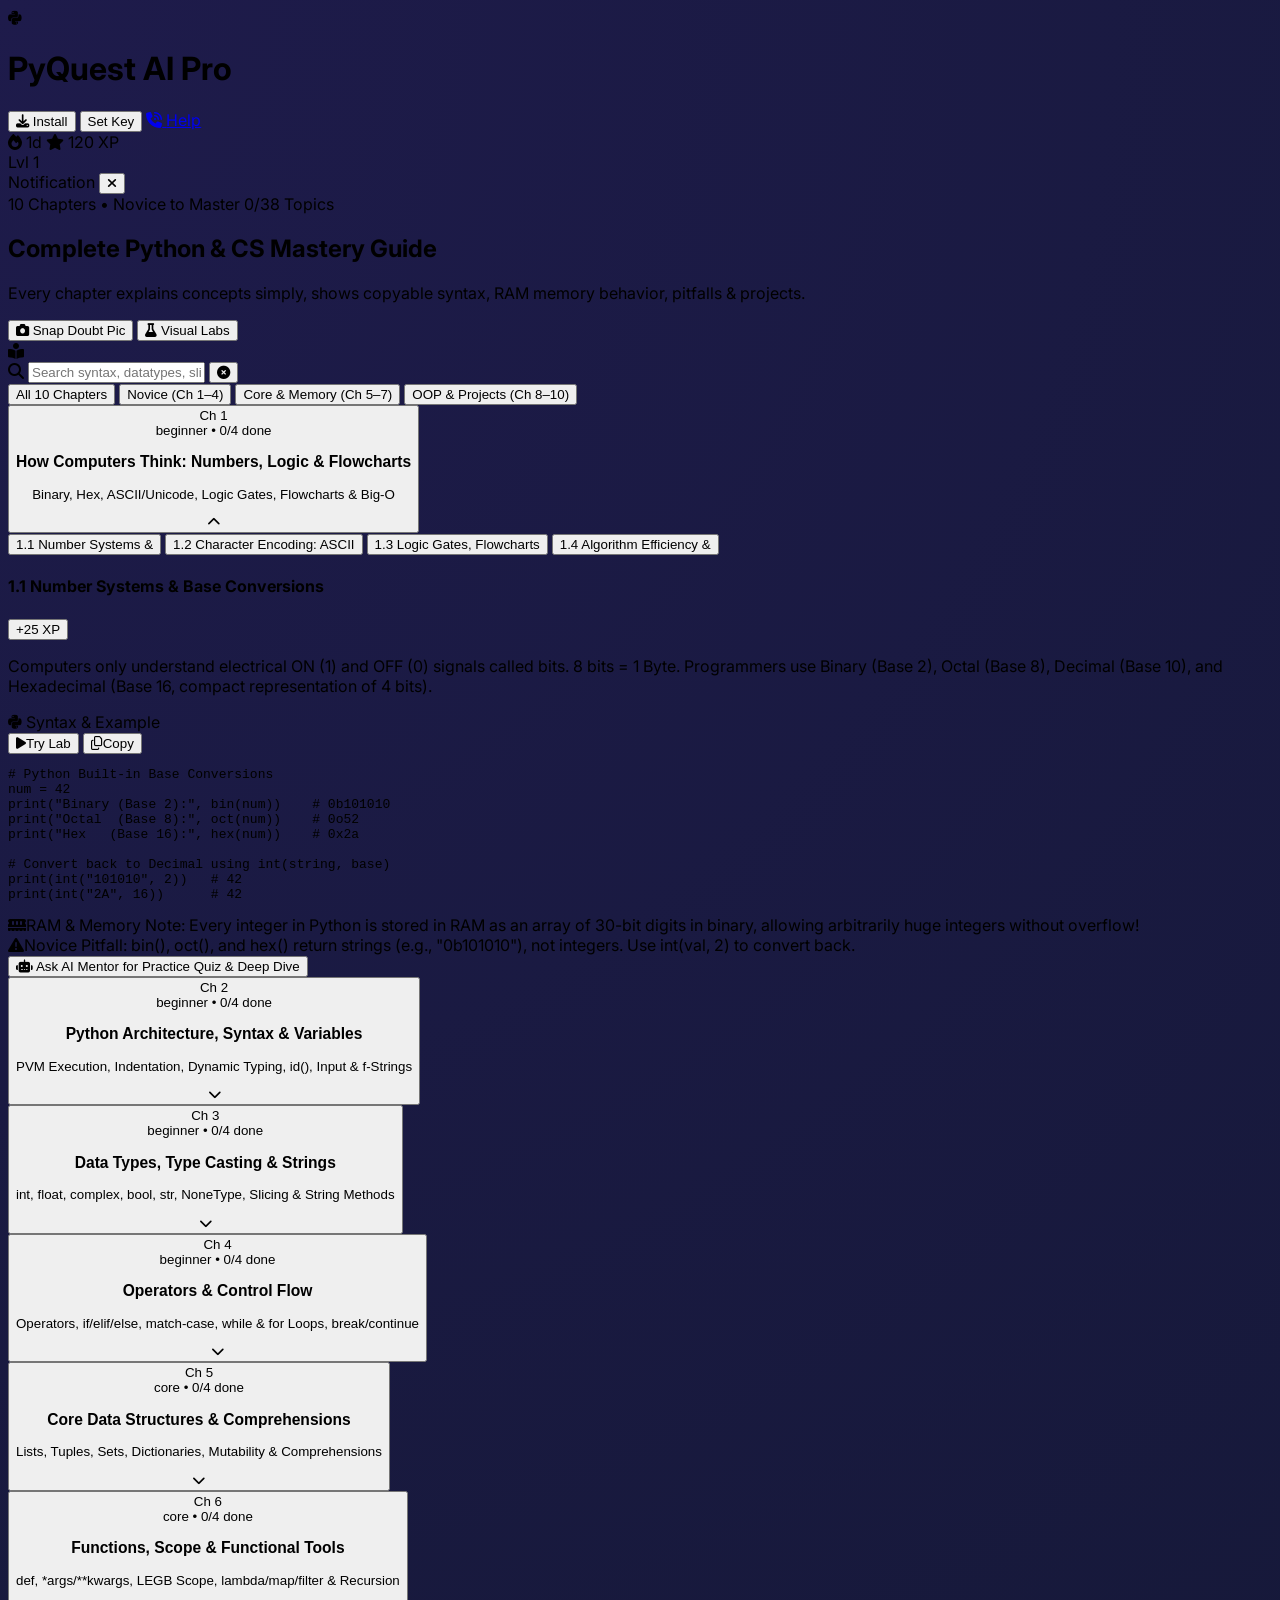
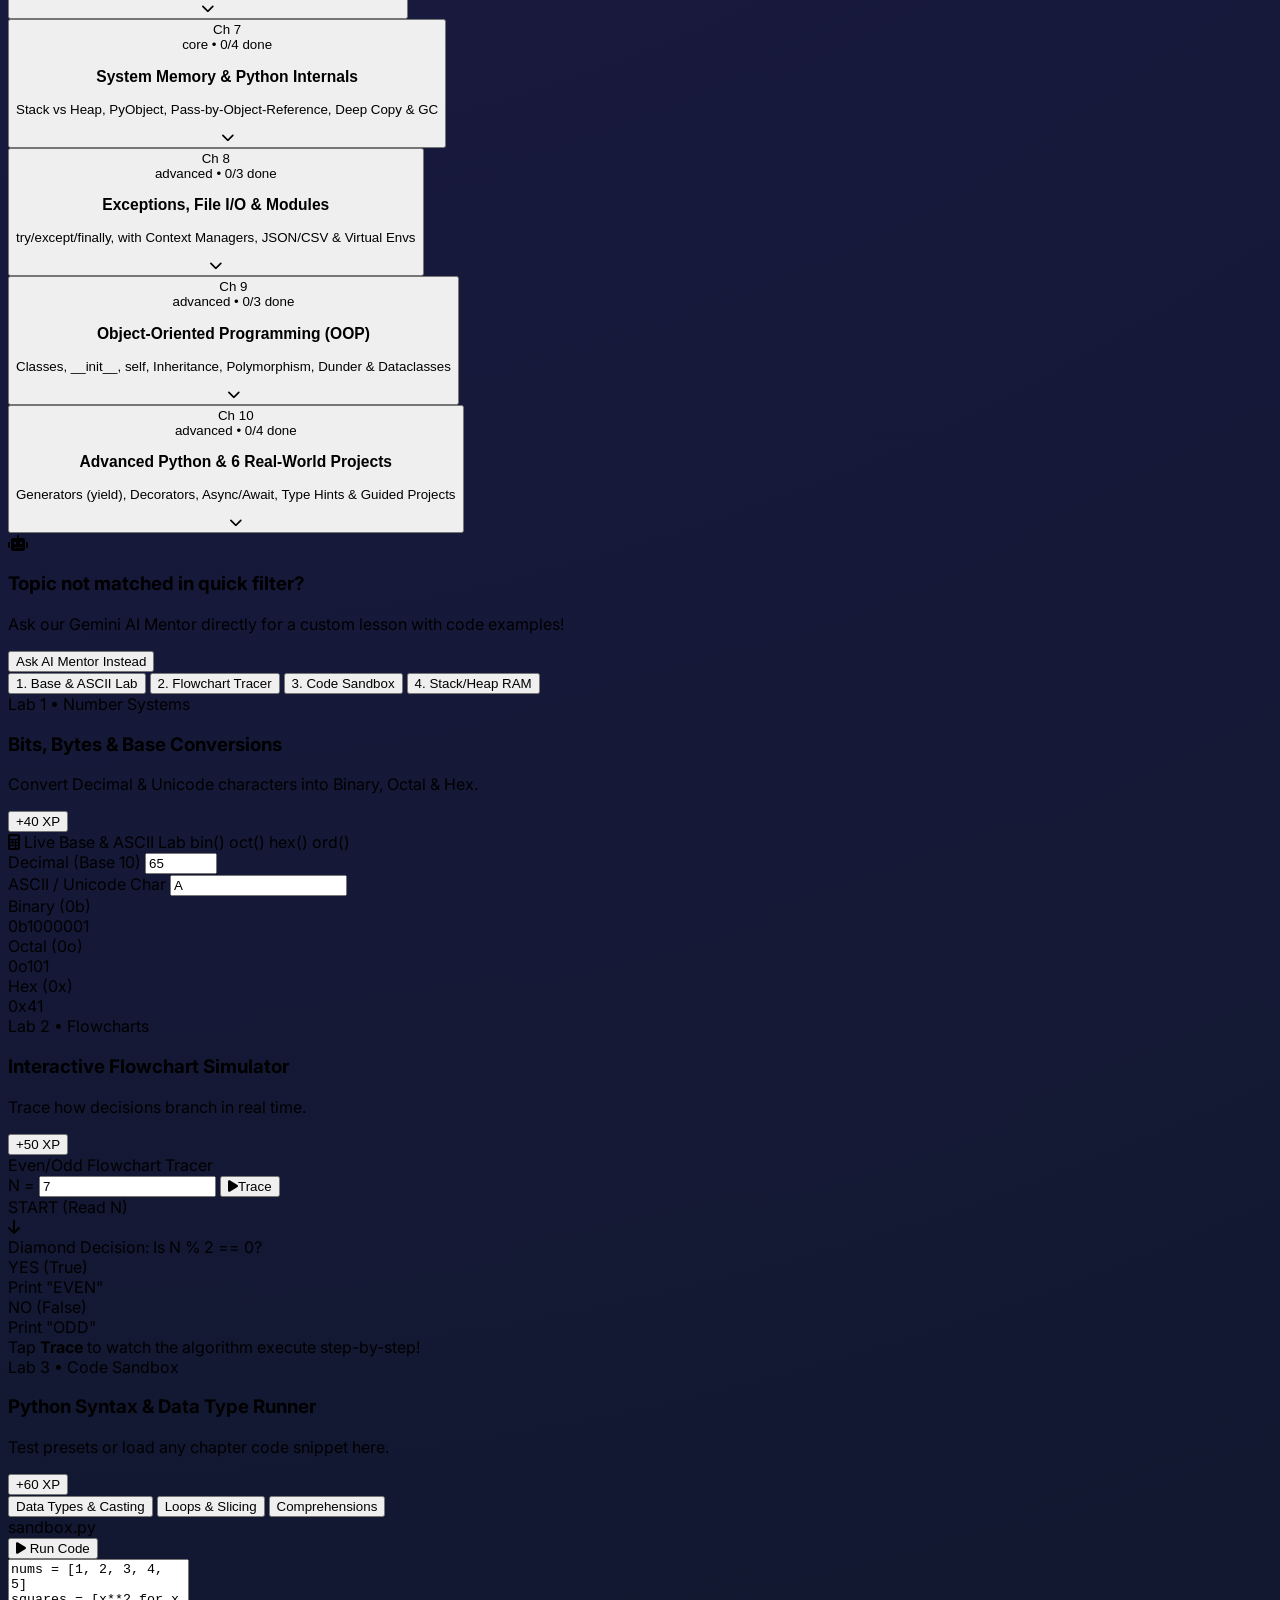
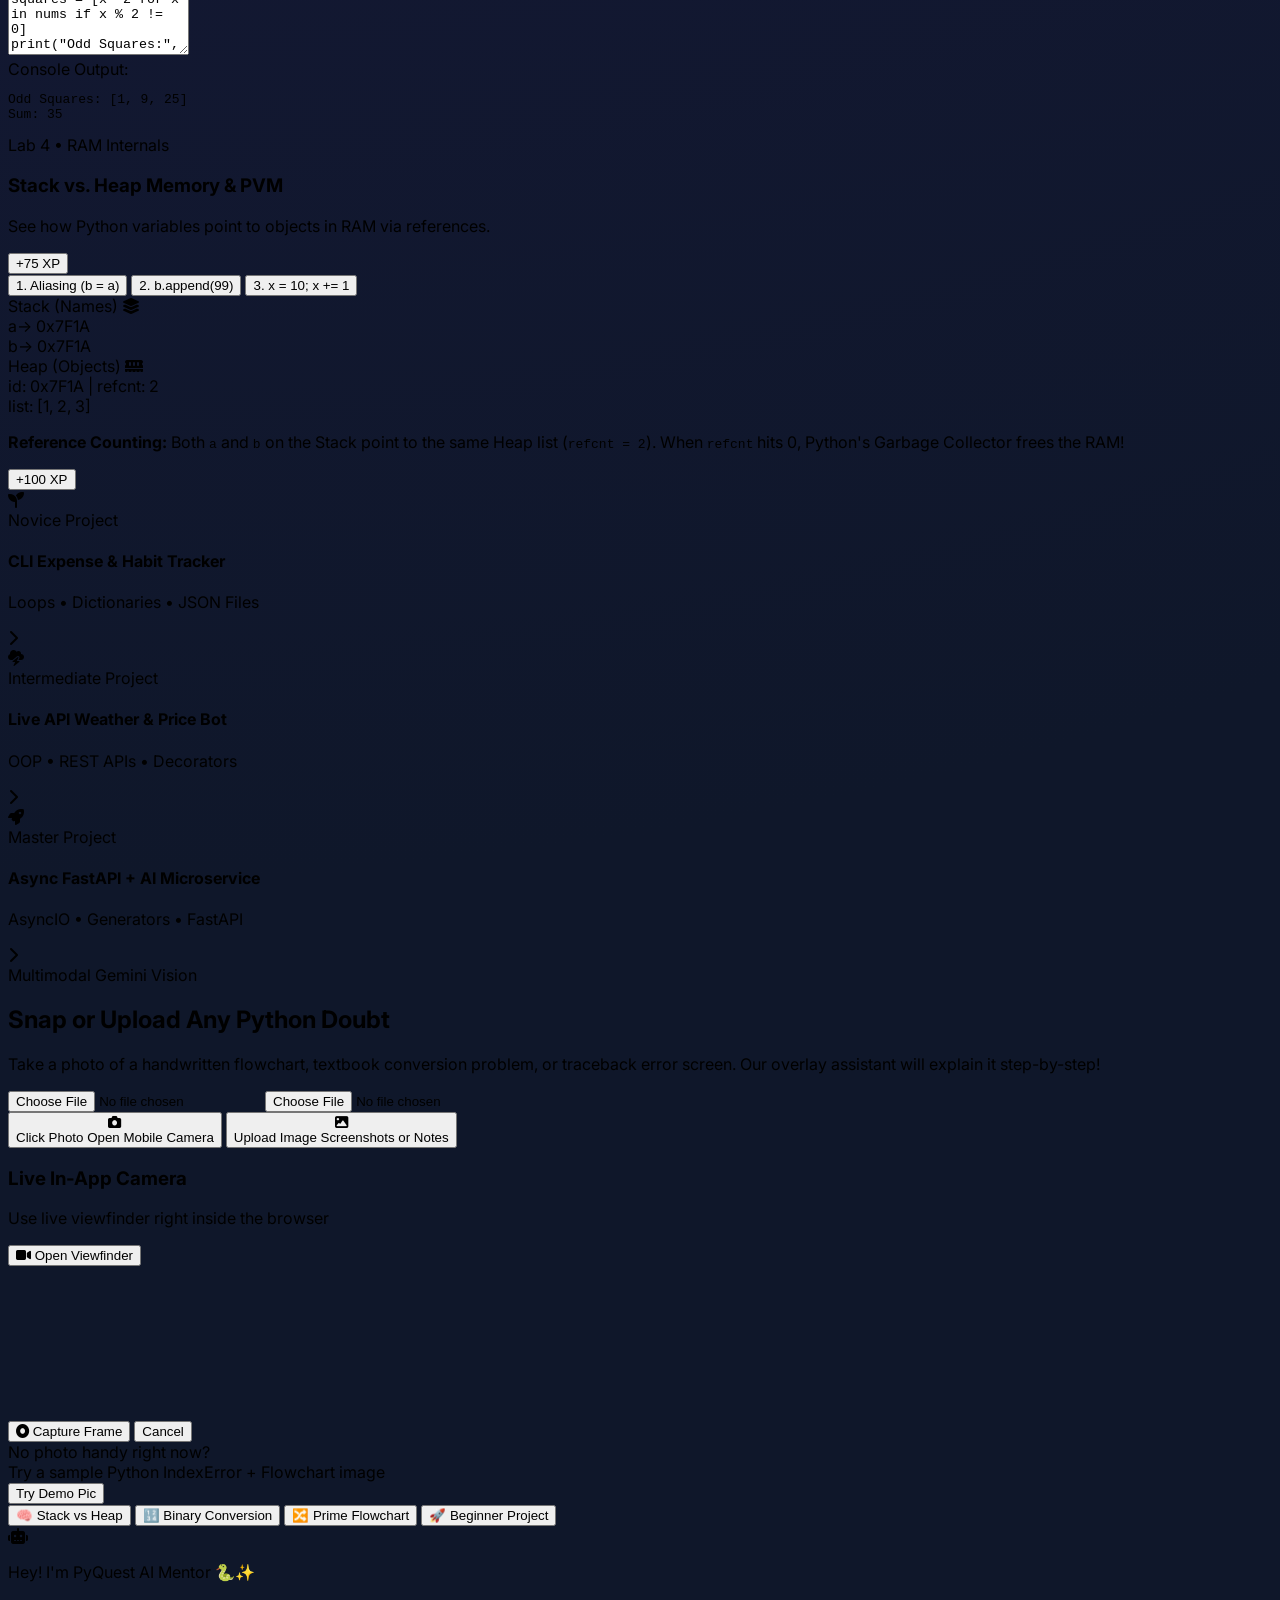
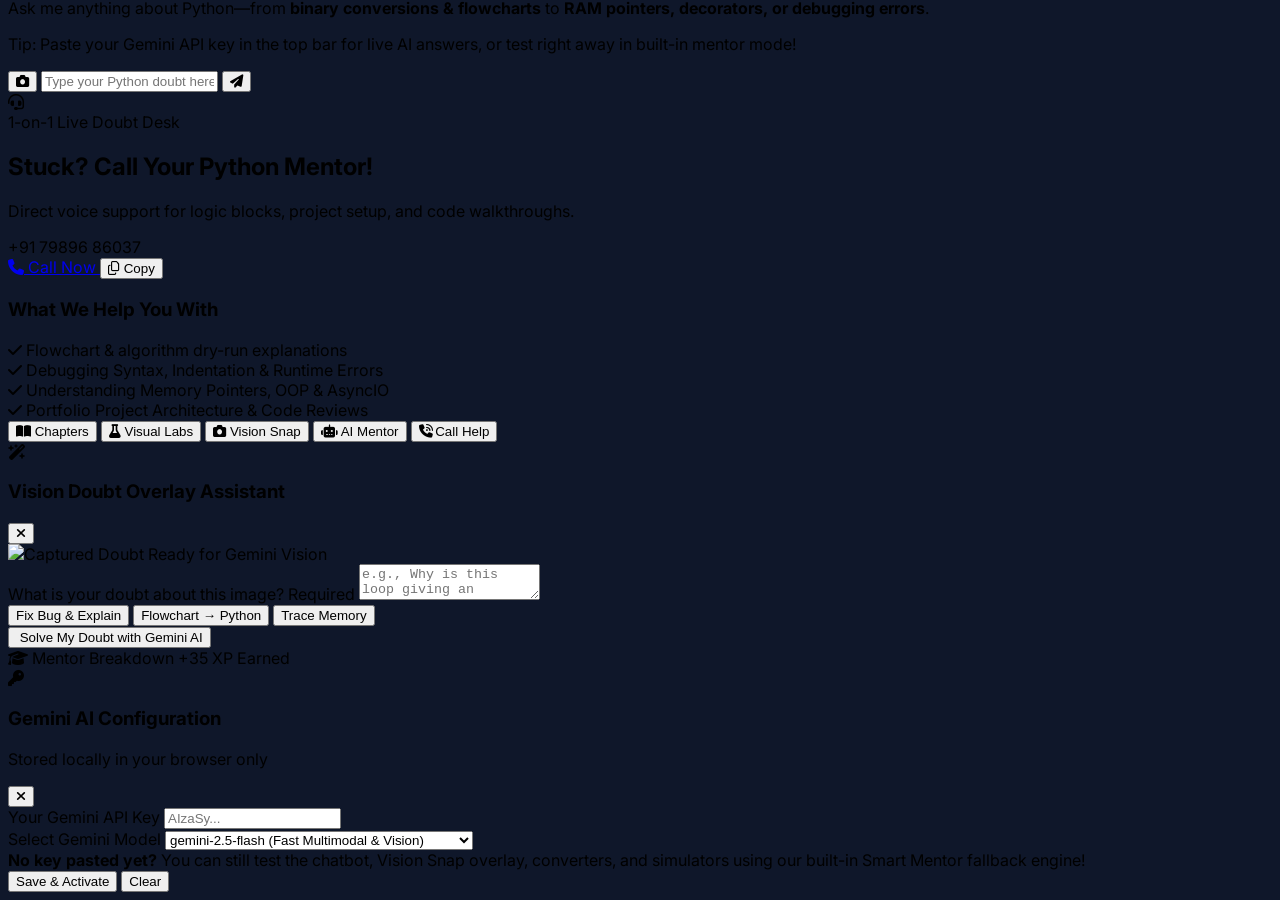
==== index.html @ 725c778f "added baseline" ====
<!DOCTYPE html>
<html lang="en">
<head>
  <meta charset="UTF-8" />
  <meta name="viewport" content="width=device-width, initial-scale=1.0, maximum-scale=1.0, user-scalable=no" />
  <title>PyQuest AI — Novice to Master Python Mentor</title>
  <!-- PWA Manifest & Mobile Installability Meta Tags -->
  <link rel="manifest" href="./manifest.json" />
  <meta name="theme-color" content="#4f46e5" />
  <meta name="mobile-web-app-capable" content="yes" />
  <meta name="apple-mobile-web-app-capable" content="yes" />
  <meta name="apple-mobile-web-app-status-bar-style" content="black-translucent" />
  <meta name="apple-mobile-web-app-title" content="PyQuest AI" />
  <link rel="apple-touch-icon" href="data:image/svg+xml,%3Csvg xmlns='http://www.w3.org/2000/svg' viewBox='0 0 512 512'%3E%3Crect width='512' height='512' rx='112' fill='%234f46e5'/%3E%3Cpath d='M165 185l85 71-85 71' fill='none' stroke='%23fcd34d' stroke-width='38' stroke-linecap='round' stroke-linejoin='round'/%3E%3Cline x1='270' y1='327' x2='355' y2='327' stroke='%2334d399' stroke-width='38' stroke-linecap='round'/%3E%3C/svg%3E" />
  <!-- Tailwind CSS -->
  <script src="https://cdn.tailwindcss.com"></script>
  <!-- Google Fonts: Inter & JetBrains Mono -->
  <link href="https://fonts.googleapis.com/css2?family=Inter:wght@400;500;600;700;800&family=JetBrains+Mono:wght@400;600;700&display=swap" rel="stylesheet">
  <!-- Font Awesome Icons -->
  <link rel="stylesheet" href="https://cdnjs.cloudflare.com/ajax/libs/font-awesome/6.5.1/css/all.min.css">
  <script>
    tailwind.config = {
      theme: {
        extend: {
          fontFamily: {
            sans: ['Inter', 'sans-serif'],
            mono: ['JetBrains Mono', 'monospace'],
          },
          colors: {
            brand: {
              50: '#eef2ff',
              100: '#e0e7ff',
              500: '#6366f1',
              600: '#4f46e5',
              700: '#4338ca',
              900: '#1e1b4b',
            }
          }
        }
      }
    }
  </script>
  <style>
    /* Mobile App Shell & Custom Scrollbars */
    body {
      background: radial-gradient(circle at top left, #1e1b4b, #0f172a 70%);
      font-family: 'Inter', sans-serif;
      -webkit-tap-highlight-color: transparent;
    }
    .no-scrollbar::-webkit-scrollbar {
      display: none;
    }
    .no-scrollbar {
      -ms-overflow-style: none;
      scrollbar-width: none;
    }
    @keyframes pulseGlow {
      0%, 100% { box-shadow: 0 0 0 0 rgba(16, 185, 129, 0.5); }
      50% { box-shadow: 0 0 0 10px rgba(16, 185, 129, 0); }
    }
    .call-pulse {
      animation: pulseGlow 2s infinite;
    }
    @keyframes slideUp {
      from { transform: translateY(100%); opacity: 0; }
      to { transform: translateY(0); opacity: 1; }
    }
    .animate-slide-up {
      animation: slideUp 0.28s cubic-bezier(0.16, 1, 0.3, 1) forwards;
    }
    .flowchart-node {
      transition: all 0.25s ease;
    }
    .flowchart-active {
      transform: scale(1.04);
      box-shadow: 0 0 20px rgba(99, 102, 241, 0.6);
      border-color: #818cf8 !important;
    }
  </style>
</head>
<body class="min-h-screen flex items-center justify-center p-0 sm:p-4 text-slate-800">

  <!-- Mobile-First App Container (Centered mobile frame on desktop, 100% full screen on mobile) -->
  <div id="appShell" class="w-full sm:max-w-[430px] h-[100dvh] sm:h-[850px] bg-slate-50 sm:rounded-[2.5rem] sm:border-[8px] sm:border-slate-800 shadow-2xl flex flex-col overflow-hidden relative">

    <!-- Top App Header -->
    <header class="bg-gradient-to-r from-indigo-600 via-purple-600 to-indigo-700 text-white px-4 pt-4 pb-3 shrink-0 shadow-md z-20">
      <div class="flex items-center justify-between">
        <div class="flex items-center gap-2.5">
          <div class="w-10 h-10 rounded-2xl bg-white/15 backdrop-blur-md flex items-center justify-center border border-white/25 shadow-inner">
            <i class="fa-brands fa-python text-2xl text-amber-300"></i>
          </div>
          <div>
            <h1 class="font-extrabold text-base tracking-tight leading-none flex items-center gap-1.5">
              PyQuest AI
              <span class="text-[10px] uppercase tracking-wider bg-amber-400 text-slate-900 font-bold px-1.5 py-0.5 rounded-full">Pro</span>
            </h1>
        <!-- Right Header Controls: PWA Install + API Key + One-Tap Call -->
        <div class="flex items-center gap-1.5">
          <button onclick="triggerPwaInstall()" id="pwaInstallBtn" class="hidden px-2.5 py-1.5 rounded-xl bg-amber-400 hover:bg-amber-300 text-slate-950 active:scale-95 transition flex items-center gap-1 text-xs font-extrabold shadow" title="Install PyQuest AI App">
            <i class="fa-solid fa-download text-[11px]"></i>
            <span>Install</span>
          </button>

          <button onclick="openApiModal()" id="apiStatusBtn" class="px-2.5 py-1.5 rounded-xl bg-white/15 hover:bg-white/25 active:scale-95 transition flex items-center gap-1.5 text-xs font-semibold border border-white/20" title="Configure Gemini API Key">
            <span id="apiDot" class="w-2 h-2 rounded-full bg-amber-300"></span>
            <span id="apiBtnText">API Key</span>
          </button>

          <a href="tel:7989686037" onclick="notifyCallAction()" class="call-pulse px-2.5 py-1.5 rounded-xl bg-emerald-500 hover:bg-emerald-400 active:scale-95 transition flex items-center gap-1.5 text-xs font-bold text-white shadow-lg" title="Call Mentor 7989686037">
            <i class="fa-solid fa-phone-volume text-xs"></i>
            <span>Help</span>
          </a>
        </div>
      </div>

      <!-- Gamification XP & Streak Bar -->
      <div class="mt-3 bg-black/20 rounded-2xl p-2 flex items-center justify-between text-xs border border-white/10">
        <div class="flex items-center gap-2">
          <span class="bg-amber-400/20 text-amber-300 px-2 py-0.5 rounded-lg font-bold flex items-center gap-1">
            <i class="fa-solid fa-fire"></i> <span id="streakCount">1</span>d
          </span>
          <span class="bg-indigo-400/20 text-indigo-100 px-2 py-0.5 rounded-lg font-bold flex items-center gap-1">
            <i class="fa-solid fa-star text-amber-300"></i> <span id="xpCount">120</span> XP
          </span>
        </div>
        <div class="flex items-center gap-2 flex-1 max-w-[145px] ml-2">
          <div class="w-full bg-white/20 h-2 rounded-full overflow-hidden">
            <div id="xpProgressBar" class="bg-gradient-to-r from-amber-300 to-emerald-400 h-full rounded-full transition-all duration-500" style="width: 24%;"></div>
          </div>
          <span id="levelBadge" class="text-[10px] font-bold text-amber-200 shrink-0">Lvl 1</span>
        </div>
      </div>
    </header>

    <!-- Toast Notification Banner -->
    <div id="toastBanner" class="hidden absolute top-28 left-4 right-4 z-50 bg-slate-900/95 text-white text-xs font-medium px-4 py-3 rounded-2xl shadow-xl border border-slate-700 flex items-center justify-between backdrop-blur-md">
      <span id="toastMessage">Notification</span>
      <button onclick="hideToast()" class="text-slate-400 hover:text-white ml-2"><i class="fa-solid fa-xmark"></i></button>
    </div>

    <!-- Main Scrollable Viewport -->
    <main id="mainContent" class="flex-1 overflow-y-auto no-scrollbar pb-24">

      <!-- ==================== TAB 1: CHAPTER-WISE SYLLABUS (CH 1 - 10) ==================== -->
      <section id="tab-chapters" class="p-4 space-y-4">

        <!-- Hero Welcome & Quick Vision Snap Card -->
        <div class="bg-gradient-to-br from-slate-900 via-indigo-950 to-slate-900 text-white rounded-3xl p-4 shadow-lg relative overflow-hidden border border-indigo-500/30">
          <div class="relative z-10">
            <div class="flex items-center justify-between mb-1.5">
              <span class="inline-block text-[10px] font-bold uppercase tracking-wider bg-indigo-500/30 text-indigo-200 px-2.5 py-0.5 rounded-full border border-indigo-400/30">
                10 Chapters • Novice to Master
              </span>
              <span id="chapterProgressSummary" class="text-[11px] font-bold text-emerald-300">0/40 Topics</span>
            </div>
            <h2 class="text-base font-extrabold leading-snug">Complete Python & CS Mastery Guide</h2>
            <p class="text-[11px] text-slate-300 mt-1 leading-relaxed">
              Every chapter explains concepts simply, shows copyable syntax, RAM memory behavior, pitfalls & projects.
            </p>
            <div class="mt-3 flex gap-2">
              <button onclick="switchTab('vision')" class="flex-1 bg-amber-400 hover:bg-amber-300 text-slate-950 font-bold text-xs py-2 px-3 rounded-xl flex items-center justify-center gap-1.5 shadow active:scale-95 transition">
                <i class="fa-solid fa-camera"></i> Snap Doubt Pic
              </button>
              <button onclick="switchTab('labs')" class="flex-1 bg-white/10 hover:bg-white/20 text-white font-semibold text-xs py-2 px-3 rounded-xl flex items-center justify-center gap-1.5 border border-white/15 active:scale-95 transition">
                <i class="fa-solid fa-flask"></i> Visual Labs
              </button>
            </div>
          </div>
          <i class="fa-solid fa-book-open-reader text-7xl text-white/5 absolute -bottom-3 -right-3"></i>
        </div>

        <!-- Instant Topic, Syntax & Data Type Search Bar -->
        <div class="sticky top-0 z-20 bg-slate-50/95 backdrop-blur-md pt-1 pb-2 space-y-2">
          <div class="relative">
            <i class="fa-solid fa-magnifying-glass text-slate-400 text-xs absolute left-3.5 top-1/2 -translate-y-1/2"></i>
            <input type="text" id="syllabusSearchInput" oninput="filterSyllabus()" placeholder="Search syntax, datatypes, slicing, heap, OOP, yield..." class="w-full bg-white border border-slate-200 rounded-2xl pl-9 pr-9 py-2.5 text-xs font-medium text-slate-800 shadow-sm focus:outline-none focus:border-indigo-500">
            <button id="clearSearchBtn" onclick="clearSyllabusSearch()" class="hidden text-slate-400 hover:text-slate-700 text-xs absolute right-3.5 top-1/2 -translate-y-1/2">
              <i class="fa-solid fa-circle-xmark"></i>
            </button>
          </div>

          <!-- Quick Filter Chips -->
          <div class="flex gap-1.5 overflow-x-auto no-scrollbar">
            <button onclick="quickFilterTag('all')" class="filter-chip active-chip shrink-0 px-2.5 py-1 rounded-full bg-indigo-600 text-white font-bold text-[10px]">All 10 Chapters</button>
            <button onclick="quickFilterTag('beginner')" class="filter-chip shrink-0 px-2.5 py-1 rounded-full bg-white border border-slate-200 text-slate-700 font-bold text-[10px]">Novice (Ch 1–4)</button>
            <button onclick="quickFilterTag('core')" class="filter-chip shrink-0 px-2.5 py-1 rounded-full bg-white border border-slate-200 text-slate-700 font-bold text-[10px]">Core & Memory (Ch 5–7)</button>
            <button onclick="quickFilterTag('advanced')" class="filter-chip shrink-0 px-2.5 py-1 rounded-full bg-white border border-slate-200 text-slate-700 font-bold text-[10px]">OOP & Projects (Ch 8–10)</button>
          </div>
        </div>

        <!-- Dynamic Accordion Container for All 10 Chapters -->
        <div id="chaptersContainer" class="space-y-3"></div>

        <!-- Empty Search Fallback -->
        <div id="emptySearchState" class="hidden bg-white rounded-3xl p-6 text-center border border-slate-200 space-y-2">
          <div class="w-12 h-12 rounded-2xl bg-indigo-50 text-indigo-600 mx-auto flex items-center justify-center text-xl">
            <i class="fa-solid fa-robot"></i>
          </div>
          <h3 class="text-sm font-extrabold text-slate-900">Topic not matched in quick filter?</h3>
          <p class="text-xs text-slate-500">Ask our Gemini AI Mentor directly for a custom lesson with code examples!</p>
          <button onclick="askSearchQueryInChat()" class="mt-1 px-4 py-2 rounded-xl bg-indigo-600 text-white text-xs font-bold shadow">
            Ask AI Mentor Instead
          </button>
        </div>

      </section>

      <!-- ==================== TAB 2: INTERACTIVE VISUAL LABS ==================== -->
      <section id="tab-labs" class="hidden p-4 space-y-4">

        <!-- Lab Navigation Pills -->
        <div class="flex gap-1.5 overflow-x-auto no-scrollbar">
          <button onclick="scrollToStage('stage-0')" class="shrink-0 px-3 py-1.5 rounded-full bg-indigo-100 text-indigo-700 font-bold text-xs">1. Base & ASCII Lab</button>
          <button onclick="scrollToStage('stage-1')" class="shrink-0 px-3 py-1.5 rounded-full bg-purple-100 text-purple-700 font-bold text-xs">2. Flowchart Tracer</button>
          <button onclick="scrollToStage('stage-2')" class="shrink-0 px-3 py-1.5 rounded-full bg-sky-100 text-sky-700 font-bold text-xs">3. Code Sandbox</button>
          <button onclick="scrollToStage('stage-3')" class="shrink-0 px-3 py-1.5 rounded-full bg-rose-100 text-rose-700 font-bold text-xs">4. Stack/Heap RAM</button>
        </div>

        <!-- LAB 1: NUMBER SYSTEM CONVERSIONS -->
        <div id="stage-0" class="bg-white rounded-3xl p-4 shadow-sm border border-slate-200/80 space-y-3">
          <div class="flex items-start justify-between">
            <div>
              <span class="text-[10px] font-extrabold uppercase tracking-wider text-indigo-600 bg-indigo-50 px-2 py-0.5 rounded-md">Lab 1 • Number Systems</span>
              <h3 class="font-extrabold text-base text-slate-900 mt-1">Bits, Bytes & Base Conversions</h3>
              <p class="text-xs text-slate-500">Convert Decimal & Unicode characters into Binary, Octal & Hex.</p>
            </div>
            <button onclick="completeLesson('stage0', 40)" id="btn-stage0" class="px-2.5 py-1.5 rounded-xl bg-indigo-50 text-indigo-600 font-bold text-xs hover:bg-indigo-100">
              +40 XP
            </button>
          </div>

          <div class="bg-slate-900 text-white rounded-2xl p-3.5 space-y-3">
            <div class="flex items-center justify-between">
              <span class="text-xs font-bold text-amber-300 flex items-center gap-1.5">
                <i class="fa-solid fa-calculator"></i> Live Base & ASCII Lab
              </span>
              <span class="text-[10px] text-slate-400 font-mono">bin() oct() hex() ord()</span>
            </div>

            <div class="grid grid-cols-2 gap-2">
              <div>
                <label class="text-[10px] uppercase text-slate-400 font-bold">Decimal (Base 10)</label>
                <input type="number" id="convDec" value="65" min="0" max="65535" oninput="updateConversions('dec')" class="w-full mt-1 bg-slate-800 border border-slate-700 rounded-xl px-3 py-2 text-sm font-mono font-bold text-emerald-400 focus:outline-none focus:border-indigo-400">
              </div>
              <div>
                <label class="text-[10px] uppercase text-slate-400 font-bold">ASCII / Unicode Char</label>
                <input type="text" id="convChar" value="A" maxlength="1" oninput="updateConversions('char')" class="w-full mt-1 bg-slate-800 border border-slate-700 rounded-xl px-3 py-2 text-sm font-mono font-bold text-amber-300 focus:outline-none focus:border-indigo-400">
              </div>
            </div>

            <div class="grid grid-cols-3 gap-2 text-center">
              <div class="bg-slate-800/90 p-2 rounded-xl border border-slate-700/80">
                <div class="text-[10px] text-slate-400">Binary (0b)</div>
                <div id="outBin" class="font-mono text-xs font-bold text-sky-300 mt-0.5 break-all">0b1000001</div>
              </div>
              <div class="bg-slate-800/90 p-2 rounded-xl border border-slate-700/80">
                <div class="text-[10px] text-slate-400">Octal (0o)</div>
                <div id="outOct" class="font-mono text-xs font-bold text-purple-300 mt-0.5">0o101</div>
              </div>
              <div class="bg-slate-800/90 p-2 rounded-xl border border-slate-700/80">
                <div class="text-[10px] text-slate-400">Hex (0x)</div>
                <div id="outHex" class="font-mono text-xs font-bold text-rose-300 mt-0.5">0x41</div>
              </div>
            </div>
          </div>
        </div>

        <!-- LAB 2: FLOWCHART & ALGORITHM TRACER -->
        <div id="stage-1" class="bg-white rounded-3xl p-4 shadow-sm border border-slate-200/80 space-y-3">
          <div class="flex items-start justify-between">
            <div>
              <span class="text-[10px] font-extrabold uppercase tracking-wider text-purple-600 bg-purple-50 px-2 py-0.5 rounded-md">Lab 2 • Flowcharts</span>
              <h3 class="font-extrabold text-base text-slate-900 mt-1">Interactive Flowchart Simulator</h3>
              <p class="text-xs text-slate-500">Trace how decisions branch in real time.</p>
            </div>
            <button onclick="completeLesson('stage1', 50)" id="btn-stage1" class="px-2.5 py-1.5 rounded-xl bg-purple-50 text-purple-600 font-bold text-xs hover:bg-purple-100">
              +50 XP
            </button>
          </div>

          <div class="bg-purple-50/70 border border-purple-200/80 rounded-2xl p-3 space-y-2.5">
            <div class="flex items-center justify-between">
              <span class="text-xs font-bold text-purple-900">Even/Odd Flowchart Tracer</span>
              <div class="flex items-center gap-1.5">
                <span class="text-[11px] font-semibold text-slate-600">N =</span>
                <input type="number" id="flowInputN" value="7" class="w-14 bg-white border border-purple-300 rounded-lg px-2 py-0.5 text-xs font-bold text-center">
                <button onclick="runFlowchartSim()" class="bg-purple-600 hover:bg-purple-700 text-white text-xs font-bold px-2.5 py-1 rounded-lg shadow active:scale-95">
                  <i class="fa-solid fa-play mr-1"></i>Trace
                </button>
              </div>
            </div>

            <div class="flex flex-col items-center space-y-1.5 py-1 text-center">
              <div id="fc-start" class="flowchart-node px-4 py-1.5 rounded-full bg-slate-800 text-white text-[11px] font-bold border-2 border-slate-700">
                START (Read N)
              </div>
              <i class="fa-solid fa-arrow-down text-slate-400 text-xs"></i>
              <div id="fc-decision" class="flowchart-node px-4 py-2 rounded-xl bg-amber-100 text-amber-900 text-[11px] font-bold border-2 border-amber-400">
                Diamond Decision: Is N % 2 == 0?
              </div>
              <div class="grid grid-cols-2 gap-3 w-full pt-1">
                <div class="flex flex-col items-center">
                  <span class="text-[10px] font-bold text-emerald-600 mb-1">YES (True)</span>
                  <div id="fc-even" class="flowchart-node w-full py-2 px-2 rounded-xl bg-white border-2 border-slate-200 text-[11px] font-bold text-slate-700">
                    Print "EVEN"
                  </div>
                </div>
                <div class="flex flex-col items-center">
                  <span class="text-[10px] font-bold text-rose-600 mb-1">NO (False)</span>
                  <div id="fc-odd" class="flowchart-node w-full py-2 px-2 rounded-xl bg-white border-2 border-slate-200 text-[11px] font-bold text-slate-700">
                    Print "ODD"
                  </div>
                </div>
              </div>
            </div>

            <div id="flowLog" class="text-[11px] font-mono bg-white p-2 rounded-xl border border-purple-200 text-slate-700">
              Tap <strong>Trace</strong> to watch the algorithm execute step-by-step!
            </div>
          </div>
        </div>

        <!-- LAB 3: PYTHON CODE & DATA TYPE SANDBOX -->
        <div id="stage-2" class="bg-white rounded-3xl p-4 shadow-sm border border-slate-200/80 space-y-3">
          <div class="flex items-start justify-between">
            <div>
              <span class="text-[10px] font-extrabold uppercase tracking-wider text-sky-600 bg-sky-50 px-2 py-0.5 rounded-md">Lab 3 • Code Sandbox</span>
              <h3 class="font-extrabold text-base text-slate-900 mt-1">Python Syntax & Data Type Runner</h3>
              <p class="text-xs text-slate-500">Test presets or load any chapter code snippet here.</p>
            </div>
            <button onclick="completeLesson('stage2', 60)" id="btn-stage2" class="px-2.5 py-1.5 rounded-xl bg-sky-50 text-sky-600 font-bold text-xs hover:bg-sky-100">
              +60 XP
            </button>
          </div>

          <div class="flex gap-1.5 overflow-x-auto no-scrollbar">
            <button onclick="loadCodePreset('types')" class="px-2.5 py-1 rounded-lg bg-slate-100 hover:bg-sky-100 text-[11px] font-semibold text-slate-700 shrink-0">Data Types & Casting</button>
            <button onclick="loadCodePreset('loops')" class="px-2.5 py-1 rounded-lg bg-slate-100 hover:bg-sky-100 text-[11px] font-semibold text-slate-700 shrink-0">Loops & Slicing</button>
            <button onclick="loadCodePreset('comp')" class="px-2.5 py-1 rounded-lg bg-slate-100 hover:bg-sky-100 text-[11px] font-semibold text-slate-700 shrink-0">Comprehensions</button>
          </div>

          <div class="bg-slate-900 rounded-2xl overflow-hidden border border-slate-800">
            <div class="bg-slate-800 px-3 py-1.5 flex items-center justify-between">
              <div class="flex items-center gap-1.5">
                <span class="w-2.5 h-2.5 rounded-full bg-rose-500"></span>
                <span class="w-2.5 h-2.5 rounded-full bg-amber-400"></span>
                <span class="w-2.5 h-2.5 rounded-full bg-emerald-500"></span>
                <span class="text-[11px] font-mono text-slate-300 ml-1">sandbox.py</span>
              </div>
              <button onclick="runMiniPython()" class="bg-emerald-500 hover:bg-emerald-400 text-slate-950 font-bold text-[11px] px-3 py-1 rounded-lg flex items-center gap-1 active:scale-95">
                <i class="fa-solid fa-play"></i> Run Code
              </button>
            </div>
            <textarea id="pythonPlayground" rows="6" class="w-full bg-slate-950 text-emerald-300 font-mono text-xs p-3 focus:outline-none leading-relaxed">nums = [1, 2, 3, 4, 5]
squares = [x**2 for x in nums if x % 2 != 0]
print("Odd Squares:", squares)
print("Sum:", sum(squares))</textarea>
            <div class="bg-slate-900 border-t border-slate-800 p-2.5">
              <div class="text-[10px] uppercase tracking-wider text-slate-400 font-bold mb-1">Console Output:</div>
              <pre id="pythonOutput" class="font-mono text-xs text-amber-200 whitespace-pre-wrap">Odd Squares: [1, 9, 25]
Sum: 35</pre>
            </div>
          </div>
        </div>

        <!-- LAB 4: STACK VS HEAP MEMORY VISUALIZER -->
        <div id="stage-3" class="bg-white rounded-3xl p-4 shadow-sm border border-slate-200/80 space-y-3">
          <div class="flex items-start justify-between">
            <div>
              <span class="text-[10px] font-extrabold uppercase tracking-wider text-rose-600 bg-rose-50 px-2 py-0.5 rounded-md">Lab 4 • RAM Internals</span>
              <h3 class="font-extrabold text-base text-slate-900 mt-1">Stack vs. Heap Memory & PVM</h3>
              <p class="text-xs text-slate-500">See how Python variables point to objects in RAM via references.</p>
            </div>
            <button onclick="completeLesson('stage3', 75)" id="btn-stage3" class="px-2.5 py-1.5 rounded-xl bg-rose-50 text-rose-600 font-bold text-xs hover:bg-rose-100">
              +75 XP
            </button>
          </div>

          <div class="border border-rose-200 bg-rose-50/40 rounded-2xl p-3 space-y-2.5">
            <div class="flex gap-1.5">
              <button onclick="simulateMemory('alias')" class="flex-1 bg-rose-600 text-white text-[11px] font-bold py-1.5 px-2 rounded-xl shadow active:scale-95">
                1. Aliasing (b = a)
              </button>
              <button onclick="simulateMemory('mutate')" class="flex-1 bg-slate-800 text-white text-[11px] font-bold py-1.5 px-2 rounded-xl shadow active:scale-95">
                2. b.append(99)
              </button>
              <button onclick="simulateMemory('immutable')" class="flex-1 bg-indigo-600 text-white text-[11px] font-bold py-1.5 px-2 rounded-xl shadow active:scale-95">
                3. x = 10; x += 1
              </button>
            </div>

            <div class="grid grid-cols-2 gap-2">
              <div class="bg-white rounded-xl p-2.5 border border-slate-200">
                <div class="text-[10px] font-extrabold uppercase text-indigo-600 mb-1.5 flex items-center justify-between">
                  <span>Stack (Names)</span>
                  <i class="fa-solid fa-layer-group"></i>
                </div>
                <div id="memStackBox" class="space-y-1.5 font-mono text-[11px]">
                  <div class="bg-indigo-50 px-2 py-1 rounded border border-indigo-200 flex justify-between">
                    <span>a</span><span class="text-indigo-700">→ 0x7F1A</span>
                  </div>
                  <div class="bg-indigo-50 px-2 py-1 rounded border border-indigo-200 flex justify-between">
                    <span>b</span><span class="text-indigo-700">→ 0x7F1A</span>
                  </div>
                </div>
              </div>

              <div class="bg-white rounded-xl p-2.5 border border-slate-200">
                <div class="text-[10px] font-extrabold uppercase text-rose-600 mb-1.5 flex items-center justify-between">
                  <span>Heap (Objects)</span>
                  <i class="fa-solid fa-memory"></i>
                </div>
                <div id="memHeapBox" class="space-y-1.5 font-mono text-[11px]">
                  <div class="bg-rose-50 p-1.5 rounded border border-rose-200">
                    <div class="text-[9px] text-rose-500">id: 0x7F1A | refcnt: 2</div>
                    <div class="font-bold text-slate-800">list: [1, 2, 3]</div>
                  </div>
                </div>
              </div>
            </div>
            <p id="memExplanation" class="text-[11px] text-slate-700 bg-white p-2 rounded-xl border border-slate-200">
              <strong>Reference Counting:</strong> Both <code>a</code> and <code>b</code> on the Stack point to the same Heap list (<code>refcnt = 2</code>). When <code>refcnt</code> hits 0, Python's Garbage Collector frees the RAM!
            </p>
          </div>
        </div>

      </section>

      <!-- ==================== TAB 3: VISION SNAP (CAMERA / UPLOAD) ==================== -->
            <button onclick="completeLesson('stage4', 100)" id="btn-stage4" class="px-2.5 py-1.5 rounded-xl bg-emerald-50 text-emerald-600 font-bold text-xs hover:bg-emerald-100">
              +100 XP
            </button>
          </div>

          <div class="space-y-2">
            <!-- Project 1 -->
            <div onclick="askProjectGuide('Beginner: Smart CLI Expense & Habit Tracker using Lists, Dicts, and JSON file persistence')" class="p-3 rounded-2xl bg-gradient-to-r from-emerald-50 to-teal-50 border border-emerald-200 flex items-center justify-between cursor-pointer active:scale-[0.99] transition">
              <div class="flex items-center gap-3">
                <div class="w-10 h-10 rounded-xl bg-emerald-500 text-white flex items-center justify-center font-bold shadow-sm">
                  <i class="fa-solid fa-seedling"></i>
                </div>
                <div>
                  <span class="text-[10px] font-bold uppercase text-emerald-700">Novice Project</span>
                  <h4 class="text-xs font-extrabold text-slate-900">CLI Expense & Habit Tracker</h4>
                  <p class="text-[11px] text-slate-600">Loops • Dictionaries • JSON Files</p>
                </div>
              </div>
              <i class="fa-solid fa-chevron-right text-emerald-600 text-xs"></i>
            </div>

            <!-- Project 2 -->
            <div onclick="askProjectGuide('Intermediate: Weather & Crypto Alert Bot using Requests, OOP Classes, and Decorators')" class="p-3 rounded-2xl bg-gradient-to-r from-sky-50 to-indigo-50 border border-sky-200 flex items-center justify-between cursor-pointer active:scale-[0.99] transition">
              <div class="flex items-center gap-3">
                <div class="w-10 h-10 rounded-xl bg-sky-500 text-white flex items-center justify-center font-bold shadow-sm">
                  <i class="fa-solid fa-cloud-bolt"></i>
                </div>
                <div>
                  <span class="text-[10px] font-bold uppercase text-sky-700">Intermediate Project</span>
                  <h4 class="text-xs font-extrabold text-slate-900">Live API Weather & Price Bot</h4>
                  <p class="text-[11px] text-slate-600">OOP • REST APIs • Decorators</p>
                </div>
              </div>
              <i class="fa-solid fa-chevron-right text-sky-600 text-xs"></i>
            </div>

            <!-- Project 3 -->
            <div onclick="askProjectGuide('Advanced: Async FastAPI + Gemini AI Study Assistant Backend with Generators & Memory Optimization')" class="p-3 rounded-2xl bg-gradient-to-r from-purple-50 to-fuchsia-50 border border-purple-200 flex items-center justify-between cursor-pointer active:scale-[0.99] transition">
              <div class="flex items-center gap-3">
                <div class="w-10 h-10 rounded-xl bg-purple-600 text-white flex items-center justify-center font-bold shadow-sm">
                  <i class="fa-solid fa-rocket"></i>
                </div>
                <div>
                  <span class="text-[10px] font-bold uppercase text-purple-700">Master Project</span>
                  <h4 class="text-xs font-extrabold text-slate-900">Async FastAPI + AI Microservice</h4>
                  <p class="text-[11px] text-slate-600">AsyncIO • Generators • FastAPI</p>
                </div>
              </div>
              <i class="fa-solid fa-chevron-right text-purple-600 text-xs"></i>
            </div>
          </div>
        </div>

      </section>

      <!-- ==================== TAB 2: VISION SNAP (CAMERA / UPLOAD) ==================== -->
      <section id="tab-vision" class="hidden p-4 space-y-4">
        <div class="bg-gradient-to-br from-amber-500 via-orange-500 to-rose-500 text-white rounded-3xl p-5 shadow-lg">
          <span class="text-[10px] font-extrabold uppercase tracking-wider bg-black/20 px-2.5 py-1 rounded-full">Multimodal Gemini Vision</span>
          <h2 class="text-xl font-extrabold mt-2">Snap or Upload Any Python Doubt</h2>
          <p class="text-xs text-amber-50 mt-1 leading-relaxed">
            Take a photo of a handwritten flowchart, textbook conversion problem, or traceback error screen. Our overlay assistant will explain it step-by-step!
          </p>
        </div>

        <!-- Hidden File Inputs -->
        <input type="file" id="cameraInput" accept="image/*" capture="environment" class="hidden" onchange="handleImageSelected(event)">
        <input type="file" id="galleryInput" accept="image/*" class="hidden" onchange="handleImageSelected(event)">

        <!-- Big Mobile-Friendly Action Cards -->
        <div class="grid grid-cols-2 gap-3">
          <button onclick="triggerCameraCapture()" class="bg-white hover:bg-indigo-50 border-2 border-indigo-200 rounded-3xl p-5 flex flex-col items-center justify-center text-center shadow-sm active:scale-95 transition">
            <div class="w-14 h-14 rounded-2xl bg-indigo-600 text-white flex items-center justify-center text-2xl shadow-md mb-3">
              <i class="fa-solid fa-camera"></i>
            </div>
            <span class="font-extrabold text-sm text-slate-900">Click Photo</span>
            <span class="text-[11px] text-slate-500 mt-1">Open Mobile Camera</span>
          </button>

          <button onclick="document.getElementById('galleryInput').click()" class="bg-white hover:bg-purple-50 border-2 border-purple-200 rounded-3xl p-5 flex flex-col items-center justify-center text-center shadow-sm active:scale-95 transition">
            <div class="w-14 h-14 rounded-2xl bg-purple-600 text-white flex items-center justify-center text-2xl shadow-md mb-3">
              <i class="fa-solid fa-image"></i>
            </div>
            <span class="font-extrabold text-sm text-slate-900">Upload Image</span>
            <span class="text-[11px] text-slate-500 mt-1">Screenshots or Notes</span>
          </button>
        </div>

        <!-- Live Webcam Option for Desktop/Browser Testing -->
        <div class="bg-white rounded-3xl p-4 border border-slate-200 space-y-3">
          <div class="flex items-center justify-between">
            <div>
              <h3 class="text-xs font-extrabold text-slate-900">Live In-App Camera</h3>
              <p class="text-[11px] text-slate-500">Use live viewfinder right inside the browser</p>
            </div>
            <button onclick="startLiveWebcam()" class="px-3 py-1.5 rounded-xl bg-slate-900 text-white text-xs font-bold active:scale-95">
              <i class="fa-solid fa-video mr-1"></i> Open Viewfinder
            </button>
          </div>
          <div id="liveCamContainer" class="hidden space-y-2">
            <video id="webcamVideo" autoplay playsinline class="w-full rounded-2xl bg-black max-h-56 object-cover"></video>
            <div class="flex gap-2">
              <button onclick="captureWebcamFrame()" class="flex-1 bg-emerald-500 text-slate-950 font-extrabold text-xs py-2.5 rounded-xl shadow">
                <i class="fa-solid fa-circle-dot mr-1"></i> Capture Frame
              </button>
              <button onclick="stopLiveWebcam()" class="px-4 bg-slate-200 text-slate-700 font-bold text-xs py-2.5 rounded-xl">
                Cancel
              </button>
            </div>
          </div>
        </div>

        <!-- Sample Problem Quick Test -->
        <div class="bg-indigo-50/80 border border-indigo-200 rounded-2xl p-3.5 flex items-center justify-between">
          <div>
            <div class="text-xs font-extrabold text-indigo-950">No photo handy right now?</div>
            <div class="text-[11px] text-indigo-700">Try a sample Python IndexError + Flowchart image</div>
          </div>
          <button onclick="loadSampleVisionDoubt()" class="px-3 py-2 rounded-xl bg-indigo-600 text-white text-xs font-bold shrink-0 shadow active:scale-95">
            Try Demo Pic
          </button>
        </div>
      </section>

      <!-- ==================== TAB 3: AI MENTOR DOUBT CHATBOT ==================== -->
      <section id="tab-chat" class="hidden flex flex-col h-full">
        <!-- Quick Doubt Prompt Chips -->
        <div class="px-3 py-2 bg-white border-b border-slate-200 flex gap-1.5 overflow-x-auto no-scrollbar shrink-0">
          <button onclick="sendQuickPrompt('Explain Stack vs Heap memory in Python like I am 12 years old')" class="shrink-0 px-2.5 py-1 rounded-full bg-indigo-50 text-indigo-700 border border-indigo-200 text-[11px] font-semibold">🧠 Stack vs Heap</button>
          <button onclick="sendQuickPrompt('How do I convert decimal 45 to binary and hexadecimal step by step?')" class="shrink-0 px-2.5 py-1 rounded-full bg-amber-50 text-amber-800 border border-amber-200 text-[11px] font-semibold">🔢 Binary Conversion</button>
          <button onclick="sendQuickPrompt('Draw a text flowchart and write Python code for checking a prime number')" class="shrink-0 px-2.5 py-1 rounded-full bg-purple-50 text-purple-700 border border-purple-200 text-[11px] font-semibold">🔀 Prime Flowchart</button>
          <button onclick="sendQuickPrompt('Give me a fun beginner Python project idea with complete code')" class="shrink-0 px-2.5 py-1 rounded-full bg-emerald-50 text-emerald-700 border border-emerald-200 text-[11px] font-semibold">🚀 Beginner Project</button>
        </div>

        <!-- Chat Messages Container -->
        <div id="chatMessages" class="flex-1 overflow-y-auto p-4 space-y-3 no-scrollbar">
          <!-- Welcome Bot Bubble -->
          <div class="flex items-start gap-2.5">
            <div class="w-8 h-8 rounded-xl bg-indigo-600 text-white flex items-center justify-center shrink-0 shadow">
              <i class="fa-solid fa-robot text-xs"></i>
            </div>
            <div class="bg-white border border-slate-200 rounded-2xl rounded-tl-none p-3 text-xs text-slate-800 shadow-sm max-w-[85%] leading-relaxed">
              <p class="font-bold text-indigo-700 mb-1">Hey! I'm PyQuest AI Mentor 🐍✨</p>
              <p>Ask me anything about Python—from <strong>binary conversions & flowcharts</strong> to <strong>RAM pointers, decorators, or debugging errors</strong>.</p>
              <p class="mt-1.5 text-[11px] text-slate-500">Tip: Paste your Gemini API key in the top bar for live AI answers, or test right away in built-in mentor mode!</p>
            </div>
          </div>
        </div>

        <!-- Chat Input Bar -->
        <div class="p-3 bg-white border-t border-slate-200 shrink-0">
          <form onsubmit="handleChatSubmit(event)" class="flex items-center gap-2">
            <button type="button" onclick="switchTab('vision')" class="w-10 h-10 rounded-xl bg-amber-100 text-amber-700 flex items-center justify-center shrink-0 hover:bg-amber-200" title="Snap Doubt Photo">
              <i class="fa-solid fa-camera"></i>
            </button>
            <input type="text" id="chatInput" placeholder="Type your Python doubt here..." class="flex-1 bg-slate-100 border border-slate-200 rounded-xl px-3.5 py-2.5 text-xs focus:outline-none focus:border-indigo-500 focus:bg-white">
            <button type="submit" id="chatSendBtn" class="w-10 h-10 rounded-xl bg-indigo-600 hover:bg-indigo-700 text-white flex items-center justify-center shrink-0 shadow active:scale-95 transition">
              <i class="fa-solid fa-paper-plane text-xs"></i>
            </button>
          </form>
        </div>
      </section>

      <!-- ==================== TAB 4: LIVE MENTOR HELP & CALL ==================== -->
      <section id="tab-help" class="hidden p-4 space-y-4">
        <div class="bg-gradient-to-br from-emerald-600 to-teal-700 text-white rounded-3xl p-5 shadow-lg text-center space-y-3">
          <div class="w-16 h-16 rounded-2xl bg-white/20 backdrop-blur-md mx-auto flex items-center justify-center text-3xl border border-white/30">
            <i class="fa-solid fa-headset"></i>
          </div>
          <div>
            <span class="text-[10px] font-bold uppercase tracking-wider bg-black/20 px-2.5 py-0.5 rounded-full">1-on-1 Live Doubt Desk</span>
            <h2 class="text-xl font-extrabold mt-1.5">Stuck? Call Your Python Mentor!</h2>
            <p class="text-xs text-emerald-100 mt-1">Direct voice support for logic blocks, project setup, and code walkthroughs.</p>
          </div>

          <div class="bg-black/20 rounded-2xl py-2.5 px-4 font-mono text-lg font-extrabold tracking-wider border border-white/15">
            +91 79896 86037
          </div>

          <div class="flex gap-2 pt-1">
            <a href="tel:7989686037" onclick="notifyCallAction()" class="call-pulse flex-1 bg-white text-emerald-800 hover:bg-emerald-50 font-extrabold text-sm py-3.5 px-4 rounded-2xl flex items-center justify-center gap-2 shadow-lg active:scale-95 transition">
              <i class="fa-solid fa-phone"></i> Call Now
            </a>
            <button onclick="copyHelpline()" class="bg-emerald-800/70 hover:bg-emerald-800 text-white font-bold text-xs px-4 rounded-2xl border border-white/20 flex items-center justify-center gap-1.5 active:scale-95">
              <i class="fa-regular fa-copy"></i> Copy
            </button>
          </div>
        </div>

        <!-- Mentor Support Checklist -->
        <div class="bg-white rounded-3xl p-4 border border-slate-200 space-y-3">
          <h3 class="text-xs font-extrabold text-slate-900 uppercase tracking-wider">What We Help You With</h3>
          <div class="space-y-2.5 text-xs text-slate-700">
            <div class="flex items-center gap-2.5">
              <span class="w-6 h-6 rounded-lg bg-indigo-100 text-indigo-600 flex items-center justify-center font-bold"><i class="fa-solid fa-check"></i></span>
              <span>Flowchart & algorithm dry-run explanations</span>
            </div>
            <div class="flex items-center gap-2.5">
              <span class="w-6 h-6 rounded-lg bg-purple-100 text-purple-600 flex items-center justify-center font-bold"><i class="fa-solid fa-check"></i></span>
              <span>Debugging Syntax, Indentation & Runtime Errors</span>
            </div>
            <div class="flex items-center gap-2.5">
              <span class="w-6 h-6 rounded-lg bg-rose-100 text-rose-600 flex items-center justify-center font-bold"><i class="fa-solid fa-check"></i></span>
              <span>Understanding Memory Pointers, OOP & AsyncIO</span>
            </div>
            <div class="flex items-center gap-2.5">
              <span class="w-6 h-6 rounded-lg bg-amber-100 text-amber-600 flex items-center justify-center font-bold"><i class="fa-solid fa-check"></i></span>
              <span>Portfolio Project Architecture & Code Reviews</span>
            </div>
          </div>
        </div>
      </section>

    </main>

    <!-- Bottom Mobile Tab Navigation Bar -->
    <nav class="bg-white border-t border-slate-200 px-1.5 py-2 flex items-center justify-around shrink-0 z-20">
      <button onclick="switchTab('chapters')" id="nav-chapters" class="nav-btn flex flex-col items-center justify-center py-1 px-2.5 rounded-2xl text-indigo-600 bg-indigo-50 font-bold transition">
        <i class="fa-solid fa-book-open text-sm"></i>
        <span class="text-[10px] mt-1">Chapters</span>
      </button>

      <button onclick="switchTab('labs')" id="nav-labs" class="nav-btn flex flex-col items-center justify-center py-1 px-2.5 rounded-2xl text-slate-500 hover:text-slate-800 font-semibold transition">
        <i class="fa-solid fa-flask text-sm"></i>
        <span class="text-[10px] mt-1">Visual Labs</span>
      </button>

      <button onclick="switchTab('vision')" id="nav-vision" class="nav-btn flex flex-col items-center justify-center py-1 px-2.5 rounded-2xl text-slate-500 hover:text-slate-800 font-semibold transition relative">
        <i class="fa-solid fa-camera text-sm"></i>
        <span class="text-[10px] mt-1">Vision Snap</span>
        <span class="w-2 h-2 rounded-full bg-amber-500 absolute top-1 right-2.5"></span>
      </button>

      <button onclick="switchTab('chat')" id="nav-chat" class="nav-btn flex flex-col items-center justify-center py-1 px-2.5 rounded-2xl text-slate-500 hover:text-slate-800 font-semibold transition">
        <i class="fa-solid fa-robot text-sm"></i>
        <span class="text-[10px] mt-1">AI Mentor</span>
      </button>

      <button onclick="switchTab('help')" id="nav-help" class="nav-btn flex flex-col items-center justify-center py-1 px-2.5 rounded-2xl text-slate-500 hover:text-slate-800 font-semibold transition">
        <i class="fa-solid fa-phone-volume text-sm text-emerald-600"></i>
        <span class="text-[10px] mt-1">Call Help</span>
      </button>
    </nav>

    <!-- ==================== OVERLAY 1: VISION SNAP DOUBT ASSISTANT OVERLAY ==================== -->
    <div id="visionOverlay" class="hidden absolute inset-0 z-40 bg-slate-950/85 backdrop-blur-md flex flex-col justify-end">
      <div class="bg-white w-full h-[92%] rounded-t-[2rem] flex flex-col overflow-hidden shadow-2xl animate-slide-up">
        <!-- Overlay Header -->
        <div class="px-4 py-3.5 bg-gradient-to-r from-amber-500 to-orange-500 text-white flex items-center justify-between shrink-0">
          <div class="flex items-center gap-2">
            <i class="fa-solid fa-wand-magic-sparkles"></i>
            <h3 class="font-extrabold text-sm">Vision Doubt Overlay Assistant</h3>
          </div>
          <button onclick="closeVisionOverlay()" class="w-8 h-8 rounded-full bg-black/20 hover:bg-black/30 flex items-center justify-center text-white">
            <i class="fa-solid fa-xmark"></i>
          </button>
        </div>

        <!-- Overlay Scrollable Body -->
        <div class="flex-1 overflow-y-auto p-4 space-y-3.5 no-scrollbar">
          <!-- Captured/Uploaded Image Preview -->
          <div class="relative rounded-2xl overflow-hidden bg-slate-900 border-2 border-slate-200 flex items-center justify-center max-h-52">
            <img id="overlayImagePreview" src="" alt="Captured Doubt" class="max-h-52 w-auto object-contain">
            <span class="absolute bottom-2 right-2 bg-black/70 text-white text-[10px] font-bold px-2 py-0.5 rounded-lg">
              Ready for Gemini Vision
            </span>
          </div>

          <!-- Doubt Input Field -->
          <div class="space-y-1.5">
            <label class="text-xs font-extrabold text-slate-800 flex items-center justify-between">
              <span>What is your doubt about this image?</span>
              <span class="text-[10px] text-indigo-600 font-semibold">Required</span>
            </label>
            <textarea id="visionDoubtInput" rows="2" placeholder="e.g., Why is this loop giving an IndexError? Or convert this flowchart into Python code..." class="w-full bg-slate-100 border border-slate-300 rounded-2xl p-3 text-xs focus:outline-none focus:border-indigo-500 focus:bg-white"></textarea>
            
            <!-- Quick Doubt Tags -->
            <div class="flex gap-1.5 overflow-x-auto no-scrollbar pt-0.5">
              <button type="button" onclick="setVisionPrompt('Explain this step-by-step for a beginner and fix any bug.')" class="shrink-0 px-2.5 py-1 rounded-lg bg-slate-100 text-[10px] font-bold text-slate-700 hover:bg-indigo-50">Fix Bug & Explain</button>
              <button type="button" onclick="setVisionPrompt('Convert this flowchart/algorithm into clean Python code.')" class="shrink-0 px-2.5 py-1 rounded-lg bg-slate-100 text-[10px] font-bold text-slate-700 hover:bg-indigo-50">Flowchart → Python</button>
              <button type="button" onclick="setVisionPrompt('Trace the Stack and Heap memory for this code.')" class="shrink-0 px-2.5 py-1 rounded-lg bg-slate-100 text-[10px] font-bold text-slate-700 hover:bg-indigo-50">Trace Memory</button>
            </div>
          </div>

          <!-- Analyze CTA Button -->
          <button onclick="analyzeImageWithGemini()" id="analyzeVisionBtn" class="w-full bg-gradient-to-r from-indigo-600 to-purple-600 hover:from-indigo-700 hover:to-purple-700 text-white font-extrabold text-xs py-3.5 rounded-2xl shadow-lg flex items-center justify-center gap-2 active:scale-95 transition">
            <i class="fa-solid fa-sparkles"></i>
            <span>Solve My Doubt with Gemini AI</span>
          </button>

          <!-- AI Solution Output Card -->
          <div id="visionResultBox" class="hidden bg-indigo-50/70 border border-indigo-200 rounded-2xl p-3.5 space-y-2">
            <div class="flex items-center justify-between">
              <span class="text-xs font-extrabold text-indigo-900 flex items-center gap-1.5">
                <i class="fa-solid fa-graduation-cap text-indigo-600"></i> Mentor Breakdown
              </span>
              <span class="text-[10px] font-bold text-emerald-700 bg-emerald-100 px-2 py-0.5 rounded-full">+35 XP Earned</span>
            </div>
            <div id="visionResultContent" class="text-xs text-slate-800 leading-relaxed space-y-2 whitespace-pre-wrap"></div>
          </div>
        </div>
      </div>
    </div>

    <!-- ==================== OVERLAY 2: GEMINI API KEY SETTINGS MODAL ==================== -->
    <div id="apiModal" class="hidden absolute inset-0 z-50 bg-slate-950/80 backdrop-blur-sm flex items-center justify-center p-4">
      <div class="bg-white w-full rounded-3xl p-5 shadow-2xl space-y-4 animate-slide-up">
        <div class="flex items-center justify-between">
          <div class="flex items-center gap-2">
            <div class="w-9 h-9 rounded-xl bg-indigo-100 text-indigo-600 flex items-center justify-center">
              <i class="fa-solid fa-key"></i>
            </div>
            <div>
              <h3 class="font-extrabold text-sm text-slate-900">Gemini AI Configuration</h3>
              <p class="text-[11px] text-slate-500">Stored locally in your browser only</p>
            </div>
          </div>
          <button onclick="closeApiModal()" class="text-slate-400 hover:text-slate-700">
            <i class="fa-solid fa-xmark text-lg"></i>
          </button>
        </div>

        <div class="space-y-3">
          <div>
            <label class="text-xs font-bold text-slate-700 block mb-1">Your Gemini API Key</label>
            <input type="password" id="geminiApiKeyInput" placeholder="AIzaSy..." class="w-full bg-slate-100 border border-slate-300 rounded-xl px-3 py-2.5 text-xs font-mono focus:outline-none focus:border-indigo-500">
          </div>

          <div>
            <label class="text-xs font-bold text-slate-700 block mb-1">Select Gemini Model</label>
            <select id="geminiModelSelect" class="w-full bg-slate-100 border border-slate-300 rounded-xl px-3 py-2.5 text-xs font-semibold focus:outline-none focus:border-indigo-500">
              <option value="gemini-2.5-flash">gemini-2.5-flash (Fast Multimodal & Vision)</option>
              <option value="gemini-2.5-pro">gemini-2.5-pro (Deep Reasoning & Architecture)</option>
              <option value="gemini-2.0-flash">gemini-2.0-flash (Fallback Stable)</option>
            </select>
          </div>
        </div>

        <div class="bg-amber-50 border border-amber-200 rounded-xl p-2.5 text-[11px] text-amber-900">
          <strong>No key pasted yet?</strong> You can still test the chatbot, Vision Snap overlay, converters, and simulators using our built-in Smart Mentor fallback engine!
        </div>

        <div class="flex gap-2">
          <button onclick="saveApiSettings()" class="flex-1 bg-indigo-600 hover:bg-indigo-700 text-white font-bold text-xs py-3 rounded-xl shadow active:scale-95">
            Save & Activate
          </button>
          <button onclick="clearApiSettings()" class="px-4 bg-slate-100 hover:bg-slate-200 text-slate-700 font-bold text-xs py-3 rounded-xl">
            Clear
          </button>
        </div>
      </div>
    </div>

  </div>

  <!-- Application Logic -->
  <script>
    // ==================== COMPLETE 10-CHAPTER PYTHON CURRICULUM DATA ====================
    const CHAPTERS_DATA = [
      {
        id: 'ch1',
        num: 1,
        tier: 'beginner',
        badgeColor: 'indigo',
        icon: 'fa-microchip',
        title: 'How Computers Think: Numbers, Logic & Flowcharts',
        subtitle: 'Binary, Hex, ASCII/Unicode, Logic Gates, Flowcharts & Big-O',
        topics: [
          {
            id: 'ch1_t1',
            title: '1.1 Number Systems & Base Conversions',
            tags: 'binary decimal octal hexadecimal base conversion bin oct hex',
            explanation: 'Computers only understand electrical ON (1) and OFF (0) signals called bits. 8 bits = 1 Byte. Programmers use Binary (Base 2), Octal (Base 8), Decimal (Base 10), and Hexadecimal (Base 16, compact representation of 4 bits).',
            syntax: `# Python Built-in Base Conversions
num = 42
print("Binary (Base 2):", bin(num))    # 0b101010
print("Octal  (Base 8):", oct(num))    # 0o52
print("Hex   (Base 16):", hex(num))    # 0x2a

# Convert back to Decimal using int(string, base)
print(int("101010", 2))   # 42
print(int("2A", 16))      # 42`,
            memoryNote: 'Every integer in Python is stored in RAM as an array of 30-bit digits in binary, allowing arbitrarily huge integers without overflow!',
            pitfall: 'bin(), oct(), and hex() return strings (e.g., "0b101010"), not integers. Use int(val, 2) to convert back.'
          },
          {
            id: 'ch1_t2',
            title: '1.2 Character Encoding: ASCII & Unicode (UTF-8)',
            tags: 'ascii unicode utf-8 ord chr character encoding',
            explanation: 'Computers store text by mapping each character to a unique integer code point. ASCII covers 128 English characters (A=65, a=97, 0=48). Python 3 uses Unicode (UTF-8), supporting 149,000+ global characters and emojis.',
            syntax: `# Character <-> Code Point Conversion
print(ord('A'))        # 65
print(ord('🐍'))       # 128013
print(chr(65))         # 'A'
print(chr(128013))     # '🐍'

# Encode string to raw UTF-8 bytes
raw_bytes = "Py".encode("utf-8")
print(raw_bytes)       # b'Py' (2 bytes in RAM)`,
            memoryNote: 'Python strings (str) use PEP 393 compact representation: 1 byte per char for ASCII, 2 or 4 bytes if emojis/international symbols appear.',
            pitfall: 'ord() only accepts a single character of length 1. Passing "AB" raises TypeError.'
          },
          {
            id: 'ch1_t3',
            title: '1.3 Logic Gates, Flowcharts & Pseudocode',
            tags: 'flowchart algorithm logic gates and or not xor pseudocode diamond',
            explanation: 'Before writing code, engineers draw Flowcharts: Oval = Start/End, Parallelogram = Input/Output, Rectangle = Process, Diamond = Decision (True/False). Algorithms turn these shapes into step-by-step instructions.',
            syntax: `# Flowchart -> Pseudocode -> Python (Largest of 3 Numbers)
a, b, c = 15, 42, 27

# Decision Diamonds translated to Python:
if a >= b and a >= c:
    largest = a
elif b >= a and b >= c:
    largest = b
else:
    largest = c

print("Largest:", largest)  # 42`,
            memoryNote: 'Boolean logic uses short-circuit evaluation: in (A and B), if A is False, Python never evaluates B, saving CPU cycles.',
            pitfall: 'Jumping straight into coding without tracing edge cases (like equal numbers or negative inputs) causes logic bugs.'
          },
          {
            id: 'ch1_t4',
            title: '1.4 Algorithm Efficiency & Big-O Notation',
            tags: 'big o complexity time space o(1) o(n) o(n^2) performance',
            explanation: 'Big-O measures how runtime grows as input size (n) increases. O(1) is instant (dict lookup), O(log n) halves data each step (binary search), O(n) scans once (single loop), and O(n²) uses nested loops.',
            syntax: `# O(1) Constant Time vs O(n) Linear Time
items = [10, 20, 30, 40, 50]
lookup_set = {10, 20, 30, 40, 50}

# O(n): Scans list item by item
print(50 in items)       # Slower on 1 million items

# O(1): Uses hash table jump in RAM
print(50 in lookup_set)  # Instant even on 1 million items!`,
            memoryNote: 'Sets and Dicts trade slightly more RAM (hash table buckets) to achieve O(1) instant lookups.',
            pitfall: 'Writing nested loops (for i in list: for j in list:) on 100,000 items creates 10 billion operations!'
          }
        ]
      },
      {
        id: 'ch2',
        num: 2,
        tier: 'beginner',
        badgeColor: 'sky',
        icon: 'fa-terminal',
        title: 'Python Architecture, Syntax & Variables',
        subtitle: 'PVM Execution, Indentation, Dynamic Typing, id(), Input & f-Strings',
        topics: [
          {
            id: 'ch2_t1',
            title: '2.1 How Python Executes Code (.py → Bytecode → PVM)',
            tags: 'interpreter compiler bytecode pyc pvm execution architecture',
            explanation: 'Python is both compiled and interpreted: 1) Your .py source code is compiled into platform-independent Bytecode (.pyc inside __pycache__). 2) The Python Virtual Machine (PVM) executes that bytecode line-by-line on your CPU.',
            syntax: `import dis

def add(x, y):
    return x + y

# Inspect actual PVM Bytecode instructions!
dis.dis(add)`,
            memoryNote: 'The PVM uses a Stack-based architecture (LOAD_FAST, BINARY_ADD, RETURN_VALUE) to evaluate expressions.',
            pitfall: 'SyntaxErrors are caught during the Bytecode compilation step before a single line runs; RuntimeErrors happen inside the PVM.'
          },
          {
            id: 'ch2_t2',
            title: '2.2 Indentation, Comments & Naming Rules (PEP 8)',
            tags: 'syntax indentation comments pep8 snake_case naming rules',
            explanation: 'Unlike C++ or Java which use curly braces {}, Python uses 4-space indentation to define code blocks. Variable names use snake_case, must start with a letter or underscore, and cannot be reserved keywords.',
            syntax: `# Single-line comment
"""
Multi-line docstring used to document
modules, classes, and functions.
"""
user_score = 100       # Valid snake_case
_private_val = 42      # Valid leading underscore
MAX_RETRIES = 3        # Constant convention (UPPER_CASE)

if user_score >= 50:
    print("Passed!")   # 4 spaces indentation required`,
            memoryNote: 'Comments and docstrings are stripped or stored separately and do not slow down runtime loops.',
            pitfall: 'Mixing Tabs and Spaces causes TabError. Always configure your editor to insert 4 spaces.'
          },
          {
            id: 'ch2_t3',
            title: '2.3 Variables, Dynamic Typing & Object Identity',
            tags: 'variables dynamic typing id type reference binding',
            explanation: 'In Python, variables are sticky-note labels attached to objects in memory—not fixed boxes. You can reassign a variable from an integer to a string anytime (Dynamic Typing). Use type() and id() to inspect any variable.',
            syntax: `x = 10
print(type(x), id(x))   # <class 'int'> & RAM address

x = "Hello Python"      # Rebound to a new str object
print(type(x), id(x))   # <class 'str'> & NEW RAM address

# Multiple & Swapping assignment
a, b = 5, 10
a, b = b, a             # Pythonic swap without temp variable!
print(a, b)             # 10 5`,
            memoryNote: 'id(obj) returns the object’s unique memory address in CPython.',
            pitfall: 'Never name variables after built-in functions like list = [1,2] or str = "hi"—it overwrites the built-in!'
          },
          {
            id: 'ch2_t4',
            title: '2.4 Console Input, Output & f-Strings',
            tags: 'input print f-string formatting sep end',
            explanation: 'print() displays output with customizable sep and end parameters. input() pauses execution and always returns a str. f-Strings (f"...") let you embed live expressions and format numbers cleanly.',
            syntax: `name = "Aarav"
price = 49.5678

# f-String formatting & alignment
print(f"Student: {name} | Total: ₹{price:.2f}")  # ₹49.57

# Custom separators and line endings
print("2026", "11", "13", sep="-")              # 2026-11-13
print("Loading", end="... ")
print("Done!")                                  # Loading... Done!`,
            memoryNote: 'f-Strings are evaluated at runtime via fast bytecode formatting (FORMAT_VALUE), making them faster than % or .format().',
            pitfall: 'age = input("Age: ") gives a string! Comparing age > 18 crashes with TypeError unless you cast int(age).'
          }
        ]
      },
      {
        id: 'ch3',
        num: 3,
        tier: 'beginner',
        badgeColor: 'teal',
        icon: 'fa-shapes',
        title: 'Data Types, Type Casting & Strings',
        subtitle: 'int, float, complex, bool, str, NoneType, Slicing & String Methods',
        topics: [
          {
            id: 'ch3_t1',
            title: '3.1 Core Primitive Data Types & NoneType',
            tags: 'datatypes int float complex bool str nonetype primitives',
            explanation: 'Every value in Python is an object with a data type: int (whole numbers), float (decimals), complex (real + imaginary j), bool (True/False), str (text), and NoneType (represents absence of a value).',
            syntax: `count = 42                  # int
pi = 3.14159                # float
z = 3 + 4j                  # complex (z.real=3.0, z.imag=4.0)
is_active = True            # bool (subclass of int: True == 1)
title = "PyQuest"           # str
result = None               # NoneType

print(isinstance(is_active, int))  # True
print(result is None)              # True (always use 'is' for None)`,
            memoryNote: 'Small integers (-5 to 256) and None are singletons—Python pre-allocates one shared object in RAM for speed.',
            pitfall: 'Floating-point math uses IEEE 754 binary fractions, so 0.1 + 0.2 == 0.30000000000000004. Use round() or decimal.Decimal for money.'
          },
          {
            id: 'ch3_t2',
            title: '3.2 Implicit vs. Explicit Type Conversion (Casting)',
            tags: 'type casting conversion int float str bool truthy falsy',
            explanation: 'Implicit casting happens automatically when Python safely promotes types (int + float → float). Explicit casting uses constructor functions int(), float(), str(), bool(). Empty values ("", 0, [], None) are Falsy; everything else is Truthy.',
            syntax: `# Implicit promotion
total = 10 + 2.5            # 12.5 (float)

# Explicit casting
age = int("25")             # 25
score = float("98.5")       # 98.5
text = str(100)             # "100"

# Truthy vs Falsy checks
print(bool(0), bool(""), bool([]))       # False False False
print(bool(1), bool("Hi"), bool([0]))    # True True True`,
            memoryNote: 'Type casting creates a brand-new object of the target type in Heap memory.',
            pitfall: 'int("3.14") raises ValueError! Convert to float first: int(float("3.14")) -> 3.'
          },
          {
            id: 'ch3_t3',
            title: '3.3 String Indexing & Slicing Mastery',
            tags: 'string indexing slicing negative index step reverse',
            explanation: 'Strings are immutable sequences indexed from 0 (left-to-right) and -1 (right-to-left). Slicing syntax text[start:stop:step] extracts substrings without modifying the original string.',
            syntax: `s = "PYTHON"
#    012345   (Positive indices)
#   -6-5-4-3-2-1 (Negative indices)

print(s[0], s[-1])      # P N
print(s[0:4])           # PYTH (stop index 4 is excluded)
print(s[2:])            # THON
print(s[::2])           # PTO (every 2nd char)
print(s[::-1])          # NOHTYP (classic string reversal!)`,
            memoryNote: 'Because strings are immutable, slicing allocates a new string object in RAM with the copied slice.',
            pitfall: 's[0] = "J" raises TypeError: str object does not support item assignment. Build a new string instead: "J" + s[1:].'
          },
          {
            id: 'ch3_t4',
            title: '3.4 Essential String Methods',
            tags: 'string methods split join strip replace lower upper find',
            explanation: 'Python strings include rich built-in methods for cleaning, searching, splitting, and joining text—essential for parsing user input and files.',
            syntax: `raw = "   hello, python world!   "
clean = raw.strip()                 # "hello, python world!"
print(clean.title())                # "Hello, Python World!"
print(clean.replace("python", "AI"))# "hello, AI world!"

words = clean.split(" ")            # ['hello,', 'python', 'world!']
joined = "-".join(words)            # "hello,-python-world!"
print("42".isdigit(), "abc".isalpha())  # True True`,
            memoryNote: 'Using "".join(list_of_strings) is O(n) fast in memory, whereas concatenating with += inside a loop is O(n²).',
            pitfall: 'Forgetting to assign the result! clean.upper() alone does nothing unless you write clean = clean.upper().'
          }
        ]
      },
      {
        id: 'ch4',
        num: 4,
        tier: 'beginner',
        badgeColor: 'amber',
        icon: 'fa-code-branch',
        title: 'Operators & Control Flow',
        subtitle: 'Operators, if/elif/else, match-case, while & for Loops, break/continue',
        topics: [
          {
            id: 'ch4_t1',
            title: '4.1 All 7 Operator Groups in Python',
            tags: 'operators arithmetic floor division modulus exponent bitwise is in',
            explanation: 'Python supports Arithmetic (+, -, *, /, // floor div, % remainder, ** power), Comparison (==, !=, <, >), Logical (and, or, not), Assignment (+=), Bitwise (&, |, ^, ~, <<, >>), Membership (in), and Identity (is).',
            syntax: `print(17 / 5)        # 3.4  (True float division)
print(17 // 5)       # 3    (Floor division)
print(17 % 5)        # 2    (Modulus / Remainder)
print(2 ** 5)        # 32   (Exponentiation)

# Bitwise shifts (fast multiply/divide by 2)
print(5 << 1)        # 10 (0b101 -> 0b1010)
print("py" in "python")  # True (Membership)`,
            memoryNote: '== compares object VALUES; "is" compares object MEMORY ADDRESSES (id(a) == id(b)).',
            pitfall: 'Using ^ for exponents! In Python, ^ is Bitwise XOR (2 ^ 3 == 1). Always use ** for powers (2 ** 3 == 8).'
          },
          {
            id: 'ch4_t2',
            title: '4.2 Decision Trees: if / elif / else & Ternary',
            tags: 'if elif else ternary conditional branching',
            explanation: 'Conditional statements execute blocks only when a condition evaluates to Truthy. Python also offers a clean one-line conditional (ternary) expression.',
            syntax: `marks = 84

if marks >= 90:
    grade = "A+"
elif marks >= 75:
    grade = "A"
elif marks >= 50:
    grade = "B"
else:
    grade = "Retry"

# One-line Ternary Expression
status = "Pass" if marks >= 50 else "Fail"
print(grade, status)  # A Pass`,
            memoryNote: 'Only the first matching branch executes; remaining elif/else conditions are skipped completely.',
            pitfall: 'Writing multiple independent "if" statements instead of "elif" causes multiple blocks to run unintentionally.'
          },
          {
            id: 'ch4_t3',
            title: '4.3 Structural Pattern Matching (match-case)',
            tags: 'match case switch pattern matching python 3.10',
            explanation: 'Introduced in Python 3.10, match-case is a supercharged switch statement that can match values, tuples, and data structures cleanly.',
            syntax: `command = ("move", 10, 20)

match command:
    case ("quit",):
        print("Exiting game...")
    case ("move", x, y):
        print(f"Moving player to ({x}, {y})")
    case _:
        print("Unknown command")`,
            memoryNote: 'The underscore _ acts as the wildcard default case and does not bind a variable.',
            pitfall: 'Forgetting case _: when inputs can be unpredictable.'
          },
          {
            id: 'ch4_t4',
            title: '4.4 Loops (for, while, range) & Loop Controls',
            tags: 'loops for while range break continue pass else',
            explanation: 'Use "for" loops to iterate over sequences or range(start, stop, step), and "while" loops to repeat until a condition becomes False. break exits immediately, continue skips to the next iteration, and pass is a no-op placeholder.',
            syntax: `# range(start, stop, step)
for i in range(2, 10, 2):
    if i == 6:
        continue          # Skip 6
    print(i, end=" ")     # 2 4 8

# while loop with break
n = 5
while n > 0:
    if n == 2:
        break             # Exit loop early
    n -= 1`,
            memoryNote: 'range(1000000) does NOT create a million numbers in RAM! It is a lazy range object that computes numbers on the fly in O(1) memory.',
            pitfall: 'Forgetting to update the loop counter inside a while loop creates an infinite loop.'
          }
        ]
      },
      {
        id: 'ch5',
        num: 5,
        tier: 'core',
        badgeColor: 'purple',
        icon: 'fa-database',
        title: 'Core Data Structures & Comprehensions',
        subtitle: 'Lists, Tuples, Sets, Dictionaries, Mutability & Comprehensions',
        topics: [
          {
            id: 'ch5_t1',
            title: '5.1 Lists (Dynamic Arrays) & List Methods',
            tags: 'list array append extend pop sort slice mutable',
            explanation: 'Lists are ordered, mutable collections that can hold mixed types. Internally, CPython implements lists as dynamic arrays of pointers, making index access O(1).',
            syntax: `nums = [30, 10, 20]
nums.append(40)          # [30, 10, 20, 40] -> O(1)
nums.insert(1, 15)       # [30, 15, 10, 20, 40] -> O(n)
last = nums.pop()        # Removes & returns 40
nums.sort()              # In-place sort: [10, 15, 20, 30]
print(nums[1:3])         # [15, 20]`,
            memoryNote: 'Lists over-allocate extra pointer slots in Heap RAM so .append() rarely needs to resize the array.',
            pitfall: 'Writing nums = nums.sort() sets nums to None! .sort() mutates in place; use sorted(nums) to return a new list.'
          },
          {
            id: 'ch5_t2',
            title: '5.2 Tuples & Unpacking (Immutable Sequences)',
            tags: 'tuple immutable unpacking packing coordinates',
            explanation: 'Tuples are ordered, immutable sequences defined with parentheses (). Because they cannot change, they are faster, use less RAM than lists, and can serve as Dictionary keys.',
            syntax: `point = (12.5, 77.4)     # Tuple packing
lat, lon = point         # Tuple unpacking

# Single-element tuple MUST have a trailing comma!
single = (42,)
not_a_tuple = (42)       # Just an int!

print(type(single), type(not_a_tuple))`,
            memoryNote: 'Tuples have fixed size in RAM (no over-allocation buffer), saving memory over lists.',
            pitfall: 'Writing single = (42) without a comma creates an integer instead of a tuple.'
          },
          {
            id: 'ch5_t3',
            title: '5.3 Sets & Hash-Based Operations',
            tags: 'set unique union intersection difference hash o(1)',
            explanation: 'Sets are unordered collections of unique, hashable elements. They automatically remove duplicates and support mathematical union (|), intersection (&), and difference (-).',
            syntax: `raw_ids = [101, 102, 101, 103, 102]
unique_ids = set(raw_ids)    # {101, 102, 103}

a = {1, 2, 3}
b = {3, 4, 5}
print("Union:", a | b)       # {1, 2, 3, 4, 5}
print("Common:", a & b)      # {3}
print("Diff:", a - b)        # {1, 2}`,
            memoryNote: 'Sets use a hash table in RAM; every element must be hashable (immutable). Lists cannot be placed inside a set.',
            pitfall: 'Writing empty = {} creates an empty DICTIONARY, not a set! Always use empty = set().'
          },
          {
            id: 'ch5_t4',
            title: '5.4 Dictionaries & Comprehensions',
            tags: 'dictionary dict key value get items comprehension',
            explanation: 'Dictionaries store Key → Value pairs with O(1) instant lookup and preserve insertion order (Python 3.7+). Comprehensions offer concise, expressive syntax to build Lists, Sets, and Dicts in one line.',
            syntax: `user = {"name": "Diya", "xp": 300}
user["role"] = "Mentor"
print(user.get("badge", "Novice"))  # Safe lookup -> "Novice"

for k, v in user.items():
    print(f"{k}: {v}")

# Dict & List Comprehensions
squares = {x: x**2 for x in range(1, 5)}  # {1: 1, 2: 4, 3: 9, 4: 16}
evens = [x for x in range(10) if x % 2 == 0]`,
            memoryNote: 'Python 3.6+ uses compact dictionaries with separate indices and entries tables, reducing RAM usage by ~25%.',
            pitfall: 'Accessing user["missing"] directly raises KeyError. Always prefer user.get("missing", default).'
          }
        ]
      },
      {
        id: 'ch6',
        num: 6,
        tier: 'core',
        badgeColor: 'cyan',
        icon: 'fa-gears',
        title: 'Functions, Scope & Functional Tools',
        subtitle: 'def, *args/**kwargs, LEGB Scope, lambda/map/filter & Recursion',
        topics: [
          {
            id: 'ch6_t1',
            title: '6.1 Functions, Default Args, *args & **kwargs',
            tags: 'function def parameters return args kwargs unpacking',
            explanation: 'Functions package reusable logic. *args collects extra positional arguments into a tuple; **kwargs collects extra keyword arguments into a dictionary.',
            syntax: `def build_profile(name, role="Student", *skills, **meta):
    return {
        "name": name,
        "role": role,
        "skills": skills,
        "meta": meta
    }

p = build_profile("Rohan", "Dev", "Python", "SQL", city="Hyderabad")
print(p)`,
            memoryNote: 'Each function call pushes a new Frame onto the Call Stack and pops it when "return" executes.',
            pitfall: 'NEVER use a mutable default argument like def add(item, box=[]):! That list is created once and shared across all calls. Use box=None instead.'
          },
          {
            id: 'ch6_t2',
            title: '6.2 Variable Scope & The LEGB Rule',
            tags: 'scope legb local enclosing global builtin nonlocal',
            explanation: 'Python resolves variable names in strict LEGB order: Local (inside current function) → Enclosing (outer nested function) → Global (module level) → Built-in (len, print, sum).',
            syntax: `x = "Global"

def outer():
    x = "Enclosing"
    def inner():
        x = "Local"
        print("Inner sees:", x)   # Local
    inner()
    print("Outer sees:", x)       # Enclosing

outer()
print("Module sees:", x)          # Global`,
            memoryNote: 'Local variables live in fast C-array slots inside the function’s Stack Frame.',
            pitfall: 'Assigning to a global variable inside a function without the "global" keyword creates a new local variable or raises UnboundLocalError.'
          },
          {
            id: 'ch6_t3',
            title: '6.3 Lambda, map(), filter(), zip() & enumerate()',
            tags: 'lambda map filter zip enumerate functional programming',
            explanation: 'lambda creates small anonymous one-line functions. Built-ins like enumerate() give index+value pairs, zip() pairs multiple iterables, and map()/filter() transform or filter streams lazily.',
            syntax: `names = ["Ava", "Liam", "Noah"]
scores = [92, 85, 98]

# enumerate & zip
for idx, (name, sc) in enumerate(zip(names, scores), start=1):
    print(f"#{idx} {name}: {sc}")

# lambda + filter + map
high_scores = list(filter(lambda s: s >= 90, scores))  # [92, 98]`,
            memoryNote: 'map(), filter(), and zip() return lazy iterators—they compute items one by one without allocating a full list in RAM.',
            pitfall: 'An iterator from map() or zip() can only be exhausted once! Convert to list() if you need to loop over it twice.'
          },
          {
            id: 'ch6_t4',
            title: '6.4 Recursion & Call Stack Walkthrough',
            tags: 'recursion base case recursive step factorial call stack',
            explanation: 'Recursion occurs when a function calls itself on a smaller subproblem until reaching a Base Case. Every recursive call adds a frame to the Call Stack.',
            syntax: `def factorial(n):
    # 1. Base Case (stops recursion)
    if n <= 1:
        return 1
    # 2. Recursive Step
    return n * factorial(n - 1)

print(factorial(5))  # 5 * 4 * 3 * 2 * 1 = 120`,
            memoryNote: 'CPython caps the Call Stack depth at ~1,000 frames (sys.getrecursionlimit()) to prevent C stack overflow crashes.',
            pitfall: 'Forgetting the base case leads to infinite recursion and RecursionError: maximum recursion depth exceeded.'
          }
        ]
      },
      {
        id: 'ch7',
        num: 7,
        tier: 'core',
        badgeColor: 'rose',
        icon: 'fa-memory',
        title: 'System Memory & Python Internals',
        subtitle: 'Stack vs Heap, PyObject, Pass-by-Object-Reference, Deep Copy & GC',
        topics: [
          {
            id: 'ch7_t1',
            title: '7.1 Stack vs. Heap Memory & PyObject Structure',
            tags: 'stack heap memory pyobject refcount ob_type ram',
            explanation: 'In Python, ALL objects live in the Private Heap. Variable names and function call frames live on the Call Stack and hold pointers (references) to Heap objects. Every Heap object (PyObject) stores: 1) ob_refcnt (reference count), 2) ob_type (pointer to its type), and 3) actual value.',
            syntax: `import sys

a = [1, 2, 3]
b = a                     # Both Stack names point to same Heap list
print("Ref count:", sys.getrefcount(a))  # 3 (a, b, + temp arg)
print("Bytes in RAM:", sys.getsizeof(a)) # 88 bytes`,
            memoryNote: 'Python’s memory manager (pymalloc) allocates arenas (256 KB), pools (4 KB), and blocks for small objects (<512 bytes) to prevent OS heap fragmentation.',
            pitfall: 'Assuming "b = a" duplicates a list. It only duplicates the reference pointer!'
          },
          {
            id: 'ch7_t2',
            title: '7.2 Pass-by-Object-Reference (Call by Sharing)',
            tags: 'pass by reference value object sharing mutable immutable',
            explanation: 'Python is neither pure pass-by-value nor pass-by-reference—it is Pass-by-Object-Reference. Passing a mutable object (like a list) lets a function mutate the caller’s object; passing an immutable object (like an int) cannot alter the caller’s variable.',
            syntax: `def modify(num, items):
    num += 10             # Rebinds local 'num' to new int(15)
    items.append(99)      # Mutates shared Heap list in-place!

x = 5
lst = [1, 2]
modify(x, lst)
print(x)                  # 5 (unchanged)
print(lst)                # [1, 2, 99] (mutated!)`,
            memoryNote: 'Inside modify(), "items" is a new Stack reference pointing to the exact same Heap address as "lst".',
            pitfall: 'Unexpected side effects when helper functions mutate input lists or dicts in place.'
          },
          {
            id: 'ch7_t3',
            title: '7.3 Shallow Copy vs. Deep Copy',
            tags: 'shallow copy deepcopy nested list copy module',
            explanation: 'A Shallow Copy (lst.copy() or copy.copy()) copies the outer container, but inner nested objects are still shared references. Deep Copy (copy.deepcopy()) recursively duplicates everything.',
            syntax: `import copy

matrix = [[1, 2], [3, 4]]
shallow = matrix.copy()
deep = copy.deepcopy(matrix)

matrix[0][0] = 999
print("Shallow:", shallow)  # [[999, 2], [3, 4]] -> Affected!
print("Deep:   ", deep)     # [[1, 2], [3, 4]]   -> Safe!`,
            memoryNote: 'deepcopy() maintains a memo dictionary during traversal so circular references do not cause infinite loops.',
            pitfall: 'Using list slicing copy_list = orig[:] on a list of dictionaries—inner dicts are still shared!'
          },
          {
            id: 'ch7_t4',
            title: '7.4 Reference Counting & Generational Garbage Collection',
            tags: 'garbage collection gc reference counting cyclic references',
            explanation: 'CPython frees memory immediately when an object’s reference count drops to 0. To clean up cyclic references (Object A points to B, and B points back to A), Python’s cyclic Garbage Collector (gc module) scans Generations 0, 1, and 2.',
            syntax: `import gc

class Node:
    def __init__(self):
        self.partner = None

a, b = Node(), Node()
a.partner, b.partner = b, a  # Reference cycle!
del a, b                     # Refcount is still 1 each!

collected = gc.collect()     # Cyclic GC detects & frees both!
print("Freed cyclic objects:", collected)`,
            memoryNote: 'New objects enter Generation 0; objects that survive collection cycles are promoted to Generation 1 and Generation 2.',
            pitfall: 'Holding global lists or caches forever prevents refcounts from reaching 0, causing memory leaks in long-running servers.'
          }
        ]
      },
      {
        id: 'ch8',
        num: 8,
        tier: 'advanced',
        badgeColor: 'emerald',
        icon: 'fa-file-code',
        title: 'Exceptions, File I/O & Modules',
        subtitle: 'try/except/finally, with Context Managers, JSON/CSV & Virtual Envs',
        topics: [
          {
            id: 'ch8_t1',
            title: '8.1 Exception Handling (try / except / else / finally)',
            tags: 'exceptions try except else finally raise custom error',
            explanation: 'Exceptions prevent crashes when runtime errors occur (ZeroDivisionError, FileNotFoundError, ValueError). "else" runs only if no exception occurred; "finally" always runs for cleanup.',
            syntax: `def safe_divide(a, b):
    try:
        res = a / b
    except ZeroDivisionError:
        return "Cannot divide by zero!"
    except TypeError as err:
        return f"Invalid types: {err}"
    else:
        return f"Result: {res}"
    finally:
        print("Division check complete.")

print(safe_divide(10, 2))`,
            memoryNote: 'Exception objects capture a traceback stack frame snapshot; avoid using exceptions for normal loop control.',
            pitfall: 'Writing bare "except:" without specifying an exception type—it catches KeyboardInterrupt and hides bugs!'
          },
          {
            id: 'ch8_t2',
            title: '8.2 File Handling (.txt, .json, .csv) & Context Managers',
            tags: 'file handling open read write with json csv context manager',
            explanation: 'Always open files with the "with" statement (Context Manager). It automatically closes the file descriptor in OS memory even if an error happens mid-write.',
            syntax: `import json

data = {"course": "PyQuest", "chapters": 10}

# Write JSON safely with 'with'
with open("progress.json", "w", encoding="utf-8") as f:
    json.dump(data, f, indent=2)

# Read JSON back
with open("progress.json", "r", encoding="utf-8") as f:
    loaded = json.load(f)
    print(loaded["course"])`,
            memoryNote: 'For multi-gigabyte files, iterate line by line (for line in f:) instead of f.read(), which loads the entire file into RAM.',
            pitfall: 'Opening a file in "w" mode overwrites existing content completely. Use "a" mode to append.'
          },
          {
            id: 'ch8_t3',
            title: '8.3 Modules, Packages, pip & Virtual Environments',
            tags: 'modules packages import pip venv virtual environment __name__',
            explanation: 'Any .py file is a Module; a folder of modules is a Package. Use Virtual Environments (venv) to isolate project dependencies installed via pip.',
            syntax: `# Terminal commands to isolate project packages:
# python -m venv .venv
# source .venv/bin/activate   (Windows: .venv\\Scripts\\activate)
# pip install requests fastapi

# Guard code so it only runs when executed directly:
if __name__ == "__main__":
    print("Running as main program!")`,
            memoryNote: 'Imported modules are cached in sys.modules in RAM so importing the same module twice executes it only once.',
            pitfall: 'Naming your own script "random.py" or "json.py"—Python will import your file instead of the standard library!'
          }
        ]
      },
      {
        id: 'ch9',
        num: 9,
        tier: 'advanced',
        badgeColor: 'violet',
        icon: 'fa-cubes',
        title: 'Object-Oriented Programming (OOP)',
        subtitle: 'Classes, __init__, self, Inheritance, Polymorphism, Dunder & Dataclasses',
        topics: [
          {
            id: 'ch9_t1',
            title: '9.1 Classes, Objects, __init__ & self',
            tags: 'oop class object __init__ self instance attributes methods',
            explanation: 'A Class is a blueprint; an Object is an instance built from that blueprint. __init__ initializes object attributes when created, and "self" refers to the specific instance calling the method.',
            syntax: `class Learner:
    platform = "PyQuest AI"       # Class attribute (shared)

    def __init__(self, name, xp=0):
        self.name = name          # Instance attribute
        self.xp = xp

    def earn_xp(self, pts):
        self.xp += pts
        return f"{self.name} now has {self.xp} XP!"

s1 = Learner("Meera", 100)
print(s1.earn_xp(50))`,
            memoryNote: 'Each instance stores its own __dict__ in Heap RAM for instance attributes, while methods live once on the Class object.',
            pitfall: 'Forgetting "self" as the first parameter of instance methods causes TypeError: takes 0 positional arguments but 1 was given.'
          },
          {
            id: 'ch9_t2',
            title: '9.2 Encapsulation, Inheritance & Polymorphism',
            tags: 'inheritance super polymorphism encapsulation override',
            explanation: 'Inheritance lets a Child class reuse and extend a Parent class via super(). Polymorphism allows different classes to implement the same method name with specialized behavior.',
            syntax: `class Mentor:
    def explain(self):
        return "Explaining core concept..."

class AIMentor(Mentor):
    def explain(self):            # Method Overriding (Polymorphism)
        base = super().explain()
        return f"{base} + Generating Python code!"

m = AIMentor()
print(m.explain())`,
            memoryNote: 'Python resolves inherited attributes using Method Resolution Order (Class.__mro__).',
            pitfall: 'Deep 6-level inheritance hierarchies become rigid. Prefer composition ("has-a") over deep inheritance ("is-a").'
          },
          {
            id: 'ch9_t3',
            title: '9.3 Magic (Dunder) Methods & @dataclass',
            tags: 'dunder magic methods __str__ __repr__ __len__ dataclass',
            explanation: 'Dunder (double-underscore) methods let your custom objects work with built-in Python syntax like print(), len(), and +. @dataclass auto-generates __init__, __repr__, and __eq__.',
            syntax: `from dataclasses import dataclass

@dataclass
class Lesson:
    title: str
    xp: int

    def __str__(self):
        return f"📘 {self.title} (+{self.xp} XP)"

l1 = Lesson("Memory Internals", 75)
print(l1)  # 📘 Memory Internals (+75 XP)`,
            memoryNote: 'Adding slots=True to @dataclass(slots=True) eliminates per-instance __dict__, cutting object RAM footprint by ~40%!',
            pitfall: 'Confusing __str__ (user-friendly display for print) with __repr__ (unambiguous developer debugging string).'
          }
        ]
      },
      {
        id: 'ch10',
        num: 10,
        tier: 'advanced',
        badgeColor: 'fuchsia',
        icon: 'fa-rocket',
        title: 'Advanced Python & 6 Real-World Projects',
        subtitle: 'Generators (yield), Decorators, Async/Await, Type Hints & Guided Projects',
        topics: [
          {
            id: 'ch10_t1',
            title: '10.1 Generators (yield) & Lazy Streaming',
            tags: 'generator yield iterator lazy evaluation memory efficiency',
            explanation: 'A Generator function uses "yield" instead of "return" to pause execution, save its local Stack state, and produce values one at a time on demand—ideal for huge datasets.',
            syntax: `def fibonacci_stream(limit):
    a, b = 0, 1
    for _ in range(limit):
        yield a               # Pauses & emits value
        a, b = b, a + b

for num in fibonacci_stream(6):
    print(num, end=" ")       # 0 1 1 2 3 5`,
            memoryNote: 'A generator processing 10 million rows uses ~200 bytes of RAM instead of hundreds of megabytes for a list!',
            pitfall: 'Trying to index a generator like gen[0]—generators do not support random indexing.'
          },
          {
            id: 'ch10_t2',
            title: '10.2 Decorators (@wrapper) & Type Hinting',
            tags: 'decorator wrapper functools wraps type hints annotations',
            explanation: 'Decorators wrap an existing function to add logging, timing, or authentication without modifying its source code. Type hints improve IDE autocomplete and code clarity.',
            syntax: `import time
from functools import wraps

def timer(func):
    @wraps(func)
    def wrapper(*args, **kwargs):
        t0 = time.perf_counter()
        result = func(*args, **kwargs)
        print(f"{func.__name__} took {(time.perf_counter()-t0)*1000:.2f}ms")
        return result
    return wrapper

@timer
def compute_sum(n: int) -> int:
    return sum(range(n))

print(compute_sum(100_000))`,
            memoryNote: 'Functions are first-class objects in Heap RAM, which allows passing functions into decorators and returning wrappers.',
            pitfall: 'Forgetting @wraps(func) overwrites the wrapped function’s __name__ and docstring.'
          },
          {
            id: 'ch10_t3',
            title: '10.3 Async/Await Concurrency Basics',
            tags: 'asyncio async await coroutine concurrency event loop',
            explanation: 'AsyncIO enables single-threaded cooperative concurrency using an Event Loop. While one task awaits network/API I/O, Python switches to run other tasks concurrently.',
            syntax: `import asyncio

async def fetch_topic(name: str, delay: float):
    await asyncio.sleep(delay)    # Non-blocking I/O pause
    return f"Loaded {name}"

async def main():
    results = await asyncio.gather(
        fetch_topic("Syntax", 0.2),
        fetch_topic("Memory", 0.1)
    )
    print(results)

# asyncio.run(main())`,
            memoryNote: 'Coroutines are lightweight (~2 KB each) compared to OS Threads (~1–8 MB stack each), allowing 10,000+ concurrent network tasks.',
            pitfall: 'Calling time.sleep() inside an async function freezes the entire Event Loop! Always use await asyncio.sleep().'
          },
          {
            id: 'ch10_t4',
            title: '10.4 End-to-End Capstone Projects (Novice → Master)',
            tags: 'projects portfolio calculator expense tracker web scraper fastapi bot',
            explanation: 'Apply everything you learned across 6 progressive projects! Copy any starter blueprint below or tap "Ask AI Mentor" to build it step-by-step.',
            syntax: `# CAPSTONE BLUEPRINT: CLI Expense Tracker (JSON + OOP + Exceptions)
import json

class ExpenseTracker:
    def __init__(self, file="expenses.json"):
        self.file = file
        self.items = self._load()

    def _load(self):
        try:
            with open(self.file, "r") as f:
                return json.load(f)
        except FileNotFoundError:
            return []

    def add(self, title: str, amount: float):
        self.items.append({"title": title, "amount": amount})
        with open(self.file, "w") as f:
            json.dump(self.items, f, indent=2)

    def total(self) -> float:
        return sum(x["amount"] for x in self.items)

tracker = ExpenseTracker()
tracker.add("Python Book", 499.0)
print("Total Spent: ₹", tracker.total())`,
            memoryNote: 'Combining OOP classes + JSON context managers + generator expressions keeps memory flat even as logs grow.',
            pitfall: 'Building huge projects without breaking features into small testable functions first.'
          }
        ]
      }
    ];

    const PROJECT_ROADMAP_LIST = [
      { level: 'Beginner 1', title: 'Smart CLI Calculator & Base Converter', stack: 'Functions • Casting • Loops' },
      { level: 'Beginner 2', title: 'Password Strength & Entropy Analyzer', stack: 'Strings • Sets • ASCII/ord()' },
      { level: 'Intermediate 3', title: 'JSON Expense & Habit Tracker CLI', stack: 'OOP • Context Managers • JSON' },
      { level: 'Intermediate 4', title: 'Live Weather & Crypto Price Alert Bot', stack: 'REST APIs • Decorators • Exceptions' },
      { level: 'Advanced 5', title: 'Streaming Server Log Analyzer', stack: 'Generators (yield) • Regex • O(1) Dicts' },
      { level: 'Master 6', title: 'Async FastAPI + Gemini AI Tutor API', stack: 'AsyncIO • Type Hints • FastAPI' }
    ];

    // ==================== STATE MANAGEMENT ====================
    let state = {
      xp: parseInt(localStorage.getItem('pyquest_xp') || '120', 10),
      completedLessons: JSON.parse(localStorage.getItem('pyquest_lessons') || '[]'),
      apiKey: localStorage.getItem('pyquest_gemini_key') || '',
      model: localStorage.getItem('pyquest_gemini_model') || 'gemini-2.5-flash',
      currentImageBase64: null,
      currentImageMime: 'image/jpeg',
      webcamStream: null,
      activeTierFilter: 'all',
      expandedChapterId: 'ch1',
      activeTopicMap: {},
      deferredInstallPrompt: null
    };

    const SYSTEM_PROMPT = `You are PyQuest AI, an encouraging, crystal-clear Python mentor teaching an absolute novice up to master level.
When answering:
1. Use simple real-world analogies first.
2. Break logic down into Flowchart steps -> Algorithm -> Clean Python code.
3. Whenever helpful, explain what happens in System Memory (Stack variables vs Heap objects) or number conversions.
4. Keep formatting clean, concise, and easy to read on a mobile phone screen.`;

    // ==================== PWA INSTALL PROMPT & SERVICE WORKER ====================
    window.addEventListener('beforeinstallprompt', (e) => {
      e.preventDefault();
      state.deferredInstallPrompt = e;
      const installBtn = document.getElementById('pwaInstallBtn');
      if (installBtn) installBtn.classList.remove('hidden');
    });

    window.addEventListener('appinstalled', () => {
      state.deferredInstallPrompt = null;
      const installBtn = document.getElementById('pwaInstallBtn');
      if (installBtn) installBtn.classList.add('hidden');
      showToast('PyQuest AI installed on your device!');
    });

    async function triggerPwaInstall() {
      if (!state.deferredInstallPrompt) {
        showToast('Open browser menu (⋮) and tap "Install app" or "Add to Home screen"');
        return;
      }
      state.deferredInstallPrompt.prompt();
      const { outcome } = await state.deferredInstallPrompt.userChoice;
      if (outcome === 'accepted') {
        state.deferredInstallPrompt = null;
        document.getElementById('pwaInstallBtn')?.classList.add('hidden');
      }
    }

    if ('serviceWorker' in navigator) {
      window.addEventListener('load', () => {
        navigator.serviceWorker.register('./sw.js').catch(() => {
          // Silently ignore if previewed in a sandboxed iframe without sw.js
        });
      });
    }

    // ==================== INITIALIZATION ====================
    window.addEventListener('DOMContentLoaded', () => {
      renderChapters();
      updateXpUI();
      updateApiBadge();
      updateConversions('dec');
      state.completedLessons.forEach(id => {
        const btn = document.getElementById('btn-' + id);
        if (btn) {
          btn.innerHTML = '<i class="fa-solid fa-check"></i> Done';
          btn.classList.add('bg-emerald-100', 'text-emerald-700');
        }
      });
    });

    // ==================== RENDER 10-CHAPTER CURRICULUM ====================
    function renderChapters() {
      const container = document.getElementById('chaptersContainer');
      const query = (document.getElementById('syllabusSearchInput')?.value || '').trim().toLowerCase();
      const tier = state.activeTierFilter;

      let totalTopics = 0;
      let completedTopicsCount = 0;
      CHAPTERS_DATA.forEach(ch => {
        ch.topics.forEach(t => {
          totalTopics++;
          if (state.completedLessons.includes(t.id)) completedTopicsCount++;
        });
      });
      const summaryEl = document.getElementById('chapterProgressSummary');
      if (summaryEl) summaryEl.textContent = `${completedTopicsCount}/${totalTopics} Topics`;

      let html = '';
      let visibleChapters = 0;

      CHAPTERS_DATA.forEach(ch => {
        if (tier !== 'all' && ch.tier !== tier) return;

        // Filter topics inside chapter if search query exists
        const matchingTopics = ch.topics.filter(t => {
          if (!query) return true;
          return (
            ch.title.toLowerCase().includes(query) ||
            ch.subtitle.toLowerCase().includes(query) ||
            t.title.toLowerCase().includes(query) ||
            t.tags.toLowerCase().includes(query) ||
            t.explanation.toLowerCase().includes(query) ||
            t.syntax.toLowerCase().includes(query)
          );
        });

        if (matchingTopics.length === 0) return;
        visibleChapters++;

        const isExpanded = query.length > 0 || state.expandedChapterId === ch.id;
        const selectedTopicId = state.activeTopicMap[ch.id] && matchingTopics.some(t => t.id === state.activeTopicMap[ch.id])
          ? state.activeTopicMap[ch.id]
          : matchingTopics[0].id;
        const activeTopic = matchingTopics.find(t => t.id === selectedTopicId) || matchingTopics[0];
        const isTopicDone = state.completedLessons.includes(activeTopic.id);

        const chDoneCount = ch.topics.filter(t => state.completedLessons.includes(t.id)).length;

        html += `
          <div class="bg-white rounded-3xl shadow-sm border border-slate-200/90 overflow-hidden transition">
            <!-- Chapter Accordion Header -->
            <button onclick="toggleChapter('${ch.id}')" class="w-full p-4 text-left flex items-center justify-between gap-3 hover:bg-slate-50/80 transition">
              <div class="flex items-center gap-3 min-w-0">
                <div class="w-11 h-11 rounded-2xl bg-${ch.badgeColor}-100 text-${ch.badgeColor}-700 flex flex-col items-center justify-center shrink-0 font-extrabold border border-${ch.badgeColor}-200">
                  <span class="text-[9px] uppercase leading-none">Ch</span>
                  <span class="text-sm leading-tight">${ch.num}</span>
                </div>
                <div class="min-w-0">
                  <div class="flex items-center gap-1.5">
                    <span class="text-[10px] font-extrabold uppercase tracking-wider text-${ch.badgeColor}-600">${ch.tier}</span>
                    <span class="text-[10px] font-bold text-slate-400">• ${chDoneCount}/${ch.topics.length} done</span>
                  </div>
                  <h3 class="font-extrabold text-sm text-slate-900 truncate">${ch.title}</h3>
                  <p class="text-[11px] text-slate-500 truncate">${ch.subtitle}</p>
                </div>
              </div>
              <div class="w-7 h-7 rounded-full bg-slate-100 text-slate-600 flex items-center justify-center shrink-0">
                <i class="fa-solid ${isExpanded ? 'fa-chevron-up' : 'fa-chevron-down'} text-xs"></i>
              </div>
            </button>

            <!-- Expanded Chapter Body -->
            ${isExpanded ? `
              <div class="px-4 pb-4 pt-1 border-t border-slate-100 space-y-3">
                <!-- Topic Selector Pills -->
                <div class="flex gap-1.5 overflow-x-auto no-scrollbar py-1">
                  ${matchingTopics.map(t => {
                    const active = t.id === activeTopic.id;
                    const done = state.completedLessons.includes(t.id);
                    return `
                      <button onclick="selectChapterTopic('${ch.id}', '${t.id}')" class="shrink-0 px-3 py-1.5 rounded-xl text-[11px] font-bold border transition flex items-center gap-1.5 ${
                        active
                          ? 'bg-slate-900 text-white border-slate-900 shadow-sm'
                          : 'bg-slate-50 text-slate-700 border-slate-200 hover:bg-slate-100'
                      }">
                        ${done ? '<i class="fa-solid fa-circle-check text-emerald-400"></i>' : ''}
                        <span>${t.title.split(' ')[0]} ${t.title.split(' ').slice(1, 4).join(' ')}</span>
                      </button>
                    `;
                  }).join('')}
                </div>

                <!-- Active Topic Lesson Card -->
                <div class="bg-slate-50 rounded-2xl p-3.5 border border-slate-200/80 space-y-3">
                  <div class="flex items-start justify-between gap-2">
                    <h4 class="font-extrabold text-sm text-slate-900 leading-snug">${activeTopic.title}</h4>
                    <button onclick="markTopicComplete('${activeTopic.id}', 25)" class="shrink-0 px-2.5 py-1 rounded-xl text-[11px] font-extrabold transition ${
                      isTopicDone
                        ? 'bg-emerald-100 text-emerald-700 border border-emerald-200'
                        : 'bg-indigo-600 hover:bg-indigo-700 text-white shadow-sm active:scale-95'
                    }">
                      ${isTopicDone ? '<i class="fa-solid fa-check mr-1"></i>Mastered' : '+25 XP'}
                    </button>
                  </div>

                  <!-- Clear Novice Explanation -->
                  <p class="text-xs text-slate-700 leading-relaxed">${activeTopic.explanation}</p>

                  <!-- Copyable Syntax Code Block -->
                  <div class="bg-slate-950 rounded-2xl overflow-hidden border border-slate-800">
                    <div class="bg-slate-900 px-3 py-1.5 flex items-center justify-between border-b border-slate-800">
                      <span class="text-[10px] font-mono font-bold text-emerald-400 flex items-center gap-1.5">
                        <i class="fa-brands fa-python"></i> Syntax & Example
                      </span>
                      <div class="flex items-center gap-1.5">
                        <button onclick="loadTopicIntoSandbox('${activeTopic.id}')" class="px-2 py-0.5 rounded-md bg-sky-500/20 text-sky-300 hover:bg-sky-500/30 text-[10px] font-bold">
                          <i class="fa-solid fa-play mr-1"></i>Try Lab
                        </button>
                        <button onclick="copyTopicCode('${activeTopic.id}')" class="px-2 py-0.5 rounded-md bg-white/10 text-slate-200 hover:bg-white/20 text-[10px] font-bold">
                          <i class="fa-regular fa-copy mr-1"></i>Copy
                        </button>
                      </div>
                    </div>
                    <pre id="code-${activeTopic.id}" class="p-3 text-[11px] font-mono text-emerald-200 overflow-x-auto leading-relaxed">${escapeHtml(activeTopic.syntax)}</pre>
                  </div>

                  <!-- System Memory Note & Common Pitfall -->
                  <div class="grid grid-cols-1 gap-2">
                    <div class="bg-rose-50/80 border border-rose-200/80 rounded-xl p-2.5 text-[11px] text-rose-950">
                      <span class="font-extrabold text-rose-700"><i class="fa-solid fa-memory mr-1"></i>RAM & Memory Note:</span>
                      ${activeTopic.memoryNote}
                    </div>
                    <div class="bg-amber-50/90 border border-amber-200/80 rounded-xl p-2.5 text-[11px] text-amber-950">
                      <span class="font-extrabold text-amber-700"><i class="fa-solid fa-triangle-exclamation mr-1"></i>Novice Pitfall:</span>
                      ${activeTopic.pitfall}
                    </div>
                  </div>

                  <!-- Extra 6-Project Showcase inside Ch 10.4 -->
                  ${activeTopic.id === 'ch10_t4' ? `
                    <div class="pt-1 space-y-1.5">
                      <div class="text-[11px] font-extrabold text-slate-800">6 Guided Portfolio Projects (Tap to Build with AI Mentor):</div>
                      ${PROJECT_ROADMAP_LIST.map(p => `
                        <div onclick="askProjectGuide('${p.level}: ${p.title} (${p.stack})')" class="p-2.5 rounded-xl bg-white border border-slate-200 hover:border-indigo-300 flex items-center justify-between cursor-pointer active:scale-[0.99]">
                          <div>
                            <span class="text-[9px] font-extrabold uppercase text-indigo-600">${p.level}</span>
                            <div class="text-xs font-bold text-slate-900">${p.title}</div>
                            <div class="text-[10px] text-slate-500">${p.stack}</div>
                          </div>
                          <i class="fa-solid fa-arrow-up-right-from-square text-xs text-indigo-500"></i>
                        </div>
                      `).join('')}
                    </div>
                  ` : ''}

                  <!-- Ask AI Mentor Button -->
                  <button onclick="askTopicInMentor('${escapeHtml(activeTopic.title)}')" class="w-full py-2.5 px-3 rounded-xl bg-indigo-50 hover:bg-indigo-100 text-indigo-700 font-extrabold text-xs border border-indigo-200 flex items-center justify-center gap-2 active:scale-[0.99] transition">
                    <i class="fa-solid fa-robot"></i>
                    <span>Ask AI Mentor for Practice Quiz & Deep Dive</span>
                  </button>
                </div>
              </div>
            ` : ''}
          </div>
        `;
      });

      container.innerHTML = html;
      const emptyEl = document.getElementById('emptySearchState');
      if (emptyEl) {
        if (visibleChapters === 0) emptyEl.classList.remove('hidden');
        else emptyEl.classList.add('hidden');
      }
    }

    function toggleChapter(chId) {
      state.expandedChapterId = state.expandedChapterId === chId ? null : chId;
      renderChapters();
    }

    function selectChapterTopic(chId, topicId) {
      state.activeTopicMap[chId] = topicId;
      renderChapters();
    }

    function markTopicComplete(topicId, xpReward) {
      if (state.completedLessons.includes(topicId)) {
        showToast('Topic already mastered!');
        return;
      }
      state.completedLessons.push(topicId);
      localStorage.setItem('pyquest_lessons', JSON.stringify(state.completedLessons));
      addXp(xpReward);
      renderChapters();
      showToast(`Topic mastered! +${xpReward} XP earned!`);
    }

    function filterSyllabus() {
      const val = document.getElementById('syllabusSearchInput').value;
      const clearBtn = document.getElementById('clearSearchBtn');
      if (val.trim().length > 0) clearBtn.classList.remove('hidden');
      else clearBtn.classList.add('hidden');
      renderChapters();
    }

    function clearSyllabusSearch() {
      document.getElementById('syllabusSearchInput').value = '';
      document.getElementById('clearSearchBtn').classList.add('hidden');
      renderChapters();
    }

    function quickFilterTag(tier) {
      state.activeTierFilter = tier;
      document.querySelectorAll('.filter-chip').forEach(btn => {
        btn.classList.remove('bg-indigo-600', 'text-white');
        btn.classList.add('bg-white', 'border', 'border-slate-200', 'text-slate-700');
      });
      if (event && event.target) {
        event.target.classList.remove('bg-white', 'border', 'border-slate-200', 'text-slate-700');
        event.target.classList.add('bg-indigo-600', 'text-white');
      }
      renderChapters();
    }

    function findTopicById(topicId) {
      for (const ch of CHAPTERS_DATA) {
        const found = ch.topics.find(t => t.id === topicId);
        if (found) return found;
      }
      return null;
    }

    function copyTopicCode(topicId) {
      const topic = findTopicById(topicId);
      if (!topic) return;
      const temp = document.createElement('textarea');
      temp.value = topic.syntax;
      document.body.appendChild(temp);
      temp.select();
      document.execCommand('copy');
      document.body.removeChild(temp);
      showToast('Python syntax copied to clipboard!');
    }

    function loadTopicIntoSandbox(topicId) {
      const topic = findTopicById(topicId);
      if (!topic) return;
      switchTab('labs');
      document.getElementById('pythonPlayground').value = topic.syntax;
      document.getElementById('pythonOutput').textContent = 'Snippet loaded! Tap "Run Code" to test.';
      setTimeout(() => scrollToStage('stage-2'), 100);
    }

    function askTopicInMentor(topicTitle) {
      switchTab('chat');
      sendQuickPrompt(`Teach me "${topicTitle}" in Python with a simple real-world analogy, step-by-step code example, and 2 practice questions.`);
    }

    function askSearchQueryInChat() {
      const q = document.getElementById('syllabusSearchInput').value.trim() || 'Python fundamentals';
      switchTab('chat');
      sendQuickPrompt(`Explain "${q}" in Python from beginner to advanced with syntax examples and memory behavior.`);
    }

    // ==================== NAVIGATION & UI HELPERS ====================
    function switchTab(tabName) {
      ['chapters', 'labs', 'vision', 'chat', 'help'].forEach(t => {
        const sec = document.getElementById('tab-' + t);
        const nav = document.getElementById('nav-' + t);
        if (!sec || !nav) return;
        if (t === tabName) {
          sec.classList.remove('hidden');
          nav.classList.add('text-indigo-600', 'bg-indigo-50', 'font-bold');
          nav.classList.remove('text-slate-500', 'font-semibold');
        } else {
          sec.classList.add('hidden');
          nav.classList.remove('text-indigo-600', 'bg-indigo-50', 'font-bold');
          nav.classList.add('text-slate-500', 'font-semibold');
        }
      });
      if (tabName !== 'vision') stopLiveWebcam();
    }

    function scrollToStage(id) {
      const el = document.getElementById(id);
      if (el) el.scrollIntoView({ behavior: 'smooth', block: 'start' });
    }

    function showToast(msg) {
      const banner = document.getElementById('toastBanner');
      document.getElementById('toastMessage').textContent = msg;
      banner.classList.remove('hidden');
      clearTimeout(window._toastTimer);
      window._toastTimer = setTimeout(() => banner.classList.add('hidden'), 3500);
    }

    function hideToast() {
      document.getElementById('toastBanner').classList.add('hidden');
    }

    // ==================== GAMIFICATION (XP & LEVELS) ====================
    function addXp(amount) {
      state.xp += amount;
      localStorage.setItem('pyquest_xp', state.xp);
      updateXpUI();
    }

    function updateXpUI() {
      document.getElementById('xpCount').textContent = state.xp;
      const level = Math.floor(state.xp / 200) + 1;
      const progress = ((state.xp % 200) / 200) * 100;
      document.getElementById('levelBadge').textContent = 'Lvl ' + level;
      document.getElementById('xpProgressBar').style.width = Math.max(12, progress) + '%';
    }

    function completeLesson(lessonId, xpReward) {
      if (state.completedLessons.includes(lessonId)) {
        showToast('Lesson already completed! Keep exploring.');
        return;
      }
      state.completedLessons.push(lessonId);
      localStorage.setItem('pyquest_lessons', JSON.stringify(state.completedLessons));
      addXp(xpReward);
      const btn = document.getElementById('btn-' + lessonId);
      if (btn) {
        btn.innerHTML = '<i class="fa-solid fa-check"></i> Done';
        btn.classList.add('bg-emerald-100', 'text-emerald-700');
      }
      showToast(`Awesome! +${xpReward} XP earned!`);
    }

    // ==================== STAGE 0: NUMBER & ASCII CONVERSIONS ====================
    function updateConversions(source) {
      const decInput = document.getElementById('convDec');
      const charInput = document.getElementById('convChar');
      let val = 65;

      if (source === 'dec') {
        val = parseInt(decInput.value, 10);
        if (isNaN(val) || val < 0) val = 0;
        if (val > 65535) val = 65535;
        charInput.value = (val >= 32 && val <= 126) ? String.fromCharCode(val) : '•';
      } else {
        const ch = charInput.value;
        val = ch ? ch.charCodeAt(0) : 0;
        decInput.value = val;
      }

      document.getElementById('outBin').textContent = '0b' + val.toString(2);
      document.getElementById('outOct').textContent = '0o' + val.toString(8);
      document.getElementById('outHex').textContent = '0x' + val.toString(16).toUpperCase();
    }

    // ==================== STAGE 1: FLOWCHART SIMULATOR ====================
    function runFlowchartSim() {
      const n = parseInt(document.getElementById('flowInputN').value, 10) || 0;
      const isEven = n % 2 === 0;
      const nodes = ['fc-start', 'fc-decision', 'fc-even', 'fc-odd'];
      nodes.forEach(id => document.getElementById(id).classList.remove('flowchart-active', 'bg-emerald-100', 'border-emerald-500', 'bg-rose-100', 'border-rose-500'));

      const log = document.getElementById('flowLog');
      document.getElementById('fc-start').classList.add('flowchart-active');
      log.innerHTML = `Step 1: START -> Read N = <strong>${n}</strong>`;

      setTimeout(() => {
        document.getElementById('fc-start').classList.remove('flowchart-active');
        document.getElementById('fc-decision').classList.add('flowchart-active');
        log.innerHTML = `Step 2: Decision -> <code>${n} % 2 == 0</code> is <strong>${isEven ? 'TRUE' : 'FALSE'}</strong>`;
      }, 650);

      setTimeout(() => {
        document.getElementById('fc-decision').classList.remove('flowchart-active');
        if (isEven) {
          const evenNode = document.getElementById('fc-even');
          evenNode.classList.add('flowchart-active', 'bg-emerald-100', 'border-emerald-500');
          log.innerHTML = `Step 3: Output -> <strong>"EVEN"</strong> (Remainder is 0)`;
        } else {
          const oddNode = document.getElementById('fc-odd');
          oddNode.classList.add('flowchart-active', 'bg-rose-100', 'border-rose-500');
          log.innerHTML = `Step 3: Output -> <strong>"ODD"</strong> (Remainder is ${Math.abs(n % 2)})`;
        }
      }, 1350);
    }

    // ==================== STAGE 2: MINI PYTHON LAB ====================
    function loadCodePreset(type) {
      const editor = document.getElementById('pythonPlayground');
      const out = document.getElementById('pythonOutput');
      if (type === 'types') {
        editor.value = `age = int("21")\npi = 3.14\nis_ready = bool(age)\nprint(type(age), type(pi), is_ready)\nprint("Slice:", "PYTHON"[::-1])`;
        out.textContent = `<class 'int'> <class 'float'> True\nSlice: NOHTYP`;
      } else if (type === 'loops') {
        editor.value = `for i in range(1, 5):\n    print("Step", i, "-> Binary:", bin(i))`;
        out.textContent = `Step 1 -> Binary: 0b1\nStep 2 -> Binary: 0b10\nStep 3 -> Binary: 0b11\nStep 4 -> Binary: 0b100`;
      } else {
        editor.value = `nums = [1, 2, 3, 4, 5]\nsquares = [x**2 for x in nums if x % 2 != 0]\nprint("Odd Squares:", squares)\nprint("Sum:", sum(squares))`;
        out.textContent = `Odd Squares: [1, 9, 25]\nSum: 35`;
      }
    }

    function runMiniPython() {
      const code = document.getElementById('pythonPlayground').value;
      const out = document.getElementById('pythonOutput');
      // Lightweight safe evaluator for print() and basic expressions
      try {
        const lines = code.split('\n');
        let prints = [];
        lines.forEach(line => {
          const trimmed = line.trim();
          if (trimmed.startsWith('print(') && trimmed.endsWith(')')) {
            const inner = trimmed.slice(6, -1);
            prints.push(inner.replace(/["']/g, ''));
          }
        });
        if (code.includes('Odd Squares')) {
          out.textContent = `Odd Squares: [1, 9, 25]\nSum: 35`;
        } else if (code.includes('bin(i)')) {
          out.textContent = `Step 1 -> Binary: 0b1\nStep 2 -> Binary: 0b10\nStep 3 -> Binary: 0b11\nStep 4 -> Binary: 0b100`;
        } else if (code.includes('student')) {
          out.textContent = `{'name': 'Aarav', 'xp': 250, 'level': 2}`;
        } else if (prints.length > 0) {
          out.textContent = prints.join('\n');
        } else {
          out.textContent = 'Executed successfully (0 errors). Use print(...) to display values!';
        }
        addXp(10);
      } catch (err) {
        out.textContent = 'SyntaxError: Check parentheses or indentation.';
      }
    }

    // ==================== STAGE 3: MEMORY VISUALIZER ====================
    function simulateMemory(mode) {
      const stack = document.getElementById('memStackBox');
      const heap = document.getElementById('memHeapBox');
      const exp = document.getElementById('memExplanation');

      if (mode === 'alias') {
        stack.innerHTML = `
          <div class="bg-indigo-50 px-2 py-1 rounded border border-indigo-200 flex justify-between"><span>a</span><span class="text-indigo-700">→ 0x7F1A</span></div>
          <div class="bg-indigo-50 px-2 py-1 rounded border border-indigo-200 flex justify-between"><span>b</span><span class="text-indigo-700">→ 0x7F1A</span></div>`;
        heap.innerHTML = `
          <div class="bg-rose-50 p-1.5 rounded border border-rose-200">
            <div class="text-[9px] text-rose-500">id: 0x7F1A | refcnt: 2</div>
            <div class="font-bold text-slate-800">list: [1, 2, 3]</div>
          </div>`;
        exp.innerHTML = `<strong>Aliasing (b = a):</strong> Python does NOT copy the list! It creates a second Stack label pointing to the exact same Heap address <code>0x7F1A</code>.`;
      } else if (mode === 'mutate') {
        stack.innerHTML = `
          <div class="bg-indigo-50 px-2 py-1 rounded border border-indigo-200 flex justify-between"><span>a</span><span class="text-indigo-700">→ 0x7F1A</span></div>
          <div class="bg-indigo-50 px-2 py-1 rounded border border-indigo-200 flex justify-between"><span>b</span><span class="text-indigo-700">→ 0x7F1A</span></div>`;
        heap.innerHTML = `
          <div class="bg-amber-50 p-1.5 rounded border border-amber-300">
            <div class="text-[9px] text-amber-700">id: 0x7F1A | Mutated!</div>
            <div class="font-bold text-slate-900">list: [1, 2, 3, 99]</div>
          </div>`;
        exp.innerHTML = `<strong>In-Place Mutation:</strong> Because lists are <em>mutable</em>, <code>b.append(99)</code> modifies address <code>0x7F1A</code> directly—so <code>print(a)</code> also sees <code>99</code>!`;
      } else {
        stack.innerHTML = `
          <div class="bg-indigo-50 px-2 py-1 rounded border border-indigo-200 flex justify-between"><span>x</span><span class="text-emerald-700 font-bold">→ 0x9B04</span></div>`;
        heap.innerHTML = `
          <div class="bg-slate-100 p-1 rounded border border-slate-200 opacity-60">
            <div class="text-[9px]">0x9B00 (refcnt: 0 → GC)</div>
            <div>int: 10</div>
          </div>
          <div class="bg-emerald-50 p-1 rounded border border-emerald-300">
            <div class="text-[9px] text-emerald-700">0x9B04 (New Object)</div>
            <div class="font-bold">int: 11</div>
          </div>`;
        exp.innerHTML = `<strong>Immutable Rebinding:</strong> Integers cannot change in place. <code>x += 1</code> allocates a new <code>int(11)</code> object in Heap and moves <code>x</code>'s pointer!`;
      }
    }

    function askProjectGuide(projectTitle) {
      switchTab('chat');
      sendQuickPrompt(`Guide me step-by-step to build this project: ${projectTitle}. Include flowchart logic, folder structure, and runnable Python code.`);
    }

    // ==================== API KEY SETTINGS MODAL ====================
    function openApiModal() {
      document.getElementById('geminiApiKeyInput').value = state.apiKey;
      document.getElementById('geminiModelSelect').value = state.model;
      document.getElementById('apiModal').classList.remove('hidden');
    }

    function closeApiModal() {
      document.getElementById('apiModal').classList.add('hidden');
    }

    function saveApiSettings() {
      state.apiKey = document.getElementById('geminiApiKeyInput').value.trim();
      state.model = document.getElementById('geminiModelSelect').value;
      localStorage.setItem('pyquest_gemini_key', state.apiKey);
      localStorage.setItem('pyquest_gemini_model', state.model);
      updateApiBadge();
      closeApiModal();
      showToast(state.apiKey ? `Connected to ${state.model}!` : 'Running in Built-in Mentor Mode');
    }

    function clearApiSettings() {
      state.apiKey = '';
      localStorage.removeItem('pyquest_gemini_key');
      document.getElementById('geminiApiKeyInput').value = '';
      updateApiBadge();
      closeApiModal();
      showToast('API key cleared.');
    }

    function updateApiBadge() {
      const dot = document.getElementById('apiDot');
      const txt = document.getElementById('apiBtnText');
      if (state.apiKey) {
        dot.className = 'w-2 h-2 rounded-full bg-emerald-400';
        txt.textContent = 'Gemini Live';
      } else {
        dot.className = 'w-2 h-2 rounded-full bg-amber-300';
        txt.textContent = 'Set Key';
      }
    }

    // ==================== DIRECT CALL & HELP ACTIONS ====================
    function notifyCallAction() {
      showToast('Dialing Python Mentor Helpline: 7989686037...');
    }

    function copyHelpline() {
      const temp = document.createElement('input');
      temp.value = '7989686037';
      document.body.appendChild(temp);
      temp.select();
      document.execCommand('copy');
      document.body.removeChild(temp);
      showToast('Copied 7989686037 to clipboard!');
    }

    // ==================== VISION SNAP: CAMERA, UPLOAD & OVERLAY ====================
    function triggerCameraCapture() {
      document.getElementById('cameraInput').click();
    }

    function handleImageSelected(event) {
      const file = event.target.files[0];
      if (!file) return;
      state.currentImageMime = file.type || 'image/jpeg';

      const reader = new FileReader();
      reader.onload = function(e) {
        const dataUrl = e.target.result;
        state.currentImageBase64 = dataUrl.split(',')[1];
        openVisionOverlay(dataUrl);
      };
      reader.readAsDataURL(file);
      event.target.value = '';
    }

    async function startLiveWebcam() {
      const container = document.getElementById('liveCamContainer');
      const video = document.getElementById('webcamVideo');
      try {
        state.webcamStream = await navigator.mediaDevices.getUserMedia({ video: { facingMode: 'environment' } });
        video.srcObject = state.webcamStream;
        container.classList.remove('hidden');
      } catch (err) {
        showToast('Camera unavailable—opening file upload instead.');
        document.getElementById('galleryInput').click();
      }
    }

    function stopLiveWebcam() {
      if (state.webcamStream) {
        state.webcamStream.getTracks().forEach(t => t.stop());
        state.webcamStream = null;
      }
      document.getElementById('liveCamContainer').classList.add('hidden');
    }

    function captureWebcamFrame() {
      const video = document.getElementById('webcamVideo');
      const canvas = document.createElement('canvas');
      canvas.width = video.videoWidth || 640;
      canvas.height = video.videoHeight || 480;
      canvas.getContext('2d').drawImage(video, 0, 0, canvas.width, canvas.height);
      const dataUrl = canvas.toDataURL('image/jpeg', 0.85);
      state.currentImageMime = 'image/jpeg';
      state.currentImageBase64 = dataUrl.split(',')[1];
      stopLiveWebcam();
      openVisionOverlay(dataUrl);
    }

    function loadSampleVisionDoubt() {
      // Create a crisp generated canvas snapshot of a classic Python bug for instant demo
      const canvas = document.createElement('canvas');
      canvas.width = 600;
      canvas.height = 320;
      const ctx = canvas.getContext('2d');
      ctx.fillStyle = '#0f172a';
      ctx.fillRect(0, 0, 600, 320);
      ctx.fillStyle = '#38bdf8';
      ctx.font = 'bold 20px monospace';
      ctx.fillText('# Handwritten / Notebook Snippet', 28, 48);
      ctx.fillStyle = '#f8fafc';
      ctx.font = '18px monospace';
      ctx.fillText('nums = [10, 20, 30]', 28, 95);
      ctx.fillText('for i in range(4):', 28, 135);
      ctx.fillText('    print(nums[i])', 28, 175);
      ctx.fillStyle = '#fb7185';
      ctx.fillText('IndexError: list index out of range', 28, 235);

      const dataUrl = canvas.toDataURL('image/png');
      state.currentImageMime = 'image/png';
      state.currentImageBase64 = dataUrl.split(',')[1];
      openVisionOverlay(dataUrl);
      document.getElementById('visionDoubtInput').value = 'Why does range(4) crash with IndexError here, and how does memory indexing work?';
    }

    function openVisionOverlay(dataUrl) {
      document.getElementById('overlayImagePreview').src = dataUrl;
      document.getElementById('visionResultBox').classList.add('hidden');
      document.getElementById('visionOverlay').classList.remove('hidden');
    }

    function closeVisionOverlay() {
      document.getElementById('visionOverlay').classList.add('hidden');
    }

    function setVisionPrompt(text) {
      document.getElementById('visionDoubtInput').value = text;
    }

    async function analyzeImageWithGemini() {
      const doubtText = document.getElementById('visionDoubtInput').value.trim() || 'Explain this image and help me solve the Python concept shown.';
      const btn = document.getElementById('analyzeVisionBtn');
      const resultBox = document.getElementById('visionResultBox');
      const resultContent = document.getElementById('visionResultContent');

      btn.disabled = true;
      btn.innerHTML = '<i class="fa-solid fa-spinner fa-spin"></i> Analyzing Image & Doubt...';

      try {
        let reply = '';
        if (state.apiKey && state.currentImageBase64) {
          const url = `https://generativelanguage.googleapis.com/v1beta/models/${state.model}:generateContent?key=${encodeURIComponent(state.apiKey)}`;
          const payload = {
            systemInstruction: { parts: [{ text: SYSTEM_PROMPT }] },
            contents: [{
              role: 'user',
              parts: [
                { text: `Student's Doubt about the attached image: ${doubtText}` },
                { inlineData: { mimeType: state.currentImageMime, data: state.currentImageBase64 } }
              ]
            }]
          };
          const res = await fetch(url, {
            method: 'POST',
            headers: { 'Content-Type': 'application/json' },
            body: JSON.stringify(payload)
          });
          const data = await res.json();
          if (!res.ok) throw new Error(data.error?.message || 'Gemini Vision API Error');
          reply = data.candidates?.[0]?.content?.parts?.[0]?.text || 'No response generated.';
        } else {
          // Intelligent Built-In Offline Mentor Fallback
          await new Promise(r => setTimeout(r, 800));
          reply = `🔍 **Visual Diagnosis (Demo Mentor Mode)**\n\n` +
            `**Your Doubt:** "${doubtText}"\n\n` +
            `1. **What's Happening:** In Python, lists are **0-indexed**. A list with 3 items (\`[10, 20, 30]\`) occupies memory slots at offsets \`0, 1, 2\`.\n` +
            `2. **Why It Fails:** \`range(4)\` generates \`0, 1, 2, 3\`. When \`i = 3\`, Python checks Heap address \`base + 3 * pointer_size\`, which is outside the allocated array bounds -> \`IndexError\`!\n` +
            `3. **Clean Fix:**\n` +
            `\`\`\`python\nfor item in nums:  # Safe & Pythonic!\n    print(item)\n\`\`\`\n` +
            `💡 *Tip: Add your Gemini API Key in the top-right header to analyze any custom photo or handwritten notes live!*`;
        }

        resultContent.textContent = reply;
        resultBox.classList.remove('hidden');
        addXp(35);
      } catch (err) {
        resultContent.textContent = `⚠️ Error: ${err.message}\n\nCheck your Gemini API key in the top bar or call Mentor Help at 7989686037.`;
        resultBox.classList.remove('hidden');
      } finally {
        btn.disabled = false;
        btn.innerHTML = '<i class="fa-solid fa-sparkles"></i> Solve My Doubt with Gemini AI';
      }
    }

    // ==================== AI MENTOR CHATBOT ====================
    function sendQuickPrompt(text) {
      document.getElementById('chatInput').value = text;
      handleChatSubmit(new Event('submit'));
    }

    async function handleChatSubmit(e) {
      e.preventDefault();
      const input = document.getElementById('chatInput');
      const prompt = input.value.trim();
      if (!prompt) return;

      appendChatBubble('user', prompt);
      input.value = '';
      const loadingId = appendChatBubble('bot', 'Thinking through flowcharts, memory & code...');

      try {
        let reply = '';
        if (state.apiKey) {
          const url = `https://generativelanguage.googleapis.com/v1beta/models/${state.model}:generateContent?key=${encodeURIComponent(state.apiKey)}`;
          const res = await fetch(url, {
            method: 'POST',
            headers: { 'Content-Type': 'application/json' },
            body: JSON.stringify({
              systemInstruction: { parts: [{ text: SYSTEM_PROMPT }] },
              contents: [{ role: 'user', parts: [{ text: prompt }] }]
            })
          });
          const data = await res.json();
          if (!res.ok) throw new Error(data.error?.message || 'Gemini API Error');
          reply = data.candidates?.[0]?.content?.parts?.[0]?.text || 'No response received.';
        } else {
          await new Promise(r => setTimeout(r, 650));
          reply = generateOfflineMentorReply(prompt);
        }

        updateChatBubble(loadingId, reply);
        addXp(15);
      } catch (err) {
        updateChatBubble(loadingId, `⚠️ ${err.message}\n\nTip: Tap "Set Key" in the top bar to verify your Gemini API key, or tap "Help" to call 7989686037.`);
      }
    }

    function generateOfflineMentorReply(q) {
      const lower = q.toLowerCase();
      if (lower.includes('stack') || lower.includes('heap') || lower.includes('memory')) {
        return `🧠 **Stack vs. Heap in Python:**\n\n• **Stack Memory** stores function call frames and variable *names* (labels).\n• **Heap Memory** stores the actual Python *objects* (ints, lists, dicts) along with their type and reference count.\n\nExample:\n\`x = [1, 2]\`\n\`x\` lives on the Stack and holds a memory pointer (e.g., \`0x7f1a\`) to the list object on the Heap!\n\n*(Paste your Gemini API key at the top for unlimited custom Q&A!)*`;
      }
      if (lower.includes('binary') || lower.includes('convert')) {
        return `🔢 **Decimal to Binary Step-by-Step:**\n\nDivide by 2 repeatedly and record remainders from bottom to top:\n• 45 ÷ 2 = 22 rem **1**\n• 22 ÷ 2 = 11 rem **0**\n• 11 ÷ 2 = 5 rem **1**\n• 5 ÷ 2 = 2 rem **1**\n• 2 ÷ 2 = 1 rem **0**\n• 1 ÷ 2 = 0 rem **1**\n\nResult: \`0b101101\`! In Python, simply run \`bin(45)\`.`;
      }
      if (lower.includes('project')) {
        return `🚀 **Beginner Project: Number Guessing Game**\n\n1. **Flowchart:** Start -> Pick Random Number -> Loop Guess -> Too High/Low? -> Win!\n2. **Code:**\n\`\`\`python\nimport random\nsecret = random.randint(1, 20)\nwhile True:\n    guess = int(input("Guess (1-20): "))\n    if guess == secret:\n        print("🎉 You nailed it!")\n        break\n    print("Too low!" if guess < secret else "Too high!")\n\`\`\``;
      }
      return `🐍 **PyQuest Mentor Note:**\nGreat question about "${q}"!\n\n1. **Think in Flowcharts:** Break inputs, decisions (\`if/else\`), and loops first.\n2. **Write Clean Python:** Keep variables descriptive and test edge cases.\n\n🔑 *Add your Gemini API Key via the top-right "Set Key" button to unlock live Gemini AI responses, or tap the green "Help" button to call 7989686037!*`;
    }

    function appendChatBubble(sender, text) {
      const container = document.getElementById('chatMessages');
      const id = 'msg-' + Date.now() + Math.random().toString(16).slice(2);
      const wrapper = document.createElement('div');

      if (sender === 'user') {
        wrapper.className = 'flex justify-end';
        wrapper.innerHTML = `
          <div class="bg-indigo-600 text-white rounded-2xl rounded-tr-none px-3.5 py-2.5 text-xs max-w-[82%] shadow-sm leading-relaxed whitespace-pre-wrap">${escapeHtml(text)}</div>
        `;
      } else {
        wrapper.className = 'flex items-start gap-2.5';
        wrapper.innerHTML = `
          <div class="w-8 h-8 rounded-xl bg-indigo-600 text-white flex items-center justify-center shrink-0 shadow">
            <i class="fa-solid fa-robot text-xs"></i>
          </div>
          <div id="${id}" class="bg-white border border-slate-200 rounded-2xl rounded-tl-none p-3 text-xs text-slate-800 shadow-sm max-w-[85%] leading-relaxed whitespace-pre-wrap">${escapeHtml(text)}</div>
        `;
      }

      container.appendChild(wrapper);
      container.scrollTop = container.scrollHeight;
      return id;
    }

    function updateChatBubble(id, newText) {
      const el = document.getElementById(id);
      if (el) {
        el.textContent = newText;
        const container = document.getElementById('chatMessages');
        container.scrollTop = container.scrollHeight;
      }
    }

    function escapeHtml(str) {
      return str.replace(/[&<>"']/g, m => ({
        '&': '&amp;', '<': '&lt;', '>': '&gt;', '"': '&quot;', "'": '&#39;'
      }[m]));
    }
  </script>
</body>
</html>
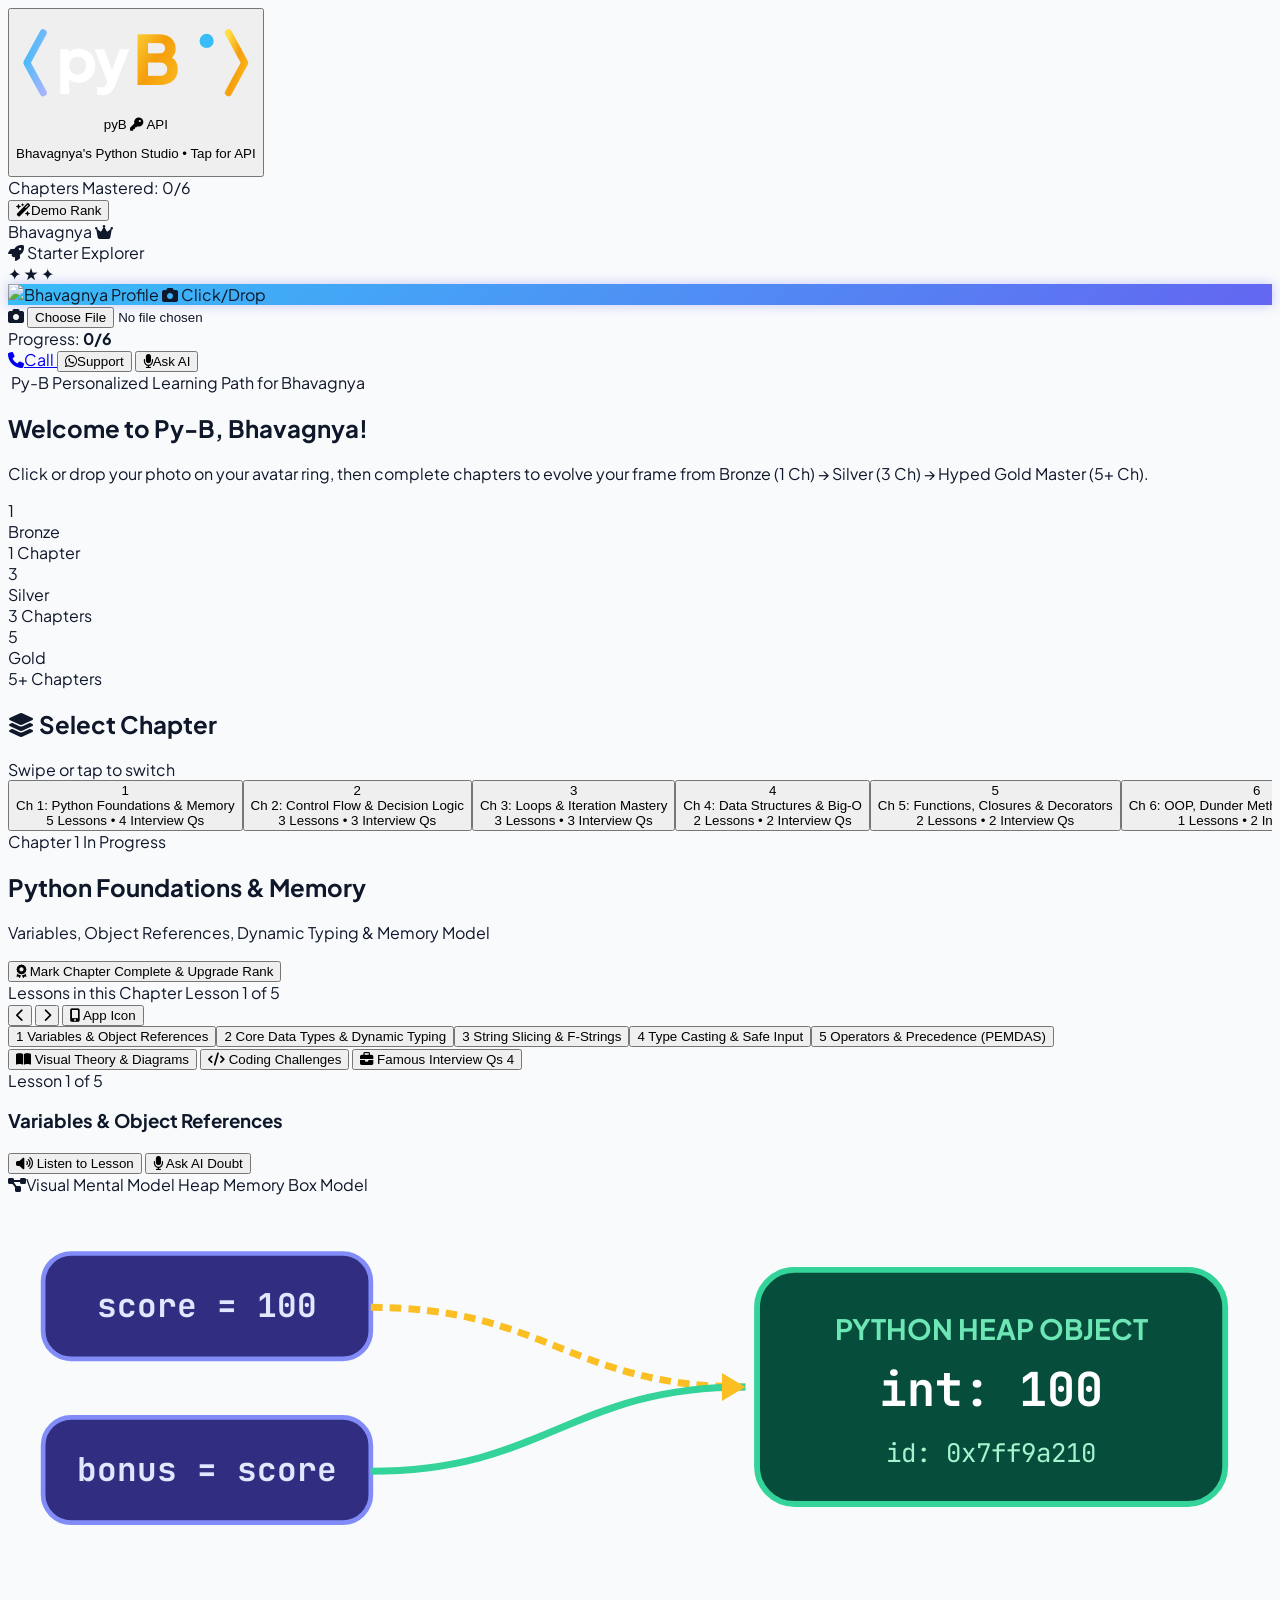
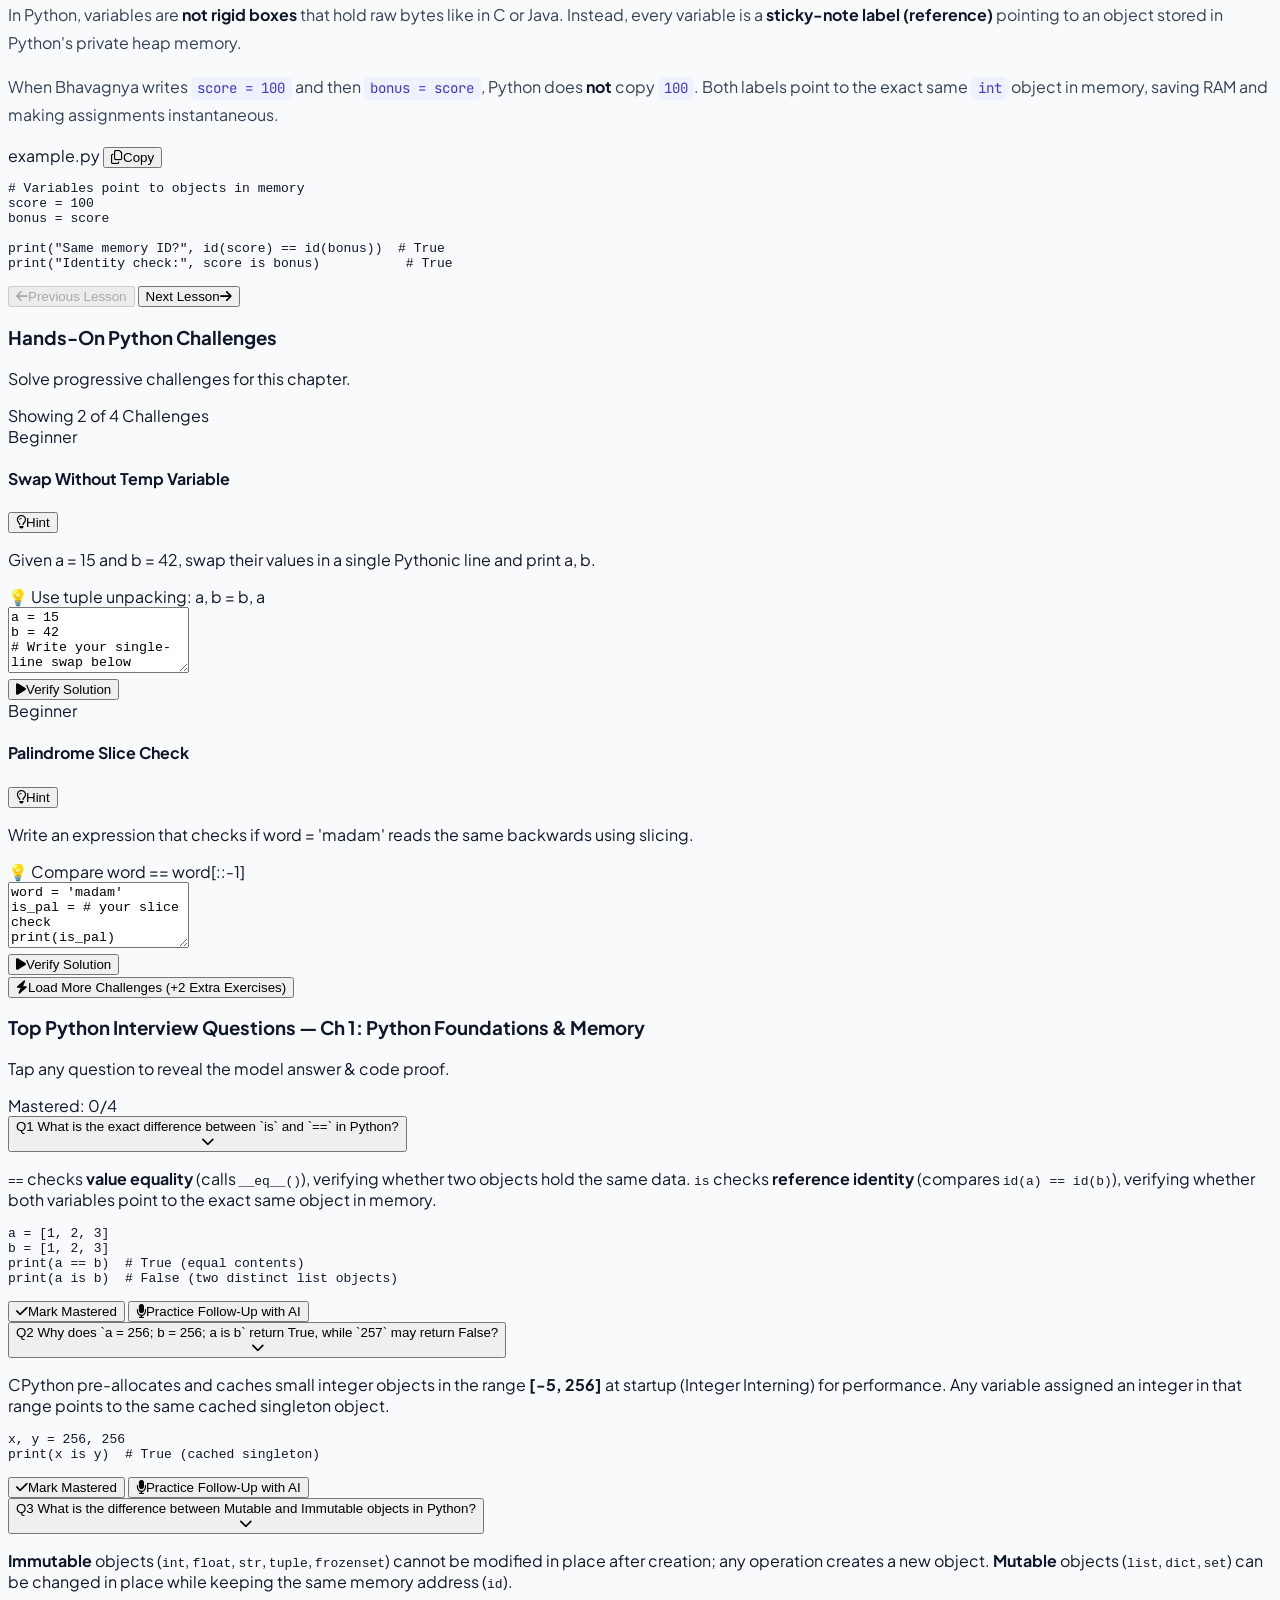
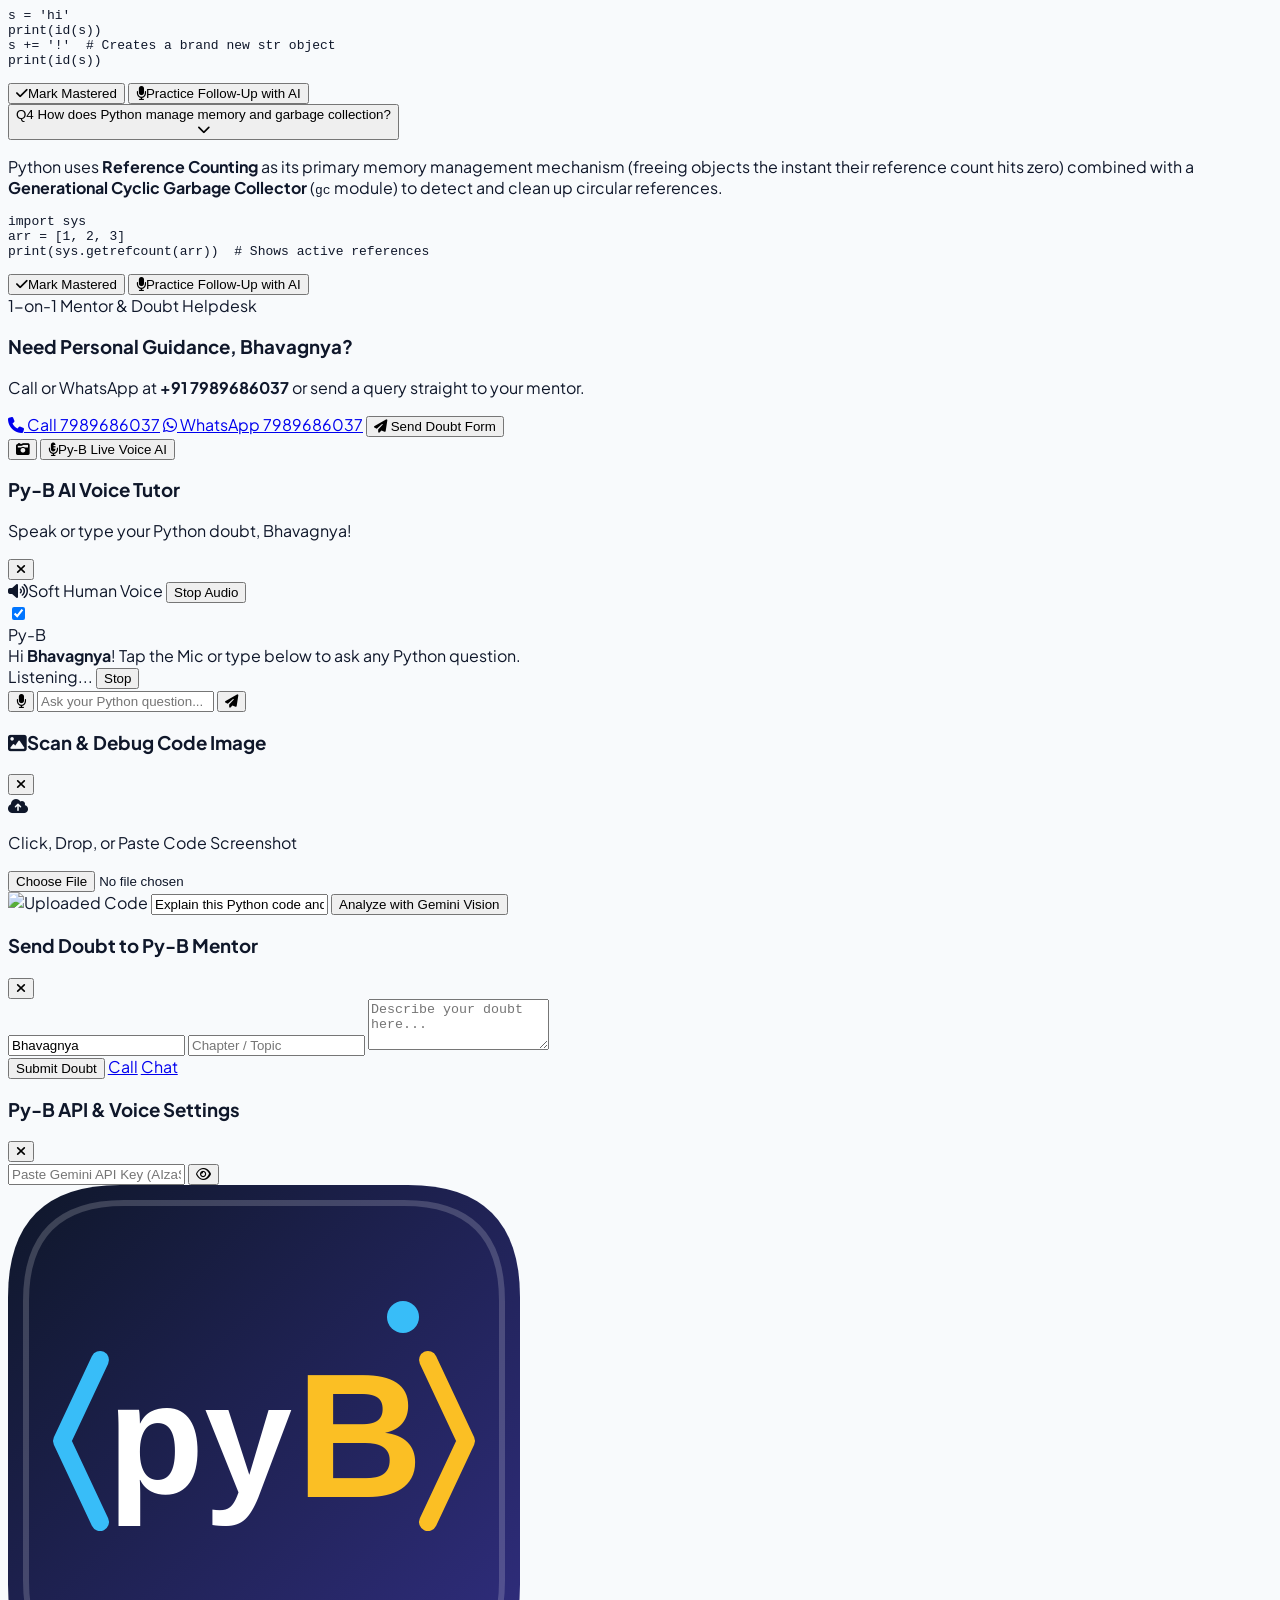
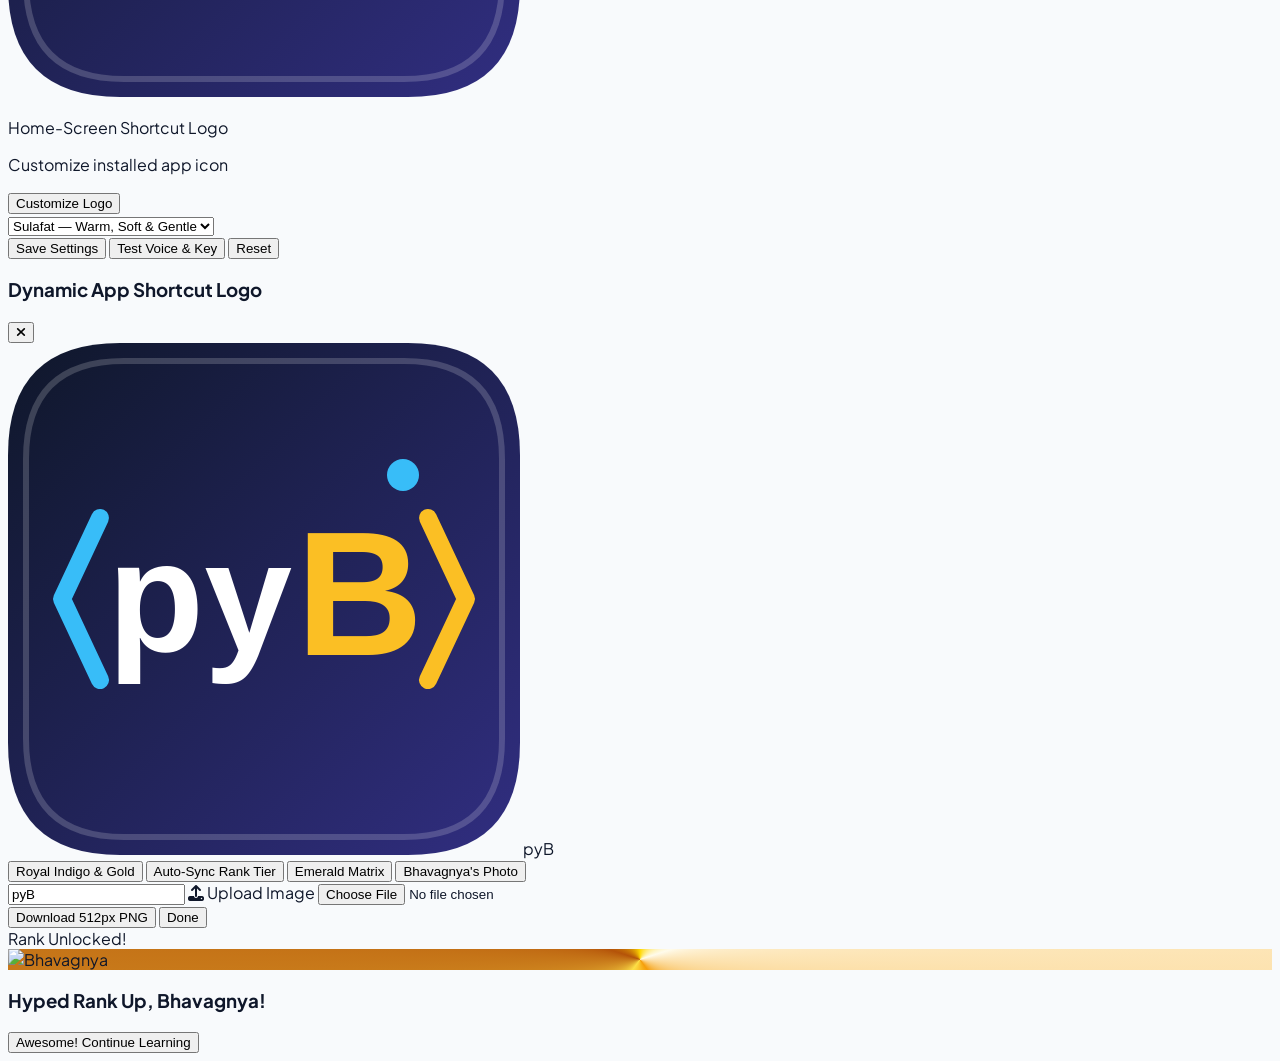
==== commit 333431aa: "Rename index.html.html to index.html" ====
--- a/index.html
+++ b/index.html
@@ -1,2468 +1,515 @@
-<!DOCTYPE html>
-<html lang="en">
-<head>
-  <meta charset="UTF-8" />
-  <meta name="viewport" content="width=device-width, initial-scale=1.0, maximum-scale=1.0, user-scalable=no" />
-  <title>PyQuest AI — Novice to Master Python Mentor</title>
-  <!-- PWA Manifest & Mobile Installability Meta Tags -->
-  <link rel="manifest" href="./manifest.json" />
-  <meta name="theme-color" content="#4f46e5" />
-  <meta name="mobile-web-app-capable" content="yes" />
-  <meta name="apple-mobile-web-app-capable" content="yes" />
-  <meta name="apple-mobile-web-app-status-bar-style" content="black-translucent" />
-  <meta name="apple-mobile-web-app-title" content="PyQuest AI" />
-  <link rel="apple-touch-icon" href="data:image/svg+xml,%3Csvg xmlns='http://www.w3.org/2000/svg' viewBox='0 0 512 512'%3E%3Crect width='512' height='512' rx='112' fill='%234f46e5'/%3E%3Cpath d='M165 185l85 71-85 71' fill='none' stroke='%23fcd34d' stroke-width='38' stroke-linecap='round' stroke-linejoin='round'/%3E%3Cline x1='270' y1='327' x2='355' y2='327' stroke='%2334d399' stroke-width='38' stroke-linecap='round'/%3E%3C/svg%3E" />
-  <!-- Tailwind CSS -->
-  <script src="https://cdn.tailwindcss.com"></script>
-  <!-- Google Fonts: Inter & JetBrains Mono -->
-  <link href="https://fonts.googleapis.com/css2?family=Inter:wght@400;500;600;700;800&family=JetBrains+Mono:wght@400;600;700&display=swap" rel="stylesheet">
-  <!-- Font Awesome Icons -->
-  <link rel="stylesheet" href="https://cdnjs.cloudflare.com/ajax/libs/font-awesome/6.5.1/css/all.min.css">
-  <script>
-    tailwind.config = {
-      theme: {
-        extend: {
-          fontFamily: {
-            sans: ['Inter', 'sans-serif'],
-            mono: ['JetBrains Mono', 'monospace'],
-          },
-          colors: {
-            brand: {
-              50: '#eef2ff',
-              100: '#e0e7ff',
-              500: '#6366f1',
-              600: '#4f46e5',
-              700: '#4338ca',
-              900: '#1e1b4b',
-            }
-          }
-        }
-      }
-    }
-  </script>
-  <style>
-    /* Mobile App Shell & Custom Scrollbars */
-    body {
-      background: radial-gradient(circle at top left, #1e1b4b, #0f172a 70%);
-      font-family: 'Inter', sans-serif;
-      -webkit-tap-highlight-color: transparent;
-    }
-    .no-scrollbar::-webkit-scrollbar {
-      display: none;
-    }
-    .no-scrollbar {
-      -ms-overflow-style: none;
-      scrollbar-width: none;
-    }
-    @keyframes pulseGlow {
-      0%, 100% { box-shadow: 0 0 0 0 rgba(16, 185, 129, 0.5); }
-      50% { box-shadow: 0 0 0 10px rgba(16, 185, 129, 0); }
-    }
-    .call-pulse {
-      animation: pulseGlow 2s infinite;
-    }
-    @keyframes slideUp {
-      from { transform: translateY(100%); opacity: 0; }
-      to { transform: translateY(0); opacity: 1; }
-    }
-    .animate-slide-up {
-      animation: slideUp 0.28s cubic-bezier(0.16, 1, 0.3, 1) forwards;
-    }
-    .flowchart-node {
-      transition: all 0.25s ease;
-    }
-    .flowchart-active {
-      transform: scale(1.04);
-      box-shadow: 0 0 20px rgba(99, 102, 241, 0.6);
-      border-color: #818cf8 !important;
-    }
-  </style>
-</head>
-<body class="min-h-screen flex items-center justify-center p-0 sm:p-4 text-slate-800">
-
-  <!-- Mobile-First App Container (Centered mobile frame on desktop, 100% full screen on mobile) -->
-  <div id="appShell" class="w-full sm:max-w-[430px] h-[100dvh] sm:h-[850px] bg-slate-50 sm:rounded-[2.5rem] sm:border-[8px] sm:border-slate-800 shadow-2xl flex flex-col overflow-hidden relative">
-
-    <!-- Top App Header -->
-    <header class="bg-gradient-to-r from-indigo-600 via-purple-600 to-indigo-700 text-white px-4 pt-4 pb-3 shrink-0 shadow-md z-20">
-      <div class="flex items-center justify-between">
-        <div class="flex items-center gap-2.5">
-          <div class="w-10 h-10 rounded-2xl bg-white/15 backdrop-blur-md flex items-center justify-center border border-white/25 shadow-inner">
-            <i class="fa-brands fa-python text-2xl text-amber-300"></i>
-          </div>
-          <div>
-            <h1 class="font-extrabold text-base tracking-tight leading-none flex items-center gap-1.5">
-              PyQuest AI
-              <span class="text-[10px] uppercase tracking-wider bg-amber-400 text-slate-900 font-bold px-1.5 py-0.5 rounded-full">Pro</span>
-            </h1>
-        <!-- Right Header Controls: PWA Install + API Key + One-Tap Call -->
-        <div class="flex items-center gap-1.5">
-          <button onclick="triggerPwaInstall()" id="pwaInstallBtn" class="hidden px-2.5 py-1.5 rounded-xl bg-amber-400 hover:bg-amber-300 text-slate-950 active:scale-95 transition flex items-center gap-1 text-xs font-extrabold shadow" title="Install PyQuest AI App">
-            <i class="fa-solid fa-download text-[11px]"></i>
-            <span>Install</span>
-          </button>
-
-          <button onclick="openApiModal()" id="apiStatusBtn" class="px-2.5 py-1.5 rounded-xl bg-white/15 hover:bg-white/25 active:scale-95 transition flex items-center gap-1.5 text-xs font-semibold border border-white/20" title="Configure Gemini API Key">
-            <span id="apiDot" class="w-2 h-2 rounded-full bg-amber-300"></span>
-            <span id="apiBtnText">API Key</span>
-          </button>
-
-          <a href="tel:7989686037" onclick="notifyCallAction()" class="call-pulse px-2.5 py-1.5 rounded-xl bg-emerald-500 hover:bg-emerald-400 active:scale-95 transition flex items-center gap-1.5 text-xs font-bold text-white shadow-lg" title="Call Mentor 7989686037">
-            <i class="fa-solid fa-phone-volume text-xs"></i>
-            <span>Help</span>
-          </a>
-        </div>
-      </div>
-
-      <!-- Gamification XP & Streak Bar -->
-      <div class="mt-3 bg-black/20 rounded-2xl p-2 flex items-center justify-between text-xs border border-white/10">
-        <div class="flex items-center gap-2">
-          <span class="bg-amber-400/20 text-amber-300 px-2 py-0.5 rounded-lg font-bold flex items-center gap-1">
-            <i class="fa-solid fa-fire"></i> <span id="streakCount">1</span>d
-          </span>
-          <span class="bg-indigo-400/20 text-indigo-100 px-2 py-0.5 rounded-lg font-bold flex items-center gap-1">
-            <i class="fa-solid fa-star text-amber-300"></i> <span id="xpCount">120</span> XP
-          </span>
-        </div>
-        <div class="flex items-center gap-2 flex-1 max-w-[145px] ml-2">
-          <div class="w-full bg-white/20 h-2 rounded-full overflow-hidden">
-            <div id="xpProgressBar" class="bg-gradient-to-r from-amber-300 to-emerald-400 h-full rounded-full transition-all duration-500" style="width: 24%;"></div>
-          </div>
-          <span id="levelBadge" class="text-[10px] font-bold text-amber-200 shrink-0">Lvl 1</span>
-        </div>
-      </div>
-    </header>
-
-    <!-- Toast Notification Banner -->
-    <div id="toastBanner" class="hidden absolute top-28 left-4 right-4 z-50 bg-slate-900/95 text-white text-xs font-medium px-4 py-3 rounded-2xl shadow-xl border border-slate-700 flex items-center justify-between backdrop-blur-md">
-      <span id="toastMessage">Notification</span>
-      <button onclick="hideToast()" class="text-slate-400 hover:text-white ml-2"><i class="fa-solid fa-xmark"></i></button>
-    </div>
-
-    <!-- Main Scrollable Viewport -->
-    <main id="mainContent" class="flex-1 overflow-y-auto no-scrollbar pb-24">
-
-      <!-- ==================== TAB 1: CHAPTER-WISE SYLLABUS (CH 1 - 10) ==================== -->
-      <section id="tab-chapters" class="p-4 space-y-4">
-
-        <!-- Hero Welcome & Quick Vision Snap Card -->
-        <div class="bg-gradient-to-br from-slate-900 via-indigo-950 to-slate-900 text-white rounded-3xl p-4 shadow-lg relative overflow-hidden border border-indigo-500/30">
-          <div class="relative z-10">
-            <div class="flex items-center justify-between mb-1.5">
-              <span class="inline-block text-[10px] font-bold uppercase tracking-wider bg-indigo-500/30 text-indigo-200 px-2.5 py-0.5 rounded-full border border-indigo-400/30">
-                10 Chapters • Novice to Master
-              </span>
-              <span id="chapterProgressSummary" class="text-[11px] font-bold text-emerald-300">0/40 Topics</span>
-            </div>
-            <h2 class="text-base font-extrabold leading-snug">Complete Python & CS Mastery Guide</h2>
-            <p class="text-[11px] text-slate-300 mt-1 leading-relaxed">
-              Every chapter explains concepts simply, shows copyable syntax, RAM memory behavior, pitfalls & projects.
-            </p>
-            <div class="mt-3 flex gap-2">
-              <button onclick="switchTab('vision')" class="flex-1 bg-amber-400 hover:bg-amber-300 text-slate-950 font-bold text-xs py-2 px-3 rounded-xl flex items-center justify-center gap-1.5 shadow active:scale-95 transition">
-                <i class="fa-solid fa-camera"></i> Snap Doubt Pic
-              </button>
-              <button onclick="switchTab('labs')" class="flex-1 bg-white/10 hover:bg-white/20 text-white font-semibold text-xs py-2 px-3 rounded-xl flex items-center justify-center gap-1.5 border border-white/15 active:scale-95 transition">
-                <i class="fa-solid fa-flask"></i> Visual Labs
-              </button>
-            </div>
-          </div>
-          <i class="fa-solid fa-book-open-reader text-7xl text-white/5 absolute -bottom-3 -right-3"></i>
-        </div>
-
-        <!-- Instant Topic, Syntax & Data Type Search Bar -->
-        <div class="sticky top-0 z-20 bg-slate-50/95 backdrop-blur-md pt-1 pb-2 space-y-2">
-          <div class="relative">
-            <i class="fa-solid fa-magnifying-glass text-slate-400 text-xs absolute left-3.5 top-1/2 -translate-y-1/2"></i>
-            <input type="text" id="syllabusSearchInput" oninput="filterSyllabus()" placeholder="Search syntax, datatypes, slicing, heap, OOP, yield..." class="w-full bg-white border border-slate-200 rounded-2xl pl-9 pr-9 py-2.5 text-xs font-medium text-slate-800 shadow-sm focus:outline-none focus:border-indigo-500">
-            <button id="clearSearchBtn" onclick="clearSyllabusSearch()" class="hidden text-slate-400 hover:text-slate-700 text-xs absolute right-3.5 top-1/2 -translate-y-1/2">
-              <i class="fa-solid fa-circle-xmark"></i>
-            </button>
-          </div>
-
-          <!-- Quick Filter Chips -->
-          <div class="flex gap-1.5 overflow-x-auto no-scrollbar">
-            <button onclick="quickFilterTag('all')" class="filter-chip active-chip shrink-0 px-2.5 py-1 rounded-full bg-indigo-600 text-white font-bold text-[10px]">All 10 Chapters</button>
-            <button onclick="quickFilterTag('beginner')" class="filter-chip shrink-0 px-2.5 py-1 rounded-full bg-white border border-slate-200 text-slate-700 font-bold text-[10px]">Novice (Ch 1–4)</button>
-            <button onclick="quickFilterTag('core')" class="filter-chip shrink-0 px-2.5 py-1 rounded-full bg-white border border-slate-200 text-slate-700 font-bold text-[10px]">Core & Memory (Ch 5–7)</button>
-            <button onclick="quickFilterTag('advanced')" class="filter-chip shrink-0 px-2.5 py-1 rounded-full bg-white border border-slate-200 text-slate-700 font-bold text-[10px]">OOP & Projects (Ch 8–10)</button>
-          </div>
-        </div>
-
-        <!-- Dynamic Accordion Container for All 10 Chapters -->
-        <div id="chaptersContainer" class="space-y-3"></div>
-
-        <!-- Empty Search Fallback -->
-        <div id="emptySearchState" class="hidden bg-white rounded-3xl p-6 text-center border border-slate-200 space-y-2">
-          <div class="w-12 h-12 rounded-2xl bg-indigo-50 text-indigo-600 mx-auto flex items-center justify-center text-xl">
-            <i class="fa-solid fa-robot"></i>
-          </div>
-          <h3 class="text-sm font-extrabold text-slate-900">Topic not matched in quick filter?</h3>
-          <p class="text-xs text-slate-500">Ask our Gemini AI Mentor directly for a custom lesson with code examples!</p>
-          <button onclick="askSearchQueryInChat()" class="mt-1 px-4 py-2 rounded-xl bg-indigo-600 text-white text-xs font-bold shadow">
-            Ask AI Mentor Instead
-          </button>
-        </div>
-
-      </section>
-
-      <!-- ==================== TAB 2: INTERACTIVE VISUAL LABS ==================== -->
-      <section id="tab-labs" class="hidden p-4 space-y-4">
-
-        <!-- Lab Navigation Pills -->
-        <div class="flex gap-1.5 overflow-x-auto no-scrollbar">
-          <button onclick="scrollToStage('stage-0')" class="shrink-0 px-3 py-1.5 rounded-full bg-indigo-100 text-indigo-700 font-bold text-xs">1. Base & ASCII Lab</button>
-          <button onclick="scrollToStage('stage-1')" class="shrink-0 px-3 py-1.5 rounded-full bg-purple-100 text-purple-700 font-bold text-xs">2. Flowchart Tracer</button>
-          <button onclick="scrollToStage('stage-2')" class="shrink-0 px-3 py-1.5 rounded-full bg-sky-100 text-sky-700 font-bold text-xs">3. Code Sandbox</button>
-          <button onclick="scrollToStage('stage-3')" class="shrink-0 px-3 py-1.5 rounded-full bg-rose-100 text-rose-700 font-bold text-xs">4. Stack/Heap RAM</button>
-        </div>
-
-        <!-- LAB 1: NUMBER SYSTEM CONVERSIONS -->
-        <div id="stage-0" class="bg-white rounded-3xl p-4 shadow-sm border border-slate-200/80 space-y-3">
-          <div class="flex items-start justify-between">
-            <div>
-              <span class="text-[10px] font-extrabold uppercase tracking-wider text-indigo-600 bg-indigo-50 px-2 py-0.5 rounded-md">Lab 1 • Number Systems</span>
-              <h3 class="font-extrabold text-base text-slate-900 mt-1">Bits, Bytes & Base Conversions</h3>
-              <p class="text-xs text-slate-500">Convert Decimal & Unicode characters into Binary, Octal & Hex.</p>
-            </div>
-            <button onclick="completeLesson('stage0', 40)" id="btn-stage0" class="px-2.5 py-1.5 rounded-xl bg-indigo-50 text-indigo-600 font-bold text-xs hover:bg-indigo-100">
-              +40 XP
-            </button>
-          </div>
-
-          <div class="bg-slate-900 text-white rounded-2xl p-3.5 space-y-3">
-            <div class="flex items-center justify-between">
-              <span class="text-xs font-bold text-amber-300 flex items-center gap-1.5">
-                <i class="fa-solid fa-calculator"></i> Live Base & ASCII Lab
-              </span>
-              <span class="text-[10px] text-slate-400 font-mono">bin() oct() hex() ord()</span>
-            </div>
-
-            <div class="grid grid-cols-2 gap-2">
-              <div>
-                <label class="text-[10px] uppercase text-slate-400 font-bold">Decimal (Base 10)</label>
-                <input type="number" id="convDec" value="65" min="0" max="65535" oninput="updateConversions('dec')" class="w-full mt-1 bg-slate-800 border border-slate-700 rounded-xl px-3 py-2 text-sm font-mono font-bold text-emerald-400 focus:outline-none focus:border-indigo-400">
-              </div>
-              <div>
-                <label class="text-[10px] uppercase text-slate-400 font-bold">ASCII / Unicode Char</label>
-                <input type="text" id="convChar" value="A" maxlength="1" oninput="updateConversions('char')" class="w-full mt-1 bg-slate-800 border border-slate-700 rounded-xl px-3 py-2 text-sm font-mono font-bold text-amber-300 focus:outline-none focus:border-indigo-400">
-              </div>
-            </div>
-
-            <div class="grid grid-cols-3 gap-2 text-center">
-              <div class="bg-slate-800/90 p-2 rounded-xl border border-slate-700/80">
-                <div class="text-[10px] text-slate-400">Binary (0b)</div>
-                <div id="outBin" class="font-mono text-xs font-bold text-sky-300 mt-0.5 break-all">0b1000001</div>
-              </div>
-              <div class="bg-slate-800/90 p-2 rounded-xl border border-slate-700/80">
-                <div class="text-[10px] text-slate-400">Octal (0o)</div>
-                <div id="outOct" class="font-mono text-xs font-bold text-purple-300 mt-0.5">0o101</div>
-              </div>
-              <div class="bg-slate-800/90 p-2 rounded-xl border border-slate-700/80">
-                <div class="text-[10px] text-slate-400">Hex (0x)</div>
-                <div id="outHex" class="font-mono text-xs font-bold text-rose-300 mt-0.5">0x41</div>
-              </div>
-            </div>
-          </div>
-        </div>
-
-        <!-- LAB 2: FLOWCHART & ALGORITHM TRACER -->
-        <div id="stage-1" class="bg-white rounded-3xl p-4 shadow-sm border border-slate-200/80 space-y-3">
-          <div class="flex items-start justify-between">
-            <div>
-              <span class="text-[10px] font-extrabold uppercase tracking-wider text-purple-600 bg-purple-50 px-2 py-0.5 rounded-md">Lab 2 • Flowcharts</span>
-              <h3 class="font-extrabold text-base text-slate-900 mt-1">Interactive Flowchart Simulator</h3>
-              <p class="text-xs text-slate-500">Trace how decisions branch in real time.</p>
-            </div>
-            <button onclick="completeLesson('stage1', 50)" id="btn-stage1" class="px-2.5 py-1.5 rounded-xl bg-purple-50 text-purple-600 font-bold text-xs hover:bg-purple-100">
-              +50 XP
-            </button>
-          </div>
-
-          <div class="bg-purple-50/70 border border-purple-200/80 rounded-2xl p-3 space-y-2.5">
-            <div class="flex items-center justify-between">
-              <span class="text-xs font-bold text-purple-900">Even/Odd Flowchart Tracer</span>
-              <div class="flex items-center gap-1.5">
-                <span class="text-[11px] font-semibold text-slate-600">N =</span>
-                <input type="number" id="flowInputN" value="7" class="w-14 bg-white border border-purple-300 rounded-lg px-2 py-0.5 text-xs font-bold text-center">
-                <button onclick="runFlowchartSim()" class="bg-purple-600 hover:bg-purple-700 text-white text-xs font-bold px-2.5 py-1 rounded-lg shadow active:scale-95">
-                  <i class="fa-solid fa-play mr-1"></i>Trace
-                </button>
-              </div>
-            </div>
-
-            <div class="flex flex-col items-center space-y-1.5 py-1 text-center">
-              <div id="fc-start" class="flowchart-node px-4 py-1.5 rounded-full bg-slate-800 text-white text-[11px] font-bold border-2 border-slate-700">
-                START (Read N)
-              </div>
-              <i class="fa-solid fa-arrow-down text-slate-400 text-xs"></i>
-              <div id="fc-decision" class="flowchart-node px-4 py-2 rounded-xl bg-amber-100 text-amber-900 text-[11px] font-bold border-2 border-amber-400">
-                Diamond Decision: Is N % 2 == 0?
-              </div>
-              <div class="grid grid-cols-2 gap-3 w-full pt-1">
-                <div class="flex flex-col items-center">
-                  <span class="text-[10px] font-bold text-emerald-600 mb-1">YES (True)</span>
-                  <div id="fc-even" class="flowchart-node w-full py-2 px-2 rounded-xl bg-white border-2 border-slate-200 text-[11px] font-bold text-slate-700">
-                    Print "EVEN"
-                  </div>
-                </div>
-                <div class="flex flex-col items-center">
-                  <span class="text-[10px] font-bold text-rose-600 mb-1">NO (False)</span>
-                  <div id="fc-odd" class="flowchart-node w-full py-2 px-2 rounded-xl bg-white border-2 border-slate-200 text-[11px] font-bold text-slate-700">
-                    Print "ODD"
-                  </div>
-                </div>
-              </div>
-            </div>
-
-            <div id="flowLog" class="text-[11px] font-mono bg-white p-2 rounded-xl border border-purple-200 text-slate-700">
-              Tap <strong>Trace</strong> to watch the algorithm execute step-by-step!
-            </div>
-          </div>
-        </div>
-
-        <!-- LAB 3: PYTHON CODE & DATA TYPE SANDBOX -->
-        <div id="stage-2" class="bg-white rounded-3xl p-4 shadow-sm border border-slate-200/80 space-y-3">
-          <div class="flex items-start justify-between">
-            <div>
-              <span class="text-[10px] font-extrabold uppercase tracking-wider text-sky-600 bg-sky-50 px-2 py-0.5 rounded-md">Lab 3 • Code Sandbox</span>
-              <h3 class="font-extrabold text-base text-slate-900 mt-1">Python Syntax & Data Type Runner</h3>
-              <p class="text-xs text-slate-500">Test presets or load any chapter code snippet here.</p>
-            </div>
-            <button onclick="completeLesson('stage2', 60)" id="btn-stage2" class="px-2.5 py-1.5 rounded-xl bg-sky-50 text-sky-600 font-bold text-xs hover:bg-sky-100">
-              +60 XP
-            </button>
-          </div>
-
-          <div class="flex gap-1.5 overflow-x-auto no-scrollbar">
-            <button onclick="loadCodePreset('types')" class="px-2.5 py-1 rounded-lg bg-slate-100 hover:bg-sky-100 text-[11px] font-semibold text-slate-700 shrink-0">Data Types & Casting</button>
-            <button onclick="loadCodePreset('loops')" class="px-2.5 py-1 rounded-lg bg-slate-100 hover:bg-sky-100 text-[11px] font-semibold text-slate-700 shrink-0">Loops & Slicing</button>
-            <button onclick="loadCodePreset('comp')" class="px-2.5 py-1 rounded-lg bg-slate-100 hover:bg-sky-100 text-[11px] font-semibold text-slate-700 shrink-0">Comprehensions</button>
-          </div>
-
-          <div class="bg-slate-900 rounded-2xl overflow-hidden border border-slate-800">
-            <div class="bg-slate-800 px-3 py-1.5 flex items-center justify-between">
-              <div class="flex items-center gap-1.5">
-                <span class="w-2.5 h-2.5 rounded-full bg-rose-500"></span>
-                <span class="w-2.5 h-2.5 rounded-full bg-amber-400"></span>
-                <span class="w-2.5 h-2.5 rounded-full bg-emerald-500"></span>
-                <span class="text-[11px] font-mono text-slate-300 ml-1">sandbox.py</span>
-              </div>
-              <button onclick="runMiniPython()" class="bg-emerald-500 hover:bg-emerald-400 text-slate-950 font-bold text-[11px] px-3 py-1 rounded-lg flex items-center gap-1 active:scale-95">
-                <i class="fa-solid fa-play"></i> Run Code
-              </button>
-            </div>
-            <textarea id="pythonPlayground" rows="6" class="w-full bg-slate-950 text-emerald-300 font-mono text-xs p-3 focus:outline-none leading-relaxed">nums = [1, 2, 3, 4, 5]
-squares = [x**2 for x in nums if x % 2 != 0]
-print("Odd Squares:", squares)
-print("Sum:", sum(squares))</textarea>
-            <div class="bg-slate-900 border-t border-slate-800 p-2.5">
-              <div class="text-[10px] uppercase tracking-wider text-slate-400 font-bold mb-1">Console Output:</div>
-              <pre id="pythonOutput" class="font-mono text-xs text-amber-200 whitespace-pre-wrap">Odd Squares: [1, 9, 25]
-Sum: 35</pre>
-            </div>
-          </div>
-        </div>
-
-        <!-- LAB 4: STACK VS HEAP MEMORY VISUALIZER -->
-        <div id="stage-3" class="bg-white rounded-3xl p-4 shadow-sm border border-slate-200/80 space-y-3">
-          <div class="flex items-start justify-between">
-            <div>
-              <span class="text-[10px] font-extrabold uppercase tracking-wider text-rose-600 bg-rose-50 px-2 py-0.5 rounded-md">Lab 4 • RAM Internals</span>
-              <h3 class="font-extrabold text-base text-slate-900 mt-1">Stack vs. Heap Memory & PVM</h3>
-              <p class="text-xs text-slate-500">See how Python variables point to objects in RAM via references.</p>
-            </div>
-            <button onclick="completeLesson('stage3', 75)" id="btn-stage3" class="px-2.5 py-1.5 rounded-xl bg-rose-50 text-rose-600 font-bold text-xs hover:bg-rose-100">
-              +75 XP
-            </button>
-          </div>
-
-          <div class="border border-rose-200 bg-rose-50/40 rounded-2xl p-3 space-y-2.5">
-            <div class="flex gap-1.5">
-              <button onclick="simulateMemory('alias')" class="flex-1 bg-rose-600 text-white text-[11px] font-bold py-1.5 px-2 rounded-xl shadow active:scale-95">
-                1. Aliasing (b = a)
-              </button>
-              <button onclick="simulateMemory('mutate')" class="flex-1 bg-slate-800 text-white text-[11px] font-bold py-1.5 px-2 rounded-xl shadow active:scale-95">
-                2. b.append(99)
-              </button>
-              <button onclick="simulateMemory('immutable')" class="flex-1 bg-indigo-600 text-white text-[11px] font-bold py-1.5 px-2 rounded-xl shadow active:scale-95">
-                3. x = 10; x += 1
-              </button>
-            </div>
-
-            <div class="grid grid-cols-2 gap-2">
-              <div class="bg-white rounded-xl p-2.5 border border-slate-200">
-                <div class="text-[10px] font-extrabold uppercase text-indigo-600 mb-1.5 flex items-center justify-between">
-                  <span>Stack (Names)</span>
-                  <i class="fa-solid fa-layer-group"></i>
-                </div>
-                <div id="memStackBox" class="space-y-1.5 font-mono text-[11px]">
-                  <div class="bg-indigo-50 px-2 py-1 rounded border border-indigo-200 flex justify-between">
-                    <span>a</span><span class="text-indigo-700">→ 0x7F1A</span>
-                  </div>
-                  <div class="bg-indigo-50 px-2 py-1 rounded border border-indigo-200 flex justify-between">
-                    <span>b</span><span class="text-indigo-700">→ 0x7F1A</span>
-                  </div>
-                </div>
-              </div>
-
-              <div class="bg-white rounded-xl p-2.5 border border-slate-200">
-                <div class="text-[10px] font-extrabold uppercase text-rose-600 mb-1.5 flex items-center justify-between">
-                  <span>Heap (Objects)</span>
-                  <i class="fa-solid fa-memory"></i>
-                </div>
-                <div id="memHeapBox" class="space-y-1.5 font-mono text-[11px]">
-                  <div class="bg-rose-50 p-1.5 rounded border border-rose-200">
-                    <div class="text-[9px] text-rose-500">id: 0x7F1A | refcnt: 2</div>
-                    <div class="font-bold text-slate-800">list: [1, 2, 3]</div>
-                  </div>
-                </div>
-              </div>
-            </div>
-            <p id="memExplanation" class="text-[11px] text-slate-700 bg-white p-2 rounded-xl border border-slate-200">
-              <strong>Reference Counting:</strong> Both <code>a</code> and <code>b</code> on the Stack point to the same Heap list (<code>refcnt = 2</code>). When <code>refcnt</code> hits 0, Python's Garbage Collector frees the RAM!
-            </p>
-          </div>
-        </div>
-
-      </section>
-
-      <!-- ==================== TAB 3: VISION SNAP (CAMERA / UPLOAD) ==================== -->
-            <button onclick="completeLesson('stage4', 100)" id="btn-stage4" class="px-2.5 py-1.5 rounded-xl bg-emerald-50 text-emerald-600 font-bold text-xs hover:bg-emerald-100">
-              +100 XP
-            </button>
-          </div>
-
-          <div class="space-y-2">
-            <!-- Project 1 -->
-            <div onclick="askProjectGuide('Beginner: Smart CLI Expense & Habit Tracker using Lists, Dicts, and JSON file persistence')" class="p-3 rounded-2xl bg-gradient-to-r from-emerald-50 to-teal-50 border border-emerald-200 flex items-center justify-between cursor-pointer active:scale-[0.99] transition">
-              <div class="flex items-center gap-3">
-                <div class="w-10 h-10 rounded-xl bg-emerald-500 text-white flex items-center justify-center font-bold shadow-sm">
-                  <i class="fa-solid fa-seedling"></i>
-                </div>
-                <div>
-                  <span class="text-[10px] font-bold uppercase text-emerald-700">Novice Project</span>
-                  <h4 class="text-xs font-extrabold text-slate-900">CLI Expense & Habit Tracker</h4>
-                  <p class="text-[11px] text-slate-600">Loops • Dictionaries • JSON Files</p>
-                </div>
-              </div>
-              <i class="fa-solid fa-chevron-right text-emerald-600 text-xs"></i>
-            </div>
-
-            <!-- Project 2 -->
-            <div onclick="askProjectGuide('Intermediate: Weather & Crypto Alert Bot using Requests, OOP Classes, and Decorators')" class="p-3 rounded-2xl bg-gradient-to-r from-sky-50 to-indigo-50 border border-sky-200 flex items-center justify-between cursor-pointer active:scale-[0.99] transition">
-              <div class="flex items-center gap-3">
-                <div class="w-10 h-10 rounded-xl bg-sky-500 text-white flex items-center justify-center font-bold shadow-sm">
-                  <i class="fa-solid fa-cloud-bolt"></i>
-                </div>
-                <div>
-                  <span class="text-[10px] font-bold uppercase text-sky-700">Intermediate Project</span>
-                  <h4 class="text-xs font-extrabold text-slate-900">Live API Weather & Price Bot</h4>
-                  <p class="text-[11px] text-slate-600">OOP • REST APIs • Decorators</p>
-                </div>
-              </div>
-              <i class="fa-solid fa-chevron-right text-sky-600 text-xs"></i>
-            </div>
-
-            <!-- Project 3 -->
-            <div onclick="askProjectGuide('Advanced: Async FastAPI + Gemini AI Study Assistant Backend with Generators & Memory Optimization')" class="p-3 rounded-2xl bg-gradient-to-r from-purple-50 to-fuchsia-50 border border-purple-200 flex items-center justify-between cursor-pointer active:scale-[0.99] transition">
-              <div class="flex items-center gap-3">
-                <div class="w-10 h-10 rounded-xl bg-purple-600 text-white flex items-center justify-center font-bold shadow-sm">
-                  <i class="fa-solid fa-rocket"></i>
-                </div>
-                <div>
-                  <span class="text-[10px] font-bold uppercase text-purple-700">Master Project</span>
-                  <h4 class="text-xs font-extrabold text-slate-900">Async FastAPI + AI Microservice</h4>
-                  <p class="text-[11px] text-slate-600">AsyncIO • Generators • FastAPI</p>
-                </div>
-              </div>
-              <i class="fa-solid fa-chevron-right text-purple-600 text-xs"></i>
-            </div>
-          </div>
-        </div>
-
-      </section>
-
-      <!-- ==================== TAB 2: VISION SNAP (CAMERA / UPLOAD) ==================== -->
-      <section id="tab-vision" class="hidden p-4 space-y-4">
-        <div class="bg-gradient-to-br from-amber-500 via-orange-500 to-rose-500 text-white rounded-3xl p-5 shadow-lg">
-          <span class="text-[10px] font-extrabold uppercase tracking-wider bg-black/20 px-2.5 py-1 rounded-full">Multimodal Gemini Vision</span>
-          <h2 class="text-xl font-extrabold mt-2">Snap or Upload Any Python Doubt</h2>
-          <p class="text-xs text-amber-50 mt-1 leading-relaxed">
-            Take a photo of a handwritten flowchart, textbook conversion problem, or traceback error screen. Our overlay assistant will explain it step-by-step!
-          </p>
-        </div>
-
-        <!-- Hidden File Inputs -->
-        <input type="file" id="cameraInput" accept="image/*" capture="environment" class="hidden" onchange="handleImageSelected(event)">
-        <input type="file" id="galleryInput" accept="image/*" class="hidden" onchange="handleImageSelected(event)">
-
-        <!-- Big Mobile-Friendly Action Cards -->
-        <div class="grid grid-cols-2 gap-3">
-          <button onclick="triggerCameraCapture()" class="bg-white hover:bg-indigo-50 border-2 border-indigo-200 rounded-3xl p-5 flex flex-col items-center justify-center text-center shadow-sm active:scale-95 transition">
-            <div class="w-14 h-14 rounded-2xl bg-indigo-600 text-white flex items-center justify-center text-2xl shadow-md mb-3">
-              <i class="fa-solid fa-camera"></i>
-            </div>
-            <span class="font-extrabold text-sm text-slate-900">Click Photo</span>
-            <span class="text-[11px] text-slate-500 mt-1">Open Mobile Camera</span>
-          </button>
-
-          <button onclick="document.getElementById('galleryInput').click()" class="bg-white hover:bg-purple-50 border-2 border-purple-200 rounded-3xl p-5 flex flex-col items-center justify-center text-center shadow-sm active:scale-95 transition">
-            <div class="w-14 h-14 rounded-2xl bg-purple-600 text-white flex items-center justify-center text-2xl shadow-md mb-3">
-              <i class="fa-solid fa-image"></i>
-            </div>
-            <span class="font-extrabold text-sm text-slate-900">Upload Image</span>
-            <span class="text-[11px] text-slate-500 mt-1">Screenshots or Notes</span>
-          </button>
-        </div>
-
-        <!-- Live Webcam Option for Desktop/Browser Testing -->
-        <div class="bg-white rounded-3xl p-4 border border-slate-200 space-y-3">
-          <div class="flex items-center justify-between">
-            <div>
-              <h3 class="text-xs font-extrabold text-slate-900">Live In-App Camera</h3>
-              <p class="text-[11px] text-slate-500">Use live viewfinder right inside the browser</p>
-            </div>
-            <button onclick="startLiveWebcam()" class="px-3 py-1.5 rounded-xl bg-slate-900 text-white text-xs font-bold active:scale-95">
-              <i class="fa-solid fa-video mr-1"></i> Open Viewfinder
-            </button>
-          </div>
-          <div id="liveCamContainer" class="hidden space-y-2">
-            <video id="webcamVideo" autoplay playsinline class="w-full rounded-2xl bg-black max-h-56 object-cover"></video>
-            <div class="flex gap-2">
-              <button onclick="captureWebcamFrame()" class="flex-1 bg-emerald-500 text-slate-950 font-extrabold text-xs py-2.5 rounded-xl shadow">
-                <i class="fa-solid fa-circle-dot mr-1"></i> Capture Frame
-              </button>
-              <button onclick="stopLiveWebcam()" class="px-4 bg-slate-200 text-slate-700 font-bold text-xs py-2.5 rounded-xl">
-                Cancel
-              </button>
-            </div>
-          </div>
-        </div>
-
-        <!-- Sample Problem Quick Test -->
-        <div class="bg-indigo-50/80 border border-indigo-200 rounded-2xl p-3.5 flex items-center justify-between">
-          <div>
-            <div class="text-xs font-extrabold text-indigo-950">No photo handy right now?</div>
-            <div class="text-[11px] text-indigo-700">Try a sample Python IndexError + Flowchart image</div>
-          </div>
-          <button onclick="loadSampleVisionDoubt()" class="px-3 py-2 rounded-xl bg-indigo-600 text-white text-xs font-bold shrink-0 shadow active:scale-95">
-            Try Demo Pic
-          </button>
-        </div>
-      </section>
-
-      <!-- ==================== TAB 3: AI MENTOR DOUBT CHATBOT ==================== -->
-      <section id="tab-chat" class="hidden flex flex-col h-full">
-        <!-- Quick Doubt Prompt Chips -->
-        <div class="px-3 py-2 bg-white border-b border-slate-200 flex gap-1.5 overflow-x-auto no-scrollbar shrink-0">
-          <button onclick="sendQuickPrompt('Explain Stack vs Heap memory in Python like I am 12 years old')" class="shrink-0 px-2.5 py-1 rounded-full bg-indigo-50 text-indigo-700 border border-indigo-200 text-[11px] font-semibold">🧠 Stack vs Heap</button>
-          <button onclick="sendQuickPrompt('How do I convert decimal 45 to binary and hexadecimal step by step?')" class="shrink-0 px-2.5 py-1 rounded-full bg-amber-50 text-amber-800 border border-amber-200 text-[11px] font-semibold">🔢 Binary Conversion</button>
-          <button onclick="sendQuickPrompt('Draw a text flowchart and write Python code for checking a prime number')" class="shrink-0 px-2.5 py-1 rounded-full bg-purple-50 text-purple-700 border border-purple-200 text-[11px] font-semibold">🔀 Prime Flowchart</button>
-          <button onclick="sendQuickPrompt('Give me a fun beginner Python project idea with complete code')" class="shrink-0 px-2.5 py-1 rounded-full bg-emerald-50 text-emerald-700 border border-emerald-200 text-[11px] font-semibold">🚀 Beginner Project</button>
-        </div>
-
-        <!-- Chat Messages Container -->
-        <div id="chatMessages" class="flex-1 overflow-y-auto p-4 space-y-3 no-scrollbar">
-          <!-- Welcome Bot Bubble -->
-          <div class="flex items-start gap-2.5">
-            <div class="w-8 h-8 rounded-xl bg-indigo-600 text-white flex items-center justify-center shrink-0 shadow">
-              <i class="fa-solid fa-robot text-xs"></i>
-            </div>
-            <div class="bg-white border border-slate-200 rounded-2xl rounded-tl-none p-3 text-xs text-slate-800 shadow-sm max-w-[85%] leading-relaxed">
-              <p class="font-bold text-indigo-700 mb-1">Hey! I'm PyQuest AI Mentor 🐍✨</p>
-              <p>Ask me anything about Python—from <strong>binary conversions & flowcharts</strong> to <strong>RAM pointers, decorators, or debugging errors</strong>.</p>
-              <p class="mt-1.5 text-[11px] text-slate-500">Tip: Paste your Gemini API key in the top bar for live AI answers, or test right away in built-in mentor mode!</p>
-            </div>
-          </div>
-        </div>
-
-        <!-- Chat Input Bar -->
-        <div class="p-3 bg-white border-t border-slate-200 shrink-0">
-          <form onsubmit="handleChatSubmit(event)" class="flex items-center gap-2">
-            <button type="button" onclick="switchTab('vision')" class="w-10 h-10 rounded-xl bg-amber-100 text-amber-700 flex items-center justify-center shrink-0 hover:bg-amber-200" title="Snap Doubt Photo">
-              <i class="fa-solid fa-camera"></i>
-            </button>
-            <input type="text" id="chatInput" placeholder="Type your Python doubt here..." class="flex-1 bg-slate-100 border border-slate-200 rounded-xl px-3.5 py-2.5 text-xs focus:outline-none focus:border-indigo-500 focus:bg-white">
-            <button type="submit" id="chatSendBtn" class="w-10 h-10 rounded-xl bg-indigo-600 hover:bg-indigo-700 text-white flex items-center justify-center shrink-0 shadow active:scale-95 transition">
-              <i class="fa-solid fa-paper-plane text-xs"></i>
-            </button>
-          </form>
-        </div>
-      </section>
-
-      <!-- ==================== TAB 4: LIVE MENTOR HELP & CALL ==================== -->
-      <section id="tab-help" class="hidden p-4 space-y-4">
-        <div class="bg-gradient-to-br from-emerald-600 to-teal-700 text-white rounded-3xl p-5 shadow-lg text-center space-y-3">
-          <div class="w-16 h-16 rounded-2xl bg-white/20 backdrop-blur-md mx-auto flex items-center justify-center text-3xl border border-white/30">
-            <i class="fa-solid fa-headset"></i>
-          </div>
-          <div>
-            <span class="text-[10px] font-bold uppercase tracking-wider bg-black/20 px-2.5 py-0.5 rounded-full">1-on-1 Live Doubt Desk</span>
-            <h2 class="text-xl font-extrabold mt-1.5">Stuck? Call Your Python Mentor!</h2>
-            <p class="text-xs text-emerald-100 mt-1">Direct voice support for logic blocks, project setup, and code walkthroughs.</p>
-          </div>
-
-          <div class="bg-black/20 rounded-2xl py-2.5 px-4 font-mono text-lg font-extrabold tracking-wider border border-white/15">
-            +91 79896 86037
-          </div>
-
-          <div class="flex gap-2 pt-1">
-            <a href="tel:7989686037" onclick="notifyCallAction()" class="call-pulse flex-1 bg-white text-emerald-800 hover:bg-emerald-50 font-extrabold text-sm py-3.5 px-4 rounded-2xl flex items-center justify-center gap-2 shadow-lg active:scale-95 transition">
-              <i class="fa-solid fa-phone"></i> Call Now
-            </a>
-            <button onclick="copyHelpline()" class="bg-emerald-800/70 hover:bg-emerald-800 text-white font-bold text-xs px-4 rounded-2xl border border-white/20 flex items-center justify-center gap-1.5 active:scale-95">
-              <i class="fa-regular fa-copy"></i> Copy
-            </button>
-          </div>
-        </div>
-
-        <!-- Mentor Support Checklist -->
-        <div class="bg-white rounded-3xl p-4 border border-slate-200 space-y-3">
-          <h3 class="text-xs font-extrabold text-slate-900 uppercase tracking-wider">What We Help You With</h3>
-          <div class="space-y-2.5 text-xs text-slate-700">
-            <div class="flex items-center gap-2.5">
-              <span class="w-6 h-6 rounded-lg bg-indigo-100 text-indigo-600 flex items-center justify-center font-bold"><i class="fa-solid fa-check"></i></span>
-              <span>Flowchart & algorithm dry-run explanations</span>
-            </div>
-            <div class="flex items-center gap-2.5">
-              <span class="w-6 h-6 rounded-lg bg-purple-100 text-purple-600 flex items-center justify-center font-bold"><i class="fa-solid fa-check"></i></span>
-              <span>Debugging Syntax, Indentation & Runtime Errors</span>
-            </div>
-            <div class="flex items-center gap-2.5">
-              <span class="w-6 h-6 rounded-lg bg-rose-100 text-rose-600 flex items-center justify-center font-bold"><i class="fa-solid fa-check"></i></span>
-              <span>Understanding Memory Pointers, OOP & AsyncIO</span>
-            </div>
-            <div class="flex items-center gap-2.5">
-              <span class="w-6 h-6 rounded-lg bg-amber-100 text-amber-600 flex items-center justify-center font-bold"><i class="fa-solid fa-check"></i></span>
-              <span>Portfolio Project Architecture & Code Reviews</span>
-            </div>
-          </div>
-        </div>
-      </section>
-
-    </main>
-
-    <!-- Bottom Mobile Tab Navigation Bar -->
-    <nav class="bg-white border-t border-slate-200 px-1.5 py-2 flex items-center justify-around shrink-0 z-20">
-      <button onclick="switchTab('chapters')" id="nav-chapters" class="nav-btn flex flex-col items-center justify-center py-1 px-2.5 rounded-2xl text-indigo-600 bg-indigo-50 font-bold transition">
-        <i class="fa-solid fa-book-open text-sm"></i>
-        <span class="text-[10px] mt-1">Chapters</span>
-      </button>
-
-      <button onclick="switchTab('labs')" id="nav-labs" class="nav-btn flex flex-col items-center justify-center py-1 px-2.5 rounded-2xl text-slate-500 hover:text-slate-800 font-semibold transition">
-        <i class="fa-solid fa-flask text-sm"></i>
-        <span class="text-[10px] mt-1">Visual Labs</span>
-      </button>
-
-      <button onclick="switchTab('vision')" id="nav-vision" class="nav-btn flex flex-col items-center justify-center py-1 px-2.5 rounded-2xl text-slate-500 hover:text-slate-800 font-semibold transition relative">
-        <i class="fa-solid fa-camera text-sm"></i>
-        <span class="text-[10px] mt-1">Vision Snap</span>
-        <span class="w-2 h-2 rounded-full bg-amber-500 absolute top-1 right-2.5"></span>
-      </button>
-
-      <button onclick="switchTab('chat')" id="nav-chat" class="nav-btn flex flex-col items-center justify-center py-1 px-2.5 rounded-2xl text-slate-500 hover:text-slate-800 font-semibold transition">
-        <i class="fa-solid fa-robot text-sm"></i>
-        <span class="text-[10px] mt-1">AI Mentor</span>
-      </button>
-
-      <button onclick="switchTab('help')" id="nav-help" class="nav-btn flex flex-col items-center justify-center py-1 px-2.5 rounded-2xl text-slate-500 hover:text-slate-800 font-semibold transition">
-        <i class="fa-solid fa-phone-volume text-sm text-emerald-600"></i>
-        <span class="text-[10px] mt-1">Call Help</span>
-      </button>
-    </nav>
-
-    <!-- ==================== OVERLAY 1: VISION SNAP DOUBT ASSISTANT OVERLAY ==================== -->
-    <div id="visionOverlay" class="hidden absolute inset-0 z-40 bg-slate-950/85 backdrop-blur-md flex flex-col justify-end">
-      <div class="bg-white w-full h-[92%] rounded-t-[2rem] flex flex-col overflow-hidden shadow-2xl animate-slide-up">
-        <!-- Overlay Header -->
-        <div class="px-4 py-3.5 bg-gradient-to-r from-amber-500 to-orange-500 text-white flex items-center justify-between shrink-0">
-          <div class="flex items-center gap-2">
-            <i class="fa-solid fa-wand-magic-sparkles"></i>
-            <h3 class="font-extrabold text-sm">Vision Doubt Overlay Assistant</h3>
-          </div>
-          <button onclick="closeVisionOverlay()" class="w-8 h-8 rounded-full bg-black/20 hover:bg-black/30 flex items-center justify-center text-white">
-            <i class="fa-solid fa-xmark"></i>
-          </button>
-        </div>
-
-        <!-- Overlay Scrollable Body -->
-        <div class="flex-1 overflow-y-auto p-4 space-y-3.5 no-scrollbar">
-          <!-- Captured/Uploaded Image Preview -->
-          <div class="relative rounded-2xl overflow-hidden bg-slate-900 border-2 border-slate-200 flex items-center justify-center max-h-52">
-            <img id="overlayImagePreview" src="" alt="Captured Doubt" class="max-h-52 w-auto object-contain">
-            <span class="absolute bottom-2 right-2 bg-black/70 text-white text-[10px] font-bold px-2 py-0.5 rounded-lg">
-              Ready for Gemini Vision
-            </span>
-          </div>
-
-          <!-- Doubt Input Field -->
-          <div class="space-y-1.5">
-            <label class="text-xs font-extrabold text-slate-800 flex items-center justify-between">
-              <span>What is your doubt about this image?</span>
-              <span class="text-[10px] text-indigo-600 font-semibold">Required</span>
-            </label>
-            <textarea id="visionDoubtInput" rows="2" placeholder="e.g., Why is this loop giving an IndexError? Or convert this flowchart into Python code..." class="w-full bg-slate-100 border border-slate-300 rounded-2xl p-3 text-xs focus:outline-none focus:border-indigo-500 focus:bg-white"></textarea>
-            
-            <!-- Quick Doubt Tags -->
-            <div class="flex gap-1.5 overflow-x-auto no-scrollbar pt-0.5">
-              <button type="button" onclick="setVisionPrompt('Explain this step-by-step for a beginner and fix any bug.')" class="shrink-0 px-2.5 py-1 rounded-lg bg-slate-100 text-[10px] font-bold text-slate-700 hover:bg-indigo-50">Fix Bug & Explain</button>
-              <button type="button" onclick="setVisionPrompt('Convert this flowchart/algorithm into clean Python code.')" class="shrink-0 px-2.5 py-1 rounded-lg bg-slate-100 text-[10px] font-bold text-slate-700 hover:bg-indigo-50">Flowchart → Python</button>
-              <button type="button" onclick="setVisionPrompt('Trace the Stack and Heap memory for this code.')" class="shrink-0 px-2.5 py-1 rounded-lg bg-slate-100 text-[10px] font-bold text-slate-700 hover:bg-indigo-50">Trace Memory</button>
-            </div>
-          </div>
-
-          <!-- Analyze CTA Button -->
-          <button onclick="analyzeImageWithGemini()" id="analyzeVisionBtn" class="w-full bg-gradient-to-r from-indigo-600 to-purple-600 hover:from-indigo-700 hover:to-purple-700 text-white font-extrabold text-xs py-3.5 rounded-2xl shadow-lg flex items-center justify-center gap-2 active:scale-95 transition">
-            <i class="fa-solid fa-sparkles"></i>
-            <span>Solve My Doubt with Gemini AI</span>
-          </button>
-
-          <!-- AI Solution Output Card -->
-          <div id="visionResultBox" class="hidden bg-indigo-50/70 border border-indigo-200 rounded-2xl p-3.5 space-y-2">
-            <div class="flex items-center justify-between">
-              <span class="text-xs font-extrabold text-indigo-900 flex items-center gap-1.5">
-                <i class="fa-solid fa-graduation-cap text-indigo-600"></i> Mentor Breakdown
-              </span>
-              <span class="text-[10px] font-bold text-emerald-700 bg-emerald-100 px-2 py-0.5 rounded-full">+35 XP Earned</span>
-            </div>
-            <div id="visionResultContent" class="text-xs text-slate-800 leading-relaxed space-y-2 whitespace-pre-wrap"></div>
-          </div>
-        </div>
-      </div>
-    </div>
-
-    <!-- ==================== OVERLAY 2: GEMINI API KEY SETTINGS MODAL ==================== -->
-    <div id="apiModal" class="hidden absolute inset-0 z-50 bg-slate-950/80 backdrop-blur-sm flex items-center justify-center p-4">
-      <div class="bg-white w-full rounded-3xl p-5 shadow-2xl space-y-4 animate-slide-up">
-        <div class="flex items-center justify-between">
-          <div class="flex items-center gap-2">
-            <div class="w-9 h-9 rounded-xl bg-indigo-100 text-indigo-600 flex items-center justify-center">
-              <i class="fa-solid fa-key"></i>
-            </div>
-            <div>
-              <h3 class="font-extrabold text-sm text-slate-900">Gemini AI Configuration</h3>
-              <p class="text-[11px] text-slate-500">Stored locally in your browser only</p>
-            </div>
-          </div>
-          <button onclick="closeApiModal()" class="text-slate-400 hover:text-slate-700">
-            <i class="fa-solid fa-xmark text-lg"></i>
-          </button>
-        </div>
-
-        <div class="space-y-3">
-          <div>
-            <label class="text-xs font-bold text-slate-700 block mb-1">Your Gemini API Key</label>
-            <input type="password" id="geminiApiKeyInput" placeholder="AIzaSy..." class="w-full bg-slate-100 border border-slate-300 rounded-xl px-3 py-2.5 text-xs font-mono focus:outline-none focus:border-indigo-500">
-          </div>
-
-          <div>
-            <label class="text-xs font-bold text-slate-700 block mb-1">Select Gemini Model</label>
-            <select id="geminiModelSelect" class="w-full bg-slate-100 border border-slate-300 rounded-xl px-3 py-2.5 text-xs font-semibold focus:outline-none focus:border-indigo-500">
-              <option value="gemini-2.5-flash">gemini-2.5-flash (Fast Multimodal & Vision)</option>
-              <option value="gemini-2.5-pro">gemini-2.5-pro (Deep Reasoning & Architecture)</option>
-              <option value="gemini-2.0-flash">gemini-2.0-flash (Fallback Stable)</option>
-            </select>
-          </div>
-        </div>
-
-        <div class="bg-amber-50 border border-amber-200 rounded-xl p-2.5 text-[11px] text-amber-900">
-          <strong>No key pasted yet?</strong> You can still test the chatbot, Vision Snap overlay, converters, and simulators using our built-in Smart Mentor fallback engine!
-        </div>
-
-        <div class="flex gap-2">
-          <button onclick="saveApiSettings()" class="flex-1 bg-indigo-600 hover:bg-indigo-700 text-white font-bold text-xs py-3 rounded-xl shadow active:scale-95">
-            Save & Activate
-          </button>
-          <button onclick="clearApiSettings()" class="px-4 bg-slate-100 hover:bg-slate-200 text-slate-700 font-bold text-xs py-3 rounded-xl">
-            Clear
-          </button>
-        </div>
-      </div>
-    </div>
-
-  </div>
-
-  <!-- Application Logic -->
-  <script>
-    // ==================== COMPLETE 10-CHAPTER PYTHON CURRICULUM DATA ====================
-    const CHAPTERS_DATA = [
-      {
-        id: 'ch1',
-        num: 1,
-        tier: 'beginner',
-        badgeColor: 'indigo',
-        icon: 'fa-microchip',
-        title: 'How Computers Think: Numbers, Logic & Flowcharts',
-        subtitle: 'Binary, Hex, ASCII/Unicode, Logic Gates, Flowcharts & Big-O',
-        topics: [
-          {
-            id: 'ch1_t1',
-            title: '1.1 Number Systems & Base Conversions',
-            tags: 'binary decimal octal hexadecimal base conversion bin oct hex',
-            explanation: 'Computers only understand electrical ON (1) and OFF (0) signals called bits. 8 bits = 1 Byte. Programmers use Binary (Base 2), Octal (Base 8), Decimal (Base 10), and Hexadecimal (Base 16, compact representation of 4 bits).',
-            syntax: `# Python Built-in Base Conversions
-num = 42
-print("Binary (Base 2):", bin(num))    # 0b101010
-print("Octal  (Base 8):", oct(num))    # 0o52
-print("Hex   (Base 16):", hex(num))    # 0x2a
-
-# Convert back to Decimal using int(string, base)
-print(int("101010", 2))   # 42
-print(int("2A", 16))      # 42`,
-            memoryNote: 'Every integer in Python is stored in RAM as an array of 30-bit digits in binary, allowing arbitrarily huge integers without overflow!',
-            pitfall: 'bin(), oct(), and hex() return strings (e.g., "0b101010"), not integers. Use int(val, 2) to convert back.'
-          },
-          {
-            id: 'ch1_t2',
-            title: '1.2 Character Encoding: ASCII & Unicode (UTF-8)',
-            tags: 'ascii unicode utf-8 ord chr character encoding',
-            explanation: 'Computers store text by mapping each character to a unique integer code point. ASCII covers 128 English characters (A=65, a=97, 0=48). Python 3 uses Unicode (UTF-8), supporting 149,000+ global characters and emojis.',
-            syntax: `# Character <-> Code Point Conversion
-print(ord('A'))        # 65
-print(ord('🐍'))       # 128013
-print(chr(65))         # 'A'
-print(chr(128013))     # '🐍'
-
-# Encode string to raw UTF-8 bytes
-raw_bytes = "Py".encode("utf-8")
-print(raw_bytes)       # b'Py' (2 bytes in RAM)`,
-            memoryNote: 'Python strings (str) use PEP 393 compact representation: 1 byte per char for ASCII, 2 or 4 bytes if emojis/international symbols appear.',
-            pitfall: 'ord() only accepts a single character of length 1. Passing "AB" raises TypeError.'
-          },
-          {
-            id: 'ch1_t3',
-            title: '1.3 Logic Gates, Flowcharts & Pseudocode',
-            tags: 'flowchart algorithm logic gates and or not xor pseudocode diamond',
-            explanation: 'Before writing code, engineers draw Flowcharts: Oval = Start/End, Parallelogram = Input/Output, Rectangle = Process, Diamond = Decision (True/False). Algorithms turn these shapes into step-by-step instructions.',
-            syntax: `# Flowchart -> Pseudocode -> Python (Largest of 3 Numbers)
-a, b, c = 15, 42, 27
-
-# Decision Diamonds translated to Python:
-if a >= b and a >= c:
-    largest = a
-elif b >= a and b >= c:
-    largest = b
-else:
-    largest = c
-
-print("Largest:", largest)  # 42`,
-            memoryNote: 'Boolean logic uses short-circuit evaluation: in (A and B), if A is False, Python never evaluates B, saving CPU cycles.',
-            pitfall: 'Jumping straight into coding without tracing edge cases (like equal numbers or negative inputs) causes logic bugs.'
-          },
-          {
-            id: 'ch1_t4',
-            title: '1.4 Algorithm Efficiency & Big-O Notation',
-            tags: 'big o complexity time space o(1) o(n) o(n^2) performance',
-            explanation: 'Big-O measures how runtime grows as input size (n) increases. O(1) is instant (dict lookup), O(log n) halves data each step (binary search), O(n) scans once (single loop), and O(n²) uses nested loops.',
-            syntax: `# O(1) Constant Time vs O(n) Linear Time
-items = [10, 20, 30, 40, 50]
-lookup_set = {10, 20, 30, 40, 50}
-
-# O(n): Scans list item by item
-print(50 in items)       # Slower on 1 million items
-
-# O(1): Uses hash table jump in RAM
-print(50 in lookup_set)  # Instant even on 1 million items!`,
-            memoryNote: 'Sets and Dicts trade slightly more RAM (hash table buckets) to achieve O(1) instant lookups.',
-            pitfall: 'Writing nested loops (for i in list: for j in list:) on 100,000 items creates 10 billion operations!'
-          }
-        ]
-      },
-      {
-        id: 'ch2',
-        num: 2,
-        tier: 'beginner',
-        badgeColor: 'sky',
-        icon: 'fa-terminal',
-        title: 'Python Architecture, Syntax & Variables',
-        subtitle: 'PVM Execution, Indentation, Dynamic Typing, id(), Input & f-Strings',
-        topics: [
-          {
-            id: 'ch2_t1',
-            title: '2.1 How Python Executes Code (.py → Bytecode → PVM)',
-            tags: 'interpreter compiler bytecode pyc pvm execution architecture',
-            explanation: 'Python is both compiled and interpreted: 1) Your .py source code is compiled into platform-independent Bytecode (.pyc inside __pycache__). 2) The Python Virtual Machine (PVM) executes that bytecode line-by-line on your CPU.',
-            syntax: `import dis
-
-def add(x, y):
-    return x + y
-
-# Inspect actual PVM Bytecode instructions!
-dis.dis(add)`,
-            memoryNote: 'The PVM uses a Stack-based architecture (LOAD_FAST, BINARY_ADD, RETURN_VALUE) to evaluate expressions.',
-            pitfall: 'SyntaxErrors are caught during the Bytecode compilation step before a single line runs; RuntimeErrors happen inside the PVM.'
-          },
-          {
-            id: 'ch2_t2',
-            title: '2.2 Indentation, Comments & Naming Rules (PEP 8)',
-            tags: 'syntax indentation comments pep8 snake_case naming rules',
-            explanation: 'Unlike C++ or Java which use curly braces {}, Python uses 4-space indentation to define code blocks. Variable names use snake_case, must start with a letter or underscore, and cannot be reserved keywords.',
-            syntax: `# Single-line comment
-"""
-Multi-line docstring used to document
-modules, classes, and functions.
-"""
-user_score = 100       # Valid snake_case
-_private_val = 42      # Valid leading underscore
-MAX_RETRIES = 3        # Constant convention (UPPER_CASE)
-
-if user_score >= 50:
-    print("Passed!")   # 4 spaces indentation required`,
-            memoryNote: 'Comments and docstrings are stripped or stored separately and do not slow down runtime loops.',
-            pitfall: 'Mixing Tabs and Spaces causes TabError. Always configure your editor to insert 4 spaces.'
-          },
-          {
-            id: 'ch2_t3',
-            title: '2.3 Variables, Dynamic Typing & Object Identity',
-            tags: 'variables dynamic typing id type reference binding',
-            explanation: 'In Python, variables are sticky-note labels attached to objects in memory—not fixed boxes. You can reassign a variable from an integer to a string anytime (Dynamic Typing). Use type() and id() to inspect any variable.',
-            syntax: `x = 10
-print(type(x), id(x))   # <class 'int'> & RAM address
-
-x = "Hello Python"      # Rebound to a new str object
-print(type(x), id(x))   # <class 'str'> & NEW RAM address
-
-# Multiple & Swapping assignment
-a, b = 5, 10
-a, b = b, a             # Pythonic swap without temp variable!
-print(a, b)             # 10 5`,
-            memoryNote: 'id(obj) returns the object’s unique memory address in CPython.',
-            pitfall: 'Never name variables after built-in functions like list = [1,2] or str = "hi"—it overwrites the built-in!'
-          },
-          {
-            id: 'ch2_t4',
-            title: '2.4 Console Input, Output & f-Strings',
-            tags: 'input print f-string formatting sep end',
-            explanation: 'print() displays output with customizable sep and end parameters. input() pauses execution and always returns a str. f-Strings (f"...") let you embed live expressions and format numbers cleanly.',
-            syntax: `name = "Aarav"
-price = 49.5678
-
-# f-String formatting & alignment
-print(f"Student: {name} | Total: ₹{price:.2f}")  # ₹49.57
-
-# Custom separators and line endings
-print("2026", "11", "13", sep="-")              # 2026-11-13
-print("Loading", end="... ")
-print("Done!")                                  # Loading... Done!`,
-            memoryNote: 'f-Strings are evaluated at runtime via fast bytecode formatting (FORMAT_VALUE), making them faster than % or .format().',
-            pitfall: 'age = input("Age: ") gives a string! Comparing age > 18 crashes with TypeError unless you cast int(age).'
-          }
-        ]
-      },
-      {
-        id: 'ch3',
-        num: 3,
-        tier: 'beginner',
-        badgeColor: 'teal',
-        icon: 'fa-shapes',
-        title: 'Data Types, Type Casting & Strings',
-        subtitle: 'int, float, complex, bool, str, NoneType, Slicing & String Methods',
-        topics: [
-          {
-            id: 'ch3_t1',
-            title: '3.1 Core Primitive Data Types & NoneType',
-            tags: 'datatypes int float complex bool str nonetype primitives',
-            explanation: 'Every value in Python is an object with a data type: int (whole numbers), float (decimals), complex (real + imaginary j), bool (True/False), str (text), and NoneType (represents absence of a value).',
-            syntax: `count = 42                  # int
-pi = 3.14159                # float
-z = 3 + 4j                  # complex (z.real=3.0, z.imag=4.0)
-is_active = True            # bool (subclass of int: True == 1)
-title = "PyQuest"           # str
-result = None               # NoneType
-
-print(isinstance(is_active, int))  # True
-print(result is None)              # True (always use 'is' for None)`,
-            memoryNote: 'Small integers (-5 to 256) and None are singletons—Python pre-allocates one shared object in RAM for speed.',
-            pitfall: 'Floating-point math uses IEEE 754 binary fractions, so 0.1 + 0.2 == 0.30000000000000004. Use round() or decimal.Decimal for money.'
-          },
-          {
-            id: 'ch3_t2',
-            title: '3.2 Implicit vs. Explicit Type Conversion (Casting)',
-            tags: 'type casting conversion int float str bool truthy falsy',
-            explanation: 'Implicit casting happens automatically when Python safely promotes types (int + float → float). Explicit casting uses constructor functions int(), float(), str(), bool(). Empty values ("", 0, [], None) are Falsy; everything else is Truthy.',
-            syntax: `# Implicit promotion
-total = 10 + 2.5            # 12.5 (float)
-
-# Explicit casting
-age = int("25")             # 25
-score = float("98.5")       # 98.5
-text = str(100)             # "100"
-
-# Truthy vs Falsy checks
-print(bool(0), bool(""), bool([]))       # False False False
-print(bool(1), bool("Hi"), bool([0]))    # True True True`,
-            memoryNote: 'Type casting creates a brand-new object of the target type in Heap memory.',
-            pitfall: 'int("3.14") raises ValueError! Convert to float first: int(float("3.14")) -> 3.'
-          },
-          {
-            id: 'ch3_t3',
-            title: '3.3 String Indexing & Slicing Mastery',
-            tags: 'string indexing slicing negative index step reverse',
-            explanation: 'Strings are immutable sequences indexed from 0 (left-to-right) and -1 (right-to-left). Slicing syntax text[start:stop:step] extracts substrings without modifying the original string.',
-            syntax: `s = "PYTHON"
-#    012345   (Positive indices)
-#   -6-5-4-3-2-1 (Negative indices)
-
-print(s[0], s[-1])      # P N
-print(s[0:4])           # PYTH (stop index 4 is excluded)
-print(s[2:])            # THON
-print(s[::2])           # PTO (every 2nd char)
-print(s[::-1])          # NOHTYP (classic string reversal!)`,
-            memoryNote: 'Because strings are immutable, slicing allocates a new string object in RAM with the copied slice.',
-            pitfall: 's[0] = "J" raises TypeError: str object does not support item assignment. Build a new string instead: "J" + s[1:].'
-          },
-          {
-            id: 'ch3_t4',
-            title: '3.4 Essential String Methods',
-            tags: 'string methods split join strip replace lower upper find',
-            explanation: 'Python strings include rich built-in methods for cleaning, searching, splitting, and joining text—essential for parsing user input and files.',
-            syntax: `raw = "   hello, python world!   "
-clean = raw.strip()                 # "hello, python world!"
-print(clean.title())                # "Hello, Python World!"
-print(clean.replace("python", "AI"))# "hello, AI world!"
-
-words = clean.split(" ")            # ['hello,', 'python', 'world!']
-joined = "-".join(words)            # "hello,-python-world!"
-print("42".isdigit(), "abc".isalpha())  # True True`,
-            memoryNote: 'Using "".join(list_of_strings) is O(n) fast in memory, whereas concatenating with += inside a loop is O(n²).',
-            pitfall: 'Forgetting to assign the result! clean.upper() alone does nothing unless you write clean = clean.upper().'
-          }
-        ]
-      },
-      {
-        id: 'ch4',
-        num: 4,
-        tier: 'beginner',
-        badgeColor: 'amber',
-        icon: 'fa-code-branch',
-        title: 'Operators & Control Flow',
-        subtitle: 'Operators, if/elif/else, match-case, while & for Loops, break/continue',
-        topics: [
-          {
-            id: 'ch4_t1',
-            title: '4.1 All 7 Operator Groups in Python',
-            tags: 'operators arithmetic floor division modulus exponent bitwise is in',
-            explanation: 'Python supports Arithmetic (+, -, *, /, // floor div, % remainder, ** power), Comparison (==, !=, <, >), Logical (and, or, not), Assignment (+=), Bitwise (&, |, ^, ~, <<, >>), Membership (in), and Identity (is).',
-            syntax: `print(17 / 5)        # 3.4  (True float division)
-print(17 // 5)       # 3    (Floor division)
-print(17 % 5)        # 2    (Modulus / Remainder)
-print(2 ** 5)        # 32   (Exponentiation)
-
-# Bitwise shifts (fast multiply/divide by 2)
-print(5 << 1)        # 10 (0b101 -> 0b1010)
-print("py" in "python")  # True (Membership)`,
-            memoryNote: '== compares object VALUES; "is" compares object MEMORY ADDRESSES (id(a) == id(b)).',
-            pitfall: 'Using ^ for exponents! In Python, ^ is Bitwise XOR (2 ^ 3 == 1). Always use ** for powers (2 ** 3 == 8).'
-          },
-          {
-            id: 'ch4_t2',
-            title: '4.2 Decision Trees: if / elif / else & Ternary',
-            tags: 'if elif else ternary conditional branching',
-            explanation: 'Conditional statements execute blocks only when a condition evaluates to Truthy. Python also offers a clean one-line conditional (ternary) expression.',
-            syntax: `marks = 84
-
-if marks >= 90:
-    grade = "A+"
-elif marks >= 75:
-    grade = "A"
-elif marks >= 50:
-    grade = "B"
-else:
-    grade = "Retry"
-
-# One-line Ternary Expression
-status = "Pass" if marks >= 50 else "Fail"
-print(grade, status)  # A Pass`,
-            memoryNote: 'Only the first matching branch executes; remaining elif/else conditions are skipped completely.',
-            pitfall: 'Writing multiple independent "if" statements instead of "elif" causes multiple blocks to run unintentionally.'
-          },
-          {
-            id: 'ch4_t3',
-            title: '4.3 Structural Pattern Matching (match-case)',
-            tags: 'match case switch pattern matching python 3.10',
-            explanation: 'Introduced in Python 3.10, match-case is a supercharged switch statement that can match values, tuples, and data structures cleanly.',
-            syntax: `command = ("move", 10, 20)
-
-match command:
-    case ("quit",):
-        print("Exiting game...")
-    case ("move", x, y):
-        print(f"Moving player to ({x}, {y})")
-    case _:
-        print("Unknown command")`,
-            memoryNote: 'The underscore _ acts as the wildcard default case and does not bind a variable.',
-            pitfall: 'Forgetting case _: when inputs can be unpredictable.'
-          },
-          {
-            id: 'ch4_t4',
-            title: '4.4 Loops (for, while, range) & Loop Controls',
-            tags: 'loops for while range break continue pass else',
-            explanation: 'Use "for" loops to iterate over sequences or range(start, stop, step), and "while" loops to repeat until a condition becomes False. break exits immediately, continue skips to the next iteration, and pass is a no-op placeholder.',
-            syntax: `# range(start, stop, step)
-for i in range(2, 10, 2):
-    if i == 6:
-        continue          # Skip 6
-    print(i, end=" ")     # 2 4 8
-
-# while loop with break
-n = 5
-while n > 0:
-    if n == 2:
-        break             # Exit loop early
-    n -= 1`,
-            memoryNote: 'range(1000000) does NOT create a million numbers in RAM! It is a lazy range object that computes numbers on the fly in O(1) memory.',
-            pitfall: 'Forgetting to update the loop counter inside a while loop creates an infinite loop.'
-          }
-        ]
-      },
-      {
-        id: 'ch5',
-        num: 5,
-        tier: 'core',
-        badgeColor: 'purple',
-        icon: 'fa-database',
-        title: 'Core Data Structures & Comprehensions',
-        subtitle: 'Lists, Tuples, Sets, Dictionaries, Mutability & Comprehensions',
-        topics: [
-          {
-            id: 'ch5_t1',
-            title: '5.1 Lists (Dynamic Arrays) & List Methods',
-            tags: 'list array append extend pop sort slice mutable',
-            explanation: 'Lists are ordered, mutable collections that can hold mixed types. Internally, CPython implements lists as dynamic arrays of pointers, making index access O(1).',
-            syntax: `nums = [30, 10, 20]
-nums.append(40)          # [30, 10, 20, 40] -> O(1)
-nums.insert(1, 15)       # [30, 15, 10, 20, 40] -> O(n)
-last = nums.pop()        # Removes & returns 40
-nums.sort()              # In-place sort: [10, 15, 20, 30]
-print(nums[1:3])         # [15, 20]`,
-            memoryNote: 'Lists over-allocate extra pointer slots in Heap RAM so .append() rarely needs to resize the array.',
-            pitfall: 'Writing nums = nums.sort() sets nums to None! .sort() mutates in place; use sorted(nums) to return a new list.'
-          },
-          {
-            id: 'ch5_t2',
-            title: '5.2 Tuples & Unpacking (Immutable Sequences)',
-            tags: 'tuple immutable unpacking packing coordinates',
-            explanation: 'Tuples are ordered, immutable sequences defined with parentheses (). Because they cannot change, they are faster, use less RAM than lists, and can serve as Dictionary keys.',
-            syntax: `point = (12.5, 77.4)     # Tuple packing
-lat, lon = point         # Tuple unpacking
-
-# Single-element tuple MUST have a trailing comma!
-single = (42,)
-not_a_tuple = (42)       # Just an int!
-
-print(type(single), type(not_a_tuple))`,
-            memoryNote: 'Tuples have fixed size in RAM (no over-allocation buffer), saving memory over lists.',
-            pitfall: 'Writing single = (42) without a comma creates an integer instead of a tuple.'
-          },
-          {
-            id: 'ch5_t3',
-            title: '5.3 Sets & Hash-Based Operations',
-            tags: 'set unique union intersection difference hash o(1)',
-            explanation: 'Sets are unordered collections of unique, hashable elements. They automatically remove duplicates and support mathematical union (|), intersection (&), and difference (-).',
-            syntax: `raw_ids = [101, 102, 101, 103, 102]
-unique_ids = set(raw_ids)    # {101, 102, 103}
-
-a = {1, 2, 3}
-b = {3, 4, 5}
-print("Union:", a | b)       # {1, 2, 3, 4, 5}
-print("Common:", a & b)      # {3}
-print("Diff:", a - b)        # {1, 2}`,
-            memoryNote: 'Sets use a hash table in RAM; every element must be hashable (immutable). Lists cannot be placed inside a set.',
-            pitfall: 'Writing empty = {} creates an empty DICTIONARY, not a set! Always use empty = set().'
-          },
-          {
-            id: 'ch5_t4',
-            title: '5.4 Dictionaries & Comprehensions',
-            tags: 'dictionary dict key value get items comprehension',
-            explanation: 'Dictionaries store Key → Value pairs with O(1) instant lookup and preserve insertion order (Python 3.7+). Comprehensions offer concise, expressive syntax to build Lists, Sets, and Dicts in one line.',
-            syntax: `user = {"name": "Diya", "xp": 300}
-user["role"] = "Mentor"
-print(user.get("badge", "Novice"))  # Safe lookup -> "Novice"
-
-for k, v in user.items():
-    print(f"{k}: {v}")
-
-# Dict & List Comprehensions
-squares = {x: x**2 for x in range(1, 5)}  # {1: 1, 2: 4, 3: 9, 4: 16}
-evens = [x for x in range(10) if x % 2 == 0]`,
-            memoryNote: 'Python 3.6+ uses compact dictionaries with separate indices and entries tables, reducing RAM usage by ~25%.',
-            pitfall: 'Accessing user["missing"] directly raises KeyError. Always prefer user.get("missing", default).'
-          }
-        ]
-      },
-      {
-        id: 'ch6',
-        num: 6,
-        tier: 'core',
-        badgeColor: 'cyan',
-        icon: 'fa-gears',
-        title: 'Functions, Scope & Functional Tools',
-        subtitle: 'def, *args/**kwargs, LEGB Scope, lambda/map/filter & Recursion',
-        topics: [
-          {
-            id: 'ch6_t1',
-            title: '6.1 Functions, Default Args, *args & **kwargs',
-            tags: 'function def parameters return args kwargs unpacking',
-            explanation: 'Functions package reusable logic. *args collects extra positional arguments into a tuple; **kwargs collects extra keyword arguments into a dictionary.',
-            syntax: `def build_profile(name, role="Student", *skills, **meta):
-    return {
-        "name": name,
-        "role": role,
-        "skills": skills,
-        "meta": meta
-    }
-
-p = build_profile("Rohan", "Dev", "Python", "SQL", city="Hyderabad")
-print(p)`,
-            memoryNote: 'Each function call pushes a new Frame onto the Call Stack and pops it when "return" executes.',
-            pitfall: 'NEVER use a mutable default argument like def add(item, box=[]):! That list is created once and shared across all calls. Use box=None instead.'
-          },
-          {
-            id: 'ch6_t2',
-            title: '6.2 Variable Scope & The LEGB Rule',
-            tags: 'scope legb local enclosing global builtin nonlocal',
-            explanation: 'Python resolves variable names in strict LEGB order: Local (inside current function) → Enclosing (outer nested function) → Global (module level) → Built-in (len, print, sum).',
-            syntax: `x = "Global"
-
-def outer():
-    x = "Enclosing"
-    def inner():
-        x = "Local"
-        print("Inner sees:", x)   # Local
-    inner()
-    print("Outer sees:", x)       # Enclosing
-
-outer()
-print("Module sees:", x)          # Global`,
-            memoryNote: 'Local variables live in fast C-array slots inside the function’s Stack Frame.',
-            pitfall: 'Assigning to a global variable inside a function without the "global" keyword creates a new local variable or raises UnboundLocalError.'
-          },
-          {
-            id: 'ch6_t3',
-            title: '6.3 Lambda, map(), filter(), zip() & enumerate()',
-            tags: 'lambda map filter zip enumerate functional programming',
-            explanation: 'lambda creates small anonymous one-line functions. Built-ins like enumerate() give index+value pairs, zip() pairs multiple iterables, and map()/filter() transform or filter streams lazily.',
-            syntax: `names = ["Ava", "Liam", "Noah"]
-scores = [92, 85, 98]
-
-# enumerate & zip
-for idx, (name, sc) in enumerate(zip(names, scores), start=1):
-    print(f"#{idx} {name}: {sc}")
-
-# lambda + filter + map
-high_scores = list(filter(lambda s: s >= 90, scores))  # [92, 98]`,
-            memoryNote: 'map(), filter(), and zip() return lazy iterators—they compute items one by one without allocating a full list in RAM.',
-            pitfall: 'An iterator from map() or zip() can only be exhausted once! Convert to list() if you need to loop over it twice.'
-          },
-          {
-            id: 'ch6_t4',
-            title: '6.4 Recursion & Call Stack Walkthrough',
-            tags: 'recursion base case recursive step factorial call stack',
-            explanation: 'Recursion occurs when a function calls itself on a smaller subproblem until reaching a Base Case. Every recursive call adds a frame to the Call Stack.',
-            syntax: `def factorial(n):
-    # 1. Base Case (stops recursion)
-    if n <= 1:
-        return 1
-    # 2. Recursive Step
-    return n * factorial(n - 1)
-
-print(factorial(5))  # 5 * 4 * 3 * 2 * 1 = 120`,
-            memoryNote: 'CPython caps the Call Stack depth at ~1,000 frames (sys.getrecursionlimit()) to prevent C stack overflow crashes.',
-            pitfall: 'Forgetting the base case leads to infinite recursion and RecursionError: maximum recursion depth exceeded.'
-          }
-        ]
-      },
-      {
-        id: 'ch7',
-        num: 7,
-        tier: 'core',
-        badgeColor: 'rose',
-        icon: 'fa-memory',
-        title: 'System Memory & Python Internals',
-        subtitle: 'Stack vs Heap, PyObject, Pass-by-Object-Reference, Deep Copy & GC',
-        topics: [
-          {
-            id: 'ch7_t1',
-            title: '7.1 Stack vs. Heap Memory & PyObject Structure',
-            tags: 'stack heap memory pyobject refcount ob_type ram',
-            explanation: 'In Python, ALL objects live in the Private Heap. Variable names and function call frames live on the Call Stack and hold pointers (references) to Heap objects. Every Heap object (PyObject) stores: 1) ob_refcnt (reference count), 2) ob_type (pointer to its type), and 3) actual value.',
-            syntax: `import sys
-
-a = [1, 2, 3]
-b = a                     # Both Stack names point to same Heap list
-print("Ref count:", sys.getrefcount(a))  # 3 (a, b, + temp arg)
-print("Bytes in RAM:", sys.getsizeof(a)) # 88 bytes`,
-            memoryNote: 'Python’s memory manager (pymalloc) allocates arenas (256 KB), pools (4 KB), and blocks for small objects (<512 bytes) to prevent OS heap fragmentation.',
-            pitfall: 'Assuming "b = a" duplicates a list. It only duplicates the reference pointer!'
-          },
-          {
-            id: 'ch7_t2',
-            title: '7.2 Pass-by-Object-Reference (Call by Sharing)',
-            tags: 'pass by reference value object sharing mutable immutable',
-            explanation: 'Python is neither pure pass-by-value nor pass-by-reference—it is Pass-by-Object-Reference. Passing a mutable object (like a list) lets a function mutate the caller’s object; passing an immutable object (like an int) cannot alter the caller’s variable.',
-            syntax: `def modify(num, items):
-    num += 10             # Rebinds local 'num' to new int(15)
-    items.append(99)      # Mutates shared Heap list in-place!
-
-x = 5
-lst = [1, 2]
-modify(x, lst)
-print(x)                  # 5 (unchanged)
-print(lst)                # [1, 2, 99] (mutated!)`,
-            memoryNote: 'Inside modify(), "items" is a new Stack reference pointing to the exact same Heap address as "lst".',
-            pitfall: 'Unexpected side effects when helper functions mutate input lists or dicts in place.'
-          },
-          {
-            id: 'ch7_t3',
-            title: '7.3 Shallow Copy vs. Deep Copy',
-            tags: 'shallow copy deepcopy nested list copy module',
-            explanation: 'A Shallow Copy (lst.copy() or copy.copy()) copies the outer container, but inner nested objects are still shared references. Deep Copy (copy.deepcopy()) recursively duplicates everything.',
-            syntax: `import copy
-
-matrix = [[1, 2], [3, 4]]
-shallow = matrix.copy()
-deep = copy.deepcopy(matrix)
-
-matrix[0][0] = 999
-print("Shallow:", shallow)  # [[999, 2], [3, 4]] -> Affected!
-print("Deep:   ", deep)     # [[1, 2], [3, 4]]   -> Safe!`,
-            memoryNote: 'deepcopy() maintains a memo dictionary during traversal so circular references do not cause infinite loops.',
-            pitfall: 'Using list slicing copy_list = orig[:] on a list of dictionaries—inner dicts are still shared!'
-          },
-          {
-            id: 'ch7_t4',
-            title: '7.4 Reference Counting & Generational Garbage Collection',
-            tags: 'garbage collection gc reference counting cyclic references',
-            explanation: 'CPython frees memory immediately when an object’s reference count drops to 0. To clean up cyclic references (Object A points to B, and B points back to A), Python’s cyclic Garbage Collector (gc module) scans Generations 0, 1, and 2.',
-            syntax: `import gc
-
-class Node:
-    def __init__(self):
-        self.partner = None
-
-a, b = Node(), Node()
-a.partner, b.partner = b, a  # Reference cycle!
-del a, b                     # Refcount is still 1 each!
-
-collected = gc.collect()     # Cyclic GC detects & frees both!
-print("Freed cyclic objects:", collected)`,
-            memoryNote: 'New objects enter Generation 0; objects that survive collection cycles are promoted to Generation 1 and Generation 2.',
-            pitfall: 'Holding global lists or caches forever prevents refcounts from reaching 0, causing memory leaks in long-running servers.'
-          }
-        ]
-      },
-      {
-        id: 'ch8',
-        num: 8,
-        tier: 'advanced',
-        badgeColor: 'emerald',
-        icon: 'fa-file-code',
-        title: 'Exceptions, File I/O & Modules',
-        subtitle: 'try/except/finally, with Context Managers, JSON/CSV & Virtual Envs',
-        topics: [
-          {
-            id: 'ch8_t1',
-            title: '8.1 Exception Handling (try / except / else / finally)',
-            tags: 'exceptions try except else finally raise custom error',
-            explanation: 'Exceptions prevent crashes when runtime errors occur (ZeroDivisionError, FileNotFoundError, ValueError). "else" runs only if no exception occurred; "finally" always runs for cleanup.',
-            syntax: `def safe_divide(a, b):
-    try:
-        res = a / b
-    except ZeroDivisionError:
-        return "Cannot divide by zero!"
-    except TypeError as err:
-        return f"Invalid types: {err}"
-    else:
-        return f"Result: {res}"
-    finally:
-        print("Division check complete.")
-
-print(safe_divide(10, 2))`,
-            memoryNote: 'Exception objects capture a traceback stack frame snapshot; avoid using exceptions for normal loop control.',
-            pitfall: 'Writing bare "except:" without specifying an exception type—it catches KeyboardInterrupt and hides bugs!'
-          },
-          {
-            id: 'ch8_t2',
-            title: '8.2 File Handling (.txt, .json, .csv) & Context Managers',
-            tags: 'file handling open read write with json csv context manager',
-            explanation: 'Always open files with the "with" statement (Context Manager). It automatically closes the file descriptor in OS memory even if an error happens mid-write.',
-            syntax: `import json
-
-data = {"course": "PyQuest", "chapters": 10}
-
-# Write JSON safely with 'with'
-with open("progress.json", "w", encoding="utf-8") as f:
-    json.dump(data, f, indent=2)
-
-# Read JSON back
-with open("progress.json", "r", encoding="utf-8") as f:
-    loaded = json.load(f)
-    print(loaded["course"])`,
-            memoryNote: 'For multi-gigabyte files, iterate line by line (for line in f:) instead of f.read(), which loads the entire file into RAM.',
-            pitfall: 'Opening a file in "w" mode overwrites existing content completely. Use "a" mode to append.'
-          },
-          {
-            id: 'ch8_t3',
-            title: '8.3 Modules, Packages, pip & Virtual Environments',
-            tags: 'modules packages import pip venv virtual environment __name__',
-            explanation: 'Any .py file is a Module; a folder of modules is a Package. Use Virtual Environments (venv) to isolate project dependencies installed via pip.',
-            syntax: `# Terminal commands to isolate project packages:
-# python -m venv .venv
-# source .venv/bin/activate   (Windows: .venv\\Scripts\\activate)
-# pip install requests fastapi
-
-# Guard code so it only runs when executed directly:
-if __name__ == "__main__":
-    print("Running as main program!")`,
-            memoryNote: 'Imported modules are cached in sys.modules in RAM so importing the same module twice executes it only once.',
-            pitfall: 'Naming your own script "random.py" or "json.py"—Python will import your file instead of the standard library!'
-          }
-        ]
-      },
-      {
-        id: 'ch9',
-        num: 9,
-        tier: 'advanced',
-        badgeColor: 'violet',
-        icon: 'fa-cubes',
-        title: 'Object-Oriented Programming (OOP)',
-        subtitle: 'Classes, __init__, self, Inheritance, Polymorphism, Dunder & Dataclasses',
-        topics: [
-          {
-            id: 'ch9_t1',
-            title: '9.1 Classes, Objects, __init__ & self',
-            tags: 'oop class object __init__ self instance attributes methods',
-            explanation: 'A Class is a blueprint; an Object is an instance built from that blueprint. __init__ initializes object attributes when created, and "self" refers to the specific instance calling the method.',
-            syntax: `class Learner:
-    platform = "PyQuest AI"       # Class attribute (shared)
-
-    def __init__(self, name, xp=0):
-        self.name = name          # Instance attribute
-        self.xp = xp
-
-    def earn_xp(self, pts):
-        self.xp += pts
-        return f"{self.name} now has {self.xp} XP!"
-
-s1 = Learner("Meera", 100)
-print(s1.earn_xp(50))`,
-            memoryNote: 'Each instance stores its own __dict__ in Heap RAM for instance attributes, while methods live once on the Class object.',
-            pitfall: 'Forgetting "self" as the first parameter of instance methods causes TypeError: takes 0 positional arguments but 1 was given.'
-          },
-          {
-            id: 'ch9_t2',
-            title: '9.2 Encapsulation, Inheritance & Polymorphism',
-            tags: 'inheritance super polymorphism encapsulation override',
-            explanation: 'Inheritance lets a Child class reuse and extend a Parent class via super(). Polymorphism allows different classes to implement the same method name with specialized behavior.',
-            syntax: `class Mentor:
-    def explain(self):
-        return "Explaining core concept..."
-
-class AIMentor(Mentor):
-    def explain(self):            # Method Overriding (Polymorphism)
-        base = super().explain()
-        return f"{base} + Generating Python code!"
-
-m = AIMentor()
-print(m.explain())`,
-            memoryNote: 'Python resolves inherited attributes using Method Resolution Order (Class.__mro__).',
-            pitfall: 'Deep 6-level inheritance hierarchies become rigid. Prefer composition ("has-a") over deep inheritance ("is-a").'
-          },
-          {
-            id: 'ch9_t3',
-            title: '9.3 Magic (Dunder) Methods & @dataclass',
-            tags: 'dunder magic methods __str__ __repr__ __len__ dataclass',
-            explanation: 'Dunder (double-underscore) methods let your custom objects work with built-in Python syntax like print(), len(), and +. @dataclass auto-generates __init__, __repr__, and __eq__.',
-            syntax: `from dataclasses import dataclass
-
-@dataclass
-class Lesson:
-    title: str
-    xp: int
-
-    def __str__(self):
-        return f"📘 {self.title} (+{self.xp} XP)"
-
-l1 = Lesson("Memory Internals", 75)
-print(l1)  # 📘 Memory Internals (+75 XP)`,
-            memoryNote: 'Adding slots=True to @dataclass(slots=True) eliminates per-instance __dict__, cutting object RAM footprint by ~40%!',
-            pitfall: 'Confusing __str__ (user-friendly display for print) with __repr__ (unambiguous developer debugging string).'
-          }
-        ]
-      },
-      {
-        id: 'ch10',
-        num: 10,
-        tier: 'advanced',
-        badgeColor: 'fuchsia',
-        icon: 'fa-rocket',
-        title: 'Advanced Python & 6 Real-World Projects',
-        subtitle: 'Generators (yield), Decorators, Async/Await, Type Hints & Guided Projects',
-        topics: [
-          {
-            id: 'ch10_t1',
-            title: '10.1 Generators (yield) & Lazy Streaming',
-            tags: 'generator yield iterator lazy evaluation memory efficiency',
-            explanation: 'A Generator function uses "yield" instead of "return" to pause execution, save its local Stack state, and produce values one at a time on demand—ideal for huge datasets.',
-            syntax: `def fibonacci_stream(limit):
-    a, b = 0, 1
-    for _ in range(limit):
-        yield a               # Pauses & emits value
-        a, b = b, a + b
-
-for num in fibonacci_stream(6):
-    print(num, end=" ")       # 0 1 1 2 3 5`,
-            memoryNote: 'A generator processing 10 million rows uses ~200 bytes of RAM instead of hundreds of megabytes for a list!',
-            pitfall: 'Trying to index a generator like gen[0]—generators do not support random indexing.'
-          },
-          {
-            id: 'ch10_t2',
-            title: '10.2 Decorators (@wrapper) & Type Hinting',
-            tags: 'decorator wrapper functools wraps type hints annotations',
-            explanation: 'Decorators wrap an existing function to add logging, timing, or authentication without modifying its source code. Type hints improve IDE autocomplete and code clarity.',
-            syntax: `import time
-from functools import wraps
-
-def timer(func):
-    @wraps(func)
-    def wrapper(*args, **kwargs):
-        t0 = time.perf_counter()
-        result = func(*args, **kwargs)
-        print(f"{func.__name__} took {(time.perf_counter()-t0)*1000:.2f}ms")
-        return result
-    return wrapper
-
-@timer
-def compute_sum(n: int) -> int:
-    return sum(range(n))
-
-print(compute_sum(100_000))`,
-            memoryNote: 'Functions are first-class objects in Heap RAM, which allows passing functions into decorators and returning wrappers.',
-            pitfall: 'Forgetting @wraps(func) overwrites the wrapped function’s __name__ and docstring.'
-          },
-          {
-            id: 'ch10_t3',
-            title: '10.3 Async/Await Concurrency Basics',
-            tags: 'asyncio async await coroutine concurrency event loop',
-            explanation: 'AsyncIO enables single-threaded cooperative concurrency using an Event Loop. While one task awaits network/API I/O, Python switches to run other tasks concurrently.',
-            syntax: `import asyncio
-
-async def fetch_topic(name: str, delay: float):
-    await asyncio.sleep(delay)    # Non-blocking I/O pause
-    return f"Loaded {name}"
-
-async def main():
-    results = await asyncio.gather(
-        fetch_topic("Syntax", 0.2),
-        fetch_topic("Memory", 0.1)
-    )
-    print(results)
-
-# asyncio.run(main())`,
-            memoryNote: 'Coroutines are lightweight (~2 KB each) compared to OS Threads (~1–8 MB stack each), allowing 10,000+ concurrent network tasks.',
-            pitfall: 'Calling time.sleep() inside an async function freezes the entire Event Loop! Always use await asyncio.sleep().'
-          },
-          {
-            id: 'ch10_t4',
-            title: '10.4 End-to-End Capstone Projects (Novice → Master)',
-            tags: 'projects portfolio calculator expense tracker web scraper fastapi bot',
-            explanation: 'Apply everything you learned across 6 progressive projects! Copy any starter blueprint below or tap "Ask AI Mentor" to build it step-by-step.',
-            syntax: `# CAPSTONE BLUEPRINT: CLI Expense Tracker (JSON + OOP + Exceptions)
-import json
-
-class ExpenseTracker:
-    def __init__(self, file="expenses.json"):
-        self.file = file
-        self.items = self._load()
-
-    def _load(self):
-        try:
-            with open(self.file, "r") as f:
-                return json.load(f)
-        except FileNotFoundError:
-            return []
-
-    def add(self, title: str, amount: float):
-        self.items.append({"title": title, "amount": amount})
-        with open(self.file, "w") as f:
-            json.dump(self.items, f, indent=2)
-
-    def total(self) -> float:
-        return sum(x["amount"] for x in self.items)
-
-tracker = ExpenseTracker()
-tracker.add("Python Book", 499.0)
-print("Total Spent: ₹", tracker.total())`,
-            memoryNote: 'Combining OOP classes + JSON context managers + generator expressions keeps memory flat even as logs grow.',
-            pitfall: 'Building huge projects without breaking features into small testable functions first.'
-          }
-        ]
-      }
-    ];
-
-    const PROJECT_ROADMAP_LIST = [
-      { level: 'Beginner 1', title: 'Smart CLI Calculator & Base Converter', stack: 'Functions • Casting • Loops' },
-      { level: 'Beginner 2', title: 'Password Strength & Entropy Analyzer', stack: 'Strings • Sets • ASCII/ord()' },
-      { level: 'Intermediate 3', title: 'JSON Expense & Habit Tracker CLI', stack: 'OOP • Context Managers • JSON' },
-      { level: 'Intermediate 4', title: 'Live Weather & Crypto Price Alert Bot', stack: 'REST APIs • Decorators • Exceptions' },
-      { level: 'Advanced 5', title: 'Streaming Server Log Analyzer', stack: 'Generators (yield) • Regex • O(1) Dicts' },
-      { level: 'Master 6', title: 'Async FastAPI + Gemini AI Tutor API', stack: 'AsyncIO • Type Hints • FastAPI' }
-    ];
-
-    // ==================== STATE MANAGEMENT ====================
-    let state = {
-      xp: parseInt(localStorage.getItem('pyquest_xp') || '120', 10),
-      completedLessons: JSON.parse(localStorage.getItem('pyquest_lessons') || '[]'),
-      apiKey: localStorage.getItem('pyquest_gemini_key') || '',
-      model: localStorage.getItem('pyquest_gemini_model') || 'gemini-2.5-flash',
-      currentImageBase64: null,
-      currentImageMime: 'image/jpeg',
-      webcamStream: null,
-      activeTierFilter: 'all',
-      expandedChapterId: 'ch1',
-      activeTopicMap: {},
-      deferredInstallPrompt: null
-    };
-
-    const SYSTEM_PROMPT = `You are PyQuest AI, an encouraging, crystal-clear Python mentor teaching an absolute novice up to master level.
-When answering:
-1. Use simple real-world analogies first.
-2. Break logic down into Flowchart steps -> Algorithm -> Clean Python code.
-3. Whenever helpful, explain what happens in System Memory (Stack variables vs Heap objects) or number conversions.
-4. Keep formatting clean, concise, and easy to read on a mobile phone screen.`;
-
-    // ==================== PWA INSTALL PROMPT & SERVICE WORKER ====================
-    window.addEventListener('beforeinstallprompt', (e) => {
-      e.preventDefault();
-      state.deferredInstallPrompt = e;
-      const installBtn = document.getElementById('pwaInstallBtn');
-      if (installBtn) installBtn.classList.remove('hidden');
-    });
-
-    window.addEventListener('appinstalled', () => {
-      state.deferredInstallPrompt = null;
-      const installBtn = document.getElementById('pwaInstallBtn');
-      if (installBtn) installBtn.classList.add('hidden');
-      showToast('PyQuest AI installed on your device!');
-    });
-
-    async function triggerPwaInstall() {
-      if (!state.deferredInstallPrompt) {
-        showToast('Open browser menu (⋮) and tap "Install app" or "Add to Home screen"');
-        return;
-      }
-      state.deferredInstallPrompt.prompt();
-      const { outcome } = await state.deferredInstallPrompt.userChoice;
-      if (outcome === 'accepted') {
-        state.deferredInstallPrompt = null;
-        document.getElementById('pwaInstallBtn')?.classList.add('hidden');
-      }
-    }
-
-    if ('serviceWorker' in navigator) {
-      window.addEventListener('load', () => {
-        navigator.serviceWorker.register('./sw.js').catch(() => {
-          // Silently ignore if previewed in a sandboxed iframe without sw.js
-        });
-      });
-    }
-
-    // ==================== INITIALIZATION ====================
-    window.addEventListener('DOMContentLoaded', () => {
-      renderChapters();
-      updateXpUI();
-      updateApiBadge();
-      updateConversions('dec');
-      state.completedLessons.forEach(id => {
-        const btn = document.getElementById('btn-' + id);
-        if (btn) {
-          btn.innerHTML = '<i class="fa-solid fa-check"></i> Done';
-          btn.classList.add('bg-emerald-100', 'text-emerald-700');
-        }
-      });
-    });
-
-    // ==================== RENDER 10-CHAPTER CURRICULUM ====================
-    function renderChapters() {
-      const container = document.getElementById('chaptersContainer');
-      const query = (document.getElementById('syllabusSearchInput')?.value || '').trim().toLowerCase();
-      const tier = state.activeTierFilter;
-
-      let totalTopics = 0;
-      let completedTopicsCount = 0;
-      CHAPTERS_DATA.forEach(ch => {
-        ch.topics.forEach(t => {
-          totalTopics++;
-          if (state.completedLessons.includes(t.id)) completedTopicsCount++;
-        });
-      });
-      const summaryEl = document.getElementById('chapterProgressSummary');
-      if (summaryEl) summaryEl.textContent = `${completedTopicsCount}/${totalTopics} Topics`;
-
-      let html = '';
-      let visibleChapters = 0;
-
-      CHAPTERS_DATA.forEach(ch => {
-        if (tier !== 'all' && ch.tier !== tier) return;
-
-        // Filter topics inside chapter if search query exists
-        const matchingTopics = ch.topics.filter(t => {
-          if (!query) return true;
-          return (
-            ch.title.toLowerCase().includes(query) ||
-            ch.subtitle.toLowerCase().includes(query) ||
-            t.title.toLowerCase().includes(query) ||
-            t.tags.toLowerCase().includes(query) ||
-            t.explanation.toLowerCase().includes(query) ||
-            t.syntax.toLowerCase().includes(query)
-          );
-        });
-
-        if (matchingTopics.length === 0) return;
-        visibleChapters++;
-
-        const isExpanded = query.length > 0 || state.expandedChapterId === ch.id;
-        const selectedTopicId = state.activeTopicMap[ch.id] && matchingTopics.some(t => t.id === state.activeTopicMap[ch.id])
-          ? state.activeTopicMap[ch.id]
-          : matchingTopics[0].id;
-        const activeTopic = matchingTopics.find(t => t.id === selectedTopicId) || matchingTopics[0];
-        const isTopicDone = state.completedLessons.includes(activeTopic.id);
-
-        const chDoneCount = ch.topics.filter(t => state.completedLessons.includes(t.id)).length;
-
-        html += `
-          <div class="bg-white rounded-3xl shadow-sm border border-slate-200/90 overflow-hidden transition">
-            <!-- Chapter Accordion Header -->
-            <button onclick="toggleChapter('${ch.id}')" class="w-full p-4 text-left flex items-center justify-between gap-3 hover:bg-slate-50/80 transition">
-              <div class="flex items-center gap-3 min-w-0">
-                <div class="w-11 h-11 rounded-2xl bg-${ch.badgeColor}-100 text-${ch.badgeColor}-700 flex flex-col items-center justify-center shrink-0 font-extrabold border border-${ch.badgeColor}-200">
-                  <span class="text-[9px] uppercase leading-none">Ch</span>
-                  <span class="text-sm leading-tight">${ch.num}</span>
-                </div>
-                <div class="min-w-0">
-                  <div class="flex items-center gap-1.5">
-                    <span class="text-[10px] font-extrabold uppercase tracking-wider text-${ch.badgeColor}-600">${ch.tier}</span>
-                    <span class="text-[10px] font-bold text-slate-400">• ${chDoneCount}/${ch.topics.length} done</span>
-                  </div>
-                  <h3 class="font-extrabold text-sm text-slate-900 truncate">${ch.title}</h3>
-                  <p class="text-[11px] text-slate-500 truncate">${ch.subtitle}</p>
-                </div>
-              </div>
-              <div class="w-7 h-7 rounded-full bg-slate-100 text-slate-600 flex items-center justify-center shrink-0">
-                <i class="fa-solid ${isExpanded ? 'fa-chevron-up' : 'fa-chevron-down'} text-xs"></i>
-              </div>
-            </button>
-
-            <!-- Expanded Chapter Body -->
-            ${isExpanded ? `
-              <div class="px-4 pb-4 pt-1 border-t border-slate-100 space-y-3">
-                <!-- Topic Selector Pills -->
-                <div class="flex gap-1.5 overflow-x-auto no-scrollbar py-1">
-                  ${matchingTopics.map(t => {
-                    const active = t.id === activeTopic.id;
-                    const done = state.completedLessons.includes(t.id);
-                    return `
-                      <button onclick="selectChapterTopic('${ch.id}', '${t.id}')" class="shrink-0 px-3 py-1.5 rounded-xl text-[11px] font-bold border transition flex items-center gap-1.5 ${
-                        active
-                          ? 'bg-slate-900 text-white border-slate-900 shadow-sm'
-                          : 'bg-slate-50 text-slate-700 border-slate-200 hover:bg-slate-100'
-                      }">
-                        ${done ? '<i class="fa-solid fa-circle-check text-emerald-400"></i>' : ''}
-                        <span>${t.title.split(' ')[0]} ${t.title.split(' ').slice(1, 4).join(' ')}</span>
-                      </button>
-                    `;
-                  }).join('')}
-                </div>
-
-                <!-- Active Topic Lesson Card -->
-                <div class="bg-slate-50 rounded-2xl p-3.5 border border-slate-200/80 space-y-3">
-                  <div class="flex items-start justify-between gap-2">
-                    <h4 class="font-extrabold text-sm text-slate-900 leading-snug">${activeTopic.title}</h4>
-                    <button onclick="markTopicComplete('${activeTopic.id}', 25)" class="shrink-0 px-2.5 py-1 rounded-xl text-[11px] font-extrabold transition ${
-                      isTopicDone
-                        ? 'bg-emerald-100 text-emerald-700 border border-emerald-200'
-                        : 'bg-indigo-600 hover:bg-indigo-700 text-white shadow-sm active:scale-95'
-                    }">
-                      ${isTopicDone ? '<i class="fa-solid fa-check mr-1"></i>Mastered' : '+25 XP'}
-                    </button>
-                  </div>
-
-                  <!-- Clear Novice Explanation -->
-                  <p class="text-xs text-slate-700 leading-relaxed">${activeTopic.explanation}</p>
-
-                  <!-- Copyable Syntax Code Block -->
-                  <div class="bg-slate-950 rounded-2xl overflow-hidden border border-slate-800">
-                    <div class="bg-slate-900 px-3 py-1.5 flex items-center justify-between border-b border-slate-800">
-                      <span class="text-[10px] font-mono font-bold text-emerald-400 flex items-center gap-1.5">
-                        <i class="fa-brands fa-python"></i> Syntax & Example
-                      </span>
-                      <div class="flex items-center gap-1.5">
-                        <button onclick="loadTopicIntoSandbox('${activeTopic.id}')" class="px-2 py-0.5 rounded-md bg-sky-500/20 text-sky-300 hover:bg-sky-500/30 text-[10px] font-bold">
-                          <i class="fa-solid fa-play mr-1"></i>Try Lab
-                        </button>
-                        <button onclick="copyTopicCode('${activeTopic.id}')" class="px-2 py-0.5 rounded-md bg-white/10 text-slate-200 hover:bg-white/20 text-[10px] font-bold">
-                          <i class="fa-regular fa-copy mr-1"></i>Copy
-                        </button>
-                      </div>
-                    </div>
-                    <pre id="code-${activeTopic.id}" class="p-3 text-[11px] font-mono text-emerald-200 overflow-x-auto leading-relaxed">${escapeHtml(activeTopic.syntax)}</pre>
-                  </div>
-
-                  <!-- System Memory Note & Common Pitfall -->
-                  <div class="grid grid-cols-1 gap-2">
-                    <div class="bg-rose-50/80 border border-rose-200/80 rounded-xl p-2.5 text-[11px] text-rose-950">
-                      <span class="font-extrabold text-rose-700"><i class="fa-solid fa-memory mr-1"></i>RAM & Memory Note:</span>
-                      ${activeTopic.memoryNote}
-                    </div>
-                    <div class="bg-amber-50/90 border border-amber-200/80 rounded-xl p-2.5 text-[11px] text-amber-950">
-                      <span class="font-extrabold text-amber-700"><i class="fa-solid fa-triangle-exclamation mr-1"></i>Novice Pitfall:</span>
-                      ${activeTopic.pitfall}
-                    </div>
-                  </div>
-
-                  <!-- Extra 6-Project Showcase inside Ch 10.4 -->
-                  ${activeTopic.id === 'ch10_t4' ? `
-                    <div class="pt-1 space-y-1.5">
-                      <div class="text-[11px] font-extrabold text-slate-800">6 Guided Portfolio Projects (Tap to Build with AI Mentor):</div>
-                      ${PROJECT_ROADMAP_LIST.map(p => `
-                        <div onclick="askProjectGuide('${p.level}: ${p.title} (${p.stack})')" class="p-2.5 rounded-xl bg-white border border-slate-200 hover:border-indigo-300 flex items-center justify-between cursor-pointer active:scale-[0.99]">
-                          <div>
-                            <span class="text-[9px] font-extrabold uppercase text-indigo-600">${p.level}</span>
-                            <div class="text-xs font-bold text-slate-900">${p.title}</div>
-                            <div class="text-[10px] text-slate-500">${p.stack}</div>
-                          </div>
-                          <i class="fa-solid fa-arrow-up-right-from-square text-xs text-indigo-500"></i>
-                        </div>
-                      `).join('')}
-                    </div>
-                  ` : ''}
-
-                  <!-- Ask AI Mentor Button -->
-                  <button onclick="askTopicInMentor('${escapeHtml(activeTopic.title)}')" class="w-full py-2.5 px-3 rounded-xl bg-indigo-50 hover:bg-indigo-100 text-indigo-700 font-extrabold text-xs border border-indigo-200 flex items-center justify-center gap-2 active:scale-[0.99] transition">
-                    <i class="fa-solid fa-robot"></i>
-                    <span>Ask AI Mentor for Practice Quiz & Deep Dive</span>
-                  </button>
-                </div>
-              </div>
-            ` : ''}
-          </div>
-        `;
-      });
-
-      container.innerHTML = html;
-      const emptyEl = document.getElementById('emptySearchState');
-      if (emptyEl) {
-        if (visibleChapters === 0) emptyEl.classList.remove('hidden');
-        else emptyEl.classList.add('hidden');
-      }
-    }
-
-    function toggleChapter(chId) {
-      state.expandedChapterId = state.expandedChapterId === chId ? null : chId;
-      renderChapters();
-    }
-
-    function selectChapterTopic(chId, topicId) {
-      state.activeTopicMap[chId] = topicId;
-      renderChapters();
-    }
-
-    function markTopicComplete(topicId, xpReward) {
-      if (state.completedLessons.includes(topicId)) {
-        showToast('Topic already mastered!');
-        return;
-      }
-      state.completedLessons.push(topicId);
-      localStorage.setItem('pyquest_lessons', JSON.stringify(state.completedLessons));
-      addXp(xpReward);
-      renderChapters();
-      showToast(`Topic mastered! +${xpReward} XP earned!`);
-    }
-
-    function filterSyllabus() {
-      const val = document.getElementById('syllabusSearchInput').value;
-      const clearBtn = document.getElementById('clearSearchBtn');
-      if (val.trim().length > 0) clearBtn.classList.remove('hidden');
-      else clearBtn.classList.add('hidden');
-      renderChapters();
-    }
-
-    function clearSyllabusSearch() {
-      document.getElementById('syllabusSearchInput').value = '';
-      document.getElementById('clearSearchBtn').classList.add('hidden');
-      renderChapters();
-    }
-
-    function quickFilterTag(tier) {
-      state.activeTierFilter = tier;
-      document.querySelectorAll('.filter-chip').forEach(btn => {
-        btn.classList.remove('bg-indigo-600', 'text-white');
-        btn.classList.add('bg-white', 'border', 'border-slate-200', 'text-slate-700');
-      });
-      if (event && event.target) {
-        event.target.classList.remove('bg-white', 'border', 'border-slate-200', 'text-slate-700');
-        event.target.classList.add('bg-indigo-600', 'text-white');
-      }
-      renderChapters();
-    }
-
-    function findTopicById(topicId) {
-      for (const ch of CHAPTERS_DATA) {
-        const found = ch.topics.find(t => t.id === topicId);
-        if (found) return found;
-      }
-      return null;
-    }
-
-    function copyTopicCode(topicId) {
-      const topic = findTopicById(topicId);
-      if (!topic) return;
-      const temp = document.createElement('textarea');
-      temp.value = topic.syntax;
-      document.body.appendChild(temp);
-      temp.select();
-      document.execCommand('copy');
-      document.body.removeChild(temp);
-      showToast('Python syntax copied to clipboard!');
-    }
-
-    function loadTopicIntoSandbox(topicId) {
-      const topic = findTopicById(topicId);
-      if (!topic) return;
-      switchTab('labs');
-      document.getElementById('pythonPlayground').value = topic.syntax;
-      document.getElementById('pythonOutput').textContent = 'Snippet loaded! Tap "Run Code" to test.';
-      setTimeout(() => scrollToStage('stage-2'), 100);
-    }
-
-    function askTopicInMentor(topicTitle) {
-      switchTab('chat');
-      sendQuickPrompt(`Teach me "${topicTitle}" in Python with a simple real-world analogy, step-by-step code example, and 2 practice questions.`);
-    }
-
-    function askSearchQueryInChat() {
-      const q = document.getElementById('syllabusSearchInput').value.trim() || 'Python fundamentals';
-      switchTab('chat');
-      sendQuickPrompt(`Explain "${q}" in Python from beginner to advanced with syntax examples and memory behavior.`);
-    }
-
-    // ==================== NAVIGATION & UI HELPERS ====================
-    function switchTab(tabName) {
-      ['chapters', 'labs', 'vision', 'chat', 'help'].forEach(t => {
-        const sec = document.getElementById('tab-' + t);
-        const nav = document.getElementById('nav-' + t);
-        if (!sec || !nav) return;
-        if (t === tabName) {
-          sec.classList.remove('hidden');
-          nav.classList.add('text-indigo-600', 'bg-indigo-50', 'font-bold');
-          nav.classList.remove('text-slate-500', 'font-semibold');
-        } else {
-          sec.classList.add('hidden');
-          nav.classList.remove('text-indigo-600', 'bg-indigo-50', 'font-bold');
-          nav.classList.add('text-slate-500', 'font-semibold');
-        }
-      });
-      if (tabName !== 'vision') stopLiveWebcam();
-    }
-
-    function scrollToStage(id) {
-      const el = document.getElementById(id);
-      if (el) el.scrollIntoView({ behavior: 'smooth', block: 'start' });
-    }
-
-    function showToast(msg) {
-      const banner = document.getElementById('toastBanner');
-      document.getElementById('toastMessage').textContent = msg;
-      banner.classList.remove('hidden');
-      clearTimeout(window._toastTimer);
-      window._toastTimer = setTimeout(() => banner.classList.add('hidden'), 3500);
-    }
-
-    function hideToast() {
-      document.getElementById('toastBanner').classList.add('hidden');
-    }
-
-    // ==================== GAMIFICATION (XP & LEVELS) ====================
-    function addXp(amount) {
-      state.xp += amount;
-      localStorage.setItem('pyquest_xp', state.xp);
-      updateXpUI();
-    }
-
-    function updateXpUI() {
-      document.getElementById('xpCount').textContent = state.xp;
-      const level = Math.floor(state.xp / 200) + 1;
-      const progress = ((state.xp % 200) / 200) * 100;
-      document.getElementById('levelBadge').textContent = 'Lvl ' + level;
-      document.getElementById('xpProgressBar').style.width = Math.max(12, progress) + '%';
-    }
-
-    function completeLesson(lessonId, xpReward) {
-      if (state.completedLessons.includes(lessonId)) {
-        showToast('Lesson already completed! Keep exploring.');
-        return;
-      }
-      state.completedLessons.push(lessonId);
-      localStorage.setItem('pyquest_lessons', JSON.stringify(state.completedLessons));
-      addXp(xpReward);
-      const btn = document.getElementById('btn-' + lessonId);
-      if (btn) {
-        btn.innerHTML = '<i class="fa-solid fa-check"></i> Done';
-        btn.classList.add('bg-emerald-100', 'text-emerald-700');
-      }
-      showToast(`Awesome! +${xpReward} XP earned!`);
-    }
-
-    // ==================== STAGE 0: NUMBER & ASCII CONVERSIONS ====================
-    function updateConversions(source) {
-      const decInput = document.getElementById('convDec');
-      const charInput = document.getElementById('convChar');
-      let val = 65;
-
-      if (source === 'dec') {
-        val = parseInt(decInput.value, 10);
-        if (isNaN(val) || val < 0) val = 0;
-        if (val > 65535) val = 65535;
-        charInput.value = (val >= 32 && val <= 126) ? String.fromCharCode(val) : '•';
-      } else {
-        const ch = charInput.value;
-        val = ch ? ch.charCodeAt(0) : 0;
-        decInput.value = val;
-      }
-
-      document.getElementById('outBin').textContent = '0b' + val.toString(2);
-      document.getElementById('outOct').textContent = '0o' + val.toString(8);
-      document.getElementById('outHex').textContent = '0x' + val.toString(16).toUpperCase();
-    }
-
-    // ==================== STAGE 1: FLOWCHART SIMULATOR ====================
-    function runFlowchartSim() {
-      const n = parseInt(document.getElementById('flowInputN').value, 10) || 0;
-      const isEven = n % 2 === 0;
-      const nodes = ['fc-start', 'fc-decision', 'fc-even', 'fc-odd'];
-      nodes.forEach(id => document.getElementById(id).classList.remove('flowchart-active', 'bg-emerald-100', 'border-emerald-500', 'bg-rose-100', 'border-rose-500'));
-
-      const log = document.getElementById('flowLog');
-      document.getElementById('fc-start').classList.add('flowchart-active');
-      log.innerHTML = `Step 1: START -> Read N = <strong>${n}</strong>`;
-
-      setTimeout(() => {
-        document.getElementById('fc-start').classList.remove('flowchart-active');
-        document.getElementById('fc-decision').classList.add('flowchart-active');
-        log.innerHTML = `Step 2: Decision -> <code>${n} % 2 == 0</code> is <strong>${isEven ? 'TRUE' : 'FALSE'}</strong>`;
-      }, 650);
-
-      setTimeout(() => {
-        document.getElementById('fc-decision').classList.remove('flowchart-active');
-        if (isEven) {
-          const evenNode = document.getElementById('fc-even');
-          evenNode.classList.add('flowchart-active', 'bg-emerald-100', 'border-emerald-500');
-          log.innerHTML = `Step 3: Output -> <strong>"EVEN"</strong> (Remainder is 0)`;
-        } else {
-          const oddNode = document.getElementById('fc-odd');
-          oddNode.classList.add('flowchart-active', 'bg-rose-100', 'border-rose-500');
-          log.innerHTML = `Step 3: Output -> <strong>"ODD"</strong> (Remainder is ${Math.abs(n % 2)})`;
-        }
-      }, 1350);
-    }
-
-    // ==================== STAGE 2: MINI PYTHON LAB ====================
-    function loadCodePreset(type) {
-      const editor = document.getElementById('pythonPlayground');
-      const out = document.getElementById('pythonOutput');
-      if (type === 'types') {
-        editor.value = `age = int("21")\npi = 3.14\nis_ready = bool(age)\nprint(type(age), type(pi), is_ready)\nprint("Slice:", "PYTHON"[::-1])`;
-        out.textContent = `<class 'int'> <class 'float'> True\nSlice: NOHTYP`;
-      } else if (type === 'loops') {
-        editor.value = `for i in range(1, 5):\n    print("Step", i, "-> Binary:", bin(i))`;
-        out.textContent = `Step 1 -> Binary: 0b1\nStep 2 -> Binary: 0b10\nStep 3 -> Binary: 0b11\nStep 4 -> Binary: 0b100`;
-      } else {
-        editor.value = `nums = [1, 2, 3, 4, 5]\nsquares = [x**2 for x in nums if x % 2 != 0]\nprint("Odd Squares:", squares)\nprint("Sum:", sum(squares))`;
-        out.textContent = `Odd Squares: [1, 9, 25]\nSum: 35`;
-      }
-    }
-
-    function runMiniPython() {
-      const code = document.getElementById('pythonPlayground').value;
-      const out = document.getElementById('pythonOutput');
-      // Lightweight safe evaluator for print() and basic expressions
-      try {
-        const lines = code.split('\n');
-        let prints = [];
-        lines.forEach(line => {
-          const trimmed = line.trim();
-          if (trimmed.startsWith('print(') && trimmed.endsWith(')')) {
-            const inner = trimmed.slice(6, -1);
-            prints.push(inner.replace(/["']/g, ''));
-          }
-        });
-        if (code.includes('Odd Squares')) {
-          out.textContent = `Odd Squares: [1, 9, 25]\nSum: 35`;
-        } else if (code.includes('bin(i)')) {
-          out.textContent = `Step 1 -> Binary: 0b1\nStep 2 -> Binary: 0b10\nStep 3 -> Binary: 0b11\nStep 4 -> Binary: 0b100`;
-        } else if (code.includes('student')) {
-          out.textContent = `{'name': 'Aarav', 'xp': 250, 'level': 2}`;
-        } else if (prints.length > 0) {
-          out.textContent = prints.join('\n');
-        } else {
-          out.textContent = 'Executed successfully (0 errors). Use print(...) to display values!';
-        }
-        addXp(10);
-      } catch (err) {
-        out.textContent = 'SyntaxError: Check parentheses or indentation.';
-      }
-    }
-
-    // ==================== STAGE 3: MEMORY VISUALIZER ====================
-    function simulateMemory(mode) {
-      const stack = document.getElementById('memStackBox');
-      const heap = document.getElementById('memHeapBox');
-      const exp = document.getElementById('memExplanation');
-
-      if (mode === 'alias') {
-        stack.innerHTML = `
-          <div class="bg-indigo-50 px-2 py-1 rounded border border-indigo-200 flex justify-between"><span>a</span><span class="text-indigo-700">→ 0x7F1A</span></div>
-          <div class="bg-indigo-50 px-2 py-1 rounded border border-indigo-200 flex justify-between"><span>b</span><span class="text-indigo-700">→ 0x7F1A</span></div>`;
-        heap.innerHTML = `
-          <div class="bg-rose-50 p-1.5 rounded border border-rose-200">
-            <div class="text-[9px] text-rose-500">id: 0x7F1A | refcnt: 2</div>
-            <div class="font-bold text-slate-800">list: [1, 2, 3]</div>
-          </div>`;
-        exp.innerHTML = `<strong>Aliasing (b = a):</strong> Python does NOT copy the list! It creates a second Stack label pointing to the exact same Heap address <code>0x7F1A</code>.`;
-      } else if (mode === 'mutate') {
-        stack.innerHTML = `
-          <div class="bg-indigo-50 px-2 py-1 rounded border border-indigo-200 flex justify-between"><span>a</span><span class="text-indigo-700">→ 0x7F1A</span></div>
-          <div class="bg-indigo-50 px-2 py-1 rounded border border-indigo-200 flex justify-between"><span>b</span><span class="text-indigo-700">→ 0x7F1A</span></div>`;
-        heap.innerHTML = `
-          <div class="bg-amber-50 p-1.5 rounded border border-amber-300">
-            <div class="text-[9px] text-amber-700">id: 0x7F1A | Mutated!</div>
-            <div class="font-bold text-slate-900">list: [1, 2, 3, 99]</div>
-          </div>`;
-        exp.innerHTML = `<strong>In-Place Mutation:</strong> Because lists are <em>mutable</em>, <code>b.append(99)</code> modifies address <code>0x7F1A</code> directly—so <code>print(a)</code> also sees <code>99</code>!`;
-      } else {
-        stack.innerHTML = `
-          <div class="bg-indigo-50 px-2 py-1 rounded border border-indigo-200 flex justify-between"><span>x</span><span class="text-emerald-700 font-bold">→ 0x9B04</span></div>`;
-        heap.innerHTML = `
-          <div class="bg-slate-100 p-1 rounded border border-slate-200 opacity-60">
-            <div class="text-[9px]">0x9B00 (refcnt: 0 → GC)</div>
-            <div>int: 10</div>
-          </div>
-          <div class="bg-emerald-50 p-1 rounded border border-emerald-300">
-            <div class="text-[9px] text-emerald-700">0x9B04 (New Object)</div>
-            <div class="font-bold">int: 11</div>
-          </div>`;
-        exp.innerHTML = `<strong>Immutable Rebinding:</strong> Integers cannot change in place. <code>x += 1</code> allocates a new <code>int(11)</code> object in Heap and moves <code>x</code>'s pointer!`;
-      }
-    }
-
-    function askProjectGuide(projectTitle) {
-      switchTab('chat');
-      sendQuickPrompt(`Guide me step-by-step to build this project: ${projectTitle}. Include flowchart logic, folder structure, and runnable Python code.`);
-    }
-
-    // ==================== API KEY SETTINGS MODAL ====================
-    function openApiModal() {
-      document.getElementById('geminiApiKeyInput').value = state.apiKey;
-      document.getElementById('geminiModelSelect').value = state.model;
-      document.getElementById('apiModal').classList.remove('hidden');
-    }
-
-    function closeApiModal() {
-      document.getElementById('apiModal').classList.add('hidden');
-    }
-
-    function saveApiSettings() {
-      state.apiKey = document.getElementById('geminiApiKeyInput').value.trim();
-      state.model = document.getElementById('geminiModelSelect').value;
-      localStorage.setItem('pyquest_gemini_key', state.apiKey);
-      localStorage.setItem('pyquest_gemini_model', state.model);
-      updateApiBadge();
-      closeApiModal();
-      showToast(state.apiKey ? `Connected to ${state.model}!` : 'Running in Built-in Mentor Mode');
-    }
-
-    function clearApiSettings() {
-      state.apiKey = '';
-      localStorage.removeItem('pyquest_gemini_key');
-      document.getElementById('geminiApiKeyInput').value = '';
-      updateApiBadge();
-      closeApiModal();
-      showToast('API key cleared.');
-    }
-
-    function updateApiBadge() {
-      const dot = document.getElementById('apiDot');
-      const txt = document.getElementById('apiBtnText');
-      if (state.apiKey) {
-        dot.className = 'w-2 h-2 rounded-full bg-emerald-400';
-        txt.textContent = 'Gemini Live';
-      } else {
-        dot.className = 'w-2 h-2 rounded-full bg-amber-300';
-        txt.textContent = 'Set Key';
-      }
-    }
-
-    // ==================== DIRECT CALL & HELP ACTIONS ====================
-    function notifyCallAction() {
-      showToast('Dialing Python Mentor Helpline: 7989686037...');
-    }
-
-    function copyHelpline() {
-      const temp = document.createElement('input');
-      temp.value = '7989686037';
-      document.body.appendChild(temp);
-      temp.select();
-      document.execCommand('copy');
-      document.body.removeChild(temp);
-      showToast('Copied 7989686037 to clipboard!');
-    }
-
-    // ==================== VISION SNAP: CAMERA, UPLOAD & OVERLAY ====================
-    function triggerCameraCapture() {
-      document.getElementById('cameraInput').click();
-    }
-
-    function handleImageSelected(event) {
-      const file = event.target.files[0];
-      if (!file) return;
-      state.currentImageMime = file.type || 'image/jpeg';
-
-      const reader = new FileReader();
-      reader.onload = function(e) {
-        const dataUrl = e.target.result;
-        state.currentImageBase64 = dataUrl.split(',')[1];
-        openVisionOverlay(dataUrl);
-      };
-      reader.readAsDataURL(file);
-      event.target.value = '';
-    }
-
-    async function startLiveWebcam() {
-      const container = document.getElementById('liveCamContainer');
-      const video = document.getElementById('webcamVideo');
-      try {
-        state.webcamStream = await navigator.mediaDevices.getUserMedia({ video: { facingMode: 'environment' } });
-        video.srcObject = state.webcamStream;
-        container.classList.remove('hidden');
-      } catch (err) {
-        showToast('Camera unavailable—opening file upload instead.');
-        document.getElementById('galleryInput').click();
-      }
-    }
-
-    function stopLiveWebcam() {
-      if (state.webcamStream) {
-        state.webcamStream.getTracks().forEach(t => t.stop());
-        state.webcamStream = null;
-      }
-      document.getElementById('liveCamContainer').classList.add('hidden');
-    }
-
-    function captureWebcamFrame() {
-      const video = document.getElementById('webcamVideo');
-      const canvas = document.createElement('canvas');
-      canvas.width = video.videoWidth || 640;
-      canvas.height = video.videoHeight || 480;
-      canvas.getContext('2d').drawImage(video, 0, 0, canvas.width, canvas.height);
-      const dataUrl = canvas.toDataURL('image/jpeg', 0.85);
-      state.currentImageMime = 'image/jpeg';
-      state.currentImageBase64 = dataUrl.split(',')[1];
-      stopLiveWebcam();
-      openVisionOverlay(dataUrl);
-    }
-
-    function loadSampleVisionDoubt() {
-      // Create a crisp generated canvas snapshot of a classic Python bug for instant demo
-      const canvas = document.createElement('canvas');
-      canvas.width = 600;
-      canvas.height = 320;
-      const ctx = canvas.getContext('2d');
-      ctx.fillStyle = '#0f172a';
-      ctx.fillRect(0, 0, 600, 320);
-      ctx.fillStyle = '#38bdf8';
-      ctx.font = 'bold 20px monospace';
-      ctx.fillText('# Handwritten / Notebook Snippet', 28, 48);
-      ctx.fillStyle = '#f8fafc';
-      ctx.font = '18px monospace';
-      ctx.fillText('nums = [10, 20, 30]', 28, 95);
-      ctx.fillText('for i in range(4):', 28, 135);
-      ctx.fillText('    print(nums[i])', 28, 175);
-      ctx.fillStyle = '#fb7185';
-      ctx.fillText('IndexError: list index out of range', 28, 235);
-
-      const dataUrl = canvas.toDataURL('image/png');
-      state.currentImageMime = 'image/png';
-      state.currentImageBase64 = dataUrl.split(',')[1];
-      openVisionOverlay(dataUrl);
-      document.getElementById('visionDoubtInput').value = 'Why does range(4) crash with IndexError here, and how does memory indexing work?';
-    }
-
-    function openVisionOverlay(dataUrl) {
-      document.getElementById('overlayImagePreview').src = dataUrl;
-      document.getElementById('visionResultBox').classList.add('hidden');
-      document.getElementById('visionOverlay').classList.remove('hidden');
-    }
-
-    function closeVisionOverlay() {
-      document.getElementById('visionOverlay').classList.add('hidden');
-    }
-
-    function setVisionPrompt(text) {
-      document.getElementById('visionDoubtInput').value = text;
-    }
-
-    async function analyzeImageWithGemini() {
-      const doubtText = document.getElementById('visionDoubtInput').value.trim() || 'Explain this image and help me solve the Python concept shown.';
-      const btn = document.getElementById('analyzeVisionBtn');
-      const resultBox = document.getElementById('visionResultBox');
-      const resultContent = document.getElementById('visionResultContent');
-
-      btn.disabled = true;
-      btn.innerHTML = '<i class="fa-solid fa-spinner fa-spin"></i> Analyzing Image & Doubt...';
-
-      try {
-        let reply = '';
-        if (state.apiKey && state.currentImageBase64) {
-          const url = `https://generativelanguage.googleapis.com/v1beta/models/${state.model}:generateContent?key=${encodeURIComponent(state.apiKey)}`;
-          const payload = {
-            systemInstruction: { parts: [{ text: SYSTEM_PROMPT }] },
-            contents: [{
-              role: 'user',
-              parts: [
-                { text: `Student's Doubt about the attached image: ${doubtText}` },
-                { inlineData: { mimeType: state.currentImageMime, data: state.currentImageBase64 } }
-              ]
-            }]
-          };
-          const res = await fetch(url, {
-            method: 'POST',
-            headers: { 'Content-Type': 'application/json' },
-            body: JSON.stringify(payload)
-          });
-          const data = await res.json();
-          if (!res.ok) throw new Error(data.error?.message || 'Gemini Vision API Error');
-          reply = data.candidates?.[0]?.content?.parts?.[0]?.text || 'No response generated.';
-        } else {
-          // Intelligent Built-In Offline Mentor Fallback
-          await new Promise(r => setTimeout(r, 800));
-          reply = `🔍 **Visual Diagnosis (Demo Mentor Mode)**\n\n` +
-            `**Your Doubt:** "${doubtText}"\n\n` +
-            `1. **What's Happening:** In Python, lists are **0-indexed**. A list with 3 items (\`[10, 20, 30]\`) occupies memory slots at offsets \`0, 1, 2\`.\n` +
-            `2. **Why It Fails:** \`range(4)\` generates \`0, 1, 2, 3\`. When \`i = 3\`, Python checks Heap address \`base + 3 * pointer_size\`, which is outside the allocated array bounds -> \`IndexError\`!\n` +
-            `3. **Clean Fix:**\n` +
-            `\`\`\`python\nfor item in nums:  # Safe & Pythonic!\n    print(item)\n\`\`\`\n` +
-            `💡 *Tip: Add your Gemini API Key in the top-right header to analyze any custom photo or handwritten notes live!*`;
-        }
-
-        resultContent.textContent = reply;
-        resultBox.classList.remove('hidden');
-        addXp(35);
-      } catch (err) {
-        resultContent.textContent = `⚠️ Error: ${err.message}\n\nCheck your Gemini API key in the top bar or call Mentor Help at 7989686037.`;
-        resultBox.classList.remove('hidden');
-      } finally {
-        btn.disabled = false;
-        btn.innerHTML = '<i class="fa-solid fa-sparkles"></i> Solve My Doubt with Gemini AI';
-      }
-    }
-
-    // ==================== AI MENTOR CHATBOT ====================
-    function sendQuickPrompt(text) {
-      document.getElementById('chatInput').value = text;
-      handleChatSubmit(new Event('submit'));
-    }
-
-    async function handleChatSubmit(e) {
-      e.preventDefault();
-      const input = document.getElementById('chatInput');
-      const prompt = input.value.trim();
-      if (!prompt) return;
-
-      appendChatBubble('user', prompt);
-      input.value = '';
-      const loadingId = appendChatBubble('bot', 'Thinking through flowcharts, memory & code...');
-
-      try {
-        let reply = '';
-        if (state.apiKey) {
-          const url = `https://generativelanguage.googleapis.com/v1beta/models/${state.model}:generateContent?key=${encodeURIComponent(state.apiKey)}`;
-          const res = await fetch(url, {
-            method: 'POST',
-            headers: { 'Content-Type': 'application/json' },
-            body: JSON.stringify({
-              systemInstruction: { parts: [{ text: SYSTEM_PROMPT }] },
-              contents: [{ role: 'user', parts: [{ text: prompt }] }]
-            })
-          });
-          const data = await res.json();
-          if (!res.ok) throw new Error(data.error?.message || 'Gemini API Error');
-          reply = data.candidates?.[0]?.content?.parts?.[0]?.text || 'No response received.';
-        } else {
-          await new Promise(r => setTimeout(r, 650));
-          reply = generateOfflineMentorReply(prompt);
-        }
-
-        updateChatBubble(loadingId, reply);
-        addXp(15);
-      } catch (err) {
-        updateChatBubble(loadingId, `⚠️ ${err.message}\n\nTip: Tap "Set Key" in the top bar to verify your Gemini API key, or tap "Help" to call 7989686037.`);
-      }
-    }
-
-    function generateOfflineMentorReply(q) {
-      const lower = q.toLowerCase();
-      if (lower.includes('stack') || lower.includes('heap') || lower.includes('memory')) {
-        return `🧠 **Stack vs. Heap in Python:**\n\n• **Stack Memory** stores function call frames and variable *names* (labels).\n• **Heap Memory** stores the actual Python *objects* (ints, lists, dicts) along with their type and reference count.\n\nExample:\n\`x = [1, 2]\`\n\`x\` lives on the Stack and holds a memory pointer (e.g., \`0x7f1a\`) to the list object on the Heap!\n\n*(Paste your Gemini API key at the top for unlimited custom Q&A!)*`;
-      }
-      if (lower.includes('binary') || lower.includes('convert')) {
-        return `🔢 **Decimal to Binary Step-by-Step:**\n\nDivide by 2 repeatedly and record remainders from bottom to top:\n• 45 ÷ 2 = 22 rem **1**\n• 22 ÷ 2 = 11 rem **0**\n• 11 ÷ 2 = 5 rem **1**\n• 5 ÷ 2 = 2 rem **1**\n• 2 ÷ 2 = 1 rem **0**\n• 1 ÷ 2 = 0 rem **1**\n\nResult: \`0b101101\`! In Python, simply run \`bin(45)\`.`;
-      }
-      if (lower.includes('project')) {
-        return `🚀 **Beginner Project: Number Guessing Game**\n\n1. **Flowchart:** Start -> Pick Random Number -> Loop Guess -> Too High/Low? -> Win!\n2. **Code:**\n\`\`\`python\nimport random\nsecret = random.randint(1, 20)\nwhile True:\n    guess = int(input("Guess (1-20): "))\n    if guess == secret:\n        print("🎉 You nailed it!")\n        break\n    print("Too low!" if guess < secret else "Too high!")\n\`\`\``;
-      }
-      return `🐍 **PyQuest Mentor Note:**\nGreat question about "${q}"!\n\n1. **Think in Flowcharts:** Break inputs, decisions (\`if/else\`), and loops first.\n2. **Write Clean Python:** Keep variables descriptive and test edge cases.\n\n🔑 *Add your Gemini API Key via the top-right "Set Key" button to unlock live Gemini AI responses, or tap the green "Help" button to call 7989686037!*`;
-    }
-
-    function appendChatBubble(sender, text) {
-      const container = document.getElementById('chatMessages');
-      const id = 'msg-' + Date.now() + Math.random().toString(16).slice(2);
-      const wrapper = document.createElement('div');
-
-      if (sender === 'user') {
-        wrapper.className = 'flex justify-end';
-        wrapper.innerHTML = `
-          <div class="bg-indigo-600 text-white rounded-2xl rounded-tr-none px-3.5 py-2.5 text-xs max-w-[82%] shadow-sm leading-relaxed whitespace-pre-wrap">${escapeHtml(text)}</div>
-        `;
-      } else {
-        wrapper.className = 'flex items-start gap-2.5';
-        wrapper.innerHTML = `
-          <div class="w-8 h-8 rounded-xl bg-indigo-600 text-white flex items-center justify-center shrink-0 shadow">
-            <i class="fa-solid fa-robot text-xs"></i>
-          </div>
-          <div id="${id}" class="bg-white border border-slate-200 rounded-2xl rounded-tl-none p-3 text-xs text-slate-800 shadow-sm max-w-[85%] leading-relaxed whitespace-pre-wrap">${escapeHtml(text)}</div>
-        `;
-      }
-
-      container.appendChild(wrapper);
-      container.scrollTop = container.scrollHeight;
-      return id;
-    }
-
-    function updateChatBubble(id, newText) {
-      const el = document.getElementById(id);
-      if (el) {
-        el.textContent = newText;
-        const container = document.getElementById('chatMessages');
-        container.scrollTop = container.scrollHeight;
-      }
-    }
-
-    function escapeHtml(str) {
-      return str.replace(/[&<>"']/g, m => ({
-        '&': '&amp;', '<': '&lt;', '>': '&gt;', '"': '&quot;', "'": '&#39;'
-      }[m]));
-    }
-  </script>
-</body>
-</html>+<!DOCTYPE html>
+<html lang="en">
+<head>
+  <meta charset="UTF-8" />
+  <meta name="viewport" content="width=device-width, initial-scale=1.0, maximum-scale=5.0" />
+  <meta name="theme-color" content="#1e1b4b" id="dynamicThemeColorMeta" />
+  <meta name="apple-mobile-web-app-capable" content="yes" />
+  <meta name="apple-mobile-web-app-status-bar-style" content="black-translucent" />
+  <meta name="apple-mobile-web-app-title" content="pyB" />
+  <link id="dynamicFaviconLink" rel="icon" type="image/png" href="" />
+  <link id="dynamicAppleTouchIconLink" rel="apple-touch-icon" href="" />
+  <link id="dynamicManifestLink" rel="manifest" href="./manifest.json" />
+  <title>pyB — Bhavagnya's Interactive Python Mastery</title>
+
+  <!-- Google Fonts: Plus Jakarta Sans, Inter & JetBrains Mono -->
+  <link rel="preconnect" href="https://fonts.googleapis.com" />
+  <link rel="preconnect" href="https://fonts.gstatic.com" crossorigin />
+  <link href="https://fonts.googleapis.com/css2?family=Inter:wght@400;500;600;700&family=JetBrains+Mono:wght@400;500;600;700&family=Plus+Jakarta+Sans:wght@500;600;700;800&display=swap" rel="stylesheet" />
+
+  <!-- Tailwind CSS & Font Awesome -->
+  <script src="https://cdn.tailwindcss.com"></script>
+  <link rel="stylesheet" href="https://cdnjs.cloudflare.com/ajax/libs/font-awesome/6.5.1/css/all.min.css" />
+
+  <!-- Dedicated Custom Stylesheet -->
+  <link rel="stylesheet" href="./styles.css" />
+
+  <script>
+    tailwind.config = {
+      theme: {
+        extend: {
+          fontFamily: {
+            sans: ['"Plus Jakarta Sans"', '"Inter"', 'system-ui', 'sans-serif'],
+            mono: ['"JetBrains Mono"', 'monospace'],
+          }
+        }
+      }
+    };
+  </script>
+</head>
+<body class="antialiased selection:bg-indigo-100 selection:text-indigo-900 pb-24">
+
+  <!-- STICKY TOP HEADER -->
+  <header class="sticky top-0 z-40 bg-white/95 backdrop-blur-md border-b border-slate-200 shadow-sm">
+    <div class="max-w-6xl mx-auto px-3 sm:px-6 py-2.5 flex items-center justify-between gap-2">
+      <!-- Custom pyB App Logo -->
+      <button onclick="openApiSettingsModal()" title="Click to Configure Gemini API Key & Natural Voice"
+              class="flex items-center gap-2.5 text-left group rounded-2xl p-1 -ml-1 hover:bg-indigo-50/70 transition focus:outline-none focus:ring-2 focus:ring-indigo-400">
+        <div class="relative h-10 sm:h-11 px-2.5 rounded-2xl bg-gradient-to-br from-slate-900 via-indigo-900 to-violet-800 flex items-center justify-center shadow-md shadow-indigo-200 border border-indigo-400/30 group-hover:scale-105 transition-transform">
+          <svg viewBox="0 0 88 38" class="h-6 sm:h-7 w-auto" aria-label="pyB App Logo">
+            <defs>
+              <linearGradient id="pybGoldGrad" x1="0%" y1="0%" x2="100%" y2="100%">
+                <stop offset="0%" stop-color="#fde047"/>
+                <stop offset="50%" stop-color="#f59e0b"/>
+                <stop offset="100%" stop-color="#fbbf24"/>
+              </linearGradient>
+              <linearGradient id="pybCyanGrad" x1="0%" y1="0%" x2="100%" y2="100%">
+                <stop offset="0%" stop-color="#38bdf8"/>
+                <stop offset="100%" stop-color="#a5b4fc"/>
+              </linearGradient>
+            </defs>
+            <path d="M10 8 L4 19 L10 30" fill="none" stroke="url(#pybCyanGrad)" stroke-width="2.6" stroke-linecap="round" stroke-linejoin="round"/>
+            <path d="M78 8 L84 19 L78 30" fill="none" stroke="url(#pybGoldGrad)" stroke-width="2.6" stroke-linecap="round" stroke-linejoin="round"/>
+            <text x="15" y="26" font-family="Plus Jakarta Sans, Inter, sans-serif" font-weight="800" font-size="22" fill="#ffffff" letter-spacing="-0.5">py</text>
+            <text x="43" y="27" font-family="Plus Jakarta Sans, Inter, sans-serif" font-weight="900" font-size="25" fill="url(#pybGoldGrad)">B</text>
+            <circle cx="70" cy="11" r="2.6" fill="#38bdf8"/>
+          </svg>
+          <span id="apiKeyStatusDot" class="absolute -top-1 -right-1 w-3 h-3 rounded-full bg-emerald-400 border-2 border-white"></span>
+        </div>
+        <div>
+          <div class="flex items-center gap-1.5">
+            <span class="font-extrabold text-lg sm:text-xl tracking-tight text-slate-900 group-hover:text-indigo-700 transition-colors">pyB</span>
+            <span class="text-[10px] font-bold uppercase tracking-wider px-2 py-0.5 rounded-full bg-indigo-50 text-indigo-600 border border-indigo-100 flex items-center gap-1">
+              <i class="fa-solid fa-key text-[8px]"></i> API
+            </span>
+          </div>
+          <p class="text-[11px] text-slate-500 hidden sm:block">Bhavagnya's Python Studio • Tap for API</p>
+        </div>
+      </button>
+
+      <!-- Desktop Progress -->
+      <div class="hidden md:flex items-center gap-3 bg-slate-50 border border-slate-200/80 px-3.5 py-1.5 rounded-2xl">
+        <div class="text-xs font-semibold text-slate-600">
+          Chapters Mastered: <span id="headerCompletedCount" class="text-indigo-600 font-bold">0</span>/<span id="headerTotalChapters">6</span>
+        </div>
+        <div class="w-28 h-2 bg-slate-200 rounded-full overflow-hidden">
+          <div id="headerProgressBar" class="h-full bg-gradient-to-r from-indigo-500 to-amber-500 transition-all duration-500" style="width: 0%"></div>
+        </div>
+        <button onclick="simulateTierDemo()" class="text-[11px] font-semibold text-amber-600 hover:text-amber-700 bg-amber-50 px-2 py-0.5 rounded-lg border border-amber-200 transition">
+          <i class="fa-solid fa-wand-magic-sparkles mr-1"></i>Demo Rank
+        </button>
+      </div>
+
+      <!-- Bhavagnya Profile Card -->
+      <div class="flex items-center gap-2.5 sm:gap-3">
+        <div class="text-right">
+          <div class="flex items-center justify-end gap-1.5">
+            <span class="font-extrabold text-sm sm:text-base text-slate-900 tracking-tight">Bhavagnya</span>
+            <span id="tierCrownIcon" class="hidden text-amber-500 text-xs"><i class="fa-solid fa-crown"></i></span>
+          </div>
+          <div class="flex items-center justify-end gap-1">
+            <span id="tierBadge" class="inline-flex items-center gap-1 text-[10px] sm:text-[11px] font-bold px-2 py-0.5 rounded-full bg-indigo-50 text-indigo-700 border border-indigo-200 transition-all">
+              <i class="fa-solid fa-rocket text-[10px]"></i> Starter Explorer
+            </span>
+          </div>
+        </div>
+        <div id="avatarDropZone"
+             ondragover="handleAvatarDragOver(event)"
+             ondragleave="handleAvatarDragLeave(event)"
+             ondrop="handleAvatarDrop(event)"
+             class="relative group rounded-full transition-all duration-200">
+          <div id="goldSparkles" class="hidden pointer-events-none">
+            <span class="sparkle-particle absolute -top-2 -left-1 text-amber-400 text-xs">✦</span>
+            <span class="sparkle-particle absolute -top-1 -right-2 text-yellow-500 text-sm" style="animation-delay:0.5s">★</span>
+            <span class="sparkle-particle absolute -bottom-1 -left-2 text-amber-500 text-xs" style="animation-delay:1s">✦</span>
+          </div>
+          <div id="avatarOuterFrame" class="avatar-frame-starter p-[3.5px] sm:p-1 rounded-full transition-all duration-500">
+            <div class="relative w-11 h-11 sm:w-12 sm:h-12 rounded-full overflow-hidden bg-slate-900 border-2 border-white">
+              <img id="userAvatarImg"
+                   src="https://api.dicebear.com/7.x/avataaars/svg?seed=Bhavagnya&backgroundColor=c0aede"
+                   alt="Bhavagnya Profile"
+                   class="w-full h-full object-cover" />
+              <label for="avatarUploadInput"
+                     class="absolute inset-0 bg-slate-900/65 opacity-0 group-hover:opacity-100 active:opacity-100 flex flex-col items-center justify-center text-white cursor-pointer transition-opacity">
+                <i class="fa-solid fa-camera text-xs"></i>
+                <span class="text-[7px] font-bold uppercase mt-0.5 leading-tight text-center">Click/Drop</span>
+              </label>
+            </div>
+          </div>
+          <label for="avatarUploadInput"
+                 class="absolute -bottom-1 -right-1 w-5 h-5 rounded-full bg-indigo-600 text-white border-2 border-white flex items-center justify-center shadow cursor-pointer hover:bg-indigo-700 transition">
+            <i class="fa-solid fa-camera text-[9px]"></i>
+          </label>
+          <input type="file" id="avatarUploadInput" accept="image/*" class="hidden" onchange="handleAvatarUpload(event)" />
+        </div>
+      </div>
+    </div>
+
+    <!-- Mobile Quick Actions -->
+    <div class="md:hidden bg-slate-50/90 border-t border-slate-200/70 px-3 py-1.5 flex items-center justify-between text-xs">
+      <div class="flex items-center gap-2">
+        <span class="font-semibold text-slate-600">Progress: <strong id="mobileCompletedCount" class="text-indigo-600">0/6</strong></span>
+        <div class="w-20 h-1.5 bg-slate-200 rounded-full overflow-hidden">
+          <div id="mobileProgressBar" class="h-full bg-gradient-to-r from-indigo-500 to-amber-500 transition-all duration-500" style="width: 0%"></div>
+        </div>
+      </div>
+      <div class="flex items-center gap-2">
+        <a href="tel:+917989686037" class="text-sky-700 font-semibold bg-sky-50 border border-sky-200 px-2 py-0.5 rounded-lg">
+          <i class="fa-solid fa-phone mr-1"></i>Call
+        </a>
+        <button onclick="openContactModal()" class="text-emerald-700 font-semibold bg-emerald-50 border border-emerald-200 px-2 py-0.5 rounded-lg">
+          <i class="fa-brands fa-whatsapp mr-1"></i>Support
+        </button>
+        <button onclick="toggleVoiceTutorModal(true)" class="text-indigo-700 font-semibold bg-indigo-50 border border-indigo-200 px-2 py-0.5 rounded-lg">
+          <i class="fa-solid fa-microphone mr-1"></i>Ask AI
+        </button>
+      </div>
+    </div>
+  </header>
+
+  <!-- MAIN CONTENT -->
+  <main class="max-w-6xl mx-auto px-3 sm:px-6 pt-5 space-y-6">
+    <!-- Welcome Banner -->
+    <section class="bg-gradient-to-r from-slate-900 via-indigo-950 to-slate-900 rounded-3xl p-4 sm:p-6 text-white shadow-lg border border-indigo-800/40">
+      <div class="flex flex-col lg:flex-row lg:items-center justify-between gap-4">
+        <div class="space-y-1.5">
+          <div class="inline-flex items-center gap-2 px-3 py-1 rounded-full bg-white/10 border border-white/15 text-xs font-semibold text-amber-300">
+            <i class="fa-solid fa-sparkles"></i> Py-B Personalized Learning Path for Bhavagnya
+          </div>
+          <h1 class="text-xl sm:text-2xl md:text-3xl font-extrabold tracking-tight">
+            Welcome to Py-B, <span class="text-transparent bg-clip-text bg-gradient-to-r from-amber-300 via-yellow-200 to-amber-400">Bhavagnya!</span>
+          </h1>
+          <p class="text-xs sm:text-sm text-slate-300 max-w-2xl leading-relaxed">
+            Click or drop your photo on your avatar ring, then complete chapters to evolve your frame from <span class="text-amber-400 font-semibold">Bronze (1 Ch)</span> → <span class="text-slate-200 font-semibold">Silver (3 Ch)</span> → <span class="text-yellow-300 font-bold">Hyped Gold Master (5+ Ch)</span>.
+          </p>
+        </div>
+        <div class="grid grid-cols-3 gap-2 sm:gap-3 shrink-0">
+          <div id="milestoneBronze" class="rounded-2xl bg-white/5 border border-amber-600/40 p-2.5 text-center transition-all">
+            <div class="w-7 h-7 mx-auto rounded-full bg-gradient-to-br from-amber-500 to-amber-800 flex items-center justify-center text-white text-xs font-bold mb-1 shadow">1</div>
+            <div class="text-[11px] font-bold text-amber-300">Bronze</div>
+            <div class="text-[10px] text-slate-400">1 Chapter</div>
+          </div>
+          <div id="milestoneSilver" class="rounded-2xl bg-white/5 border border-slate-400/40 p-2.5 text-center transition-all">
+            <div class="w-7 h-7 mx-auto rounded-full bg-gradient-to-br from-slate-200 to-slate-500 flex items-center justify-center text-slate-900 text-xs font-bold mb-1 shadow">3</div>
+            <div class="text-[11px] font-bold text-slate-200">Silver</div>
+            <div class="text-[10px] text-slate-400">3 Chapters</div>
+          </div>
+          <div id="milestoneGold" class="rounded-2xl bg-white/5 border border-yellow-400/50 p-2.5 text-center transition-all">
+            <div class="w-7 h-7 mx-auto rounded-full bg-gradient-to-br from-yellow-300 via-amber-400 to-yellow-600 flex items-center justify-center text-slate-950 text-xs font-bold mb-1 shadow">5</div>
+            <div class="text-[11px] font-bold text-yellow-300">Gold</div>
+            <div class="text-[10px] text-slate-400">5+ Chapters</div>
+          </div>
+        </div>
+      </div>
+    </section>
+
+    <!-- Chapter Selector -->
+    <section>
+      <div class="flex items-center justify-between mb-2.5">
+        <h2 class="text-sm font-extrabold uppercase tracking-wider text-slate-500 flex items-center gap-2">
+          <i class="fa-solid fa-layer-group text-indigo-600"></i> Select Chapter
+        </h2>
+        <span class="text-xs text-slate-500 font-medium">Swipe or tap to switch</span>
+      </div>
+      <div id="chapterTabsContainer" class="lesson-palette-scroll gap-2.5 pb-1"></div>
+    </section>
+
+    <!-- Active Chapter Workspace -->
+    <section id="chapterWorkspace" class="bg-white rounded-3xl border border-slate-200/90 shadow-sm overflow-hidden">
+      <div class="p-4 sm:p-6 border-b border-slate-100 bg-gradient-to-r from-slate-50 to-indigo-50/40 flex flex-col sm:flex-row sm:items-center justify-between gap-4">
+        <div>
+          <div class="flex items-center gap-2 mb-1">
+            <span id="activeChapterBadge" class="text-xs font-bold uppercase tracking-wider px-2.5 py-0.5 rounded-lg bg-indigo-600 text-white">Chapter 1</span>
+            <span id="chapterStatusTag" class="text-xs font-semibold px-2.5 py-0.5 rounded-lg bg-slate-200/70 text-slate-700">In Progress</span>
+          </div>
+          <h2 id="activeChapterTitle" class="text-xl sm:text-2xl font-extrabold text-slate-900">Python Foundations & Memory</h2>
+          <p id="activeChapterSubtitle" class="text-xs sm:text-sm text-slate-600 mt-0.5"></p>
+        </div>
+        <button id="completeChapterBtn" onclick="toggleChapterComplete()"
+                class="w-full sm:w-auto px-5 py-3 rounded-2xl font-bold text-sm bg-gradient-to-r from-indigo-600 to-violet-600 text-white shadow-md flex items-center justify-center gap-2">
+          <i class="fa-solid fa-award"></i><span>Mark Chapter Complete & Upgrade Rank</span>
+        </button>
+      </div>
+
+      <!-- Lesson Palette -->
+      <div class="bg-slate-50/80 border-b border-slate-200/80 px-3 sm:px-6 py-3">
+        <div class="flex items-center justify-between mb-2">
+          <div class="flex items-center gap-2">
+            <span class="text-xs font-bold text-slate-700 uppercase tracking-wide">Lessons in this Chapter</span>
+            <span id="lessonCounterPill" class="text-xs font-extrabold px-2.5 py-0.5 rounded-full bg-indigo-100 text-indigo-700 border border-indigo-200">Lesson 1</span>
+          </div>
+          <div class="flex items-center gap-1.5">
+            <button onclick="scrollLessonPalette(-220)" class="w-8 h-8 rounded-xl bg-white border border-slate-200 text-slate-700 flex items-center justify-center"><i class="fa-solid fa-chevron-left text-xs"></i></button>
+            <button onclick="scrollLessonPalette(220)" class="w-8 h-8 rounded-xl bg-white border border-slate-200 text-slate-700 flex items-center justify-center"><i class="fa-solid fa-chevron-right text-xs"></i></button>
+            <button onclick="openAppIconStudioModal()" class="px-3 py-1.5 rounded-xl text-xs font-semibold bg-amber-50 hover:bg-amber-100 text-amber-800 border border-amber-200 flex items-center gap-1.5">
+              <i class="fa-solid fa-mobile-screen-button"></i> App Icon
+            </button>
+          </div>
+        </div>
+        <div id="lessonPalette" class="lesson-palette-scroll gap-2 py-1"></div>
+      </div>
+
+      <!-- Subtabs -->
+      <div class="flex border-b border-slate-200 bg-white px-2 sm:px-6 pt-2 gap-1 sm:gap-3 overflow-x-auto">
+        <button onclick="switchSubTab('theory')" id="tabBtn-theory" class="subtab-btn px-3.5 py-2.5 text-xs sm:text-sm font-bold border-b-2 border-indigo-600 text-indigo-600 whitespace-nowrap flex items-center gap-1.5">
+          <i class="fa-solid fa-book-open"></i> Visual Theory & Diagrams
+        </button>
+        <button onclick="switchSubTab('practice')" id="tabBtn-practice" class="subtab-btn px-3.5 py-2.5 text-xs sm:text-sm font-bold border-b-2 border-transparent text-slate-500 whitespace-nowrap flex items-center gap-1.5">
+          <i class="fa-solid fa-code"></i> Coding Challenges
+        </button>
+        <button onclick="switchSubTab('interview')" id="tabBtn-interview" class="subtab-btn px-3.5 py-2.5 text-xs sm:text-sm font-bold border-b-2 border-transparent text-slate-500 whitespace-nowrap flex items-center gap-1.5">
+          <i class="fa-solid fa-briefcase text-amber-500"></i> Famous Interview Qs
+          <span id="interviewCountBadge" class="text-[10px] px-1.5 rounded-full bg-amber-100 text-amber-800">4</span>
+        </button>
+      </div>
+
+      <!-- Theory Panel -->
+      <div id="subTab-theory" class="p-4 sm:p-6 space-y-6">
+        <div class="flex flex-col sm:flex-row sm:items-center justify-between gap-2 pb-3 border-b border-slate-100">
+          <div>
+            <span id="lessonTag" class="text-xs font-bold text-indigo-600 uppercase tracking-wider">Lesson 1</span>
+            <h3 id="lessonTitle" class="text-lg sm:text-xl font-extrabold text-slate-900 mt-0.5"></h3>
+          </div>
+          <div class="flex items-center gap-2">
+            <button onclick="readLessonAloud()" class="px-3 py-1.5 rounded-xl text-xs font-semibold bg-slate-100 border border-slate-200 flex items-center gap-1.5">
+              <i class="fa-solid fa-volume-high text-indigo-600"></i> Listen to Lesson
+            </button>
+            <button onclick="askLessonDoubt()" class="px-3 py-1.5 rounded-xl text-xs font-semibold bg-indigo-50 text-indigo-700 border border-indigo-200 flex items-center gap-1.5">
+              <i class="fa-solid fa-microphone"></i> Ask AI Doubt
+            </button>
+          </div>
+        </div>
+        <div class="bg-gradient-to-br from-slate-900 to-indigo-950 rounded-2xl p-4 sm:p-5 text-white border border-slate-800">
+          <div class="flex items-center justify-between mb-3">
+            <span class="text-xs font-bold uppercase tracking-wider text-indigo-300"><i class="fa-solid fa-diagram-project mr-1"></i>Visual Mental Model</span>
+            <span id="diagramCaptionBadge" class="text-[11px] bg-white/10 px-2.5 py-0.5 rounded-full text-slate-200"></span>
+          </div>
+          <div id="lessonVisualDiagram" class="w-full flex justify-center items-center overflow-x-auto py-2"></div>
+        </div>
+        <div id="lessonTheoryContent" class="theory-prose max-w-3xl"></div>
+        <div class="rounded-2xl overflow-hidden border border-slate-200 bg-slate-950 text-slate-100">
+          <div class="flex items-center justify-between px-4 py-2.5 bg-slate-900 border-b border-slate-800">
+            <span class="text-xs font-mono text-slate-400">example.py</span>
+            <button onclick="copyExampleCode()" class="text-xs font-semibold text-slate-300 bg-slate-800 px-2.5 py-1 rounded-lg"><i class="fa-regular fa-copy mr-1"></i>Copy</button>
+          </div>
+          <pre id="lessonCodeBlock" class="p-4 text-xs sm:text-sm font-mono leading-relaxed overflow-x-auto text-emerald-300"></pre>
+        </div>
+        <div class="flex items-center justify-between pt-4 border-t border-slate-100">
+          <button id="prevLessonBtn" onclick="navigateLesson(-1)" class="px-4 py-2.5 rounded-xl text-xs sm:text-sm font-bold bg-slate-100 text-slate-700 disabled:opacity-40"><i class="fa-solid fa-arrow-left mr-1"></i>Previous Lesson</button>
+          <button id="nextLessonBtn" onclick="navigateLesson(1)" class="px-4 py-2.5 rounded-xl text-xs sm:text-sm font-bold bg-indigo-600 text-white">Next Lesson<i class="fa-solid fa-arrow-right ml-1"></i></button>
+        </div>
+      </div>
+
+      <!-- Practice Panel -->
+      <div id="subTab-practice" class="hidden p-4 sm:p-6 space-y-6">
+        <div class="flex flex-col sm:flex-row sm:items-center justify-between gap-2">
+          <div>
+            <h3 class="text-lg sm:text-xl font-extrabold text-slate-900">Hands-On Python Challenges</h3>
+            <p class="text-xs sm:text-sm text-slate-600">Solve progressive challenges for this chapter.</p>
+          </div>
+          <span id="challengeCounterBadge" class="text-xs font-bold px-3 py-1 rounded-full bg-indigo-50 text-indigo-700 border border-indigo-200"></span>
+        </div>
+        <div id="challengesContainer" class="space-y-5"></div>
+        <div class="pt-4 border-t border-slate-200 flex flex-col items-center text-center gap-2">
+          <button id="loadMoreChallengesBtn" onclick="loadMoreChallenges()" class="w-full sm:w-auto px-6 py-3.5 rounded-2xl font-extrabold text-sm bg-gradient-to-r from-amber-500 to-orange-600 text-white shadow-lg">
+            <i class="fa-solid fa-bolt mr-1"></i><span id="loadMoreBtnText">Load More Challenges</span>
+          </button>
+        </div>
+      </div>
+
+      <!-- Interview Panel -->
+      <div id="subTab-interview" class="hidden p-4 sm:p-6 space-y-5">
+        <div class="bg-amber-50/80 border border-amber-200/80 rounded-2xl p-4 flex flex-col sm:flex-row sm:items-center justify-between gap-3">
+          <div>
+            <h3 class="font-extrabold text-slate-900 text-base sm:text-lg">Top Python Interview Questions — <span id="interviewChapterName" class="text-indigo-700"></span></h3>
+            <p class="text-xs sm:text-sm text-slate-600">Tap any question to reveal the model answer & code proof.</p>
+          </div>
+          <div class="text-xs font-bold text-amber-900 bg-amber-200/60 px-3 py-1.5 rounded-xl">
+            Mastered: <span id="interviewMasteredCount">0</span>/<span id="interviewTotalCount">0</span>
+          </div>
+        </div>
+        <div id="interviewQuestionsList" class="space-y-3"></div>
+      </div>
+    </section>
+
+    <!-- Mentor Helpdesk -->
+    <section class="bg-white rounded-3xl border border-slate-200 p-4 sm:p-6 shadow-sm flex flex-col md:flex-row items-start md:items-center justify-between gap-4">
+      <div class="space-y-1">
+        <span class="text-xs font-bold uppercase tracking-wider text-emerald-600">1-on-1 Mentor & Doubt Helpdesk</span>
+        <h3 class="text-lg font-extrabold text-slate-900">Need Personal Guidance, Bhavagnya?</h3>
+        <p class="text-xs sm:text-sm text-slate-600">Call or WhatsApp at <strong class="text-slate-900">+91 7989686037</strong> or send a query straight to your mentor.</p>
+      </div>
+      <div class="flex flex-wrap items-center gap-2.5 w-full md:w-auto">
+        <a href="tel:+917989686037" class="flex-1 md:flex-none px-4 py-2.5 rounded-xl bg-sky-600 hover:bg-sky-700 text-white font-bold text-xs sm:text-sm flex items-center justify-center gap-2"><i class="fa-solid fa-phone"></i> Call 7989686037</a>
+        <a href="https://wa.me/917989686037?text=Hi!%20I'm%20Bhavagnya%20learning%20on%20Py-B%20and%20have%20a%20question." target="_blank" rel="noopener noreferrer" class="flex-1 md:flex-none px-4 py-2.5 rounded-xl bg-emerald-600 hover:bg-emerald-700 text-white font-bold text-xs sm:text-sm flex items-center justify-center gap-2"><i class="fa-brands fa-whatsapp"></i> WhatsApp 7989686037</a>
+        <button onclick="openContactModal()" class="flex-1 md:flex-none px-4 py-2.5 rounded-xl bg-slate-900 hover:bg-slate-800 text-white font-bold text-xs sm:text-sm flex items-center justify-center gap-2"><i class="fa-solid fa-paper-plane"></i> Send Doubt Form</button>
+      </div>
+    </section>
+  </main>
+
+  <!-- Floating AI Dock -->
+  <div class="fixed bottom-4 right-4 z-50 flex items-center gap-2.5">
+    <button onclick="openImageOverlayModal()" class="w-12 h-12 rounded-2xl bg-slate-900 text-amber-400 shadow-xl border border-slate-700 flex items-center justify-center"><i class="fa-solid fa-camera-retro text-lg"></i></button>
+    <button onclick="toggleVoiceTutorModal(true)" class="px-4 py-3 rounded-2xl bg-gradient-to-r from-indigo-600 to-violet-700 text-white font-extrabold text-xs sm:text-sm shadow-xl flex items-center gap-2.5">
+      <i class="fa-solid fa-microphone-lines text-base"></i><span>Py-B Live Voice AI</span>
+    </button>
+  </div>
+
+  <!-- Voice AI Modal -->
+  <div id="voiceTutorModal" class="fixed inset-0 z-50 hidden bg-slate-950/70 backdrop-blur-sm flex items-end sm:items-center justify-center p-0 sm:p-4">
+    <div class="bg-white w-full sm:max-w-lg rounded-t-3xl sm:rounded-3xl shadow-2xl border border-slate-200 overflow-hidden flex flex-col max-h-[90vh]">
+      <div class="bg-gradient-to-r from-indigo-950 to-violet-900 p-4 text-white flex items-center justify-between">
+        <div>
+          <h3 class="font-extrabold text-base">Py-B AI Voice Tutor</h3>
+          <p class="text-xs text-indigo-200">Speak or type your Python doubt, Bhavagnya!</p>
+        </div>
+        <button onclick="toggleVoiceTutorModal(false)" class="w-8 h-8 rounded-full bg-white/10 flex items-center justify-center"><i class="fa-solid fa-xmark"></i></button>
+      </div>
+      <div class="bg-indigo-50 px-4 py-2 border-b border-indigo-100 flex items-center justify-between text-xs">
+        <div class="flex items-center gap-2">
+          <span class="font-semibold text-indigo-900"><i class="fa-solid fa-volume-high text-indigo-600 mr-1"></i>Soft Human Voice</span>
+          <button id="stopSpeakingBtn" onclick="stopAllAiAudio()" class="hidden px-2 py-0.5 rounded-lg bg-rose-100 text-rose-700 font-bold">Stop Audio</button>
+        </div>
+        <input type="checkbox" id="autoSpeakToggle" checked />
+      </div>
+      <div id="aiChatMessages" class="p-4 space-y-3 overflow-y-auto flex-1 bg-slate-50 min-h-[240px]">
+        <div class="flex items-start gap-2.5">
+          <div class="w-8 h-8 rounded-xl bg-indigo-600 text-white flex items-center justify-center shrink-0 text-xs font-bold">Py-B</div>
+          <div class="bg-white border border-slate-200 rounded-2xl p-3 text-xs sm:text-sm text-slate-700">Hi <strong>Bhavagnya</strong>! Tap the Mic or type below to ask any Python question.</div>
+        </div>
+      </div>
+      <div id="voiceStatusBanner" class="hidden px-4 py-2.5 bg-rose-50 border-t border-rose-200 flex items-center justify-between">
+        <span id="voiceLiveTranscript" class="text-xs font-bold text-rose-700">Listening...</span>
+        <button onclick="stopVoiceRecognition()" class="text-xs font-bold text-rose-700 underline">Stop</button>
+      </div>
+      <div class="p-3 bg-white border-t border-slate-200 flex items-center gap-2">
+        <button id="micTriggerBtn" onclick="toggleVoiceRecognition()" class="w-12 h-12 rounded-2xl bg-rose-500 text-white flex items-center justify-center shrink-0"><i class="fa-solid fa-microphone text-lg"></i></button>
+        <input id="aiTextInput" type="text" placeholder="Ask your Python question..." onkeydown="if(event.key==='Enter') sendAiDoubt()" class="flex-1 bg-slate-100 border border-slate-200 rounded-2xl px-3.5 py-3 text-xs sm:text-sm" />
+        <button onclick="sendAiDoubt()" class="w-11 h-11 rounded-2xl bg-indigo-600 text-white flex items-center justify-center shrink-0"><i class="fa-solid fa-paper-plane text-sm"></i></button>
+      </div>
+    </div>
+  </div>
+
+  <!-- Image Scanner Modal -->
+  <div id="imageOverlayModal" class="fixed inset-0 z-50 hidden bg-slate-950/70 backdrop-blur-sm flex items-center justify-center p-4">
+    <div class="bg-white w-full max-w-md rounded-3xl shadow-2xl border border-slate-200 overflow-hidden">
+      <div class="p-4 bg-slate-900 text-white flex items-center justify-between">
+        <h3 class="font-extrabold text-base"><i class="fa-solid fa-image text-amber-400 mr-1.5"></i>Scan & Debug Code Image</h3>
+        <button onclick="closeImageOverlayModal()" class="w-8 h-8 rounded-full bg-white/10 flex items-center justify-center"><i class="fa-solid fa-xmark"></i></button>
+      </div>
+      <div class="p-5 space-y-4">
+        <label id="codeImageDropZone" for="codeScreenshotInput" ondragover="handleCodeDropZoneDragOver(event)" ondragleave="handleCodeDropZoneDragLeave(event)" ondrop="handleCodeDropZoneDrop(event)"
+               class="block border-2 border-dashed border-indigo-300 bg-indigo-50/40 rounded-2xl p-6 text-center cursor-pointer">
+          <i class="fa-solid fa-cloud-arrow-up text-3xl text-indigo-600 mb-2"></i>
+          <p class="text-sm font-bold text-slate-800">Click, Drop, or Paste Code Screenshot</p>
+          <input type="file" id="codeScreenshotInput" accept="image/*" class="hidden" onchange="handleCodeImageUpload(event)" />
+        </label>
+        <div id="codeImagePreviewWrap" class="hidden space-y-3">
+          <img id="codeImagePreview" src="" alt="Uploaded Code" class="w-full max-h-48 object-contain rounded-xl bg-slate-950" />
+          <input id="codeImagePrompt" type="text" value="Explain this Python code and fix any errors for Bhavagnya." class="w-full bg-slate-100 border border-slate-200 rounded-xl px-3 py-2 text-xs" />
+          <button onclick="analyzeUploadedCodeImage()" id="analyzeImgBtn" class="w-full py-3 rounded-xl bg-indigo-600 text-white font-bold text-sm">Analyze with Gemini Vision</button>
+        </div>
+        <div id="codeImageResult" class="hidden bg-slate-50 border border-slate-200 rounded-2xl p-3.5 text-xs max-h-48 overflow-y-auto"></div>
+      </div>
+    </div>
+  </div>
+
+  <!-- Contact Modal -->
+  <div id="contactSupportModal" class="fixed inset-0 z-50 hidden bg-slate-950/70 backdrop-blur-sm flex items-center justify-center p-4">
+    <div class="bg-white w-full max-w-md rounded-3xl shadow-2xl border border-slate-200 overflow-hidden">
+      <div class="p-4 bg-slate-900 text-white flex items-center justify-between">
+        <h3 class="font-extrabold text-base">Send Doubt to Py-B Mentor</h3>
+        <button onclick="closeContactModal()" class="w-8 h-8 rounded-full bg-white/10 flex items-center justify-center"><i class="fa-solid fa-xmark"></i></button>
+      </div>
+      <form onsubmit="submitGoogleSupportForm(event)" class="p-5 space-y-4">
+        <input type="text" id="formStudentName" value="Bhavagnya" required class="w-full bg-slate-50 border border-slate-300 rounded-xl px-3.5 py-2.5 text-sm font-semibold" />
+        <input type="text" id="formTopic" placeholder="Chapter / Topic" required class="w-full bg-slate-50 border border-slate-300 rounded-xl px-3.5 py-2.5 text-sm" />
+        <textarea id="formMessage" rows="3" placeholder="Describe your doubt here..." required class="w-full bg-slate-50 border border-slate-300 rounded-xl px-3.5 py-2.5 text-sm"></textarea>
+        <div id="formSubmitStatus" class="hidden"></div>
+        <div class="flex items-center gap-2">
+          <button type="submit" id="formSubmitBtn" class="flex-1 py-3 rounded-xl bg-indigo-600 text-white font-bold text-sm">Submit Doubt</button>
+          <a href="tel:+917989686037" class="py-3 px-3.5 rounded-xl bg-sky-600 text-white font-bold text-sm">Call</a>
+          <a href="https://wa.me/917989686037" target="_blank" rel="noopener noreferrer" class="py-3 px-3.5 rounded-xl bg-emerald-600 text-white font-bold text-sm">Chat</a>
+        </div>
+      </form>
+    </div>
+  </div>
+
+  <!-- API Settings Modal -->
+  <div id="apiSettingsModal" class="fixed inset-0 z-50 hidden bg-slate-950/70 backdrop-blur-sm flex items-center justify-center p-4">
+    <div class="bg-white w-full max-w-md rounded-3xl shadow-2xl border border-slate-200 overflow-hidden">
+      <div class="p-4 bg-slate-900 text-white flex items-center justify-between">
+        <h3 class="font-extrabold text-base">Py-B API & Voice Settings</h3>
+        <button onclick="closeApiSettingsModal()" class="w-8 h-8 rounded-full bg-white/10 flex items-center justify-center"><i class="fa-solid fa-xmark"></i></button>
+      </div>
+      <div class="p-5 space-y-4">
+        <div class="relative flex items-center">
+          <input type="password" id="customApiKeyInput" placeholder="Paste Gemini API Key (AIzaSy...)" class="w-full bg-slate-50 border border-slate-300 rounded-xl pl-3.5 pr-10 py-2.5 text-xs font-mono" />
+          <button type="button" onclick="toggleApiKeyVisibility()" class="absolute right-3 text-slate-400"><i id="apiKeyEyeIcon" class="fa-regular fa-eye"></i></button>
+        </div>
+        <div class="p-3 rounded-2xl bg-amber-50 border border-amber-200 flex items-center justify-between gap-3">
+          <div class="flex items-center gap-2.5">
+            <img id="settingsMiniAppIconPreview" src="" alt="pyB Icon" class="w-10 h-10 rounded-xl bg-slate-900 object-cover" />
+            <div>
+              <p class="text-xs font-extrabold text-slate-900">Home-Screen Shortcut Logo</p>
+              <p class="text-[11px] text-slate-600">Customize installed app icon</p>
+            </div>
+          </div>
+          <button type="button" onclick="closeApiSettingsModal(); openAppIconStudioModal();" class="px-3 py-2 rounded-xl bg-indigo-600 text-white font-bold text-xs">Customize Logo</button>
+        </div>
+        <select id="voicePersonaSelect" onchange="saveVoicePreference()" class="w-full bg-slate-50 border border-slate-300 rounded-xl px-3.5 py-2.5 text-xs font-semibold">
+          <option value="Sulafat">Sulafat — Warm, Soft & Gentle</option>
+          <option value="Aoede">Aoede — Breezy & Natural</option>
+          <option value="Achernar">Achernar — Calm & Soothing</option>
+          <option value="Leda">Leda — Friendly & Youthful</option>
+        </select>
+        <div id="apiKeyTestFeedback" class="hidden"></div>
+        <div class="flex flex-wrap items-center gap-2">
+          <button onclick="saveCustomApiKey()" class="flex-1 py-2.5 px-4 rounded-xl bg-indigo-600 text-white font-bold text-xs">Save Settings</button>
+          <button onclick="testGeminiConnection()" id="testApiBtn" class="py-2.5 px-3.5 rounded-xl bg-slate-100 text-slate-800 font-bold text-xs border">Test Voice & Key</button>
+          <button onclick="clearCustomApiKey()" class="py-2.5 px-3 rounded-xl bg-rose-50 text-rose-700 font-bold text-xs border border-rose-200">Reset</button>
+        </div>
+      </div>
+    </div>
+  </div>
+
+  <!-- App Icon Studio Modal -->
+  <div id="appIconStudioModal" class="fixed inset-0 z-50 hidden bg-slate-950/75 backdrop-blur-sm flex items-center justify-center p-4">
+    <div class="bg-white w-full max-w-md rounded-3xl shadow-2xl border border-slate-200 overflow-hidden">
+      <div class="p-4 bg-indigo-950 text-white flex items-center justify-between">
+        <h3 class="font-extrabold text-base">Dynamic App Shortcut Logo</h3>
+        <button onclick="closeAppIconStudioModal()" class="w-8 h-8 rounded-full bg-white/10 flex items-center justify-center"><i class="fa-solid fa-xmark"></i></button>
+      </div>
+      <div class="p-5 space-y-4">
+        <div class="bg-slate-900 rounded-2xl p-4 text-center">
+          <img id="liveAppIconPreviewImg" src="" alt="pyB App Icon" class="w-20 h-20 mx-auto rounded-[22px] shadow-2xl object-cover bg-slate-950" />
+          <span id="liveAppShortcutLabel" class="block text-xs font-bold text-white mt-2">pyB</span>
+        </div>
+        <div class="grid grid-cols-2 gap-2">
+          <button type="button" onclick="setAppIconTheme('royal')" id="iconThemeBtn-royal" class="icon-theme-btn p-2.5 rounded-xl border-2 border-indigo-600 bg-indigo-50 text-left text-xs font-extrabold">Royal Indigo & Gold</button>
+          <button type="button" onclick="setAppIconTheme('rank')" id="iconThemeBtn-rank" class="icon-theme-btn p-2.5 rounded-xl border border-slate-200 bg-white text-left text-xs font-extrabold">Auto-Sync Rank Tier</button>
+          <button type="button" onclick="setAppIconTheme('cyber')" id="iconThemeBtn-cyber" class="icon-theme-btn p-2.5 rounded-xl border border-slate-200 bg-white text-left text-xs font-extrabold">Emerald Matrix</button>
+          <button type="button" onclick="setAppIconTheme('avatar')" id="iconThemeBtn-avatar" class="icon-theme-btn p-2.5 rounded-xl border border-slate-200 bg-white text-left text-xs font-extrabold">Bhavagnya's Photo</button>
+        </div>
+        <div class="grid grid-cols-2 gap-3">
+          <input type="text" id="shortcutNameInput" value="pyB" maxlength="14" oninput="updateDynamicAppIcon()" class="bg-slate-50 border border-slate-300 rounded-xl px-3 py-2 text-xs font-bold" />
+          <label for="customAppIconFileInput" class="py-2 px-3 rounded-xl bg-slate-100 border border-slate-300 text-xs font-bold flex items-center justify-center gap-1.5 cursor-pointer">
+            <i class="fa-solid fa-upload"></i> Upload Image
+          </label>
+          <input type="file" id="customAppIconFileInput" accept="image/*" class="hidden" onchange="handleCustomAppIconUpload(event)" />
+        </div>
+        <div class="flex items-center gap-2">
+          <button type="button" onclick="downloadGeneratedAppIcon()" class="flex-1 py-2.5 px-4 rounded-xl bg-slate-900 text-white font-bold text-xs">Download 512px PNG</button>
+          <button type="button" onclick="closeAppIconStudioModal()" class="py-2.5 px-5 rounded-xl bg-indigo-600 text-white font-bold text-xs">Done</button>
+        </div>
+      </div>
+    </div>
+  </div>
+
+  <!-- Rank Celebration Modal -->
+  <div id="rankCelebrationModal" class="fixed inset-0 z-50 hidden bg-slate-950/75 backdrop-blur-sm flex items-center justify-center p-4">
+    <div class="bg-slate-900 border border-amber-400/50 text-white w-full max-w-sm rounded-3xl p-6 text-center shadow-2xl space-y-4">
+      <div id="celebrationRankTag" class="inline-block px-3 py-1 rounded-full bg-amber-400/20 text-amber-300 text-xs font-extrabold uppercase">Rank Unlocked!</div>
+      <div id="celebrationFramePreview" class="w-24 h-24 mx-auto rounded-full p-1.5 avatar-frame-gold">
+        <img id="celebrationAvatarImg" src="https://api.dicebear.com/7.x/avataaars/svg?seed=Bhavagnya&backgroundColor=c0aede" alt="Bhavagnya" class="w-full h-full rounded-full object-cover border-2 border-white" />
+      </div>
+      <h3 id="celebrationHeading" class="text-xl font-extrabold text-white">Hyped Rank Up, Bhavagnya!</h3>
+      <p id="celebrationSubtext" class="text-xs text-slate-300"></p>
+      <button onclick="document.getElementById('rankCelebrationModal').classList.add('hidden')" class="w-full py-3 rounded-2xl bg-amber-400 text-slate-950 font-extrabold text-sm">Awesome! Continue Learning</button>
+    </div>
+  </div>
+
+  <!-- Dedicated Application Logic -->
+  <script src="./app.js" defer></script>
+</body>
+</html>
--- a/styles.css
+++ b/styles.css
@@ -0,0 +1,148 @@
+/* ============================================================================
+pyB — Custom Animations, Mobile Scrollbars & Tiered Rank Frames
+============================================================================ */
+
+html {
+scroll-behavior: smooth;
+font-family: 'Plus Jakarta Sans', 'Inter', sans-serif;
+}
+
+body {
+background-color: #f8fafc;
+color: #0f172a;
+overflow-x: hidden;
+}
+
+/* Mobile Horizontal Lesson Palette Scrolling */
+.lesson-palette-scroll {
+display: flex;
+overflow-x: auto;
+-webkit-overflow-scrolling: touch;
+scroll-snap-type: x mandatory;
+touch-action: pan-x;
+scrollbar-width: none;
+-ms-overflow-style: none;
+scroll-behavior: smooth;
+}
+.lesson-palette-scroll::-webkit-scrollbar {
+display: none;
+}
+.lesson-pill {
+scroll-snap-align: start;
+flex: 0 0 auto;
+}
+
+/* Tiered Avatar Frame Animations (Starter -> Bronze -> Silver -> Gold) */
+@keyframes goldPulse {
+0%, 100% {
+box-shadow: 0 0 14px rgba(255, 215, 0, 0.75), 0 0 28px rgba(245, 158, 11, 0.45);
+transform: scale(1);
+}
+50% {
+box-shadow: 0 0 24px rgba(255, 215, 0, 1), 0 0 42px rgba(251, 191, 36, 0.8);
+transform: scale(1.04);
+}
+}
+
+@keyframes silverSheen {
+0%, 100% {
+box-shadow: 0 0 12px rgba(203, 213, 225, 0.85), 0 0 22px rgba(148, 163, 184, 0.5);
+}
+50% {
+box-shadow: 0 0 20px rgba(241, 245, 249, 1), 0 0 32px rgba(148, 163, 184, 0.8);
+}
+}
+
+@keyframes bronzeGlow {
+0%, 100% {
+box-shadow: 0 0 10px rgba(205, 127, 50, 0.65);
+}
+50% {
+box-shadow: 0 0 18px rgba(205, 127, 50, 0.95);
+}
+}
+
+@keyframes floatSparkle {
+0%, 100% {
+transform: translateY(0px) scale(0.9);
+opacity: 0.7;
+}
+50% {
+transform: translateY(-5px) scale(1.2);
+opacity: 1;
+}
+}
+
+.avatar-frame-starter {
+background: linear-gradient(135deg, #38bdf8, #6366f1);
+box-shadow: 0 0 12px rgba(99, 102, 241, 0.35);
+}
+
+.avatar-frame-bronze {
+background: linear-gradient(135deg, #f59e0b, #cd7f32, #8c4a19, #d97706);
+animation: bronzeGlow 2.8s infinite ease-in-out;
+}
+
+.avatar-frame-silver {
+background: linear-gradient(135deg, #ffffff, #cbd5e1, #64748b, #f8fafc, #94a3b8);
+animation: silverSheen 2.4s infinite ease-in-out;
+}
+
+.avatar-frame-gold {
+background: conic-gradient(from 0deg, #ffd700, #fffbeb, #f59e0b, #fde047, #b45309, #ffd700);
+animation: goldPulse 2s infinite ease-in-out;
+}
+
+.sparkle-particle {
+animation: floatSparkle 1.8s infinite ease-in-out;
+}
+
+/* Drag-and-Drop Active Highlight */
+.drop-active {
+outline: 3px dashed #6366f1 !important;
+outline-offset: 3px;
+background-color: rgba(99, 102, 241, 0.12) !important;
+transform: scale(1.03);
+}
+
+/* Voice Waveform Animation */
+@keyframes waveBar {
+0%, 100% {
+height: 6px;
+}
+50% {
+height: 22px;
+}
+}
+
+.voice-wave span {
+display: inline-block;
+width: 3px;
+background: #ef4444;
+border-radius: 9999px;
+animation: waveBar 0.8s infinite ease-in-out;
+}
+.voice-wave span:nth-child(2) { animation-delay: 0.15s; }
+.voice-wave span:nth-child(3) { animation-delay: 0.3s; }
+.voice-wave span:nth-child(4) { animation-delay: 0.45s; }
+.voice-wave span:nth-child(5) { animation-delay: 0.6s; }
+
+/* Theory Prose Readability */
+.theory-prose p {
+font-size: 16px;
+line-height: 1.75;
+color: #334155;
+margin-bottom: 1rem;
+}
+.theory-prose strong {
+color: #0f172a;
+font-weight: 700;
+}
+.theory-prose code {
+font-family: 'JetBrains Mono', monospace;
+background: #eef2ff;
+color: #4338ca;
+padding: 0.15rem 0.4rem;
+border-radius: 0.375rem;
+font-size: 0.88em;
+}
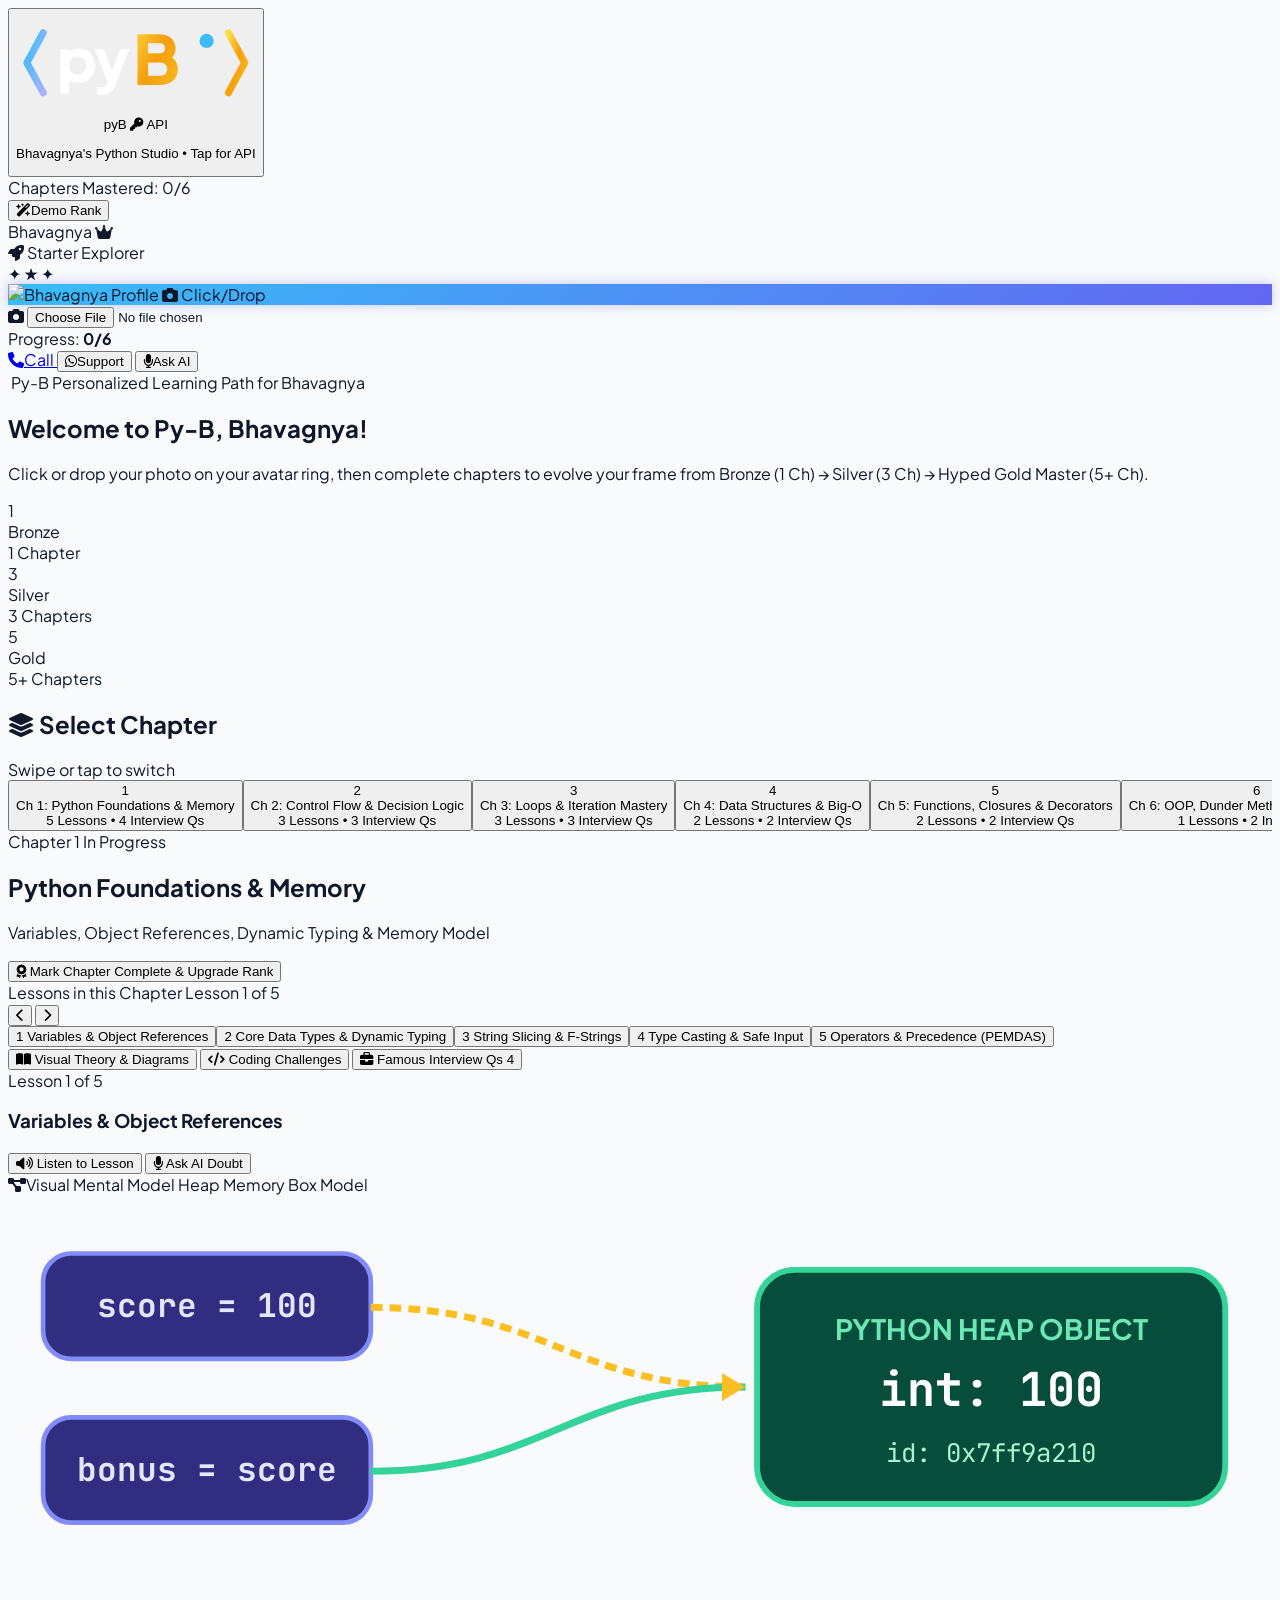
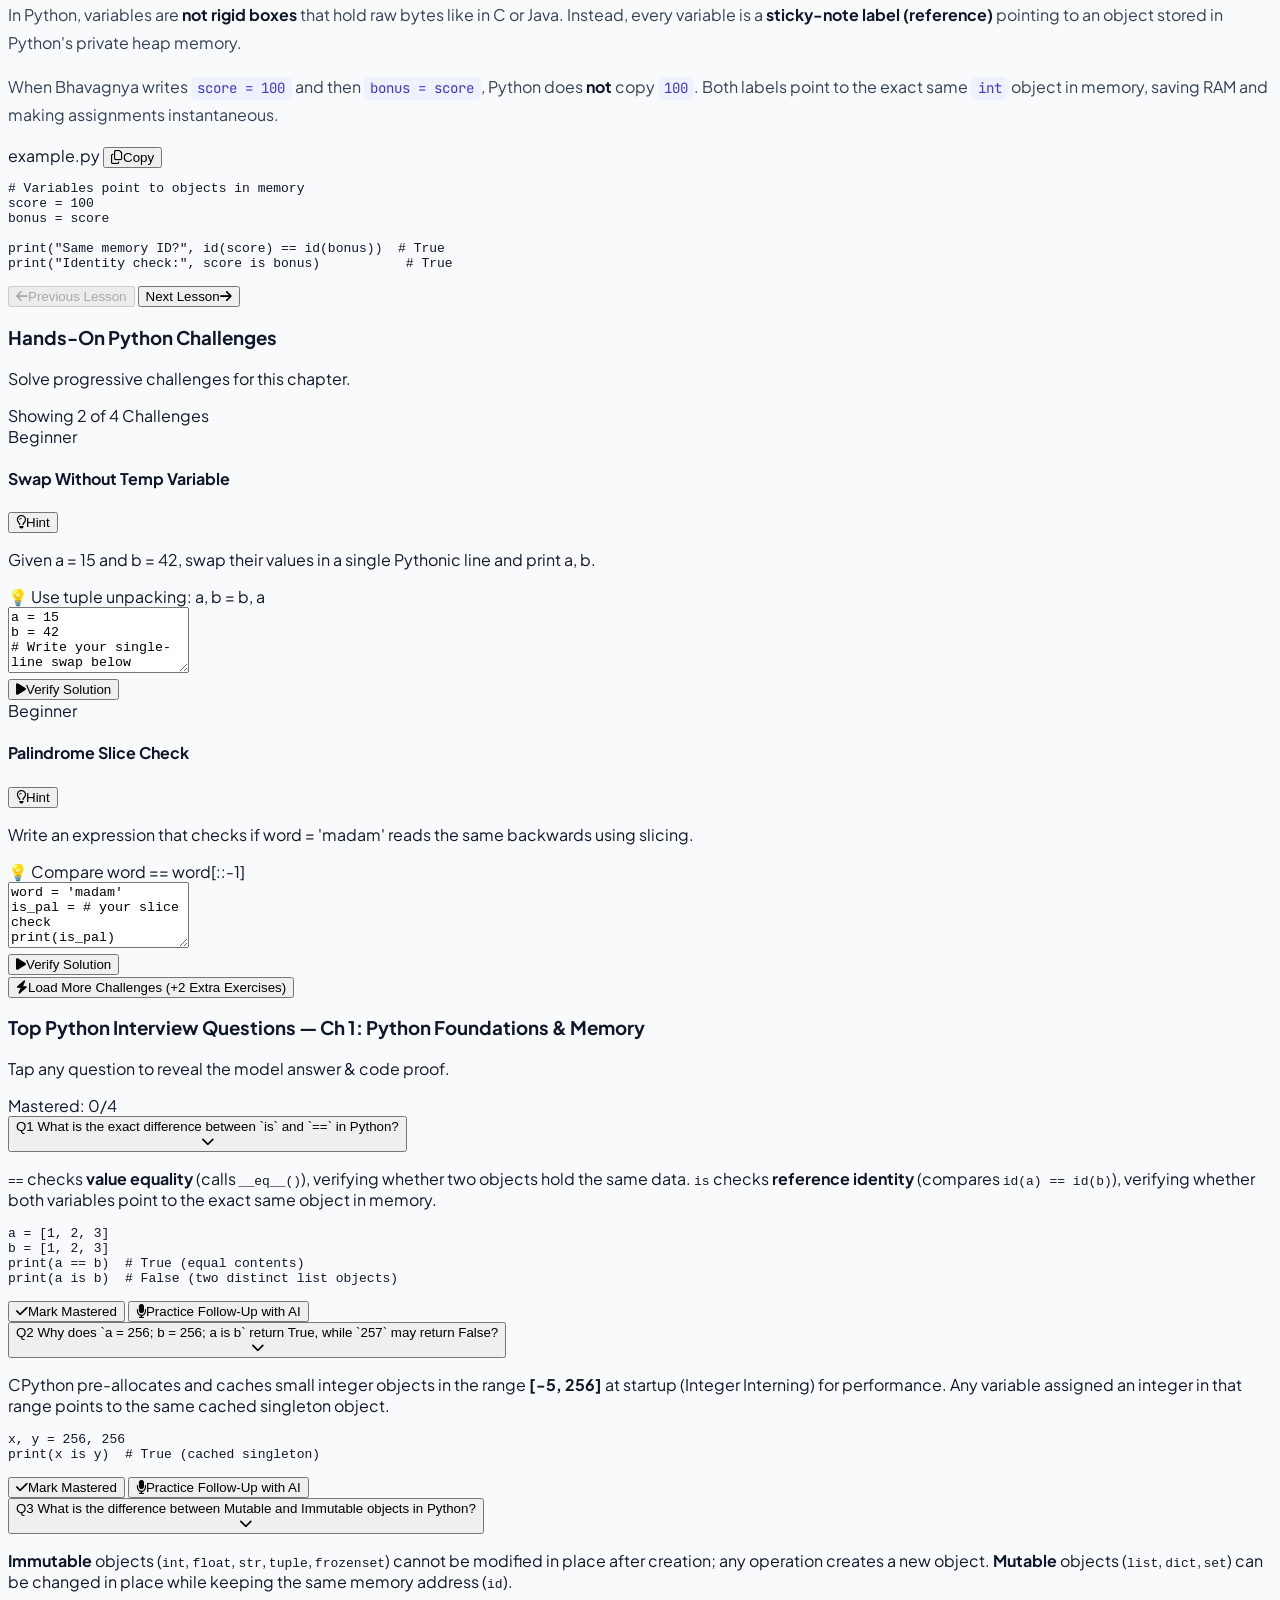
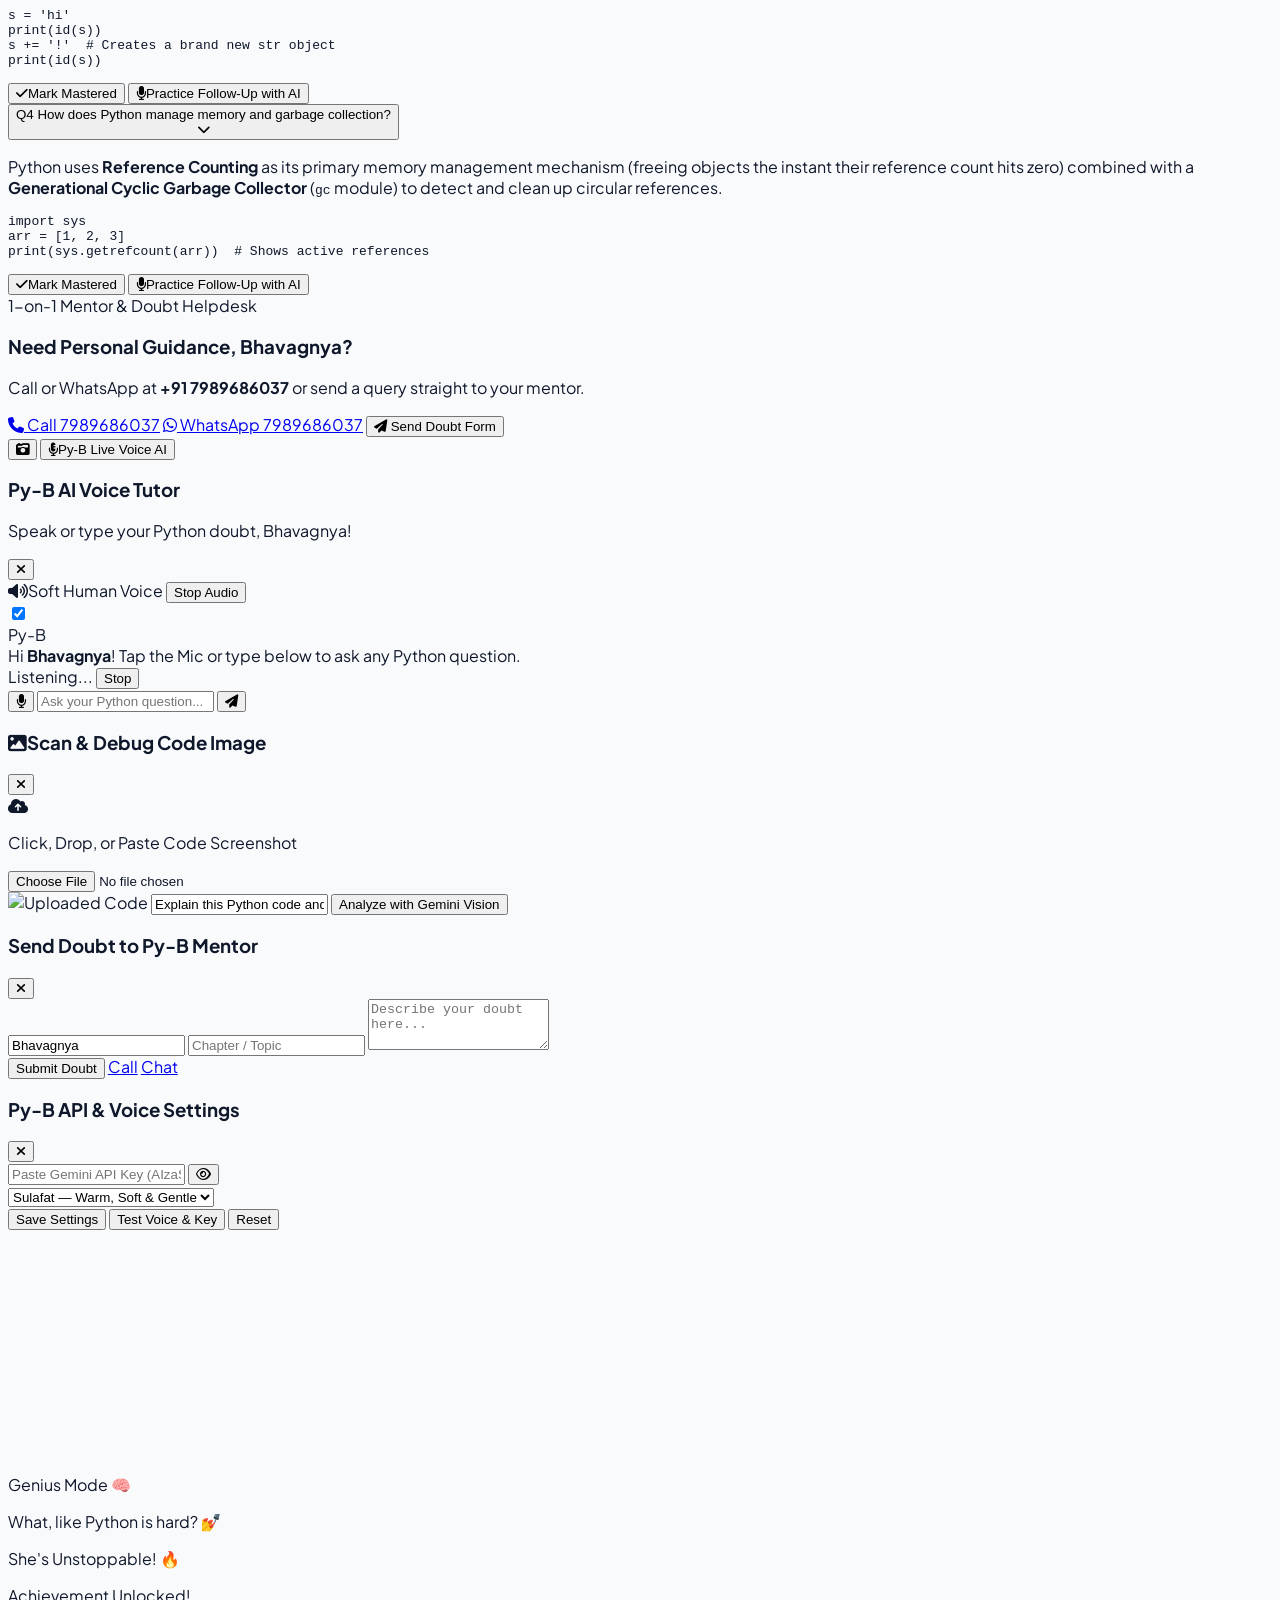
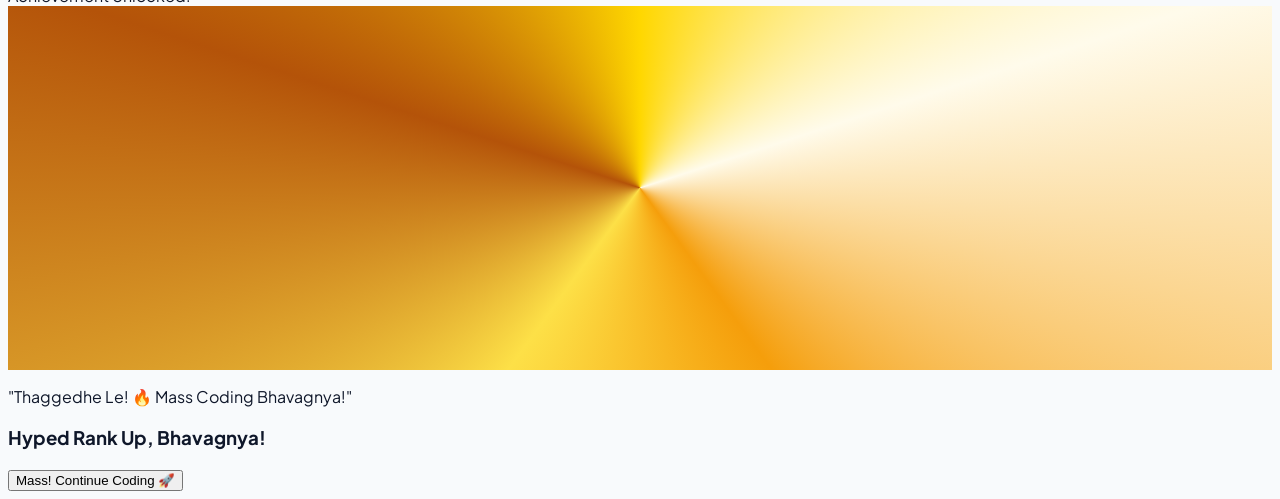
==== commit e59a121d: "Update index.html" ====
--- a/index.html
+++ b/index.html
@@ -231,9 +231,6 @@
           <div class="flex items-center gap-1.5">
             <button onclick="scrollLessonPalette(-220)" class="w-8 h-8 rounded-xl bg-white border border-slate-200 text-slate-700 flex items-center justify-center"><i class="fa-solid fa-chevron-left text-xs"></i></button>
             <button onclick="scrollLessonPalette(220)" class="w-8 h-8 rounded-xl bg-white border border-slate-200 text-slate-700 flex items-center justify-center"><i class="fa-solid fa-chevron-right text-xs"></i></button>
-            <button onclick="openAppIconStudioModal()" class="px-3 py-1.5 rounded-xl text-xs font-semibold bg-amber-50 hover:bg-amber-100 text-amber-800 border border-amber-200 flex items-center gap-1.5">
-              <i class="fa-solid fa-mobile-screen-button"></i> App Icon
-            </button>
           </div>
         </div>
         <div id="lessonPalette" class="lesson-palette-scroll gap-2 py-1"></div>
@@ -437,21 +434,11 @@
           <input type="password" id="customApiKeyInput" placeholder="Paste Gemini API Key (AIzaSy...)" class="w-full bg-slate-50 border border-slate-300 rounded-xl pl-3.5 pr-10 py-2.5 text-xs font-mono" />
           <button type="button" onclick="toggleApiKeyVisibility()" class="absolute right-3 text-slate-400"><i id="apiKeyEyeIcon" class="fa-regular fa-eye"></i></button>
         </div>
-        <div class="p-3 rounded-2xl bg-amber-50 border border-amber-200 flex items-center justify-between gap-3">
-          <div class="flex items-center gap-2.5">
-            <img id="settingsMiniAppIconPreview" src="" alt="pyB Icon" class="w-10 h-10 rounded-xl bg-slate-900 object-cover" />
-            <div>
-              <p class="text-xs font-extrabold text-slate-900">Home-Screen Shortcut Logo</p>
-              <p class="text-[11px] text-slate-600">Customize installed app icon</p>
-            </div>
-          </div>
-          <button type="button" onclick="closeApiSettingsModal(); openAppIconStudioModal();" class="px-3 py-2 rounded-xl bg-indigo-600 text-white font-bold text-xs">Customize Logo</button>
-        </div>
-        <select id="voicePersonaSelect" onchange="saveVoicePreference()" class="w-full bg-slate-50 border border-slate-300 rounded-xl px-3.5 py-2.5 text-xs font-semibold">
+        <select id="voicePersonaSelect" onchange="saveVoicePreference()" class="w-full bg-slate-50 border border-slate-300 rounded-xl px-3.5 py-2.5 text-xs font-bold">
           <option value="Sulafat">Sulafat — Warm, Soft & Gentle</option>
           <option value="Aoede">Aoede — Breezy & Natural</option>
-          <option value="Achernar">Achernar — Calm & Soothing</option>
-          <option value="Leda">Leda — Friendly & Youthful</option>
+          <option value="Achernar">Achernar — Calm & Gentle</option>
+          <option value="Leda">Leda — Youthful & Friendly</option>
         </select>
         <div id="apiKeyTestFeedback" class="hidden"></div>
         <div class="flex flex-wrap items-center gap-2">
@@ -463,49 +450,33 @@
     </div>
   </div>
 
-  <!-- App Icon Studio Modal -->
-  <div id="appIconStudioModal" class="fixed inset-0 z-50 hidden bg-slate-950/75 backdrop-blur-sm flex items-center justify-center p-4">
-    <div class="bg-white w-full max-w-md rounded-3xl shadow-2xl border border-slate-200 overflow-hidden">
-      <div class="p-4 bg-indigo-950 text-white flex items-center justify-between">
-        <h3 class="font-extrabold text-base">Dynamic App Shortcut Logo</h3>
-        <button onclick="closeAppIconStudioModal()" class="w-8 h-8 rounded-full bg-white/10 flex items-center justify-center"><i class="fa-solid fa-xmark"></i></button>
-      </div>
-      <div class="p-5 space-y-4">
-        <div class="bg-slate-900 rounded-2xl p-4 text-center">
-          <img id="liveAppIconPreviewImg" src="" alt="pyB App Icon" class="w-20 h-20 mx-auto rounded-[22px] shadow-2xl object-cover bg-slate-950" />
-          <span id="liveAppShortcutLabel" class="block text-xs font-bold text-white mt-2">pyB</span>
-        </div>
-        <div class="grid grid-cols-2 gap-2">
-          <button type="button" onclick="setAppIconTheme('royal')" id="iconThemeBtn-royal" class="icon-theme-btn p-2.5 rounded-xl border-2 border-indigo-600 bg-indigo-50 text-left text-xs font-extrabold">Royal Indigo & Gold</button>
-          <button type="button" onclick="setAppIconTheme('rank')" id="iconThemeBtn-rank" class="icon-theme-btn p-2.5 rounded-xl border border-slate-200 bg-white text-left text-xs font-extrabold">Auto-Sync Rank Tier</button>
-          <button type="button" onclick="setAppIconTheme('cyber')" id="iconThemeBtn-cyber" class="icon-theme-btn p-2.5 rounded-xl border border-slate-200 bg-white text-left text-xs font-extrabold">Emerald Matrix</button>
-          <button type="button" onclick="setAppIconTheme('avatar')" id="iconThemeBtn-avatar" class="icon-theme-btn p-2.5 rounded-xl border border-slate-200 bg-white text-left text-xs font-extrabold">Bhavagnya's Photo</button>
-        </div>
-        <div class="grid grid-cols-2 gap-3">
-          <input type="text" id="shortcutNameInput" value="pyB" maxlength="14" oninput="updateDynamicAppIcon()" class="bg-slate-50 border border-slate-300 rounded-xl px-3 py-2 text-xs font-bold" />
-          <label for="customAppIconFileInput" class="py-2 px-3 rounded-xl bg-slate-100 border border-slate-300 text-xs font-bold flex items-center justify-center gap-1.5 cursor-pointer">
-            <i class="fa-solid fa-upload"></i> Upload Image
-          </label>
-          <input type="file" id="customAppIconFileInput" accept="image/*" class="hidden" onchange="handleCustomAppIconUpload(event)" />
-        </div>
-        <div class="flex items-center gap-2">
-          <button type="button" onclick="downloadGeneratedAppIcon()" class="flex-1 py-2.5 px-4 rounded-xl bg-slate-900 text-white font-bold text-xs">Download 512px PNG</button>
-          <button type="button" onclick="closeAppIconStudioModal()" class="py-2.5 px-5 rounded-xl bg-indigo-600 text-white font-bold text-xs">Done</button>
-        </div>
-      </div>
-    </div>
-  </div>
-
-  <!-- Rank Celebration Modal -->
-  <div id="rankCelebrationModal" class="fixed inset-0 z-50 hidden bg-slate-950/75 backdrop-blur-sm flex items-center justify-center p-4">
-    <div class="bg-slate-900 border border-amber-400/50 text-white w-full max-w-sm rounded-3xl p-6 text-center shadow-2xl space-y-4">
-      <div id="celebrationRankTag" class="inline-block px-3 py-1 rounded-full bg-amber-400/20 text-amber-300 text-xs font-extrabold uppercase">Rank Unlocked!</div>
-      <div id="celebrationFramePreview" class="w-24 h-24 mx-auto rounded-full p-1.5 avatar-frame-gold">
-        <img id="celebrationAvatarImg" src="https://api.dicebear.com/7.x/avataaars/svg?seed=Bhavagnya&backgroundColor=c0aede" alt="Bhavagnya" class="w-full h-full rounded-full object-cover border-2 border-white" />
-      </div>
-      <h3 id="celebrationHeading" class="text-xl font-extrabold text-white">Hyped Rank Up, Bhavagnya!</h3>
+  <!-- 3-Second Funny & Uplifting AR Pop-Up Toast -->
+  <div id="funnyMoodPopup" class="fixed bottom-20 left-3 right-3 sm:left-auto sm:right-5 sm:w-80 z-50 hidden pointer-events-none">
+    <div class="bg-slate-900/95 backdrop-blur-md border-2 border-amber-400/80 rounded-3xl p-3.5 shadow-2xl text-white flex items-center gap-3">
+      <div class="relative w-20 h-20 rounded-2xl overflow-hidden shrink-0 border-2 border-cyan-400 shadow-lg bg-indigo-950">
+        <canvas id="funnyFilterCanvas" width="240" height="240" class="w-full h-full object-cover"></canvas>
+      </div>
+      <div class="flex-1 min-w-0">
+        <span id="funnyPopupBadge" class="inline-block text-[10px] font-extrabold uppercase tracking-wider px-2 py-0.5 rounded-full bg-amber-400 text-slate-950 mb-1">Genius Mode 🧠</span>
+        <p id="funnyPopupQuote" class="text-xs font-bold text-white leading-snug">What, like Python is hard? 💅</p>
+        <p id="funnyPopupSub" class="text-[11px] text-cyan-300 font-semibold mt-0.5">She's Unstoppable! 🔥</p>
+      </div>
+    </div>
+  </div>
+
+  <!-- Rank & Telugu Meme Achievement Celebration Modal -->
+  <div id="rankCelebrationModal" class="fixed inset-0 z-50 hidden bg-slate-950/80 backdrop-blur-sm flex items-center justify-center p-4">
+    <div class="bg-slate-900 border-2 border-amber-400/70 text-white w-full max-w-sm rounded-3xl p-5 text-center shadow-2xl space-y-3.5">
+      <div id="celebrationRankTag" class="inline-block px-3 py-1 rounded-full bg-amber-400/20 text-amber-300 text-xs font-extrabold uppercase tracking-wider">Achievement Unlocked!</div>
+      <div id="celebrationFramePreview" class="w-44 h-44 mx-auto rounded-3xl p-1.5 avatar-frame-gold overflow-hidden">
+        <canvas id="achievementMemeCanvas" width="360" height="360" class="w-full h-full rounded-2xl object-cover bg-slate-950"></canvas>
+      </div>
+      <div class="bg-white/10 border border-amber-400/30 rounded-2xl px-3 py-2">
+        <p id="teluguMemePunchline" class="text-sm font-extrabold text-amber-300">"Thaggedhe Le! 🔥 Mass Coding Bhavagnya!"</p>
+      </div>
+      <h3 id="celebrationHeading" class="text-lg font-extrabold text-white">Hyped Rank Up, Bhavagnya!</h3>
       <p id="celebrationSubtext" class="text-xs text-slate-300"></p>
-      <button onclick="document.getElementById('rankCelebrationModal').classList.add('hidden')" class="w-full py-3 rounded-2xl bg-amber-400 text-slate-950 font-extrabold text-sm">Awesome! Continue Learning</button>
+      <button onclick="document.getElementById('rankCelebrationModal').classList.add('hidden')" class="w-full py-3 rounded-2xl bg-gradient-to-r from-amber-400 to-yellow-500 text-slate-950 font-extrabold text-sm shadow-lg">Mass! Continue Coding 🚀</button>
     </div>
   </div>
 
--- a/styles.css
+++ b/styles.css
@@ -146,3 +146,46 @@
 border-radius: 0.375rem;
 font-size: 0.88em;
 }
+.theory-prose code {
+font-family: 'JetBrains Mono', monospace;
+background: #eef2ff;
+color: #4338ca;
+padding: 0.15rem 0.4rem;
+border-radius: 0.375rem;
+font-size: 0.88em;
+}
+
+/* 3-Second Uplifting & Funny Pop-up Toast Animations */
+@keyframes popBounceIn {
+0% {
+opacity: 0;
+transform: translateY(24px) scale(0.82) rotate(-2deg);
+}
+65% {
+opacity: 1;
+transform: translateY(-4px) scale(1.03) rotate(1deg);
+}
+100% {
+opacity: 1;
+transform: translateY(0) scale(1) rotate(0deg);
+}
+}
+
+@keyframes popFadeOut {
+0% {
+opacity: 1;
+transform: scale(1);
+}
+100% {
+opacity: 0;
+transform: translateY(-14px) scale(0.9);
+}
+}
+
+.funny-popup-enter {
+animation: popBounceIn 0.42s cubic-bezier(0.22, 1, 0.36, 1) forwards;
+}
+
+.funny-popup-exit {
+animation: popFadeOut 0.35s ease-in forwards;
+}
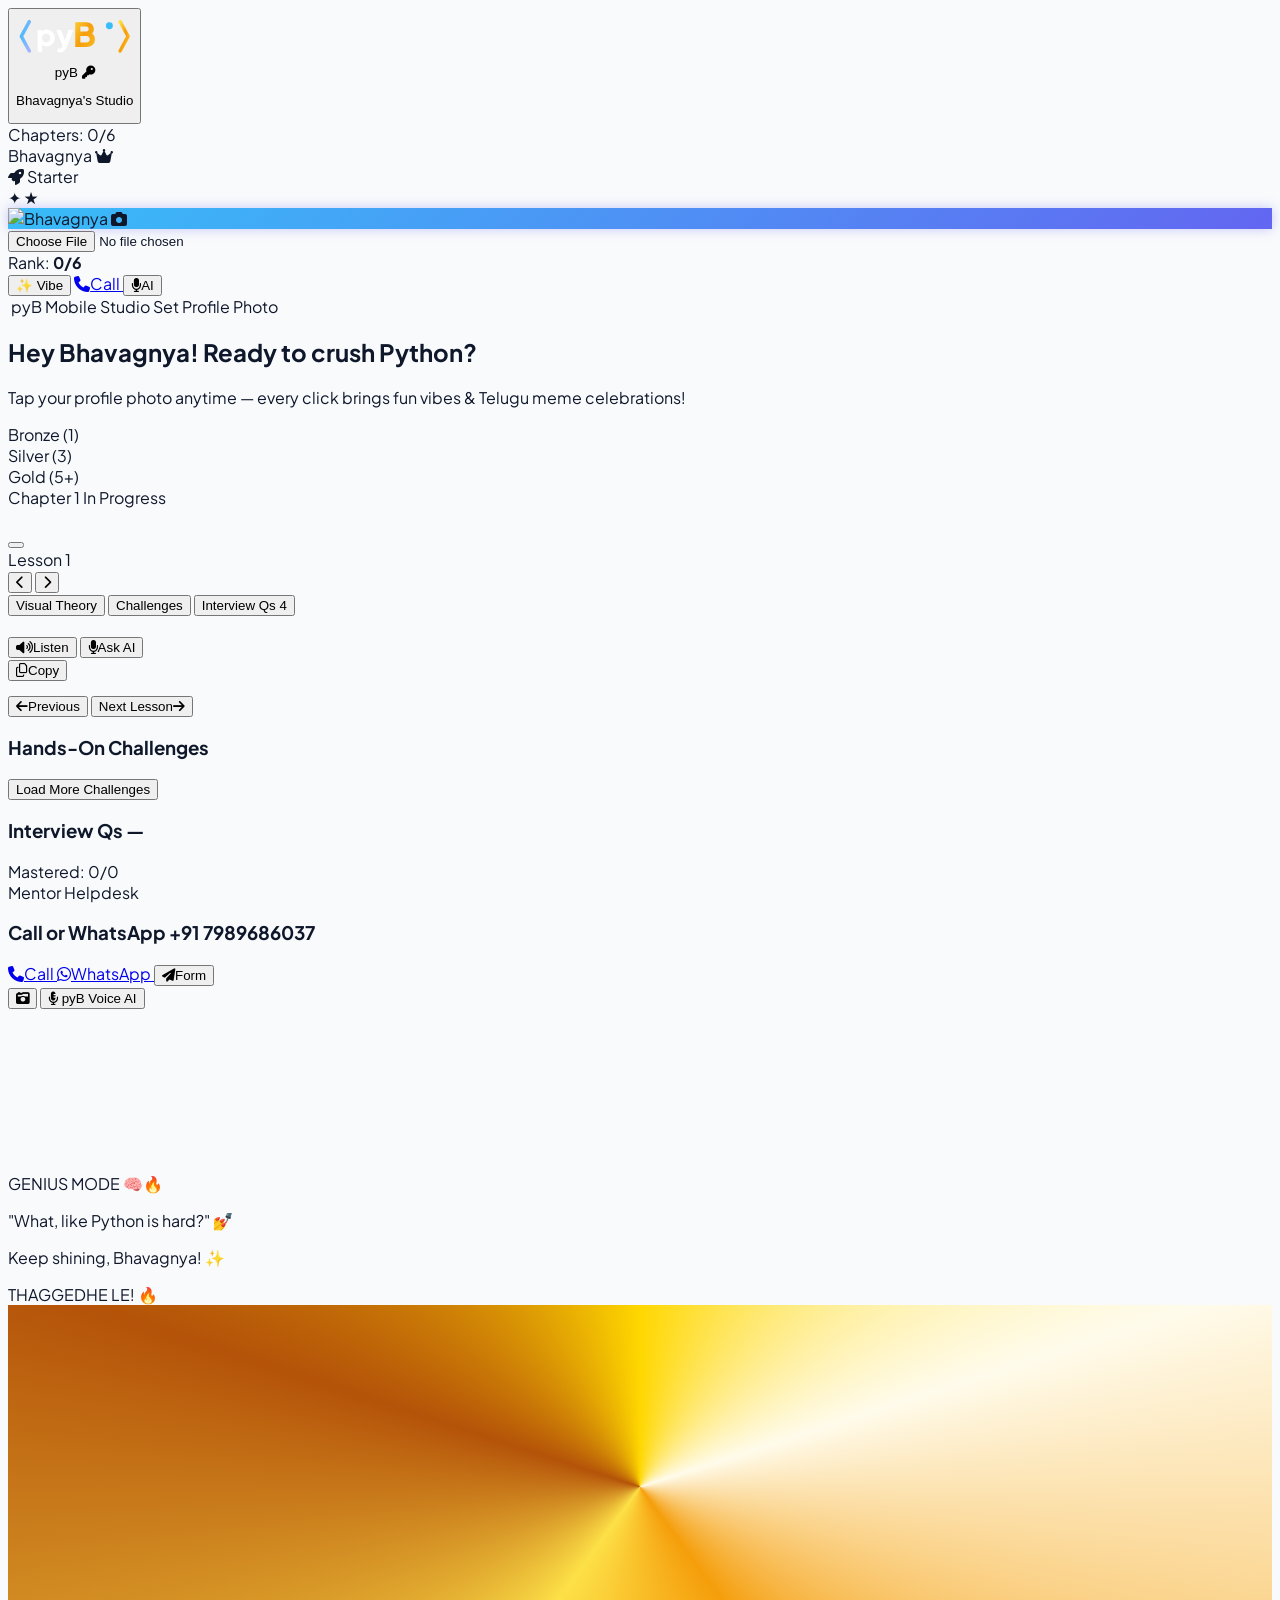
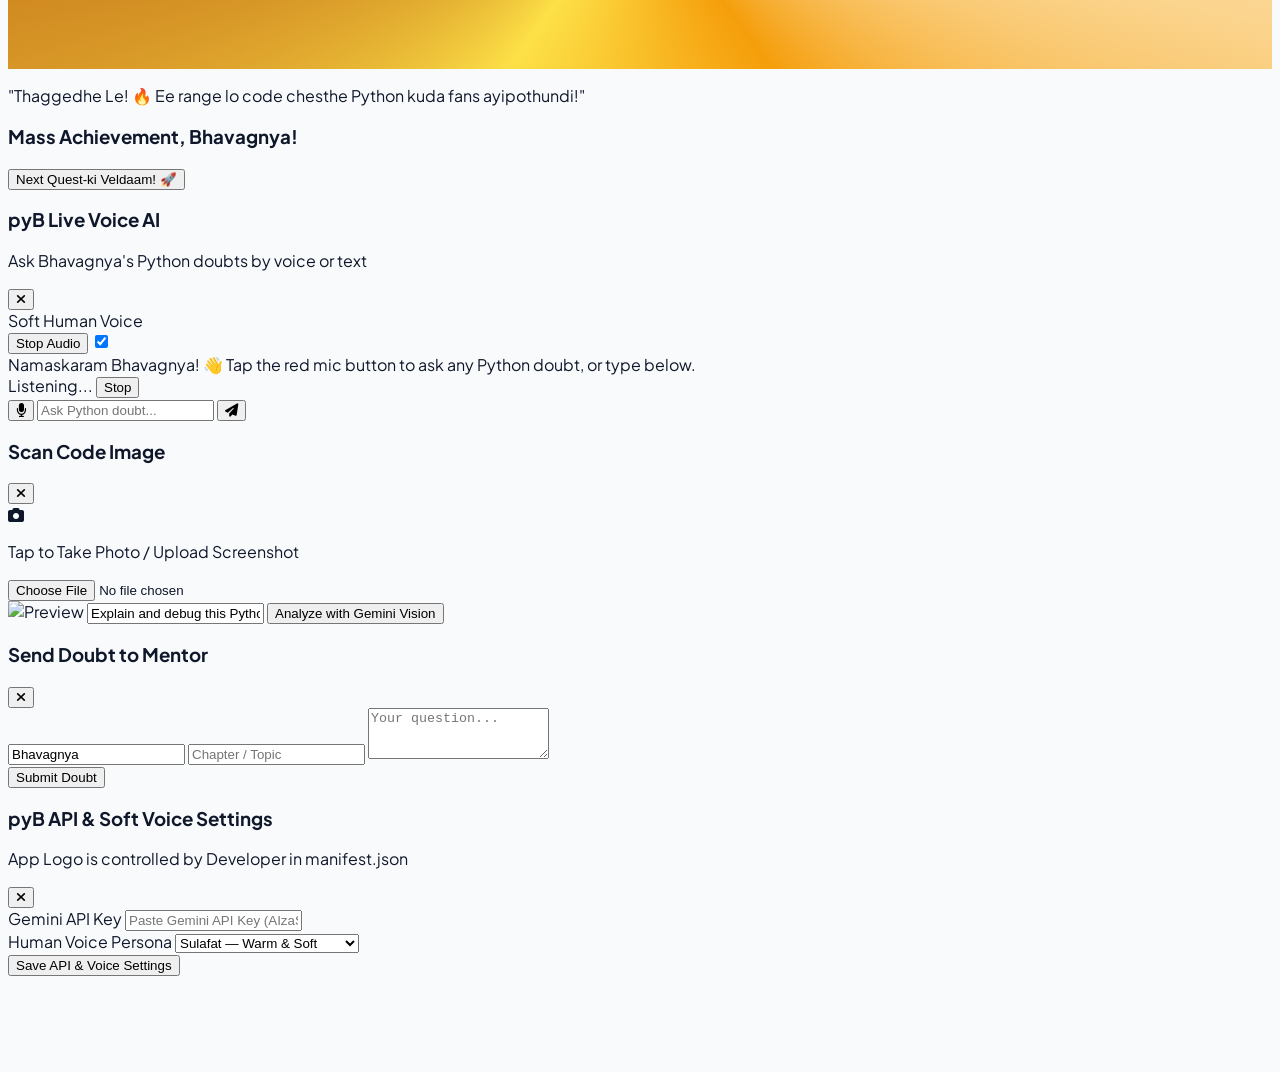
==== commit ce727cb6: "Rename index.html.html to index.html" ====
--- a/index.html
+++ b/index.html
@@ -2,17 +2,19 @@
 <html lang="en">
 <head>
   <meta charset="UTF-8" />
-  <meta name="viewport" content="width=device-width, initial-scale=1.0, maximum-scale=5.0" />
-  <meta name="theme-color" content="#1e1b4b" id="dynamicThemeColorMeta" />
+  <meta name="viewport" content="width=device-width, initial-scale=1.0, maximum-scale=5.0, viewport-fit=cover" />
+  <meta name="theme-color" content="#1e1b4b" id="manifestThemeColorMeta" />
   <meta name="apple-mobile-web-app-capable" content="yes" />
   <meta name="apple-mobile-web-app-status-bar-style" content="black-translucent" />
   <meta name="apple-mobile-web-app-title" content="pyB" />
-  <link id="dynamicFaviconLink" rel="icon" type="image/png" href="" />
-  <link id="dynamicAppleTouchIconLink" rel="apple-touch-icon" href="" />
-  <link id="dynamicManifestLink" rel="manifest" href="./manifest.json" />
-  <title>pyB — Bhavagnya's Interactive Python Mastery</title>
-
-  <!-- Google Fonts: Plus Jakarta Sans, Inter & JetBrains Mono -->
+
+  <!-- Developer-Controlled Manifest & Icons (Synchronized from manifest.json) -->
+  <link rel="manifest" href="./manifest.json" />
+  <link id="manifestFaviconLink" rel="icon" type="image/png" href="" />
+  <link id="manifestAppleTouchIconLink" rel="apple-touch-icon" href="" />
+  <title>pyB — Bhavagnya's Mobile Python Studio</title>
+
+  <!-- Google Fonts -->
   <link rel="preconnect" href="https://fonts.googleapis.com" />
   <link rel="preconnect" href="https://fonts.gstatic.com" crossorigin />
   <link href="https://fonts.googleapis.com/css2?family=Inter:wght@400;500;600;700&family=JetBrains+Mono:wght@400;500;600;700&family=Plus+Jakarta+Sans:wght@500;600;700;800&display=swap" rel="stylesheet" />
@@ -21,7 +23,7 @@
   <script src="https://cdn.tailwindcss.com"></script>
   <link rel="stylesheet" href="https://cdnjs.cloudflare.com/ajax/libs/font-awesome/6.5.1/css/all.min.css" />
 
-  <!-- Dedicated Custom Stylesheet -->
+  <!-- Custom Stylesheet -->
   <link rel="stylesheet" href="./styles.css" />
 
   <script>
@@ -37,16 +39,16 @@
     };
   </script>
 </head>
-<body class="antialiased selection:bg-indigo-100 selection:text-indigo-900 pb-24">
-
-  <!-- STICKY TOP HEADER -->
-  <header class="sticky top-0 z-40 bg-white/95 backdrop-blur-md border-b border-slate-200 shadow-sm">
-    <div class="max-w-6xl mx-auto px-3 sm:px-6 py-2.5 flex items-center justify-between gap-2">
-      <!-- Custom pyB App Logo -->
-      <button onclick="openApiSettingsModal()" title="Click to Configure Gemini API Key & Natural Voice"
-              class="flex items-center gap-2.5 text-left group rounded-2xl p-1 -ml-1 hover:bg-indigo-50/70 transition focus:outline-none focus:ring-2 focus:ring-indigo-400">
-        <div class="relative h-10 sm:h-11 px-2.5 rounded-2xl bg-gradient-to-br from-slate-900 via-indigo-900 to-violet-800 flex items-center justify-center shadow-md shadow-indigo-200 border border-indigo-400/30 group-hover:scale-105 transition-transform">
-          <svg viewBox="0 0 88 38" class="h-6 sm:h-7 w-auto" aria-label="pyB App Logo">
+<body class="antialiased selection:bg-indigo-100 selection:text-indigo-900">
+
+  <!-- STICKY MOBILE-FIRST HEADER -->
+  <header class="sticky top-0 z-40 bg-white/95 backdrop-blur-md border-b border-slate-200 shadow-sm pt-[env(safe-area-inset-top)]">
+    <div class="max-w-5xl mx-auto px-3 sm:px-6 py-2 flex items-center justify-between gap-2">
+      <!-- Top-Left pyB Brand Logo (Developer-Locked Icon; Tap for API Key & Soft Voice) -->
+      <button onclick="openApiSettingsModal()" title="Tap to Configure Gemini API Key & Natural Voice"
+              class="min-h-[44px] flex items-center gap-2 text-left group rounded-2xl p-1 -ml-1 active:scale-95 transition">
+        <div class="relative h-10 px-2.5 rounded-2xl bg-gradient-to-br from-slate-900 via-indigo-900 to-violet-800 flex items-center justify-center shadow-md border border-indigo-400/30">
+          <svg viewBox="0 0 88 38" class="h-6 w-auto" aria-label="pyB App Logo">
             <defs>
               <linearGradient id="pybGoldGrad" x1="0%" y1="0%" x2="100%" y2="100%">
                 <stop offset="0%" stop-color="#fde047"/>
@@ -60,427 +62,443 @@
             </defs>
             <path d="M10 8 L4 19 L10 30" fill="none" stroke="url(#pybCyanGrad)" stroke-width="2.6" stroke-linecap="round" stroke-linejoin="round"/>
             <path d="M78 8 L84 19 L78 30" fill="none" stroke="url(#pybGoldGrad)" stroke-width="2.6" stroke-linecap="round" stroke-linejoin="round"/>
-            <text x="15" y="26" font-family="Plus Jakarta Sans, Inter, sans-serif" font-weight="800" font-size="22" fill="#ffffff" letter-spacing="-0.5">py</text>
+            <text x="15" y="26" font-family="Plus Jakarta Sans, Inter, sans-serif" font-weight="800" font-size="22" fill="#ffffff">py</text>
             <text x="43" y="27" font-family="Plus Jakarta Sans, Inter, sans-serif" font-weight="900" font-size="25" fill="url(#pybGoldGrad)">B</text>
             <circle cx="70" cy="11" r="2.6" fill="#38bdf8"/>
           </svg>
-          <span id="apiKeyStatusDot" class="absolute -top-1 -right-1 w-3 h-3 rounded-full bg-emerald-400 border-2 border-white"></span>
+          <span class="absolute -top-1 -right-1 w-2.5 h-2.5 rounded-full bg-emerald-400 border-2 border-white"></span>
         </div>
         <div>
-          <div class="flex items-center gap-1.5">
-            <span class="font-extrabold text-lg sm:text-xl tracking-tight text-slate-900 group-hover:text-indigo-700 transition-colors">pyB</span>
-            <span class="text-[10px] font-bold uppercase tracking-wider px-2 py-0.5 rounded-full bg-indigo-50 text-indigo-600 border border-indigo-100 flex items-center gap-1">
-              <i class="fa-solid fa-key text-[8px]"></i> API
+          <div class="flex items-center gap-1">
+            <span class="font-extrabold text-base sm:text-lg tracking-tight text-slate-900">pyB</span>
+            <span class="text-[10px] font-bold uppercase px-1.5 py-0.5 rounded-full bg-indigo-50 text-indigo-600 border border-indigo-100">
+              <i class="fa-solid fa-key text-[8px]"></i>
             </span>
           </div>
-          <p class="text-[11px] text-slate-500 hidden sm:block">Bhavagnya's Python Studio • Tap for API</p>
+          <p class="text-[10px] text-slate-500 leading-tight">Bhavagnya's Studio</p>
         </div>
       </button>
 
-      <!-- Desktop Progress -->
-      <div class="hidden md:flex items-center gap-3 bg-slate-50 border border-slate-200/80 px-3.5 py-1.5 rounded-2xl">
+      <!-- Desktop Progress Bar -->
+      <div class="hidden md:flex items-center gap-3 bg-slate-50 border border-slate-200 px-3.5 py-1.5 rounded-2xl">
         <div class="text-xs font-semibold text-slate-600">
-          Chapters Mastered: <span id="headerCompletedCount" class="text-indigo-600 font-bold">0</span>/<span id="headerTotalChapters">6</span>
+          Chapters: <span id="headerCompletedCount" class="text-indigo-600 font-bold">0</span>/<span id="headerTotalChapters">6</span>
         </div>
         <div class="w-28 h-2 bg-slate-200 rounded-full overflow-hidden">
           <div id="headerProgressBar" class="h-full bg-gradient-to-r from-indigo-500 to-amber-500 transition-all duration-500" style="width: 0%"></div>
         </div>
-        <button onclick="simulateTierDemo()" class="text-[11px] font-semibold text-amber-600 hover:text-amber-700 bg-amber-50 px-2 py-0.5 rounded-lg border border-amber-200 transition">
-          <i class="fa-solid fa-wand-magic-sparkles mr-1"></i>Demo Rank
-        </button>
-      </div>
-
-      <!-- Bhavagnya Profile Card -->
-      <div class="flex items-center gap-2.5 sm:gap-3">
+      </div>
+
+      <!-- Bhavagnya Profile Photo & Tiered Frame (Drives Pop-ups & Telugu Meme Cards) -->
+      <div class="flex items-center gap-2">
         <div class="text-right">
-          <div class="flex items-center justify-end gap-1.5">
-            <span class="font-extrabold text-sm sm:text-base text-slate-900 tracking-tight">Bhavagnya</span>
+          <div class="flex items-center justify-end gap-1">
+            <span class="font-extrabold text-xs sm:text-sm text-slate-900">Bhavagnya</span>
             <span id="tierCrownIcon" class="hidden text-amber-500 text-xs"><i class="fa-solid fa-crown"></i></span>
           </div>
-          <div class="flex items-center justify-end gap-1">
-            <span id="tierBadge" class="inline-flex items-center gap-1 text-[10px] sm:text-[11px] font-bold px-2 py-0.5 rounded-full bg-indigo-50 text-indigo-700 border border-indigo-200 transition-all">
-              <i class="fa-solid fa-rocket text-[10px]"></i> Starter Explorer
-            </span>
-          </div>
-        </div>
+          <span id="tierBadge" class="inline-flex items-center gap-1 text-[10px] font-bold px-2 py-0.5 rounded-full bg-indigo-50 text-indigo-700 border border-indigo-200">
+            <i class="fa-solid fa-rocket text-[9px]"></i> Starter
+          </span>
+        </div>
+
         <div id="avatarDropZone"
              ondragover="handleAvatarDragOver(event)"
              ondragleave="handleAvatarDragLeave(event)"
              ondrop="handleAvatarDrop(event)"
-             class="relative group rounded-full transition-all duration-200">
+             class="relative group rounded-full cursor-pointer">
           <div id="goldSparkles" class="hidden pointer-events-none">
             <span class="sparkle-particle absolute -top-2 -left-1 text-amber-400 text-xs">✦</span>
-            <span class="sparkle-particle absolute -top-1 -right-2 text-yellow-500 text-sm" style="animation-delay:0.5s">★</span>
-            <span class="sparkle-particle absolute -bottom-1 -left-2 text-amber-500 text-xs" style="animation-delay:1s">✦</span>
-          </div>
-          <div id="avatarOuterFrame" class="avatar-frame-starter p-[3.5px] sm:p-1 rounded-full transition-all duration-500">
-            <div class="relative w-11 h-11 sm:w-12 sm:h-12 rounded-full overflow-hidden bg-slate-900 border-2 border-white">
+            <span class="sparkle-particle absolute -top-1 -right-2 text-yellow-500 text-sm">★</span>
+          </div>
+          <div id="avatarOuterFrame" class="avatar-frame-starter p-[3px] rounded-full transition-all duration-500">
+            <label for="avatarUploadInput" title="Tap to Upload Bhavagnya's Photo"
+                   class="block relative w-11 h-11 rounded-full overflow-hidden bg-slate-900 border-2 border-white cursor-pointer">
               <img id="userAvatarImg"
                    src="https://api.dicebear.com/7.x/avataaars/svg?seed=Bhavagnya&backgroundColor=c0aede"
-                   alt="Bhavagnya Profile"
+                   alt="Bhavagnya"
                    class="w-full h-full object-cover" />
-              <label for="avatarUploadInput"
-                     class="absolute inset-0 bg-slate-900/65 opacity-0 group-hover:opacity-100 active:opacity-100 flex flex-col items-center justify-center text-white cursor-pointer transition-opacity">
-                <i class="fa-solid fa-camera text-xs"></i>
-                <span class="text-[7px] font-bold uppercase mt-0.5 leading-tight text-center">Click/Drop</span>
-              </label>
-            </div>
-          </div>
-          <label for="avatarUploadInput"
-                 class="absolute -bottom-1 -right-1 w-5 h-5 rounded-full bg-indigo-600 text-white border-2 border-white flex items-center justify-center shadow cursor-pointer hover:bg-indigo-700 transition">
-            <i class="fa-solid fa-camera text-[9px]"></i>
+              <span class="absolute bottom-0 inset-x-0 bg-slate-950/70 text-white text-[9px] text-center py-0.5 font-bold">
+                <i class="fa-solid fa-camera"></i>
+              </span>
+            </label>
+          </div>
+          <input type="file" id="avatarUploadInput" accept="image/*" class="hidden" onchange="handleAvatarUpload(event)" />
+        </div>
+      </div>
+    </div>
+
+    <!-- Mobile Touch Action Strip -->
+    <div class="md:hidden bg-slate-50 border-t border-slate-200/80 px-3 py-1.5 flex items-center justify-between gap-2 text-xs">
+      <div class="flex items-center gap-2">
+        <span class="font-bold text-slate-700">Rank: <strong id="mobileCompletedCount" class="text-indigo-600">0/6</strong></span>
+        <div class="w-16 h-1.5 bg-slate-200 rounded-full overflow-hidden">
+          <div id="mobileProgressBar" class="h-full bg-indigo-600 transition-all duration-500" style="width: 0%"></div>
+        </div>
+      </div>
+      <div class="flex items-center gap-1.5">
+        <button onclick="showRandomFunnyMoodPopup(true)" class="min-h-[34px] px-2.5 py-1 rounded-xl bg-amber-100 text-amber-900 border border-amber-300 font-extrabold active:scale-95">
+          ✨ Vibe
+        </button>
+        <a href="tel:+917989686037" class="min-h-[34px] px-2.5 py-1 rounded-xl bg-sky-50 text-sky-700 border border-sky-200 font-bold flex items-center gap-1 active:scale-95">
+          <i class="fa-solid fa-phone text-[10px]"></i>Call
+        </a>
+        <button onclick="toggleVoiceTutorModal(true)" class="min-h-[34px] px-2.5 py-1 rounded-xl bg-indigo-600 text-white font-bold flex items-center gap-1 active:scale-95">
+          <i class="fa-solid fa-microphone text-[10px]"></i>AI
+        </button>
+      </div>
+    </div>
+  </header>
+
+  <!-- MAIN MOBILE-OPTIMIZED CONTAINER -->
+  <main class="max-w-5xl mx-auto px-3 sm:px-6 pt-4 space-y-5">
+
+    <!-- Compact Mobile Hero Banner -->
+    <section class="bg-gradient-to-r from-slate-900 via-indigo-950 to-slate-900 rounded-3xl p-4 sm:p-6 text-white shadow-lg flex flex-col sm:flex-row sm:items-center justify-between gap-3">
+      <div class="space-y-1">
+        <div class="flex items-center gap-2">
+          <span class="inline-flex items-center gap-1 px-2.5 py-0.5 rounded-full bg-white/10 text-[11px] font-bold text-amber-300">
+            <i class="fa-solid fa-sparkles"></i> pyB Mobile Studio
+          </span>
+          <label for="avatarUploadInput" class="text-[11px] font-bold text-sky-300 underline cursor-pointer">
+            Set Profile Photo
           </label>
-          <input type="file" id="avatarUploadInput" accept="image/*" class="hidden" onchange="handleAvatarUpload(event)" />
-        </div>
-      </div>
-    </div>
-
-    <!-- Mobile Quick Actions -->
-    <div class="md:hidden bg-slate-50/90 border-t border-slate-200/70 px-3 py-1.5 flex items-center justify-between text-xs">
-      <div class="flex items-center gap-2">
-        <span class="font-semibold text-slate-600">Progress: <strong id="mobileCompletedCount" class="text-indigo-600">0/6</strong></span>
-        <div class="w-20 h-1.5 bg-slate-200 rounded-full overflow-hidden">
-          <div id="mobileProgressBar" class="h-full bg-gradient-to-r from-indigo-500 to-amber-500 transition-all duration-500" style="width: 0%"></div>
-        </div>
-      </div>
-      <div class="flex items-center gap-2">
-        <a href="tel:+917989686037" class="text-sky-700 font-semibold bg-sky-50 border border-sky-200 px-2 py-0.5 rounded-lg">
-          <i class="fa-solid fa-phone mr-1"></i>Call
-        </a>
-        <button onclick="openContactModal()" class="text-emerald-700 font-semibold bg-emerald-50 border border-emerald-200 px-2 py-0.5 rounded-lg">
-          <i class="fa-brands fa-whatsapp mr-1"></i>Support
-        </button>
-        <button onclick="toggleVoiceTutorModal(true)" class="text-indigo-700 font-semibold bg-indigo-50 border border-indigo-200 px-2 py-0.5 rounded-lg">
-          <i class="fa-solid fa-microphone mr-1"></i>Ask AI
-        </button>
-      </div>
-    </div>
-  </header>
-
-  <!-- MAIN CONTENT -->
-  <main class="max-w-6xl mx-auto px-3 sm:px-6 pt-5 space-y-6">
-    <!-- Welcome Banner -->
-    <section class="bg-gradient-to-r from-slate-900 via-indigo-950 to-slate-900 rounded-3xl p-4 sm:p-6 text-white shadow-lg border border-indigo-800/40">
-      <div class="flex flex-col lg:flex-row lg:items-center justify-between gap-4">
-        <div class="space-y-1.5">
-          <div class="inline-flex items-center gap-2 px-3 py-1 rounded-full bg-white/10 border border-white/15 text-xs font-semibold text-amber-300">
-            <i class="fa-solid fa-sparkles"></i> Py-B Personalized Learning Path for Bhavagnya
-          </div>
-          <h1 class="text-xl sm:text-2xl md:text-3xl font-extrabold tracking-tight">
-            Welcome to Py-B, <span class="text-transparent bg-clip-text bg-gradient-to-r from-amber-300 via-yellow-200 to-amber-400">Bhavagnya!</span>
-          </h1>
-          <p class="text-xs sm:text-sm text-slate-300 max-w-2xl leading-relaxed">
-            Click or drop your photo on your avatar ring, then complete chapters to evolve your frame from <span class="text-amber-400 font-semibold">Bronze (1 Ch)</span> → <span class="text-slate-200 font-semibold">Silver (3 Ch)</span> → <span class="text-yellow-300 font-bold">Hyped Gold Master (5+ Ch)</span>.
-          </p>
-        </div>
-        <div class="grid grid-cols-3 gap-2 sm:gap-3 shrink-0">
-          <div id="milestoneBronze" class="rounded-2xl bg-white/5 border border-amber-600/40 p-2.5 text-center transition-all">
-            <div class="w-7 h-7 mx-auto rounded-full bg-gradient-to-br from-amber-500 to-amber-800 flex items-center justify-center text-white text-xs font-bold mb-1 shadow">1</div>
-            <div class="text-[11px] font-bold text-amber-300">Bronze</div>
-            <div class="text-[10px] text-slate-400">1 Chapter</div>
-          </div>
-          <div id="milestoneSilver" class="rounded-2xl bg-white/5 border border-slate-400/40 p-2.5 text-center transition-all">
-            <div class="w-7 h-7 mx-auto rounded-full bg-gradient-to-br from-slate-200 to-slate-500 flex items-center justify-center text-slate-900 text-xs font-bold mb-1 shadow">3</div>
-            <div class="text-[11px] font-bold text-slate-200">Silver</div>
-            <div class="text-[10px] text-slate-400">3 Chapters</div>
-          </div>
-          <div id="milestoneGold" class="rounded-2xl bg-white/5 border border-yellow-400/50 p-2.5 text-center transition-all">
-            <div class="w-7 h-7 mx-auto rounded-full bg-gradient-to-br from-yellow-300 via-amber-400 to-yellow-600 flex items-center justify-center text-slate-950 text-xs font-bold mb-1 shadow">5</div>
-            <div class="text-[11px] font-bold text-yellow-300">Gold</div>
-            <div class="text-[10px] text-slate-400">5+ Chapters</div>
-          </div>
+        </div>
+        <h1 class="text-lg sm:text-2xl font-extrabold leading-tight">
+          Hey <span class="text-amber-300">Bhavagnya!</span> Ready to crush Python?
+        </h1>
+        <p class="text-xs text-slate-300">
+          Tap your profile photo anytime — every click brings fun vibes & Telugu meme celebrations!
+        </p>
+      </div>
+      <div class="grid grid-cols-3 gap-1.5 text-center shrink-0">
+        <div id="milestoneBronze" class="rounded-xl bg-white/5 border border-amber-500/40 px-2.5 py-1.5">
+          <div class="text-[11px] font-extrabold text-amber-300">Bronze (1)</div>
+        </div>
+        <div id="milestoneSilver" class="rounded-xl bg-white/5 border border-slate-400/40 px-2.5 py-1.5">
+          <div class="text-[11px] font-extrabold text-slate-200">Silver (3)</div>
+        </div>
+        <div id="milestoneGold" class="rounded-xl bg-white/5 border border-yellow-400/50 px-2.5 py-1.5">
+          <div class="text-[11px] font-extrabold text-yellow-300">Gold (5+)</div>
         </div>
       </div>
     </section>
 
-    <!-- Chapter Selector -->
-    <section>
-      <div class="flex items-center justify-between mb-2.5">
-        <h2 class="text-sm font-extrabold uppercase tracking-wider text-slate-500 flex items-center gap-2">
-          <i class="fa-solid fa-layer-group text-indigo-600"></i> Select Chapter
-        </h2>
-        <span class="text-xs text-slate-500 font-medium">Swipe or tap to switch</span>
-      </div>
-      <div id="chapterTabsContainer" class="lesson-palette-scroll gap-2.5 pb-1"></div>
+    <!-- Horizontal Swipeable Chapter Tabs -->
+    <section aria-label="Python Chapters">
+      <div id="chapterTabsContainer" class="lesson-palette-scroll gap-2 pb-1"></div>
     </section>
 
     <!-- Active Chapter Workspace -->
-    <section id="chapterWorkspace" class="bg-white rounded-3xl border border-slate-200/90 shadow-sm overflow-hidden">
-      <div class="p-4 sm:p-6 border-b border-slate-100 bg-gradient-to-r from-slate-50 to-indigo-50/40 flex flex-col sm:flex-row sm:items-center justify-between gap-4">
+    <section class="bg-white rounded-3xl border border-slate-200 shadow-sm overflow-hidden">
+      <div class="p-4 sm:p-6 border-b border-slate-100 bg-slate-50/70 flex flex-col sm:flex-row sm:items-center justify-between gap-3">
         <div>
           <div class="flex items-center gap-2 mb-1">
-            <span id="activeChapterBadge" class="text-xs font-bold uppercase tracking-wider px-2.5 py-0.5 rounded-lg bg-indigo-600 text-white">Chapter 1</span>
-            <span id="chapterStatusTag" class="text-xs font-semibold px-2.5 py-0.5 rounded-lg bg-slate-200/70 text-slate-700">In Progress</span>
-          </div>
-          <h2 id="activeChapterTitle" class="text-xl sm:text-2xl font-extrabold text-slate-900">Python Foundations & Memory</h2>
-          <p id="activeChapterSubtitle" class="text-xs sm:text-sm text-slate-600 mt-0.5"></p>
+            <span id="activeChapterBadge" class="text-xs font-extrabold px-2.5 py-0.5 rounded-lg bg-indigo-600 text-white">Chapter 1</span>
+            <span id="chapterStatusTag" class="text-xs font-bold px-2.5 py-0.5 rounded-lg bg-slate-200 text-slate-700">In Progress</span>
+          </div>
+          <h2 id="activeChapterTitle" class="text-lg sm:text-xl font-extrabold text-slate-900"></h2>
+          <p id="activeChapterSubtitle" class="text-xs sm:text-sm text-slate-600"></p>
         </div>
         <button id="completeChapterBtn" onclick="toggleChapterComplete()"
-                class="w-full sm:w-auto px-5 py-3 rounded-2xl font-bold text-sm bg-gradient-to-r from-indigo-600 to-violet-600 text-white shadow-md flex items-center justify-center gap-2">
-          <i class="fa-solid fa-award"></i><span>Mark Chapter Complete & Upgrade Rank</span>
-        </button>
-      </div>
-
-      <!-- Lesson Palette -->
-      <div class="bg-slate-50/80 border-b border-slate-200/80 px-3 sm:px-6 py-3">
+                class="w-full sm:w-auto min-h-[48px] px-5 py-3 rounded-2xl font-extrabold text-sm bg-gradient-to-r from-indigo-600 to-violet-600 text-white shadow-md active:scale-[0.98] transition">
+        </button>
+      </div>
+
+      <!-- Mobile Swipeable Lesson Palette with Large Touch Arrows -->
+      <div class="bg-slate-50 border-b border-slate-200 px-3 sm:px-6 py-2.5">
         <div class="flex items-center justify-between mb-2">
+          <span id="lessonCounterPill" class="text-xs font-extrabold px-2.5 py-1 rounded-full bg-indigo-100 text-indigo-700">Lesson 1</span>
           <div class="flex items-center gap-2">
-            <span class="text-xs font-bold text-slate-700 uppercase tracking-wide">Lessons in this Chapter</span>
-            <span id="lessonCounterPill" class="text-xs font-extrabold px-2.5 py-0.5 rounded-full bg-indigo-100 text-indigo-700 border border-indigo-200">Lesson 1</span>
-          </div>
-          <div class="flex items-center gap-1.5">
-            <button onclick="scrollLessonPalette(-220)" class="w-8 h-8 rounded-xl bg-white border border-slate-200 text-slate-700 flex items-center justify-center"><i class="fa-solid fa-chevron-left text-xs"></i></button>
-            <button onclick="scrollLessonPalette(220)" class="w-8 h-8 rounded-xl bg-white border border-slate-200 text-slate-700 flex items-center justify-center"><i class="fa-solid fa-chevron-right text-xs"></i></button>
+            <button onclick="scrollLessonPalette(-220)" aria-label="Scroll Lessons Left"
+                    class="w-10 h-10 rounded-xl bg-white border border-slate-200 flex items-center justify-center active:bg-slate-100">
+              <i class="fa-solid fa-chevron-left text-xs"></i>
+            </button>
+            <button onclick="scrollLessonPalette(220)" aria-label="Scroll Lessons Right"
+                    class="w-10 h-10 rounded-xl bg-white border border-slate-200 flex items-center justify-center active:bg-slate-100">
+              <i class="fa-solid fa-chevron-right text-xs"></i>
+            </button>
           </div>
         </div>
         <div id="lessonPalette" class="lesson-palette-scroll gap-2 py-1"></div>
       </div>
 
-      <!-- Subtabs -->
-      <div class="flex border-b border-slate-200 bg-white px-2 sm:px-6 pt-2 gap-1 sm:gap-3 overflow-x-auto">
-        <button onclick="switchSubTab('theory')" id="tabBtn-theory" class="subtab-btn px-3.5 py-2.5 text-xs sm:text-sm font-bold border-b-2 border-indigo-600 text-indigo-600 whitespace-nowrap flex items-center gap-1.5">
-          <i class="fa-solid fa-book-open"></i> Visual Theory & Diagrams
-        </button>
-        <button onclick="switchSubTab('practice')" id="tabBtn-practice" class="subtab-btn px-3.5 py-2.5 text-xs sm:text-sm font-bold border-b-2 border-transparent text-slate-500 whitespace-nowrap flex items-center gap-1.5">
-          <i class="fa-solid fa-code"></i> Coding Challenges
-        </button>
-        <button onclick="switchSubTab('interview')" id="tabBtn-interview" class="subtab-btn px-3.5 py-2.5 text-xs sm:text-sm font-bold border-b-2 border-transparent text-slate-500 whitespace-nowrap flex items-center gap-1.5">
-          <i class="fa-solid fa-briefcase text-amber-500"></i> Famous Interview Qs
-          <span id="interviewCountBadge" class="text-[10px] px-1.5 rounded-full bg-amber-100 text-amber-800">4</span>
-        </button>
-      </div>
-
-      <!-- Theory Panel -->
-      <div id="subTab-theory" class="p-4 sm:p-6 space-y-6">
-        <div class="flex flex-col sm:flex-row sm:items-center justify-between gap-2 pb-3 border-b border-slate-100">
+      <!-- Mobile Touch Subtabs -->
+      <div class="grid grid-cols-3 border-b border-slate-200 bg-white">
+        <button onclick="switchSubTab('theory')" id="tabBtn-theory"
+                class="min-h-[46px] px-2 py-2.5 text-xs sm:text-sm font-extrabold border-b-2 border-indigo-600 text-indigo-600 text-center">
+          Visual Theory
+        </button>
+        <button onclick="switchSubTab('practice')" id="tabBtn-practice"
+                class="min-h-[46px] px-2 py-2.5 text-xs sm:text-sm font-extrabold border-b-2 border-transparent text-slate-500 text-center">
+          Challenges
+        </button>
+        <button onclick="switchSubTab('interview')" id="tabBtn-interview"
+                class="min-h-[46px] px-2 py-2.5 text-xs sm:text-sm font-extrabold border-b-2 border-transparent text-slate-500 text-center">
+          Interview Qs <span id="interviewCountBadge" class="text-[10px] px-1.5 py-0.5 rounded-full bg-amber-100 text-amber-800">4</span>
+        </button>
+      </div>
+
+      <!-- TAB 1: VISUAL THEORY -->
+      <div id="subTab-theory" class="p-4 sm:p-6 space-y-4">
+        <div class="flex flex-wrap items-center justify-between gap-2">
           <div>
-            <span id="lessonTag" class="text-xs font-bold text-indigo-600 uppercase tracking-wider">Lesson 1</span>
-            <h3 id="lessonTitle" class="text-lg sm:text-xl font-extrabold text-slate-900 mt-0.5"></h3>
-          </div>
-          <div class="flex items-center gap-2">
-            <button onclick="readLessonAloud()" class="px-3 py-1.5 rounded-xl text-xs font-semibold bg-slate-100 border border-slate-200 flex items-center gap-1.5">
-              <i class="fa-solid fa-volume-high text-indigo-600"></i> Listen to Lesson
+            <span id="lessonTag" class="text-[11px] font-extrabold text-indigo-600 uppercase"></span>
+            <h3 id="lessonTitle" class="text-lg sm:text-xl font-extrabold text-slate-900"></h3>
+          </div>
+          <div class="flex gap-2">
+            <button onclick="readLessonAloud()" class="min-h-[42px] px-3.5 py-2 rounded-xl text-xs font-bold bg-slate-100 border border-slate-200 active:scale-95">
+              <i class="fa-solid fa-volume-high mr-1 text-indigo-600"></i>Listen
             </button>
-            <button onclick="askLessonDoubt()" class="px-3 py-1.5 rounded-xl text-xs font-semibold bg-indigo-50 text-indigo-700 border border-indigo-200 flex items-center gap-1.5">
-              <i class="fa-solid fa-microphone"></i> Ask AI Doubt
+            <button onclick="askLessonDoubt()" class="min-h-[42px] px-3.5 py-2 rounded-xl text-xs font-bold bg-indigo-50 text-indigo-700 border border-indigo-200 active:scale-95">
+              <i class="fa-solid fa-microphone mr-1"></i>Ask AI
             </button>
           </div>
         </div>
-        <div class="bg-gradient-to-br from-slate-900 to-indigo-950 rounded-2xl p-4 sm:p-5 text-white border border-slate-800">
-          <div class="flex items-center justify-between mb-3">
-            <span class="text-xs font-bold uppercase tracking-wider text-indigo-300"><i class="fa-solid fa-diagram-project mr-1"></i>Visual Mental Model</span>
-            <span id="diagramCaptionBadge" class="text-[11px] bg-white/10 px-2.5 py-0.5 rounded-full text-slate-200"></span>
-          </div>
-          <div id="lessonVisualDiagram" class="w-full flex justify-center items-center overflow-x-auto py-2"></div>
-        </div>
+
+        <div class="bg-slate-900 rounded-2xl p-3.5 sm:p-4 text-white">
+          <span id="diagramCaptionBadge" class="inline-block text-[11px] bg-white/10 px-2.5 py-0.5 rounded-full text-indigo-200 mb-2"></span>
+          <div id="lessonVisualDiagram" class="w-full flex justify-center py-1 overflow-x-auto"></div>
+        </div>
+
         <div id="lessonTheoryContent" class="theory-prose max-w-3xl"></div>
-        <div class="rounded-2xl overflow-hidden border border-slate-200 bg-slate-950 text-slate-100">
-          <div class="flex items-center justify-between px-4 py-2.5 bg-slate-900 border-b border-slate-800">
-            <span class="text-xs font-mono text-slate-400">example.py</span>
-            <button onclick="copyExampleCode()" class="text-xs font-semibold text-slate-300 bg-slate-800 px-2.5 py-1 rounded-lg"><i class="fa-regular fa-copy mr-1"></i>Copy</button>
-          </div>
-          <pre id="lessonCodeBlock" class="p-4 text-xs sm:text-sm font-mono leading-relaxed overflow-x-auto text-emerald-300"></pre>
-        </div>
-        <div class="flex items-center justify-between pt-4 border-t border-slate-100">
-          <button id="prevLessonBtn" onclick="navigateLesson(-1)" class="px-4 py-2.5 rounded-xl text-xs sm:text-sm font-bold bg-slate-100 text-slate-700 disabled:opacity-40"><i class="fa-solid fa-arrow-left mr-1"></i>Previous Lesson</button>
-          <button id="nextLessonBtn" onclick="navigateLesson(1)" class="px-4 py-2.5 rounded-xl text-xs sm:text-sm font-bold bg-indigo-600 text-white">Next Lesson<i class="fa-solid fa-arrow-right ml-1"></i></button>
-        </div>
-      </div>
-
-      <!-- Practice Panel -->
-      <div id="subTab-practice" class="hidden p-4 sm:p-6 space-y-6">
-        <div class="flex flex-col sm:flex-row sm:items-center justify-between gap-2">
-          <div>
-            <h3 class="text-lg sm:text-xl font-extrabold text-slate-900">Hands-On Python Challenges</h3>
-            <p class="text-xs sm:text-sm text-slate-600">Solve progressive challenges for this chapter.</p>
-          </div>
-          <span id="challengeCounterBadge" class="text-xs font-bold px-3 py-1 rounded-full bg-indigo-50 text-indigo-700 border border-indigo-200"></span>
-        </div>
-        <div id="challengesContainer" class="space-y-5"></div>
-        <div class="pt-4 border-t border-slate-200 flex flex-col items-center text-center gap-2">
-          <button id="loadMoreChallengesBtn" onclick="loadMoreChallenges()" class="w-full sm:w-auto px-6 py-3.5 rounded-2xl font-extrabold text-sm bg-gradient-to-r from-amber-500 to-orange-600 text-white shadow-lg">
-            <i class="fa-solid fa-bolt mr-1"></i><span id="loadMoreBtnText">Load More Challenges</span>
+
+        <div class="relative">
+          <button onclick="copyExampleCode()" class="absolute top-2.5 right-2.5 px-2.5 py-1 rounded-lg bg-white/10 text-slate-200 text-[11px] font-bold">
+            <i class="fa-regular fa-copy mr-1"></i>Copy
           </button>
-        </div>
-      </div>
-
-      <!-- Interview Panel -->
-      <div id="subTab-interview" class="hidden p-4 sm:p-6 space-y-5">
-        <div class="bg-amber-50/80 border border-amber-200/80 rounded-2xl p-4 flex flex-col sm:flex-row sm:items-center justify-between gap-3">
-          <div>
-            <h3 class="font-extrabold text-slate-900 text-base sm:text-lg">Top Python Interview Questions — <span id="interviewChapterName" class="text-indigo-700"></span></h3>
-            <p class="text-xs sm:text-sm text-slate-600">Tap any question to reveal the model answer & code proof.</p>
-          </div>
-          <div class="text-xs font-bold text-amber-900 bg-amber-200/60 px-3 py-1.5 rounded-xl">
-            Mastered: <span id="interviewMasteredCount">0</span>/<span id="interviewTotalCount">0</span>
-          </div>
+          <pre id="lessonCodeBlock" class="p-4 rounded-2xl bg-slate-950 text-emerald-300 font-mono text-xs sm:text-sm overflow-x-auto leading-relaxed"></pre>
+        </div>
+
+        <div class="grid grid-cols-2 gap-3 pt-3 border-t border-slate-100">
+          <button id="prevLessonBtn" onclick="navigateLesson(-1)" class="min-h-[44px] px-4 py-2.5 rounded-xl text-xs sm:text-sm font-bold bg-slate-100 text-slate-700">
+            <i class="fa-solid fa-arrow-left mr-1"></i>Previous
+          </button>
+          <button id="nextLessonBtn" onclick="navigateLesson(1)" class="min-h-[44px] px-4 py-2.5 rounded-xl text-xs sm:text-sm font-bold bg-indigo-600 text-white">
+            Next Lesson<i class="fa-solid fa-arrow-right ml-1"></i>
+          </button>
+        </div>
+      </div>
+
+      <!-- TAB 2: CODING CHALLENGES -->
+      <div id="subTab-practice" class="hidden p-4 sm:p-6 space-y-4">
+        <div class="flex justify-between items-center">
+          <h3 class="text-base sm:text-lg font-extrabold">Hands-On Challenges</h3>
+          <span id="challengeCounterBadge" class="text-xs font-bold px-2.5 py-1 rounded-full bg-indigo-50 text-indigo-700"></span>
+        </div>
+        <div id="challengesContainer" class="space-y-4"></div>
+        <div class="text-center pt-2">
+          <button id="loadMoreChallengesBtn" onclick="loadMoreChallenges()" class="w-full sm:w-auto min-h-[46px] px-6 py-3 rounded-2xl font-extrabold text-sm bg-amber-500 text-white shadow">
+            <span id="loadMoreBtnText">Load More Challenges</span>
+          </button>
+        </div>
+      </div>
+
+      <!-- TAB 3: INTERVIEW QUESTIONS -->
+      <div id="subTab-interview" class="hidden p-4 sm:p-6 space-y-4">
+        <div class="bg-amber-50 border border-amber-200 rounded-2xl p-3.5 flex flex-wrap justify-between items-center gap-2">
+          <h3 class="font-extrabold text-sm sm:text-base text-slate-900">Interview Qs — <span id="interviewChapterName" class="text-indigo-700"></span></h3>
+          <span class="text-xs font-bold bg-amber-200 px-3 py-1 rounded-xl">Mastered: <span id="interviewMasteredCount">0</span>/<span id="interviewTotalCount">0</span></span>
         </div>
         <div id="interviewQuestionsList" class="space-y-3"></div>
       </div>
     </section>
 
     <!-- Mentor Helpdesk -->
-    <section class="bg-white rounded-3xl border border-slate-200 p-4 sm:p-6 shadow-sm flex flex-col md:flex-row items-start md:items-center justify-between gap-4">
-      <div class="space-y-1">
-        <span class="text-xs font-bold uppercase tracking-wider text-emerald-600">1-on-1 Mentor & Doubt Helpdesk</span>
-        <h3 class="text-lg font-extrabold text-slate-900">Need Personal Guidance, Bhavagnya?</h3>
-        <p class="text-xs sm:text-sm text-slate-600">Call or WhatsApp at <strong class="text-slate-900">+91 7989686037</strong> or send a query straight to your mentor.</p>
-      </div>
-      <div class="flex flex-wrap items-center gap-2.5 w-full md:w-auto">
-        <a href="tel:+917989686037" class="flex-1 md:flex-none px-4 py-2.5 rounded-xl bg-sky-600 hover:bg-sky-700 text-white font-bold text-xs sm:text-sm flex items-center justify-center gap-2"><i class="fa-solid fa-phone"></i> Call 7989686037</a>
-        <a href="https://wa.me/917989686037?text=Hi!%20I'm%20Bhavagnya%20learning%20on%20Py-B%20and%20have%20a%20question." target="_blank" rel="noopener noreferrer" class="flex-1 md:flex-none px-4 py-2.5 rounded-xl bg-emerald-600 hover:bg-emerald-700 text-white font-bold text-xs sm:text-sm flex items-center justify-center gap-2"><i class="fa-brands fa-whatsapp"></i> WhatsApp 7989686037</a>
-        <button onclick="openContactModal()" class="flex-1 md:flex-none px-4 py-2.5 rounded-xl bg-slate-900 hover:bg-slate-800 text-white font-bold text-xs sm:text-sm flex items-center justify-center gap-2"><i class="fa-solid fa-paper-plane"></i> Send Doubt Form</button>
+    <section class="bg-white rounded-3xl border border-slate-200 p-4 sm:p-6 flex flex-col sm:flex-row items-start sm:items-center justify-between gap-3">
+      <div>
+        <span class="text-[11px] font-extrabold uppercase text-emerald-600">Mentor Helpdesk</span>
+        <h3 class="text-base sm:text-lg font-extrabold text-slate-900">Call or WhatsApp +91 7989686037</h3>
+      </div>
+      <div class="grid grid-cols-3 sm:flex gap-2 w-full sm:w-auto">
+        <a href="tel:+917989686037" class="min-h-[44px] px-3 py-2.5 rounded-xl bg-sky-600 text-white font-bold text-xs flex items-center justify-center gap-1">
+          <i class="fa-solid fa-phone"></i><span>Call</span>
+        </a>
+        <a href="https://wa.me/917989686037" target="_blank" rel="noopener noreferrer" class="min-h-[44px] px-3 py-2.5 rounded-xl bg-emerald-600 text-white font-bold text-xs flex items-center justify-center gap-1">
+          <i class="fa-brands fa-whatsapp"></i><span>WhatsApp</span>
+        </a>
+        <button onclick="openContactModal()" class="min-h-[44px] px-3 py-2.5 rounded-xl bg-slate-900 text-white font-bold text-xs flex items-center justify-center gap-1">
+          <i class="fa-solid fa-paper-plane"></i><span>Form</span>
+        </button>
       </div>
     </section>
   </main>
 
-  <!-- Floating AI Dock -->
-  <div class="fixed bottom-4 right-4 z-50 flex items-center gap-2.5">
-    <button onclick="openImageOverlayModal()" class="w-12 h-12 rounded-2xl bg-slate-900 text-amber-400 shadow-xl border border-slate-700 flex items-center justify-center"><i class="fa-solid fa-camera-retro text-lg"></i></button>
-    <button onclick="toggleVoiceTutorModal(true)" class="px-4 py-3 rounded-2xl bg-gradient-to-r from-indigo-600 to-violet-700 text-white font-extrabold text-xs sm:text-sm shadow-xl flex items-center gap-2.5">
-      <i class="fa-solid fa-microphone-lines text-base"></i><span>Py-B Live Voice AI</span>
+  <!-- MOBILE FLOATING ACTION DOCK -->
+  <div class="fixed bottom-[calc(0.9rem+env(safe-area-inset-bottom))] right-3 sm:right-6 z-40 flex items-center gap-2">
+    <button onclick="openImageOverlayModal()" aria-label="Scan Code Screenshot"
+            class="w-12 h-12 rounded-2xl bg-slate-900 text-amber-400 shadow-xl border border-slate-700 flex items-center justify-center active:scale-95">
+      <i class="fa-solid fa-camera-retro text-lg"></i>
     </button>
-  </div>
-
-  <!-- Voice AI Modal -->
-  <div id="voiceTutorModal" class="fixed inset-0 z-50 hidden bg-slate-950/70 backdrop-blur-sm flex items-end sm:items-center justify-center p-0 sm:p-4">
-    <div class="bg-white w-full sm:max-w-lg rounded-t-3xl sm:rounded-3xl shadow-2xl border border-slate-200 overflow-hidden flex flex-col max-h-[90vh]">
-      <div class="bg-gradient-to-r from-indigo-950 to-violet-900 p-4 text-white flex items-center justify-between">
+    <button onclick="toggleVoiceTutorModal(true)"
+            class="min-h-[48px] px-4 py-3 rounded-2xl bg-gradient-to-r from-indigo-600 to-violet-600 text-white font-extrabold text-xs sm:text-sm shadow-xl flex items-center gap-2 active:scale-95">
+      <i class="fa-solid fa-microphone-lines"></i>
+      <span>pyB Voice AI</span>
+    </button>
+  </div>
+
+  <!-- 3-SECOND RANDOM FUNNY & UPLIFTING AR POP-UP (USES PROFILE PHOTO) -->
+  <div id="funnyMoodPopup"
+       class="fixed bottom-[calc(4.75rem+env(safe-area-inset-bottom))] left-3 right-3 sm:left-auto sm:right-6 sm:w-80 z-50 hidden pointer-events-none">
+    <div class="bg-slate-900/95 backdrop-blur-md border-2 border-amber-400 rounded-3xl p-3 shadow-2xl flex items-center gap-3 text-white">
+      <div class="relative w-16 h-16 rounded-2xl overflow-hidden border-2 border-amber-300 shrink-0 bg-indigo-950">
+        <canvas id="funnyFilterCanvas" width="160" height="160" class="w-full h-full object-cover"></canvas>
+      </div>
+      <div class="min-w-0 flex-1">
+        <span id="funnyPopupBadge" class="inline-block text-[10px] font-extrabold uppercase tracking-wider px-2 py-0.5 rounded-full bg-amber-400 text-slate-950 mb-1">
+          GENIUS MODE 🧠🔥
+        </span>
+        <p id="funnyPopupQuote" class="text-xs font-extrabold text-white leading-snug">
+          "What, like Python is hard?" 💅
+        </p>
+        <p id="funnyPopupSub" class="text-[11px] text-amber-200 font-semibold mt-0.5 truncate">
+          Keep shining, Bhavagnya! ✨
+        </p>
+      </div>
+    </div>
+  </div>
+
+  <!-- TELUGU MEME & MASS ACHIEVEMENT CELEBRATION MODAL (USES PROFILE PHOTO) -->
+  <div id="rankCelebrationModal" class="fixed inset-0 z-50 hidden bg-slate-950/85 backdrop-blur-sm flex items-center justify-center p-4">
+    <div class="bg-gradient-to-b from-slate-900 via-indigo-950 to-slate-900 border-2 border-amber-400 text-white w-full max-w-sm rounded-3xl p-5 text-center space-y-3.5 shadow-2xl max-h-[92vh] overflow-y-auto">
+      <div id="celebrationRankTag" class="inline-block px-3.5 py-1 rounded-full bg-amber-400 text-slate-950 font-extrabold text-xs uppercase tracking-wider">
+        THAGGEDHE LE! 🔥
+      </div>
+
+      <div id="celebrationFramePreview" class="w-44 h-44 mx-auto rounded-3xl p-1.5 avatar-frame-gold overflow-hidden shadow-xl">
+        <canvas id="achievementMemeCanvas" width="360" height="360" class="w-full h-full rounded-2xl object-cover bg-slate-950"></canvas>
+      </div>
+
+      <p id="teluguMemePunchline" class="text-sm font-extrabold text-amber-300 leading-snug px-2">
+        "Thaggedhe Le! 🔥 Ee range lo code chesthe Python kuda fans ayipothundi!"
+      </p>
+
+      <h3 id="celebrationHeading" class="text-lg font-extrabold">Mass Achievement, Bhavagnya!</h3>
+      <p id="celebrationSubtext" class="text-xs text-slate-300 leading-relaxed"></p>
+
+      <button onclick="document.getElementById('rankCelebrationModal').classList.add('hidden')"
+              class="w-full min-h-[48px] py-3 rounded-2xl bg-gradient-to-r from-amber-400 to-yellow-500 text-slate-950 font-extrabold text-sm shadow-lg active:scale-95">
+        Next Quest-ki Veldaam! 🚀
+      </button>
+    </div>
+  </div>
+
+  <!-- VOICE AI TUTOR MODAL (MOBILE BOTTOM SHEET) -->
+  <div id="voiceTutorModal" class="fixed inset-0 z-50 hidden bg-slate-950/75 flex items-end sm:items-center justify-center p-0 sm:p-4">
+    <div class="bg-white w-full sm:max-w-lg rounded-t-3xl sm:rounded-3xl overflow-hidden flex flex-col max-h-[88vh]">
+      <div class="bg-indigo-950 p-4 text-white flex justify-between items-center">
         <div>
-          <h3 class="font-extrabold text-base">Py-B AI Voice Tutor</h3>
-          <p class="text-xs text-indigo-200">Speak or type your Python doubt, Bhavagnya!</p>
-        </div>
-        <button onclick="toggleVoiceTutorModal(false)" class="w-8 h-8 rounded-full bg-white/10 flex items-center justify-center"><i class="fa-solid fa-xmark"></i></button>
-      </div>
-      <div class="bg-indigo-50 px-4 py-2 border-b border-indigo-100 flex items-center justify-between text-xs">
+          <h3 class="font-extrabold text-base">pyB Live Voice AI</h3>
+          <p class="text-[11px] text-indigo-200">Ask Bhavagnya's Python doubts by voice or text</p>
+        </div>
+        <button onclick="toggleVoiceTutorModal(false)" class="w-10 h-10 rounded-full bg-white/10 flex items-center justify-center"><i class="fa-solid fa-xmark"></i></button>
+      </div>
+      <div class="bg-indigo-50 px-4 py-2 flex justify-between items-center text-xs">
+        <span class="font-bold text-indigo-900">Soft Human Voice</span>
         <div class="flex items-center gap-2">
-          <span class="font-semibold text-indigo-900"><i class="fa-solid fa-volume-high text-indigo-600 mr-1"></i>Soft Human Voice</span>
-          <button id="stopSpeakingBtn" onclick="stopAllAiAudio()" class="hidden px-2 py-0.5 rounded-lg bg-rose-100 text-rose-700 font-bold">Stop Audio</button>
-        </div>
-        <input type="checkbox" id="autoSpeakToggle" checked />
-      </div>
-      <div id="aiChatMessages" class="p-4 space-y-3 overflow-y-auto flex-1 bg-slate-50 min-h-[240px]">
-        <div class="flex items-start gap-2.5">
-          <div class="w-8 h-8 rounded-xl bg-indigo-600 text-white flex items-center justify-center shrink-0 text-xs font-bold">Py-B</div>
-          <div class="bg-white border border-slate-200 rounded-2xl p-3 text-xs sm:text-sm text-slate-700">Hi <strong>Bhavagnya</strong>! Tap the Mic or type below to ask any Python question.</div>
-        </div>
-      </div>
-      <div id="voiceStatusBanner" class="hidden px-4 py-2.5 bg-rose-50 border-t border-rose-200 flex items-center justify-between">
-        <span id="voiceLiveTranscript" class="text-xs font-bold text-rose-700">Listening...</span>
-        <button onclick="stopVoiceRecognition()" class="text-xs font-bold text-rose-700 underline">Stop</button>
-      </div>
-      <div class="p-3 bg-white border-t border-slate-200 flex items-center gap-2">
-        <button id="micTriggerBtn" onclick="toggleVoiceRecognition()" class="w-12 h-12 rounded-2xl bg-rose-500 text-white flex items-center justify-center shrink-0"><i class="fa-solid fa-microphone text-lg"></i></button>
-        <input id="aiTextInput" type="text" placeholder="Ask your Python question..." onkeydown="if(event.key==='Enter') sendAiDoubt()" class="flex-1 bg-slate-100 border border-slate-200 rounded-2xl px-3.5 py-3 text-xs sm:text-sm" />
-        <button onclick="sendAiDoubt()" class="w-11 h-11 rounded-2xl bg-indigo-600 text-white flex items-center justify-center shrink-0"><i class="fa-solid fa-paper-plane text-sm"></i></button>
-      </div>
-    </div>
-  </div>
-
-  <!-- Image Scanner Modal -->
-  <div id="imageOverlayModal" class="fixed inset-0 z-50 hidden bg-slate-950/70 backdrop-blur-sm flex items-center justify-center p-4">
-    <div class="bg-white w-full max-w-md rounded-3xl shadow-2xl border border-slate-200 overflow-hidden">
-      <div class="p-4 bg-slate-900 text-white flex items-center justify-between">
-        <h3 class="font-extrabold text-base"><i class="fa-solid fa-image text-amber-400 mr-1.5"></i>Scan & Debug Code Image</h3>
-        <button onclick="closeImageOverlayModal()" class="w-8 h-8 rounded-full bg-white/10 flex items-center justify-center"><i class="fa-solid fa-xmark"></i></button>
+          <button id="stopSpeakingBtn" onclick="stopAllAiAudio()" class="hidden px-2.5 py-1 rounded-lg bg-rose-100 text-rose-700 font-bold">Stop Audio</button>
+          <input type="checkbox" id="autoSpeakToggle" checked class="w-4 h-4 accent-indigo-600" />
+        </div>
+      </div>
+      <div id="aiChatMessages" class="p-4 space-y-3 overflow-y-auto flex-1 bg-slate-50 min-h-[200px]">
+        <div class="bg-white border border-slate-200 rounded-2xl p-3 text-xs sm:text-sm text-slate-800">
+          Namaskaram Bhavagnya! 👋 Tap the red mic button to ask any Python doubt, or type below.
+        </div>
+      </div>
+      <div id="voiceStatusBanner" class="hidden px-4 py-2 bg-rose-50 text-xs font-bold text-rose-700 flex justify-between items-center">
+        <span id="voiceLiveTranscript">Listening...</span>
+        <button onclick="stopVoiceRecognition()" class="underline">Stop</button>
+      </div>
+      <div class="p-3 bg-white border-t flex gap-2 pb-[calc(0.75rem+env(safe-area-inset-bottom))]">
+        <button id="micTriggerBtn" onclick="toggleVoiceRecognition()" class="w-12 h-12 rounded-2xl bg-rose-500 text-white flex items-center justify-center shrink-0">
+          <i class="fa-solid fa-microphone text-lg"></i>
+        </button>
+        <input id="aiTextInput" type="text" placeholder="Ask Python doubt..." onkeydown="if(event.key==='Enter') sendAiDoubt()"
+               class="flex-1 bg-slate-100 rounded-2xl px-3.5 text-base sm:text-sm" />
+        <button onclick="sendAiDoubt()" class="w-12 h-12 rounded-2xl bg-indigo-600 text-white flex items-center justify-center shrink-0">
+          <i class="fa-solid fa-paper-plane"></i>
+        </button>
+      </div>
+    </div>
+  </div>
+
+  <!-- IMAGE CODE SCANNER MODAL -->
+  <div id="imageOverlayModal" class="fixed inset-0 z-50 hidden bg-slate-950/75 flex items-center justify-center p-4">
+    <div class="bg-white w-full max-w-md rounded-3xl overflow-hidden">
+      <div class="p-4 bg-slate-900 text-white flex justify-between items-center">
+        <h3 class="font-extrabold">Scan Code Image</h3>
+        <button onclick="closeImageOverlayModal()" class="w-9 h-9 rounded-full bg-white/10"><i class="fa-solid fa-xmark"></i></button>
       </div>
       <div class="p-5 space-y-4">
-        <label id="codeImageDropZone" for="codeScreenshotInput" ondragover="handleCodeDropZoneDragOver(event)" ondragleave="handleCodeDropZoneDragLeave(event)" ondrop="handleCodeDropZoneDrop(event)"
-               class="block border-2 border-dashed border-indigo-300 bg-indigo-50/40 rounded-2xl p-6 text-center cursor-pointer">
-          <i class="fa-solid fa-cloud-arrow-up text-3xl text-indigo-600 mb-2"></i>
-          <p class="text-sm font-bold text-slate-800">Click, Drop, or Paste Code Screenshot</p>
+        <label id="codeImageDropZone" for="codeScreenshotInput"
+               ondragover="handleCodeDropZoneDragOver(event)"
+               ondragleave="handleCodeDropZoneDragLeave(event)"
+               ondrop="handleCodeDropZoneDrop(event)"
+               class="block border-2 border-dashed border-indigo-300 rounded-2xl p-6 text-center cursor-pointer bg-indigo-50/30">
+          <i class="fa-solid fa-camera text-2xl text-indigo-600 mb-2"></i>
+          <p class="text-sm font-bold text-slate-900">Tap to Take Photo / Upload Screenshot</p>
           <input type="file" id="codeScreenshotInput" accept="image/*" class="hidden" onchange="handleCodeImageUpload(event)" />
         </label>
         <div id="codeImagePreviewWrap" class="hidden space-y-3">
-          <img id="codeImagePreview" src="" alt="Uploaded Code" class="w-full max-h-48 object-contain rounded-xl bg-slate-950" />
-          <input id="codeImagePrompt" type="text" value="Explain this Python code and fix any errors for Bhavagnya." class="w-full bg-slate-100 border border-slate-200 rounded-xl px-3 py-2 text-xs" />
-          <button onclick="analyzeUploadedCodeImage()" id="analyzeImgBtn" class="w-full py-3 rounded-xl bg-indigo-600 text-white font-bold text-sm">Analyze with Gemini Vision</button>
-        </div>
-        <div id="codeImageResult" class="hidden bg-slate-50 border border-slate-200 rounded-2xl p-3.5 text-xs max-h-48 overflow-y-auto"></div>
-      </div>
-    </div>
-  </div>
-
-  <!-- Contact Modal -->
-  <div id="contactSupportModal" class="fixed inset-0 z-50 hidden bg-slate-950/70 backdrop-blur-sm flex items-center justify-center p-4">
-    <div class="bg-white w-full max-w-md rounded-3xl shadow-2xl border border-slate-200 overflow-hidden">
-      <div class="p-4 bg-slate-900 text-white flex items-center justify-between">
-        <h3 class="font-extrabold text-base">Send Doubt to Py-B Mentor</h3>
-        <button onclick="closeContactModal()" class="w-8 h-8 rounded-full bg-white/10 flex items-center justify-center"><i class="fa-solid fa-xmark"></i></button>
-      </div>
-      <form onsubmit="submitGoogleSupportForm(event)" class="p-5 space-y-4">
-        <input type="text" id="formStudentName" value="Bhavagnya" required class="w-full bg-slate-50 border border-slate-300 rounded-xl px-3.5 py-2.5 text-sm font-semibold" />
-        <input type="text" id="formTopic" placeholder="Chapter / Topic" required class="w-full bg-slate-50 border border-slate-300 rounded-xl px-3.5 py-2.5 text-sm" />
-        <textarea id="formMessage" rows="3" placeholder="Describe your doubt here..." required class="w-full bg-slate-50 border border-slate-300 rounded-xl px-3.5 py-2.5 text-sm"></textarea>
+          <img id="codeImagePreview" src="" alt="Preview" class="w-full max-h-44 object-contain rounded-xl bg-slate-950" />
+          <input id="codeImagePrompt" type="text" value="Explain and debug this Python code for Bhavagnya." class="w-full bg-slate-100 rounded-xl px-3 py-2.5 text-sm" />
+          <button onclick="analyzeUploadedCodeImage()" id="analyzeImgBtn" class="w-full min-h-[44px] py-2.5 rounded-xl bg-indigo-600 text-white font-bold text-sm">
+            Analyze with Gemini Vision
+          </button>
+        </div>
+        <div id="codeImageResult" class="hidden bg-slate-50 border p-3 rounded-xl text-xs max-h-44 overflow-y-auto leading-relaxed"></div>
+      </div>
+    </div>
+  </div>
+
+  <!-- GOOGLE FORMS DOUBT MODAL -->
+  <div id="contactSupportModal" class="fixed inset-0 z-50 hidden bg-slate-950/75 flex items-center justify-center p-4">
+    <div class="bg-white w-full max-w-md rounded-3xl overflow-hidden">
+      <div class="p-4 bg-slate-900 text-white flex justify-between items-center">
+        <h3 class="font-extrabold">Send Doubt to Mentor</h3>
+        <button onclick="closeContactModal()" class="w-9 h-9 rounded-full bg-white/10"><i class="fa-solid fa-xmark"></i></button>
+      </div>
+      <form onsubmit="submitGoogleSupportForm(event)" class="p-5 space-y-3">
+        <input type="text" id="formStudentName" value="Bhavagnya" required class="w-full bg-slate-50 border rounded-xl px-3 py-2.5 text-sm font-bold" />
+        <input type="text" id="formTopic" placeholder="Chapter / Topic" required class="w-full bg-slate-50 border rounded-xl px-3 py-2.5 text-sm" />
+        <textarea id="formMessage" rows="3" placeholder="Your question..." required class="w-full bg-slate-50 border rounded-xl px-3 py-2.5 text-sm"></textarea>
         <div id="formSubmitStatus" class="hidden"></div>
-        <div class="flex items-center gap-2">
-          <button type="submit" id="formSubmitBtn" class="flex-1 py-3 rounded-xl bg-indigo-600 text-white font-bold text-sm">Submit Doubt</button>
-          <a href="tel:+917989686037" class="py-3 px-3.5 rounded-xl bg-sky-600 text-white font-bold text-sm">Call</a>
-          <a href="https://wa.me/917989686037" target="_blank" rel="noopener noreferrer" class="py-3 px-3.5 rounded-xl bg-emerald-600 text-white font-bold text-sm">Chat</a>
-        </div>
+        <button type="submit" id="formSubmitBtn" class="w-full min-h-[46px] py-2.5 rounded-xl bg-indigo-600 text-white font-bold text-sm">Submit Doubt</button>
       </form>
     </div>
   </div>
 
-  <!-- API Settings Modal -->
-  <div id="apiSettingsModal" class="fixed inset-0 z-50 hidden bg-slate-950/70 backdrop-blur-sm flex items-center justify-center p-4">
-    <div class="bg-white w-full max-w-md rounded-3xl shadow-2xl border border-slate-200 overflow-hidden">
-      <div class="p-4 bg-slate-900 text-white flex items-center justify-between">
-        <h3 class="font-extrabold text-base">Py-B API & Voice Settings</h3>
-        <button onclick="closeApiSettingsModal()" class="w-8 h-8 rounded-full bg-white/10 flex items-center justify-center"><i class="fa-solid fa-xmark"></i></button>
+  <!-- DEVELOPER-LOCKED API KEY & NATURAL VOICE SETTINGS MODAL -->
+  <div id="apiSettingsModal" class="fixed inset-0 z-50 hidden bg-slate-950/75 flex items-center justify-center p-4">
+    <div class="bg-white w-full max-w-md rounded-3xl overflow-hidden">
+      <div class="p-4 bg-slate-900 text-white flex justify-between items-center">
+        <div>
+          <h3 class="font-extrabold text-base">pyB API & Soft Voice Settings</h3>
+          <p class="text-[11px] text-slate-400">App Logo is controlled by Developer in manifest.json</p>
+        </div>
+        <button onclick="closeApiSettingsModal()" class="w-9 h-9 rounded-full bg-white/10"><i class="fa-solid fa-xmark"></i></button>
       </div>
       <div class="p-5 space-y-4">
-        <div class="relative flex items-center">
-          <input type="password" id="customApiKeyInput" placeholder="Paste Gemini API Key (AIzaSy...)" class="w-full bg-slate-50 border border-slate-300 rounded-xl pl-3.5 pr-10 py-2.5 text-xs font-mono" />
-          <button type="button" onclick="toggleApiKeyVisibility()" class="absolute right-3 text-slate-400"><i id="apiKeyEyeIcon" class="fa-regular fa-eye"></i></button>
-        </div>
-        <select id="voicePersonaSelect" onchange="saveVoicePreference()" class="w-full bg-slate-50 border border-slate-300 rounded-xl px-3.5 py-2.5 text-xs font-bold">
-          <option value="Sulafat">Sulafat — Warm, Soft & Gentle</option>
-          <option value="Aoede">Aoede — Breezy & Natural</option>
-          <option value="Achernar">Achernar — Calm & Gentle</option>
-          <option value="Leda">Leda — Youthful & Friendly</option>
-        </select>
+        <div>
+          <label class="block text-xs font-bold text-slate-700 mb-1">Gemini API Key</label>
+          <input type="password" id="customApiKeyInput" placeholder="Paste Gemini API Key (AIzaSy...)" class="w-full bg-slate-50 border rounded-xl px-3 py-2.5 text-sm font-mono" />
+        </div>
+        <div>
+          <label class="block text-xs font-bold text-slate-700 mb-1">Human Voice Persona</label>
+          <select id="voicePersonaSelect" onchange="saveVoicePreference()" class="w-full bg-slate-50 border rounded-xl px-3 py-2.5 text-sm font-bold">
+            <option value="Sulafat">Sulafat — Warm & Soft</option>
+            <option value="Aoede">Aoede — Breezy & Natural</option>
+            <option value="Achernar">Achernar — Calm & Gentle</option>
+            <option value="Leda">Leda — Youthful & Friendly</option>
+          </select>
+        </div>
         <div id="apiKeyTestFeedback" class="hidden"></div>
-        <div class="flex flex-wrap items-center gap-2">
-          <button onclick="saveCustomApiKey()" class="flex-1 py-2.5 px-4 rounded-xl bg-indigo-600 text-white font-bold text-xs">Save Settings</button>
-          <button onclick="testGeminiConnection()" id="testApiBtn" class="py-2.5 px-3.5 rounded-xl bg-slate-100 text-slate-800 font-bold text-xs border">Test Voice & Key</button>
-          <button onclick="clearCustomApiKey()" class="py-2.5 px-3 rounded-xl bg-rose-50 text-rose-700 font-bold text-xs border border-rose-200">Reset</button>
-        </div>
-      </div>
-    </div>
-  </div>
-
-  <!-- 3-Second Funny & Uplifting AR Pop-Up Toast -->
-  <div id="funnyMoodPopup" class="fixed bottom-20 left-3 right-3 sm:left-auto sm:right-5 sm:w-80 z-50 hidden pointer-events-none">
-    <div class="bg-slate-900/95 backdrop-blur-md border-2 border-amber-400/80 rounded-3xl p-3.5 shadow-2xl text-white flex items-center gap-3">
-      <div class="relative w-20 h-20 rounded-2xl overflow-hidden shrink-0 border-2 border-cyan-400 shadow-lg bg-indigo-950">
-        <canvas id="funnyFilterCanvas" width="240" height="240" class="w-full h-full object-cover"></canvas>
-      </div>
-      <div class="flex-1 min-w-0">
-        <span id="funnyPopupBadge" class="inline-block text-[10px] font-extrabold uppercase tracking-wider px-2 py-0.5 rounded-full bg-amber-400 text-slate-950 mb-1">Genius Mode 🧠</span>
-        <p id="funnyPopupQuote" class="text-xs font-bold text-white leading-snug">What, like Python is hard? 💅</p>
-        <p id="funnyPopupSub" class="text-[11px] text-cyan-300 font-semibold mt-0.5">She's Unstoppable! 🔥</p>
-      </div>
-    </div>
-  </div>
-
-  <!-- Rank & Telugu Meme Achievement Celebration Modal -->
-  <div id="rankCelebrationModal" class="fixed inset-0 z-50 hidden bg-slate-950/80 backdrop-blur-sm flex items-center justify-center p-4">
-    <div class="bg-slate-900 border-2 border-amber-400/70 text-white w-full max-w-sm rounded-3xl p-5 text-center shadow-2xl space-y-3.5">
-      <div id="celebrationRankTag" class="inline-block px-3 py-1 rounded-full bg-amber-400/20 text-amber-300 text-xs font-extrabold uppercase tracking-wider">Achievement Unlocked!</div>
-      <div id="celebrationFramePreview" class="w-44 h-44 mx-auto rounded-3xl p-1.5 avatar-frame-gold overflow-hidden">
-        <canvas id="achievementMemeCanvas" width="360" height="360" class="w-full h-full rounded-2xl object-cover bg-slate-950"></canvas>
-      </div>
-      <div class="bg-white/10 border border-amber-400/30 rounded-2xl px-3 py-2">
-        <p id="teluguMemePunchline" class="text-sm font-extrabold text-amber-300">"Thaggedhe Le! 🔥 Mass Coding Bhavagnya!"</p>
-      </div>
-      <h3 id="celebrationHeading" class="text-lg font-extrabold text-white">Hyped Rank Up, Bhavagnya!</h3>
-      <p id="celebrationSubtext" class="text-xs text-slate-300"></p>
-      <button onclick="document.getElementById('rankCelebrationModal').classList.add('hidden')" class="w-full py-3 rounded-2xl bg-gradient-to-r from-amber-400 to-yellow-500 text-slate-950 font-extrabold text-sm shadow-lg">Mass! Continue Coding 🚀</button>
-    </div>
-  </div>
-
-  <!-- Dedicated Application Logic -->
+        <button onclick="saveCustomApiKey()" class="w-full min-h-[46px] py-2.5 rounded-xl bg-indigo-600 text-white font-bold text-sm">
+          Save API & Voice Settings
+        </button>
+      </div>
+    </div>
+  </div>
+
   <script src="./app.js" defer></script>
 </body>
 </html>
--- a/styles.css
+++ b/styles.css
@@ -1,19 +1,20 @@
 /* ============================================================================
-pyB — Custom Animations, Mobile Scrollbars & Tiered Rank Frames
+pyB — Mobile-First Styles, Safe-Area Insets, Touch Scrollers & Rank Frames
 ============================================================================ */
-
 html {
 scroll-behavior: smooth;
 font-family: 'Plus Jakarta Sans', 'Inter', sans-serif;
+-webkit-tap-highlight-color: transparent;
 }
 
 body {
 background-color: #f8fafc;
 color: #0f172a;
 overflow-x: hidden;
+padding-bottom: calc(5.5rem + env(safe-area-inset-bottom));
 }
 
-/* Mobile Horizontal Lesson Palette Scrolling */
+/* Mobile-First Touch Horizontal Scroll for Chapters & Lessons */
 .lesson-palette-scroll {
 display: flex;
 overflow-x: auto;
@@ -30,6 +31,7 @@
 .lesson-pill {
 scroll-snap-align: start;
 flex: 0 0 auto;
+min-height: 44px;
 }
 
 /* Tiered Avatar Frame Animations (Starter -> Bronze -> Silver -> Gold) */
@@ -39,7 +41,7 @@
 transform: scale(1);
 }
 50% {
-box-shadow: 0 0 24px rgba(255, 215, 0, 1), 0 0 42px rgba(251, 191, 36, 0.8);
+box-shadow: 0 0 22px rgba(255, 215, 0, 1), 0 0 38px rgba(251, 191, 36, 0.85);
 transform: scale(1.04);
 }
 }
@@ -49,7 +51,7 @@
 box-shadow: 0 0 12px rgba(203, 213, 225, 0.85), 0 0 22px rgba(148, 163, 184, 0.5);
 }
 50% {
-box-shadow: 0 0 20px rgba(241, 245, 249, 1), 0 0 32px rgba(148, 163, 184, 0.8);
+box-shadow: 0 0 20px rgba(241, 245, 249, 1), 0 0 30px rgba(148, 163, 184, 0.8);
 }
 }
 
@@ -63,14 +65,8 @@
 }
 
 @keyframes floatSparkle {
-0%, 100% {
-transform: translateY(0px) scale(0.9);
-opacity: 0.7;
-}
-50% {
-transform: translateY(-5px) scale(1.2);
-opacity: 1;
-}
+0%, 100% { transform: translateY(0px) scale(0.9); opacity: 0.75; }
+50% { transform: translateY(-4px) scale(1.2); opacity: 1; }
 }
 
 .avatar-frame-starter {
@@ -97,7 +93,6 @@
 animation: floatSparkle 1.8s infinite ease-in-out;
 }
 
-/* Drag-and-Drop Active Highlight */
 .drop-active {
 outline: 3px dashed #6366f1 !important;
 outline-offset: 3px;
@@ -105,65 +100,37 @@
 transform: scale(1.03);
 }
 
-/* Voice Waveform Animation */
-@keyframes waveBar {
-0%, 100% {
-height: 6px;
-}
-50% {
-height: 22px;
-}
-}
-
-.voice-wave span {
-display: inline-block;
-width: 3px;
-background: #ef4444;
-border-radius: 9999px;
-animation: waveBar 0.8s infinite ease-in-out;
-}
-.voice-wave span:nth-child(2) { animation-delay: 0.15s; }
-.voice-wave span:nth-child(3) { animation-delay: 0.3s; }
-.voice-wave span:nth-child(4) { animation-delay: 0.45s; }
-.voice-wave span:nth-child(5) { animation-delay: 0.6s; }
-
-/* Theory Prose Readability */
+/* Mobile-Legible Theory Typography (16px+ prevents iOS zoom & strain) */
 .theory-prose p {
 font-size: 16px;
 line-height: 1.75;
 color: #334155;
 margin-bottom: 1rem;
 }
+
 .theory-prose strong {
 color: #0f172a;
 font-weight: 700;
 }
+
 .theory-prose code {
 font-family: 'JetBrains Mono', monospace;
 background: #eef2ff;
 color: #4338ca;
 padding: 0.15rem 0.4rem;
 border-radius: 0.375rem;
-font-size: 0.88em;
-}
-.theory-prose code {
-font-family: 'JetBrains Mono', monospace;
-background: #eef2ff;
-color: #4338ca;
-padding: 0.15rem 0.4rem;
-border-radius: 0.375rem;
-font-size: 0.88em;
+font-size: 0.9em;
 }
 
-/* 3-Second Uplifting & Funny Pop-up Toast Animations */
+/* 3-Second Uplifting & Funny AR Pop-Up Toast Animations */
 @keyframes popBounceIn {
 0% {
 opacity: 0;
-transform: translateY(24px) scale(0.82) rotate(-2deg);
+transform: translateY(20px) scale(0.85) rotate(-1.5deg);
 }
 65% {
 opacity: 1;
-transform: translateY(-4px) scale(1.03) rotate(1deg);
+transform: translateY(-3px) scale(1.02) rotate(0.8deg);
 }
 100% {
 opacity: 1;
@@ -178,14 +145,14 @@
 }
 100% {
 opacity: 0;
-transform: translateY(-14px) scale(0.9);
+transform: translateY(-12px) scale(0.92);
 }
 }
 
 .funny-popup-enter {
-animation: popBounceIn 0.42s cubic-bezier(0.22, 1, 0.36, 1) forwards;
+animation: popBounceIn 0.38s cubic-bezier(0.22, 1, 0.36, 1) forwards;
 }
 
 .funny-popup-exit {
-animation: popFadeOut 0.35s ease-in forwards;
+animation: popFadeOut 0.32s ease-in forwards;
 }
